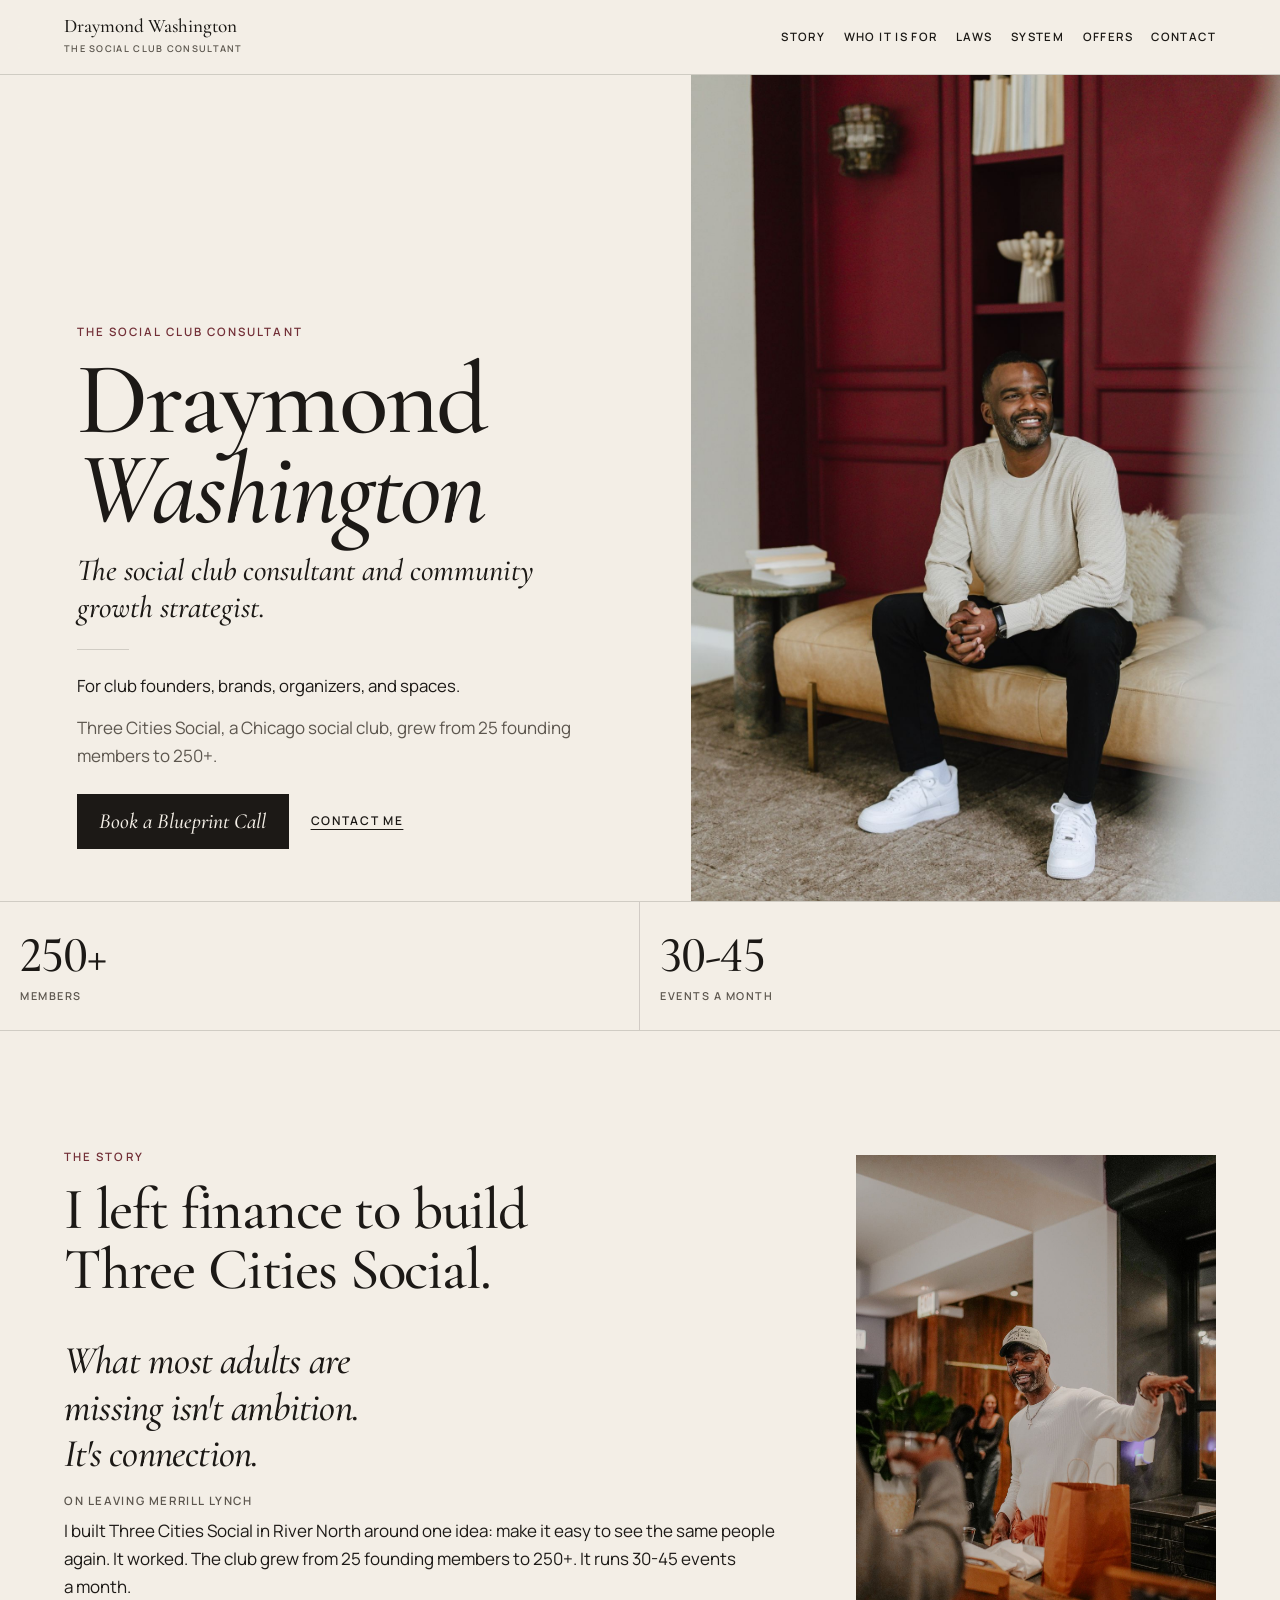
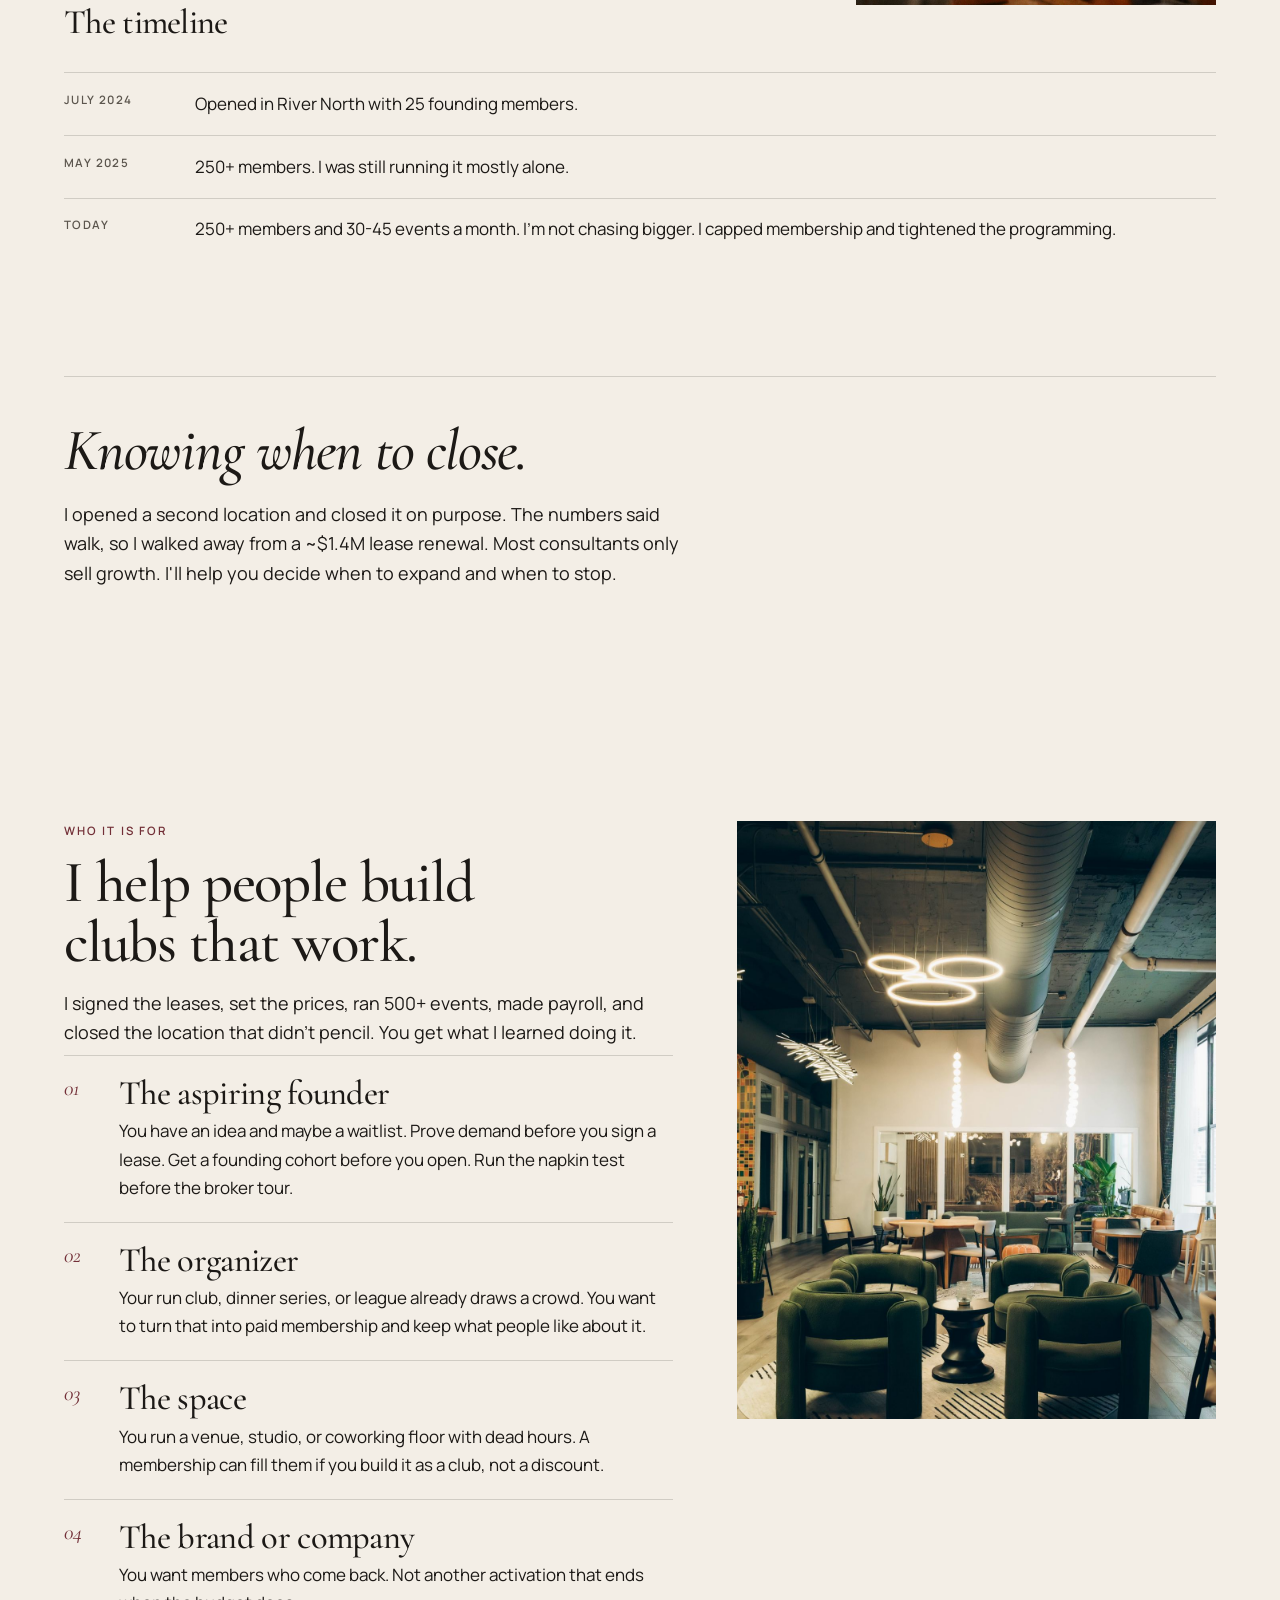
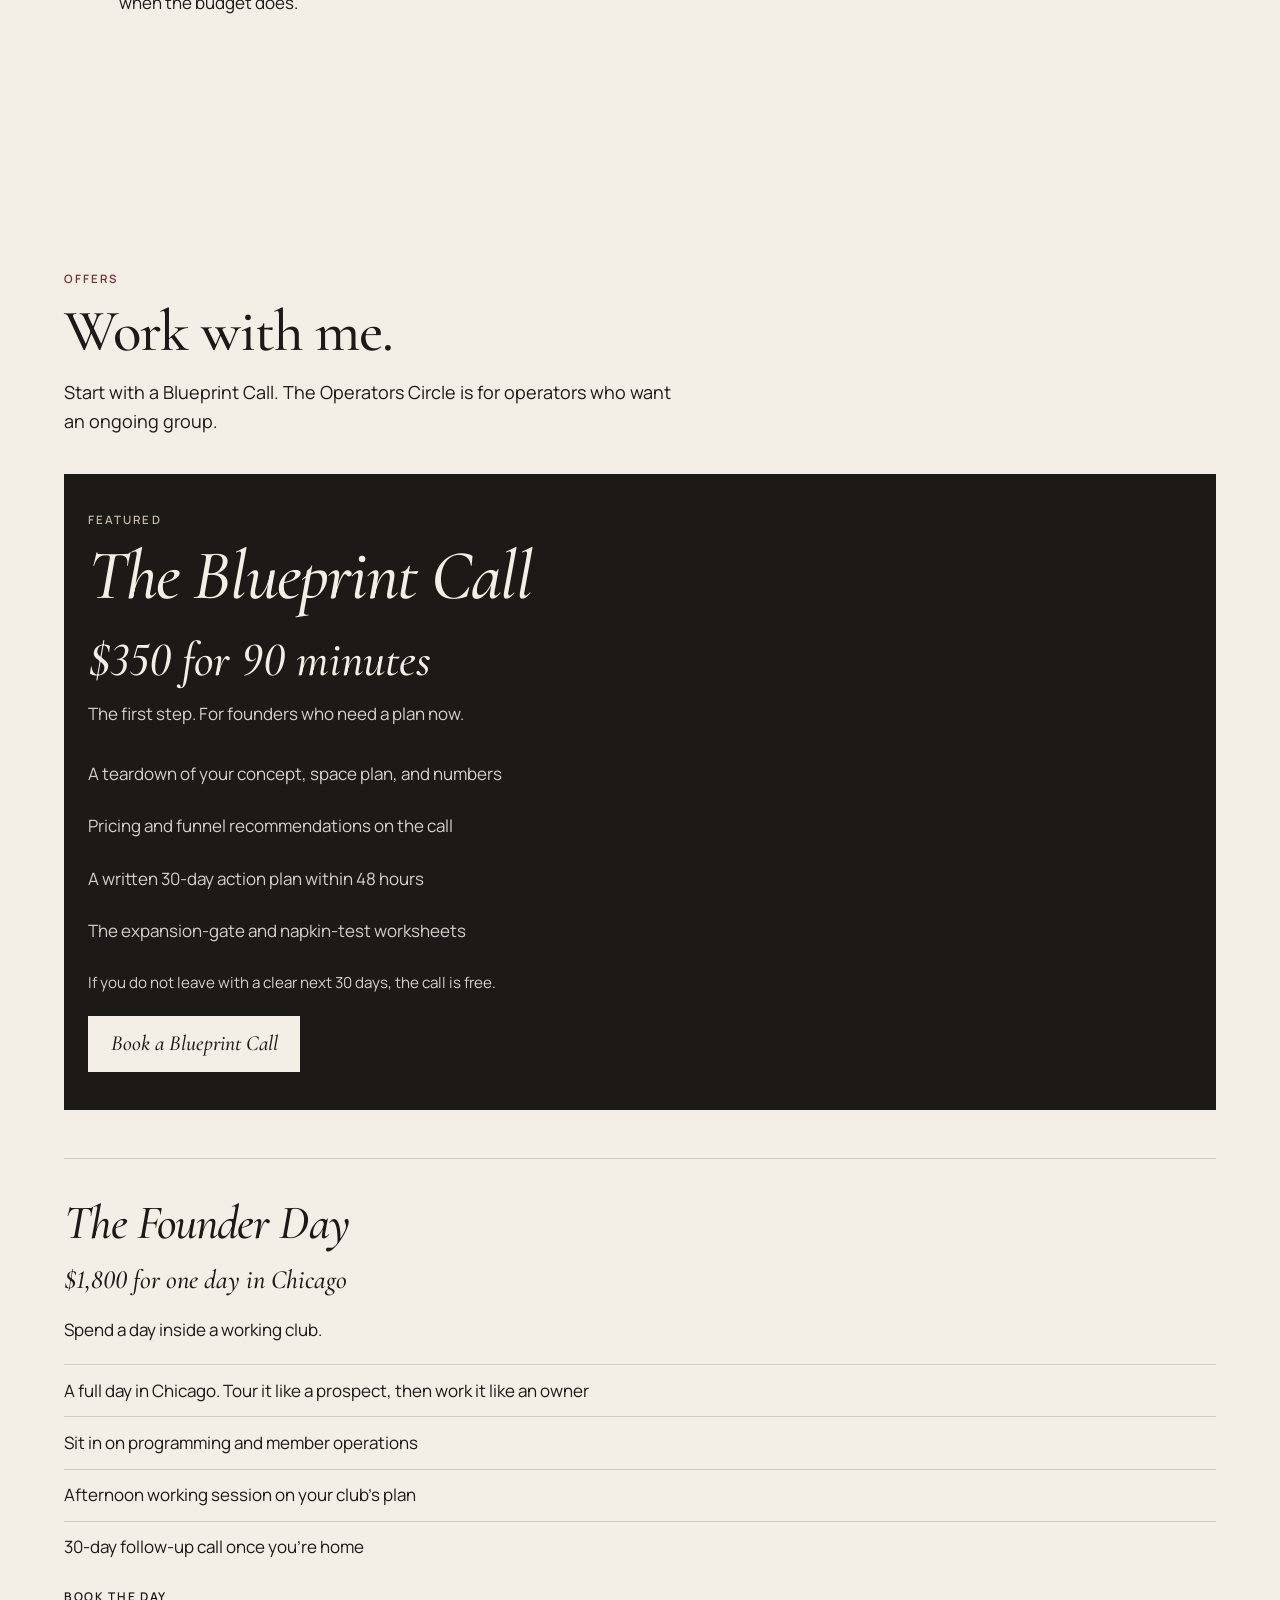
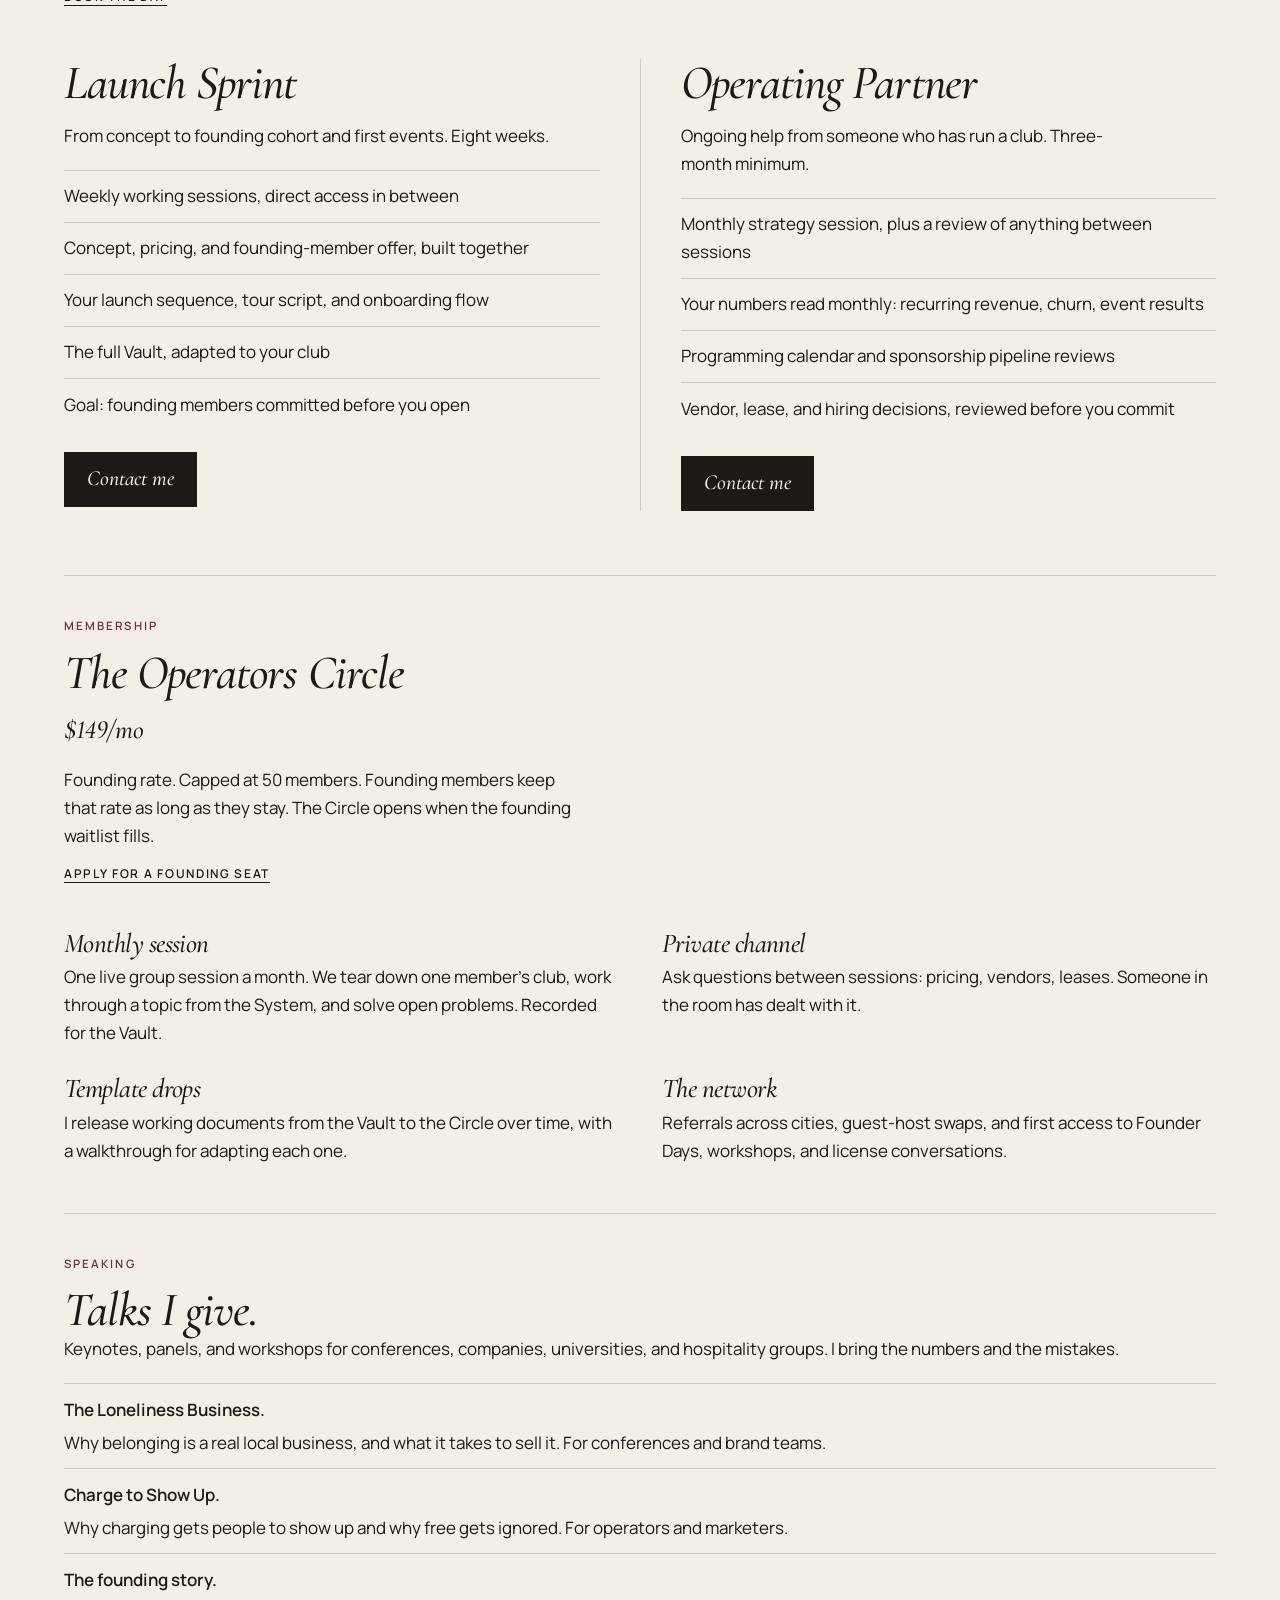
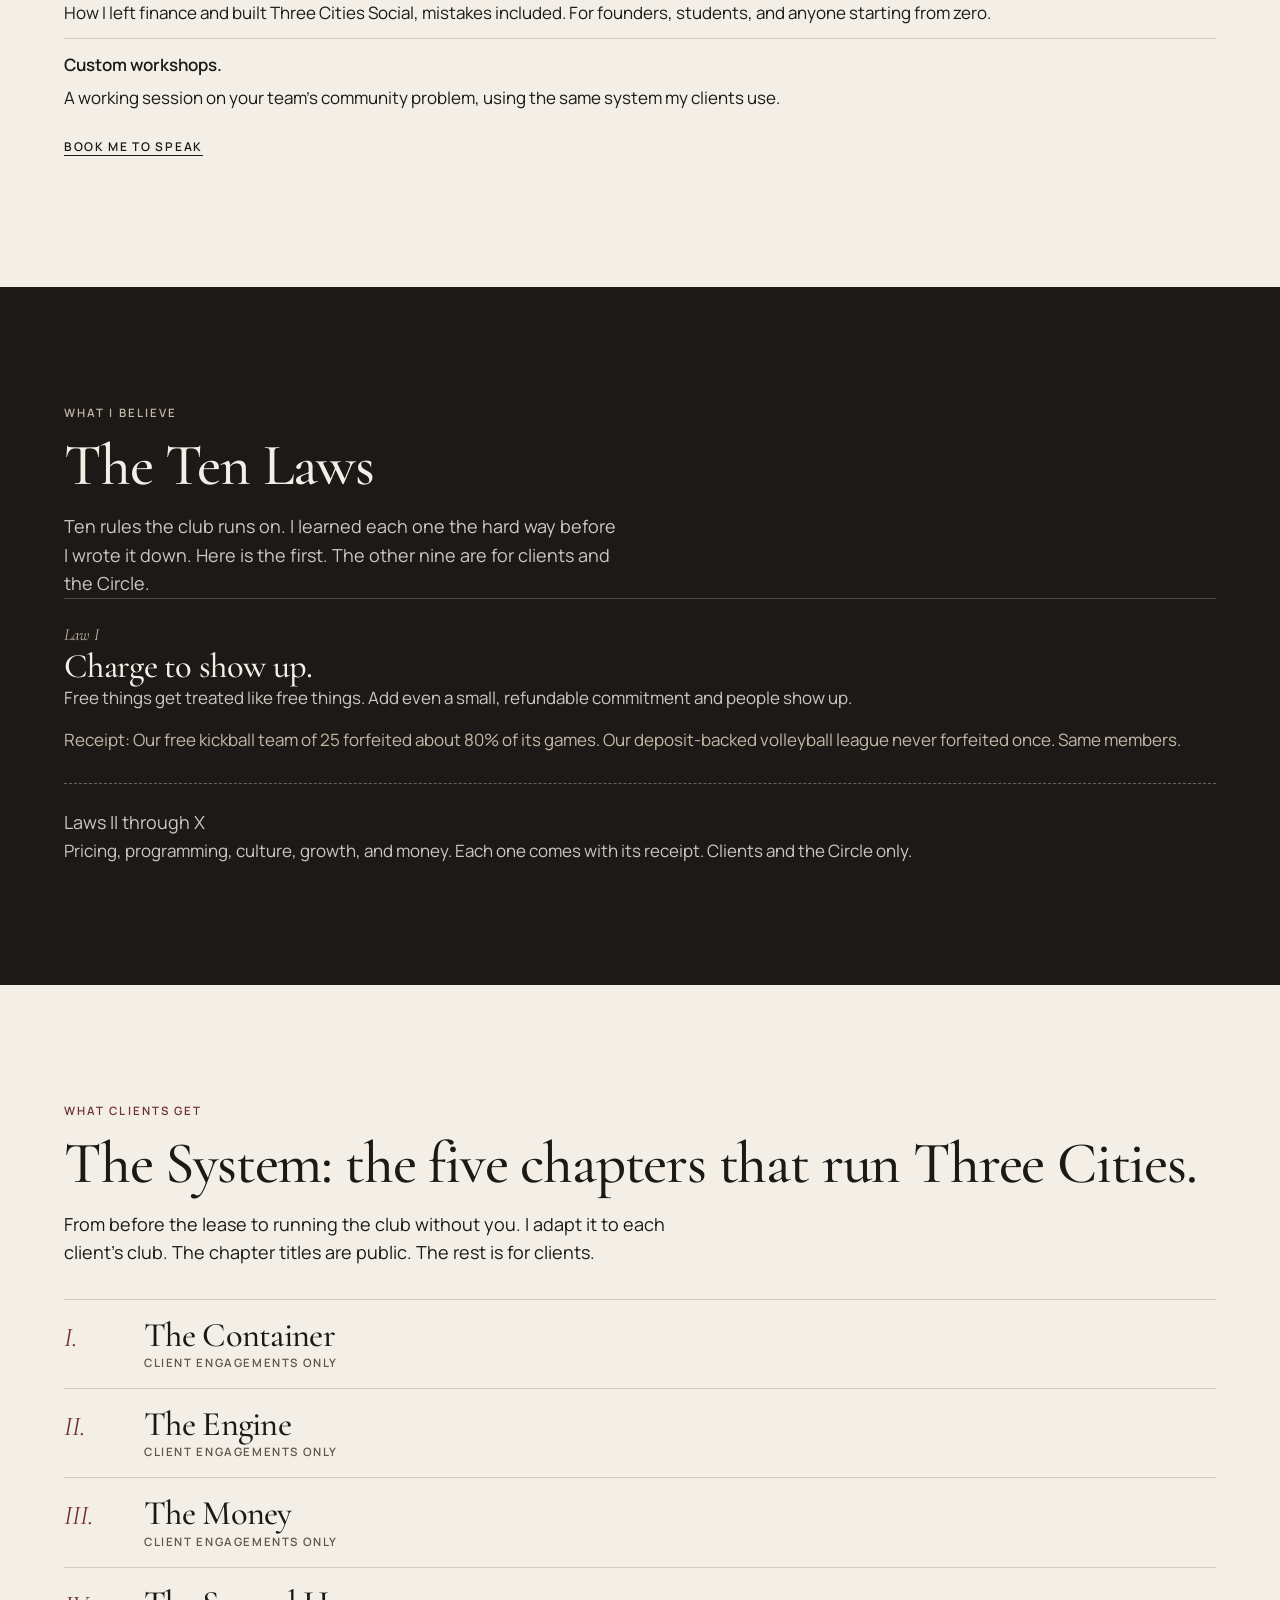
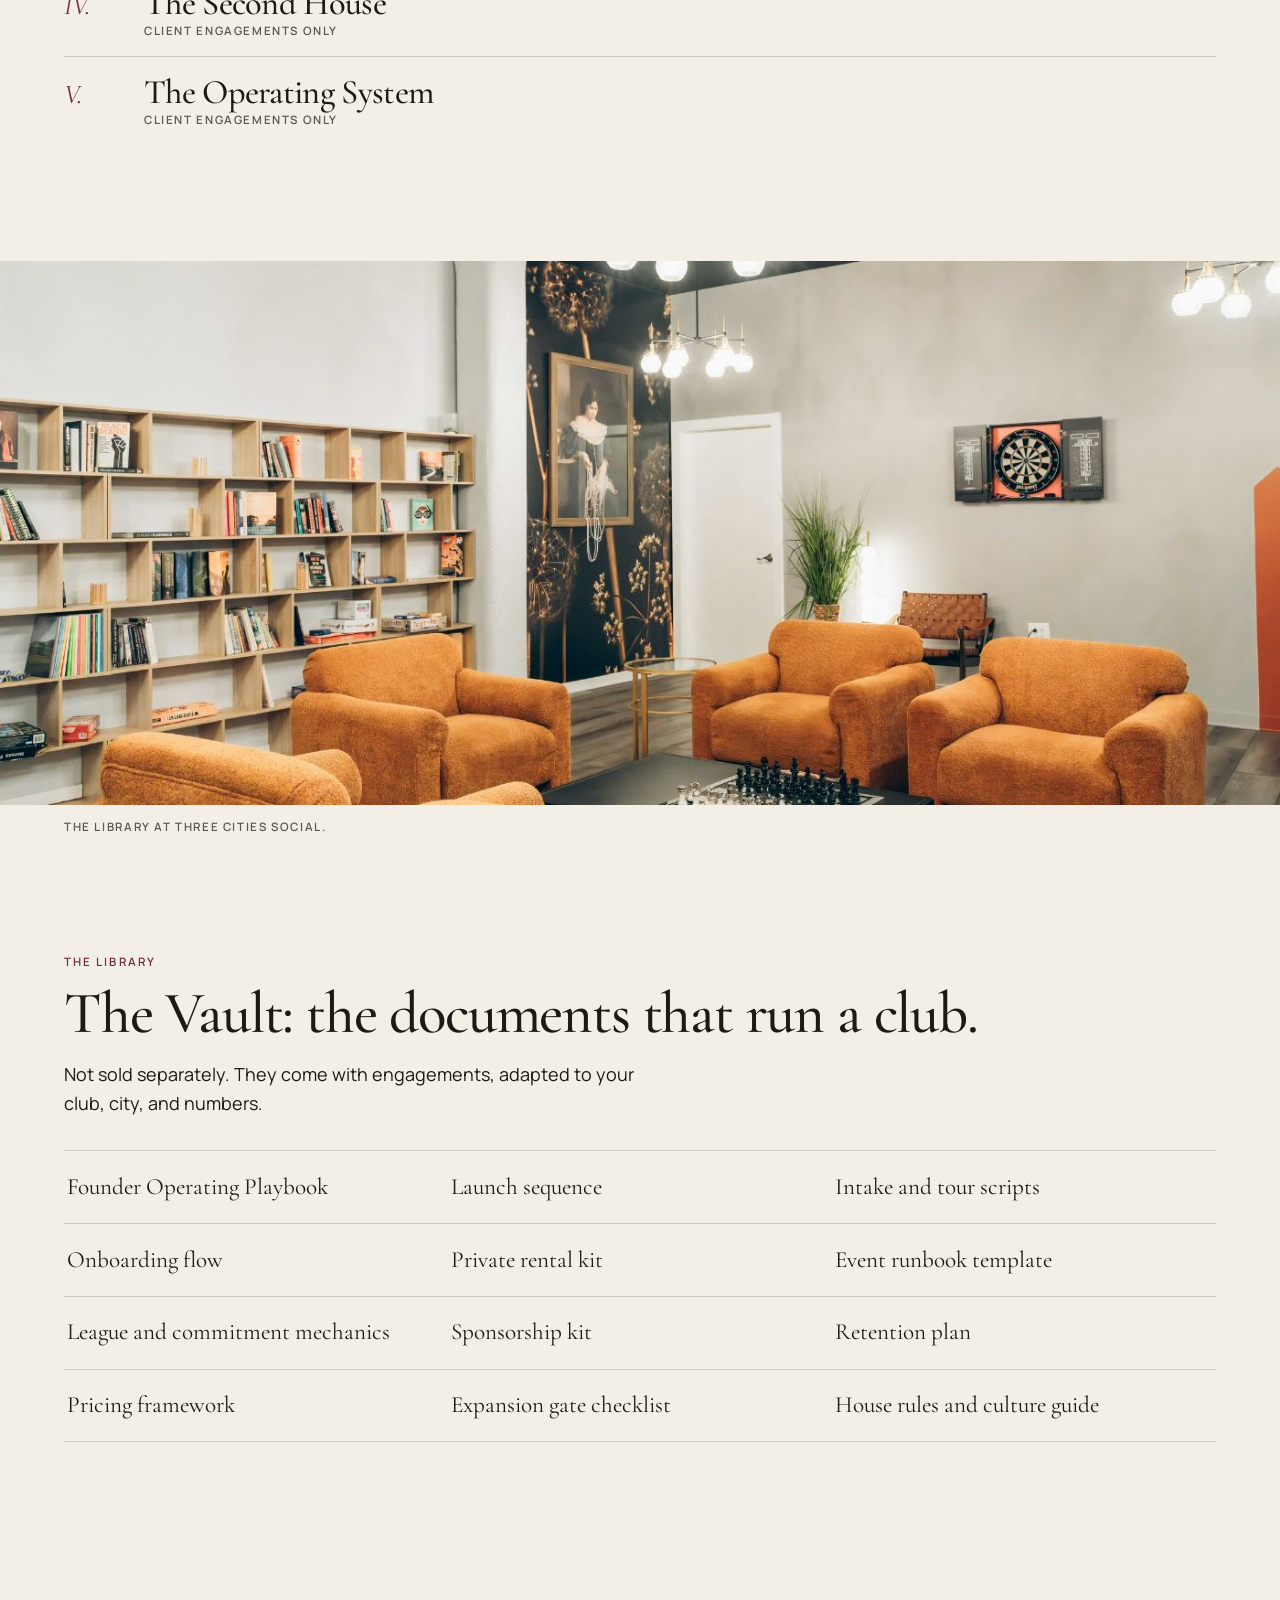
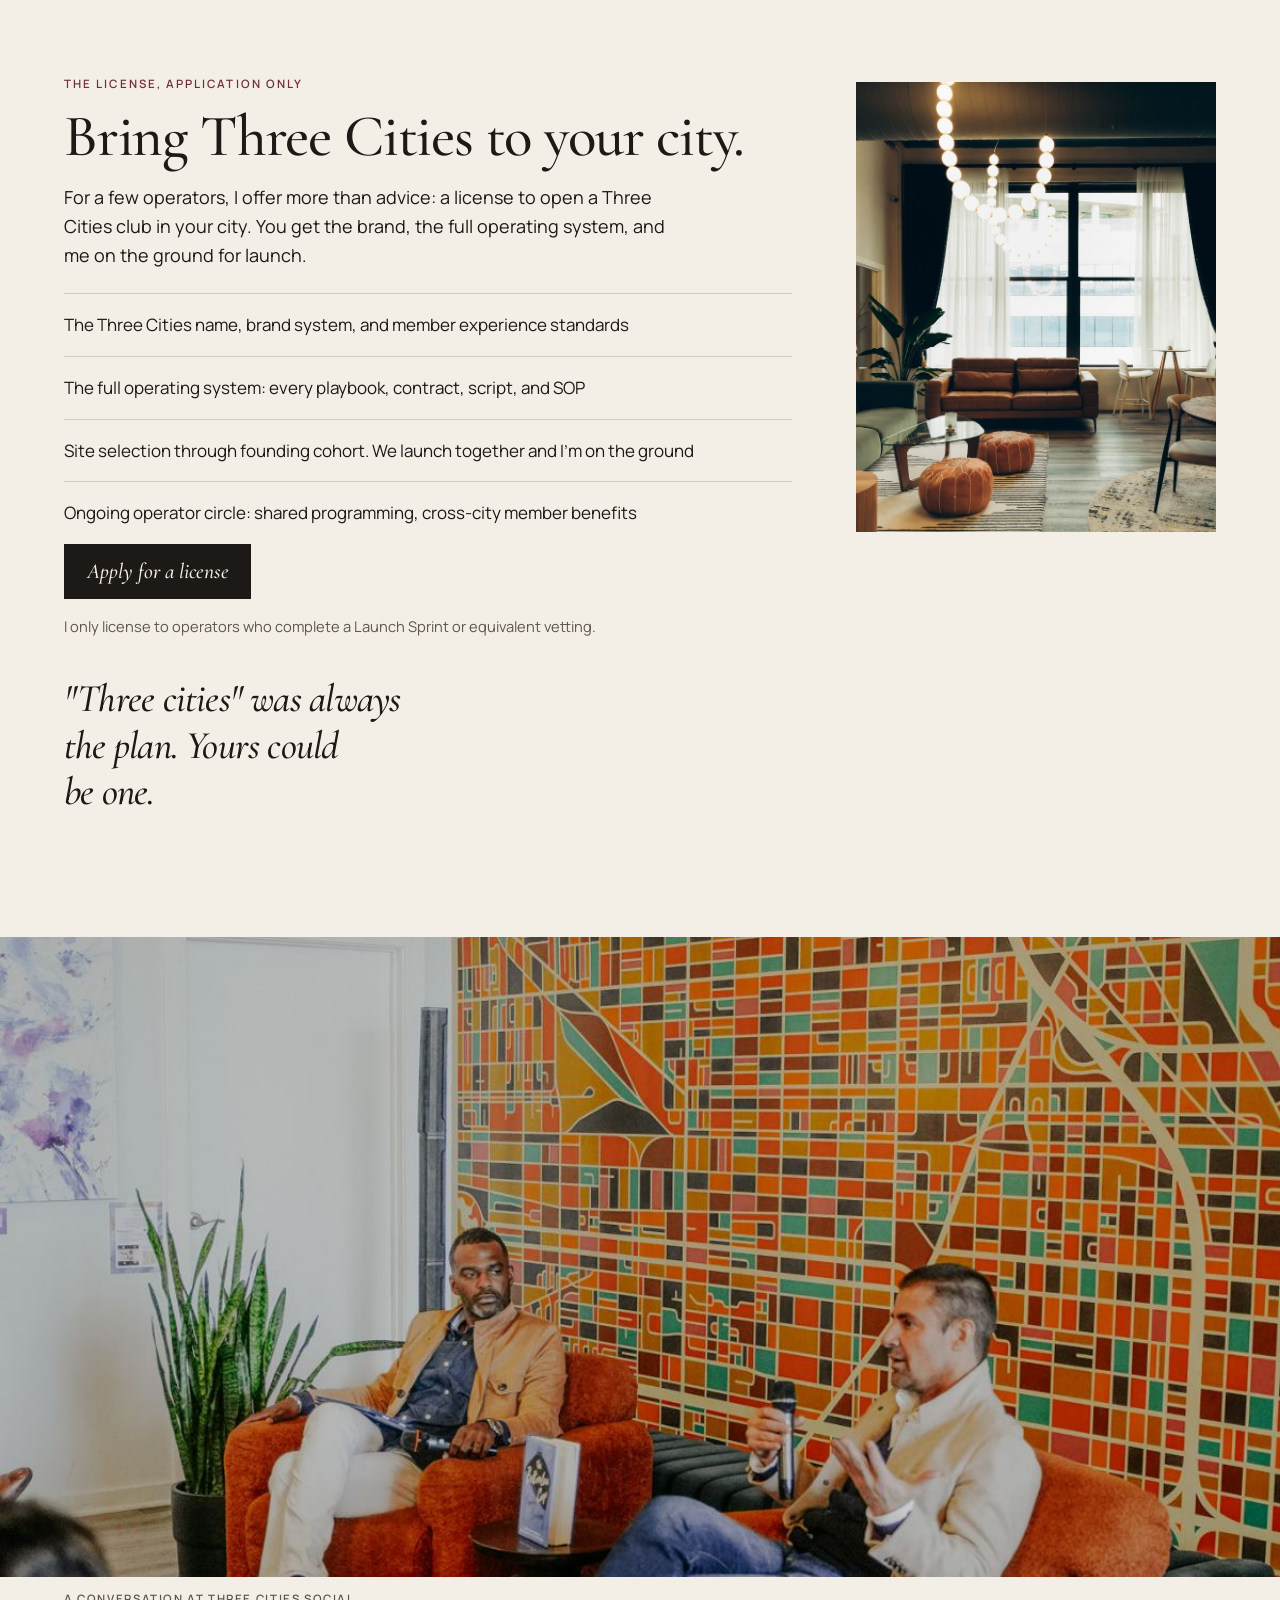
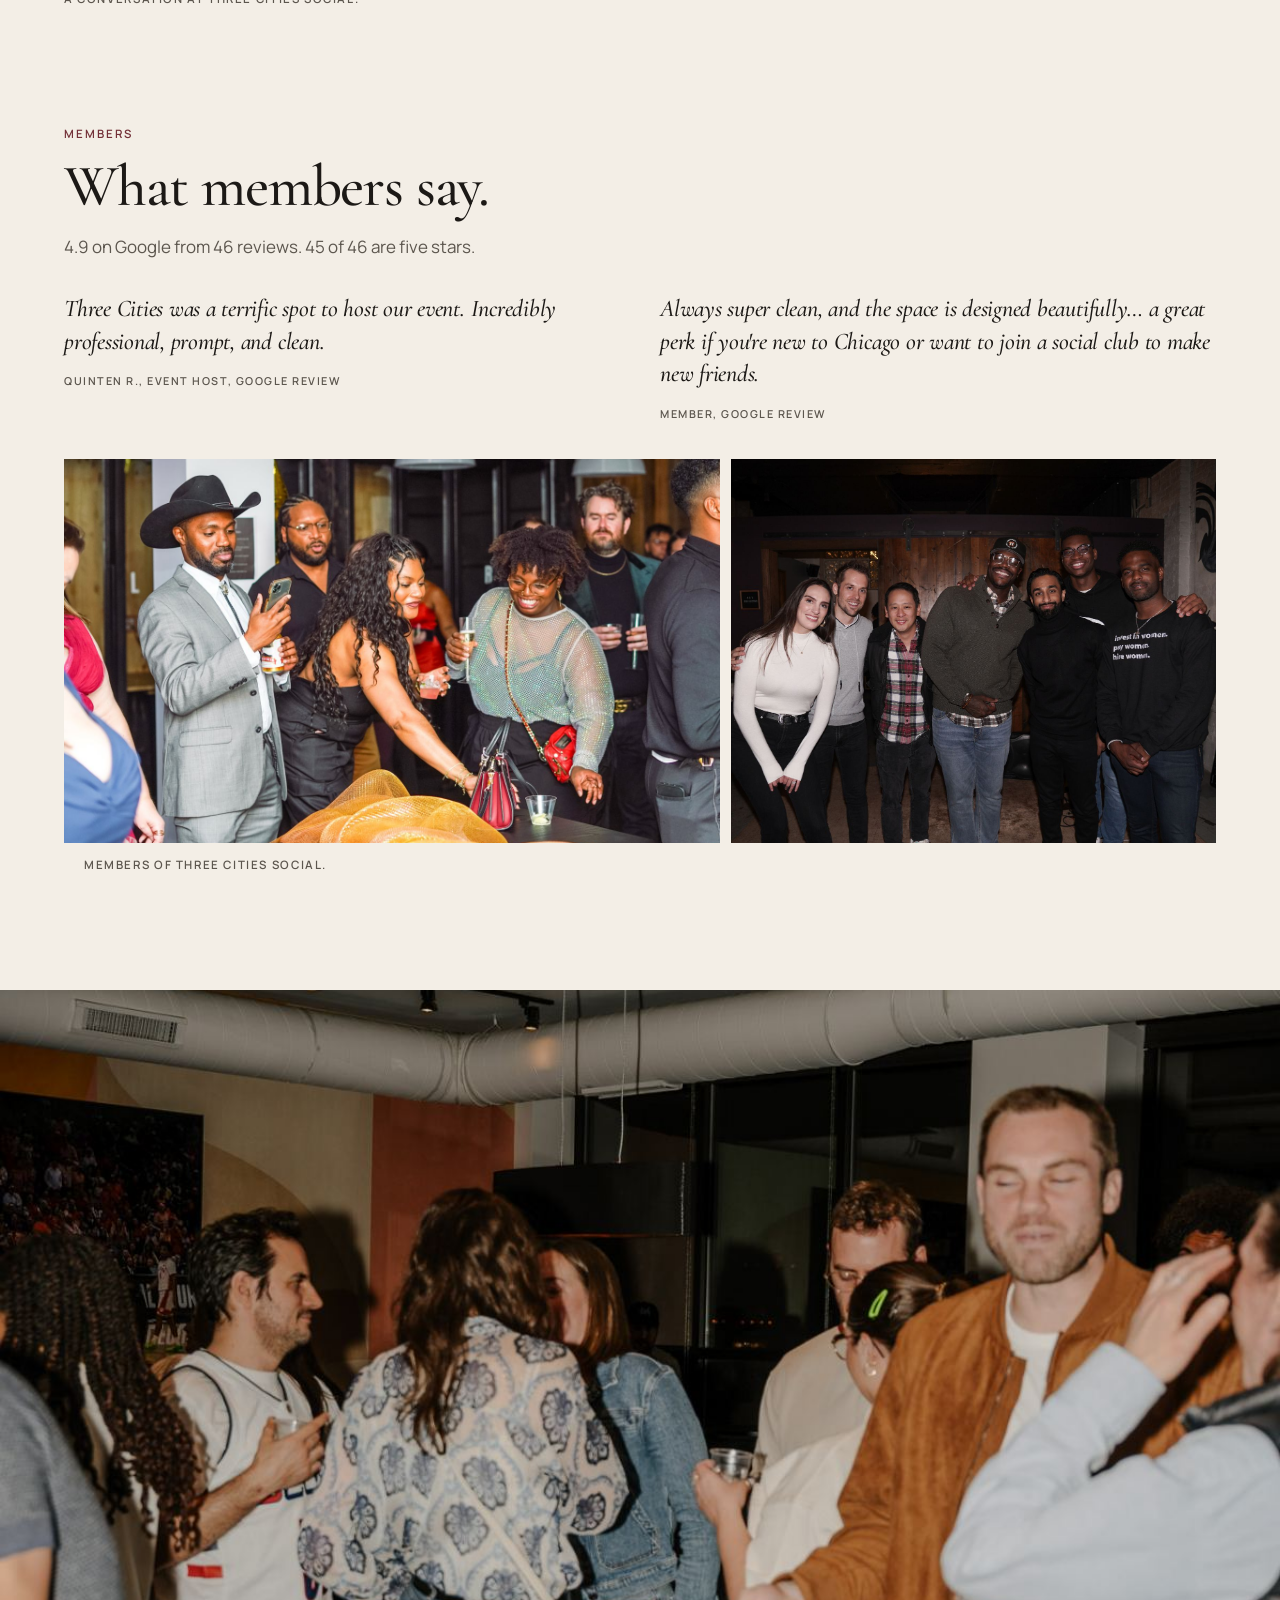
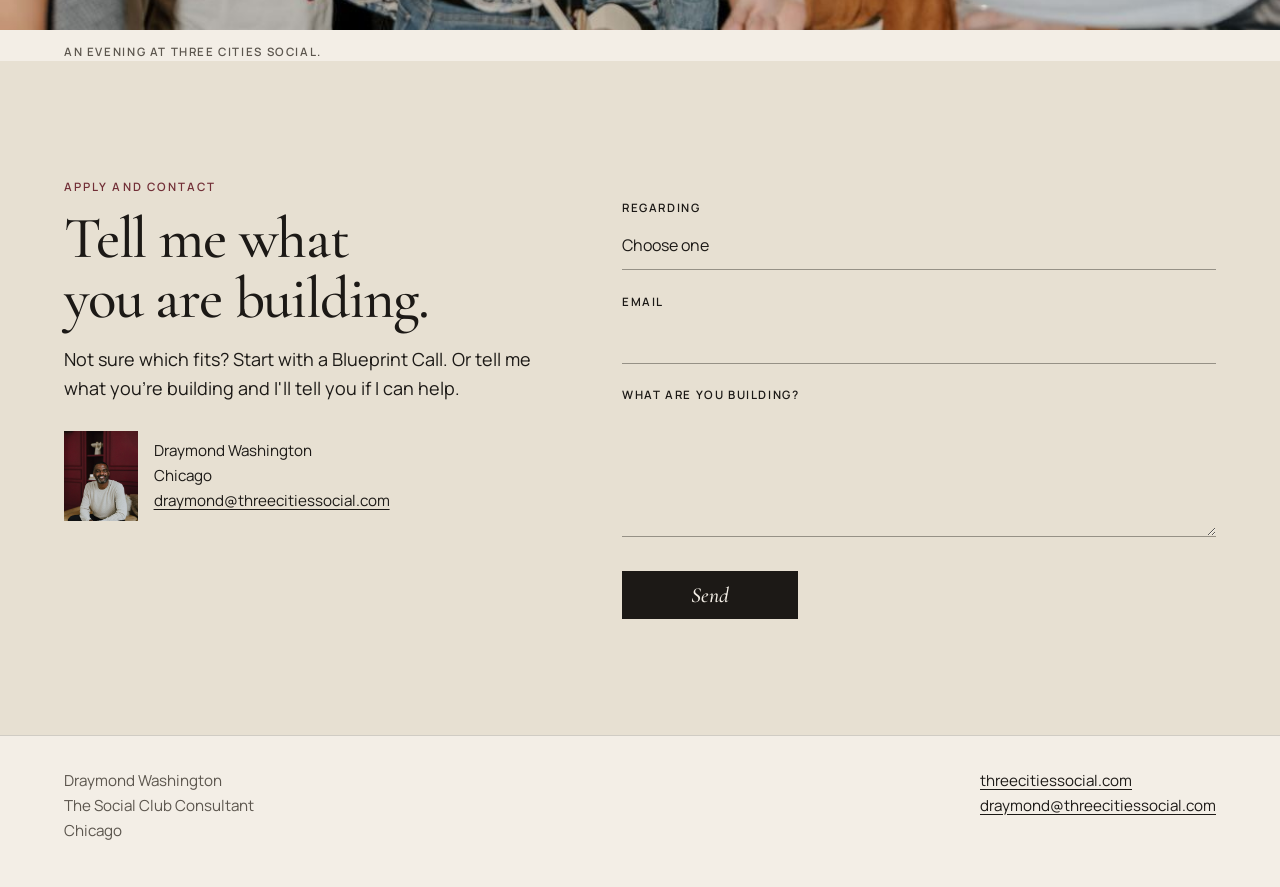
==== index.html @ aecaa77b "Make the Blueprint Call the featured offer and the hero action" ====
<!DOCTYPE html>
<html lang="en">
<head>
<meta charset="UTF-8">
<meta name="viewport" content="width=device-width, initial-scale=1.0">
<!-- PLACEHOLDER: draft v1 titles and descriptions, final copy expected about Nov 18. -->
<title>Draymond Washington, The Social Club Consultant</title>
<meta name="description" content="Draymond Washington, social club consultant and community growth strategist for founders, brands, organizers, and spaces. Three Cities Social grew from 25 to 250+.">
<meta name="author" content="Draymond Washington">
<meta name="theme-color" content="#F3EEE6">
<meta name="format-detection" content="telephone=no">
<link rel="canonical" href="https://thesocialclubconsultant.com/">
<link rel="icon" href="data:image/svg+xml,%3Csvg xmlns='http://www.w3.org/2000/svg' viewBox='0 0 64 64'%3E%3Crect width='64' height='64' fill='%231C1916'/%3E%3Ctext x='32' y='40' text-anchor='middle' font-family='Georgia,serif' font-size='22' fill='%23F3EEE6'%3EIII%3C/text%3E%3C/svg%3E">
<meta property="og:type" content="website">
<meta property="og:locale" content="en_US">
<meta property="og:url" content="https://thesocialclubconsultant.com/">
<meta property="og:site_name" content="The Social Club Consultant">
<meta property="og:title" content="Draymond Washington, The Social Club Consultant">
<meta property="og:description" content="The social club consultant and community growth strategist for founders, brands, organizers, and spaces. Three Cities Social grew from 25 founding members to 250+. 30-45 events a month.">
<meta property="og:image" content="https://thesocialclubconsultant.com/ogcard.png">
<meta property="og:image:width" content="1200">
<meta property="og:image:height" content="630">
<meta property="og:image:alt" content="Draymond Washington, The Social Club Consultant. Three Cities Social grew from 25 founding members to 250+.">
<meta name="twitter:card" content="summary_large_image">
<meta name="twitter:title" content="Draymond Washington, The Social Club Consultant">
<meta name="twitter:description" content="The social club consultant and community growth strategist for founders, brands, organizers, and spaces. Three Cities Social grew from 25 founding members to 250+. 30-45 events a month.">
<meta name="twitter:image" content="https://thesocialclubconsultant.com/ogcard.png">
<meta name="twitter:image:alt" content="Draymond Washington, The Social Club Consultant. Three Cities Social grew from 25 founding members to 250+.">
<link rel="preconnect" href="https://fonts.googleapis.com">
<link rel="preconnect" href="https://fonts.gstatic.com" crossorigin>
<link rel="preload" as="image" href="portrait.jpg" fetchpriority="high">
<link href="https://fonts.googleapis.com/css2?family=Cormorant+Garamond:ital,wght@0,500;0,600;1,500;1,600&family=Manrope:wght@400;500;600&display=swap" rel="stylesheet">
<link rel="stylesheet" href="styles.css">
<script>
if (new URLSearchParams(location.search).get("asked") === "1") {
  document.documentElement.classList.add("asked");
}
</script>
<script type="application/ld+json">
{
  "@context": "https://schema.org",
  "@graph": [
    {
      "@type": "Person",
      "@id": "https://thesocialclubconsultant.com/#draymond",
      "name": "Draymond Washington",
      "jobTitle": "Social club consultant and community growth strategist",
      "url": "https://thesocialclubconsultant.com/",
      "image": "https://thesocialclubconsultant.com/portrait.jpg",
      "email": "draymond@threecitiessocial.com",
      "address": {
        "@type": "PostalAddress",
        "addressLocality": "Chicago",
        "addressRegion": "IL",
        "addressCountry": "US"
      }
    },
    {
      "@type": "ProfessionalService",
      "@id": "https://thesocialclubconsultant.com/#practice",
      "name": "The Social Club Consultant",
      "url": "https://thesocialclubconsultant.com/",
      "image": "https://thesocialclubconsultant.com/ogcard.png",
      "description": "Draymond Washington advises club founders, brands, organizers, and spaces. Three Cities Social, a Chicago social club, grew from 25 founding members to 250+.",
      "founder": { "@id": "https://thesocialclubconsultant.com/#draymond" },
      "email": "draymond@threecitiessocial.com",
      "areaServed": "Chicago",
      "address": {
        "@type": "PostalAddress",
        "addressLocality": "Chicago",
        "addressRegion": "IL",
        "addressCountry": "US"
      }
    }
  ]
}
</script>
</head>
<body>
<a class="skip" href="#main">Skip to content</a>
<header class="site-header">
  <div class="nav-inner">
    <a class="brand" href="/">
      <span class="brand-name">Draymond Washington</span>
      <span class="brand-role">The Social Club Consultant</span>
    </a>
    <details class="nav-details">
      <summary class="nav-toggle">
        <span class="sum-closed">Menu</span>
        <span class="sum-open">Close</span>
      </summary>
      <nav class="nav-links" id="site-nav" aria-label="Primary">
        <a href="/#story">Story</a>
        <a href="/#for">Who it is for</a>
        <a href="/#laws">Laws</a>
        <a href="/#system">System</a>
        <a href="/#offers">Offers</a>
        <a href="/#contact">Contact</a>
      </nav>
    </details>
  </div>
</header>

<main id="main">
  <!-- PLACEHOLDER: draft v1, final copy expected about Nov 18. -->
  <section class="hero" aria-labelledby="hero-title">
    <div class="hero-intro">
      <p class="kicker">The Social Club Consultant</p>
      <h1 id="hero-title">Draymond <span>Washington</span></h1>
      <p class="hero-role">The social club consultant and community growth strategist.</p>
    </div>
    <figure class="hero-media">
      <img src="portrait.jpg" width="1400" height="2099" alt="Draymond Washington seated on a leather bench in front of a deep red paneled wall" fetchpriority="high" decoding="async">
    </figure>
    <div class="hero-rest">
      <hr class="rule">
      <p class="hero-for">For club founders, brands, organizers, and spaces.</p>
      <p class="hero-proof">Three Cities Social, a Chicago social club, grew from 25 founding members to 250+.</p>
      <p class="hero-actions">
        <a class="button" href="https://buy.stripe.com/8x200j6pWc1J3TffLW8Zq0M">Book a Blueprint Call<span class="sr-only">, $350 for 90 minutes</span></a>
        <a class="text-link" href="#contact">Contact me</a>
      </p>
    </div>
  </section>

  <section class="proof-section" aria-label="Results at Three Cities Social">
    <p class="sr-only">250+ members, 30-45 events a month.</p>
    <ul class="proof">
      <li><strong>250+</strong><span>Members</span></li>
      <li><strong>30-45</strong><span>Events a month</span></li>
    </ul>
  </section>

  <!-- PLACEHOLDER: draft v1, final copy expected about Nov 18. -->
  <section class="section" id="story" aria-labelledby="story-title">
    <div class="wrap split split-about">
      <div class="about-copy prose">
        <p class="kicker">The story</p>
        <h2 id="story-title">I left finance to build Three Cities Social.</h2>
        <blockquote class="pull">
          <p>What most adults are missing isn't ambition. It's connection.</p>
          <footer>On leaving Merrill Lynch</footer>
        </blockquote>
        <p>I built Three Cities Social in River North around one idea: make it easy to see the same people again. It worked. The club grew from 25 founding members to 250+. It runs 30-45 events a month.</p>
      </div>
      <figure class="about-photo">
        <img src="draymond.jpg" width="1365" height="2048" alt="Draymond Washington hosting members at Three Cities Social in Chicago" loading="lazy" decoding="async">
      </figure>
    </div>
    <div class="wrap">
      <h3>The timeline</h3>
      <ol class="timeline">
        <li>
          <time datetime="2024-07">July 2024</time>
          <p>Opened in River North with 25 founding members.</p>
        </li>
        <li>
          <time datetime="2025-05">May 2025</time>
          <p>250+ members. I was still running it mostly alone.</p>
        </li>
        <li>
          <time datetime="2026-10">Today</time>
          <p>250+ members and 30-45 events a month. I'm not chasing bigger. I capped membership and tightened the programming.</p>
        </li>
      </ol>
    </div>
  </section>

  <!-- PLACEHOLDER -->
  <section class="section close-note" aria-labelledby="close-title">
    <div class="wrap">
      <div class="close-note-inner">
        <h2 id="close-title">Knowing when to close.</h2>
        <p>I opened a second location and closed it on purpose. The numbers said walk, so I walked away from a ~$1.4M lease renewal. Most consultants only sell growth. I'll help you decide when to expand and when to stop.</p>
      </div>
    </div>
  </section>

  <!-- PLACEHOLDER: draft v1, final copy expected about Nov 18. -->
  <section class="section" id="for" aria-labelledby="for-title">
    <div class="wrap split split-who">
      <div class="split-intro">
        <p class="kicker">Who it is for</p>
        <h2 id="for-title">I help people build clubs that work.</h2>
        <p class="lede">I signed the leases, set the prices, ran 500+ events, made payroll, and closed the location that didn't pencil. You get what I learned doing it.</p>
      </div>
      <figure class="sticky-photo">
        <img src="clubroom.jpg" width="1200" height="1800" alt="Green armchairs arranged in a circle under ring lights at Three Cities Social" loading="lazy" decoding="async">
      </figure>
      <ol class="audiences">
        <li>
          <span class="idx" aria-hidden="true">01</span>
          <div>
            <h3>The aspiring founder</h3>
            <p>You have an idea and maybe a waitlist. Prove demand before you sign a lease. Get a founding cohort before you open. Run the napkin test before the broker tour.</p>
          </div>
        </li>
        <li>
          <span class="idx" aria-hidden="true">02</span>
          <div>
            <h3>The organizer</h3>
            <p>Your run club, dinner series, or league already draws a crowd. You want to turn that into paid membership and keep what people like about it.</p>
          </div>
        </li>
        <li>
          <span class="idx" aria-hidden="true">03</span>
          <div>
            <h3>The space</h3>
            <p>You run a venue, studio, or coworking floor with dead hours. A membership can fill them if you build it as a club, not a discount.</p>
          </div>
        </li>
        <li>
          <span class="idx" aria-hidden="true">04</span>
          <div>
            <h3>The brand or company</h3>
            <p>You want members who come back. Not another activation that ends when the budget does.</p>
          </div>
        </li>
      </ol>
    </div>
  </section>

  <!-- PLACEHOLDER: draft v1, final copy expected about Nov 18. -->
  <section class="section" id="offers" aria-labelledby="offers-title">
    <div class="wrap">
      <p class="kicker">Offers</p>
      <h2 id="offers-title">Work with me.</h2>
      <p class="lede">Start with a Blueprint Call. The Operators Circle is for operators who want an ongoing group.</p>

      <article class="offer-featured" id="blueprint">
        <p class="kicker">Featured</p>
        <h3>The Blueprint Call</h3>
        <p class="price">$350 for 90 minutes</p>
        <p class="offer-lead">The first step. For founders who need a plan now.</p>
        <ul>
          <li>A teardown of your concept, space plan, and numbers</li>
          <li>Pricing and funnel recommendations on the call</li>
          <li>A written 30-day action plan within 48 hours</li>
          <li>The expansion-gate and napkin-test worksheets</li>
        </ul>
        <p class="guarantee">If you do not leave with a clear next 30 days, the call is free.</p>
        <p><a class="button" href="https://buy.stripe.com/8x200j6pWc1J3TffLW8Zq0M">Book a Blueprint Call<span class="sr-only">, $350</span></a></p>
      </article>

      <article class="offer offer-solo">
        <h3>The Founder Day</h3>
        <p class="price">$1,800 for one day in Chicago</p>
        <p class="offer-lead">Spend a day inside a working club.</p>
        <ul>
          <li>A full day in Chicago. Tour it like a prospect, then work it like an owner</li>
          <li>Sit in on programming and member operations</li>
          <li>Afternoon working session on your club's plan</li>
          <li>30-day follow-up call once you're home</li>
        </ul>
        <p><a class="text-link" href="https://buy.stripe.com/00wbJ13dK0j1ahDarC8Zq0N">Book the day<span class="sr-only">, Founder Day, $1,800</span></a></p>
      </article>

      <div class="offer-grid">
        <article class="offer">
          <h3>Launch Sprint</h3>
          <p class="offer-lead">From concept to founding cohort and first events. Eight weeks.</p>
          <ul>
            <li>Weekly working sessions, direct access in between</li>
            <li>Concept, pricing, and founding-member offer, built together</li>
            <li>Your launch sequence, tour script, and onboarding flow</li>
            <li>The full Vault, adapted to your club</li>
            <li>Goal: founding members committed before you open</li>
          </ul>
          <p><a class="button" href="#contact" data-regarding="Launch Sprint">Contact me<span class="sr-only"> about Launch Sprint</span></a></p>
        </article>
        <article class="offer">
          <h3>Operating Partner</h3>
          <p class="offer-lead">Ongoing help from someone who has run a club. Three-month minimum.</p>
          <ul>
            <li>Monthly strategy session, plus a review of anything between sessions</li>
            <li>Your numbers read monthly: recurring revenue, churn, event results</li>
            <li>Programming calendar and sponsorship pipeline reviews</li>
            <li>Vendor, lease, and hiring decisions, reviewed before you commit</li>
          </ul>
          <p><a class="button" href="#contact" data-regarding="Operating Partner">Contact me<span class="sr-only"> about Operating Partner</span></a></p>
        </article>
      </div>

      <article class="also" id="circle">
        <p class="kicker">Membership</p>
        <h3>The Operators Circle</h3>
        <p class="price">$149/mo</p>
        <p class="offer-lead">Founding rate. Capped at 50 members. Founding members keep that rate as long as they stay. The Circle opens when the founding waitlist fills.</p>
        <p><a class="text-link" href="apply.html">Apply for a founding seat<span class="sr-only"> in the Operators Circle</span></a></p>
        <div class="detail-grid">
          <div>
            <h3>Monthly session</h3>
            <p>One live group session a month. We tear down one member's club, work through a topic from the System, and solve open problems. Recorded for the Vault.</p>
          </div>
          <div>
            <h3>Private channel</h3>
            <p>Ask questions between sessions: pricing, vendors, leases. Someone in the room has dealt with it.</p>
          </div>
          <div>
            <h3>Template drops</h3>
            <p>I release working documents from the Vault to the Circle over time, with a walkthrough for adapting each one.</p>
          </div>
          <div>
            <h3>The network</h3>
            <p>Referrals across cities, guest-host swaps, and first access to Founder Days, workshops, and license conversations.</p>
          </div>
        </div>
      </article>

      <article class="offer-speaking">
        <p class="kicker">Speaking</p>
        <h3>Talks I give.</h3>
        <p class="offer-lead">Keynotes, panels, and workshops for conferences, companies, universities, and hospitality groups. I bring the numbers and the mistakes.</p>
        <ul class="talks">
          <li>
            <strong>The Loneliness Business.</strong>
            <span>Why belonging is a real local business, and what it takes to sell it. For conferences and brand teams.</span>
          </li>
          <li>
            <strong>Charge to Show Up.</strong>
            <span>Why charging gets people to show up and why free gets ignored. For operators and marketers.</span>
          </li>
          <li>
            <strong>The founding story.</strong>
            <span>How I left finance and built Three Cities Social, mistakes included. For founders, students, and anyone starting from zero.</span>
          </li>
          <li>
            <strong>Custom workshops.</strong>
            <span>A working session on your team's community problem, using the same system my clients use.</span>
          </li>
        </ul>
        <p><a class="text-link" href="mailto:draymond@threecitiessocial.com?subject=Speaking%20Inquiry">Book me to speak</a></p>
      </article>
    </div>
  </section>

  <section class="section section-ink" id="laws" aria-labelledby="laws-title">
    <div class="wrap">
      <p class="kicker">What I believe</p>
      <h2 id="laws-title">The Ten Laws</h2>
      <p class="lede">Ten rules the club runs on. I learned each one the hard way before I wrote it down. Here is the first. The other nine are for clients and the Circle.</p>
      <div class="law">
        <div class="num">Law I</div>
        <h3>Charge to show up.</h3>
        <p>Free things get treated like free things. Add even a small, refundable commitment and people show up.</p>
        <p class="receipt">Receipt: Our free kickball team of 25 forfeited about 80% of its games. Our deposit-backed volleyball league never forfeited once. Same members.</p>
      </div>
      <div class="locked">
        <p class="lede">Laws II through X</p>
        <p>Pricing, programming, culture, growth, and money. Each one comes with its receipt. Clients and the Circle only.</p>
      </div>
    </div>
  </section>

  <section class="section" id="system" aria-labelledby="system-title">
    <div class="wrap">
      <p class="kicker">What clients get</p>
      <h2 id="system-title">The System: the five chapters that run Three Cities.</h2>
      <p class="lede">From before the lease to running the club without you. I adapt it to each client's club. The chapter titles are public. The rest is for clients.</p>
      <ol class="sys-list">
        <li><span class="num">I.</span><div><h3>The Container</h3><span class="chip-note">Client engagements only</span></div></li>
        <li><span class="num">II.</span><div><h3>The Engine</h3><span class="chip-note">Client engagements only</span></div></li>
        <li><span class="num">III.</span><div><h3>The Money</h3><span class="chip-note">Client engagements only</span></div></li>
        <li><span class="num">IV.</span><div><h3>The Second House</h3><span class="chip-note">Client engagements only</span></div></li>
        <li><span class="num">V.</span><div><h3>The Operating System</h3><span class="chip-note">Client engagements only</span></div></li>
      </ol>
    </div>
  </section>

  <figure class="band band-room">
    <img src="library.jpg" width="1400" height="933" alt="Bookshelves, orange armchairs, and a chessboard in the library at Three Cities Social" loading="lazy" decoding="async">
    <figcaption>The library at Three Cities Social.</figcaption>
  </figure>

  <section class="section" id="vault" aria-labelledby="vault-title">
    <div class="wrap">
      <p class="kicker">The library</p>
      <h2 id="vault-title">The Vault: the documents that run a club.</h2>
      <p class="lede">Not sold separately. They come with engagements, adapted to your club, city, and numbers.</p>
      <ul class="vault-grid">
        <li>Founder Operating Playbook</li>
        <li>Launch sequence</li>
        <li>Intake and tour scripts</li>
        <li>Onboarding flow</li>
        <li>Private rental kit</li>
        <li>Event runbook template</li>
        <li>League and commitment mechanics</li>
        <li>Sponsorship kit</li>
        <li>Retention plan</li>
        <li>Pricing framework</li>
        <li>Expansion gate checklist</li>
        <li>House rules and culture guide</li>
      </ul>
    </div>
  </section>

  <section class="section" id="franchise" aria-labelledby="franchise-title">
    <div class="wrap split split-about">
      <div>
        <p class="kicker">The license, application only</p>
        <h2 id="franchise-title">Bring Three Cities to your city.</h2>
        <p class="lede">For a few operators, I offer more than advice: a license to open a Three Cities club in your city. You get the brand, the full operating system, and me on the ground for launch.</p>
        <ul class="talks">
          <li><span>The Three Cities name, brand system, and member experience standards</span></li>
          <li><span>The full operating system: every playbook, contract, script, and SOP</span></li>
          <li><span>Site selection through founding cohort. We launch together and I'm on the ground</span></li>
          <li><span>Ongoing operator circle: shared programming, cross-city member benefits</span></li>
        </ul>
        <p><a class="button" href="mailto:draymond@threecitiessocial.com?subject=Three%20Cities%20License%20Application">Apply for a license</a></p>
        <p class="fine">I only license to operators who complete a Launch Sprint or equivalent vetting.</p>
      </div>
      <figure class="about-photo photo-room">
        <img src="lounge.jpg" width="1400" height="933" alt="Daylit lounge at Three Cities Social, with a leather sofa, sheer curtains, and a globe light" loading="lazy" decoding="async">
      </figure>
    </div>
    <div class="wrap">
      <blockquote class="pull">
        <p>"Three cities" was always the plan. Yours could be one.</p>
      </blockquote>
    </div>
  </section>

  <figure class="band band-talk">
    <img src="fireside.jpg" width="1200" height="1800" alt="A conversation in front of the Chicago map mural at Three Cities Social" loading="lazy" decoding="async">
    <figcaption>A conversation at Three Cities Social.</figcaption>
  </figure>

  <section class="section" aria-labelledby="reviews-title">
    <div class="wrap">
      <p class="kicker">Members</p>
      <h2 id="reviews-title">What members say.</h2>
      <p class="rating">4.9 on Google from 46 reviews. 45 of 46 are five stars.</p>
      <div class="quotes">
        <figure class="quote">
          <blockquote>
            <p>Three Cities was a terrific spot to host our event. Incredibly professional, prompt, and clean.</p>
          </blockquote>
          <figcaption>Quinten R., event host, Google review</figcaption>
        </figure>
        <figure class="quote">
          <blockquote>
            <p>Always super clean, and the space is designed beautifully… a great perk if you're new to Chicago or want to join a social club to make new friends.</p>
          </blockquote>
          <figcaption>Member, Google review</figcaption>
        </figure>
      </div>
      <div class="diptych">
        <figure>
          <img class="crop-party" src="party.jpg" width="1400" height="933" alt="Members dressed for a party and gathered around a table at Three Cities Social" loading="lazy" decoding="async">
        </figure>
        <figure>
          <img class="crop-members" src="members.jpg" width="1400" height="1120" alt="Members of Three Cities Social standing together" loading="lazy" decoding="async">
        </figure>
      </div>
      <p class="caption">Members of Three Cities Social.</p>
    </div>
  </section>

  <figure class="band band-evening">
    <img src="happyhour.jpg" width="1200" height="1800" alt="Members talking together during an evening gathering at Three Cities Social" loading="lazy" decoding="async">
    <figcaption>An evening at Three Cities Social.</figcaption>
  </figure>

  <!-- PLACEHOLDER: draft v1, final copy expected about Nov 18. -->
  <section class="section contact" id="contact" aria-labelledby="contact-title">
    <div class="wrap contact-grid">
      <div class="prose">
        <p class="kicker">Apply and contact</p>
        <h2 id="contact-title">Tell me what you are building.</h2>
        <p class="lede">Not sure which fits? Start with a Blueprint Call. Or tell me what you're building and I'll tell you if I can help.</p>
        <div class="sig">
          <img src="headshot.jpg" width="1000" height="1499" alt="Portrait of Draymond Washington" loading="lazy" decoding="async">
          <p>Draymond Washington<br>Chicago<br><a href="mailto:draymond@threecitiessocial.com">draymond@threecitiessocial.com</a></p>
        </div>
      </div>
      <div>
        <form id="contact-form" class="contact-form" action="https://formsubmit.co/draymond@threecitiessocial.com" method="POST">
          <input type="hidden" name="_subject" value="Site inquiry, thesocialclubconsultant.com">
          <input type="hidden" name="_template" value="table">
          <input type="hidden" name="_captcha" value="false">
          <input type="hidden" name="_next" value="https://thesocialclubconsultant.com/?asked=1#contact">
          <input class="hp" type="text" name="_honey" tabindex="-1" autocomplete="off" aria-hidden="true">

          <label for="regarding">Regarding</label>
          <select id="regarding" name="Regarding">
            <option value="">Choose one</option>
            <option>Blueprint Call</option>
            <option>Operators Circle</option>
            <option>Founder Day</option>
            <option>Launch Sprint</option>
            <option>Operating Partner</option>
            <option>Speaking</option>
            <option>Something else</option>
          </select>

          <label for="email">Email</label>
          <input id="email" type="email" name="Email" autocomplete="email" required>

          <label for="building">What are you building?</label>
          <textarea id="building" name="What they're building" required></textarea>

          <button class="button" type="submit">Send</button>
        </form>
        <div id="contact-thanks" role="status">
          <h3 tabindex="-1">Got it.</h3>
          <p>It is in my inbox. I read and answer every one.</p>
        </div>
      </div>
    </div>
  </section>
</main>

<footer class="site-footer">
  <div class="wrap foot">
    <p>Draymond Washington<br>The Social Club Consultant<br>Chicago</p>
    <p><a href="https://threecitiessocial.com">threecitiessocial.com</a><br><a href="mailto:draymond@threecitiessocial.com">draymond@threecitiessocial.com</a></p>
  </div>
</footer>
<script src="main.js" defer></script>
<script data-goatcounter="https://thesocialclubconsultant.goatcounter.com/count" async src="https://gc.zgo.at/count.js"></script>
</body>
</html>
---- styles.css ----
/* The Social Club Consultant
   Mobile-first layout. Draft visual system, October 2026. */

:root {
  --paper: #F3EEE6;
  --paper-2: #E7E0D2;
  --ink: #1C1916;
  --muted: #5C564E;
  --line: rgba(28, 25, 22, 0.16);
  --burgundy: #722F37;
  --serif: "Cormorant Garamond", Palatino, "Palatino Linotype", Georgia, serif;
  --sans: Manrope, "Avenir Next", "Segoe UI", sans-serif;
  --header: 4.6rem;
  --measure: 38rem;
  color-scheme: light;
}

*,
*::before,
*::after { box-sizing: border-box; }

html { scroll-behavior: smooth; }

@media (prefers-reduced-motion: reduce) {
  html { scroll-behavior: auto; }
}

body {
  margin: 0;
  background: var(--paper);
  color: var(--ink);
  font-family: var(--sans);
  font-size: 1.0625rem;
  font-weight: 400;
  line-height: 1.65;
  text-rendering: optimizeLegibility;
}

img { max-width: 100%; display: block; background: var(--paper-2); }

h1, h2, h3, p, ul, ol, figure, blockquote { margin: 0; }

h1, h2, h3 {
  font-family: var(--serif);
  font-weight: 500;
  line-height: 1.02;
  letter-spacing: -0.02em;
  text-wrap: balance;
}

h2 {
  font-size: clamp(2.35rem, 4.6vw, 3.7rem);
  margin-bottom: 1rem;
}

h3 { font-size: clamp(1.7rem, 3vw, 2.15rem); }

p { text-wrap: pretty; }

a { color: inherit; }

a:focus-visible,
button:focus-visible,
summary:focus-visible,
input:focus-visible,
select:focus-visible,
textarea:focus-visible {
  outline: 2px solid var(--ink);
  outline-offset: 3px;
}

::selection { background: var(--ink); color: var(--paper); }

.sr-only {
  position: absolute;
  width: 1px;
  height: 1px;
  padding: 0;
  margin: -1px;
  overflow: hidden;
  clip: rect(0, 0, 0, 0);
  white-space: nowrap;
  border: 0;
}

.skip {
  position: absolute;
  left: 1rem;
  top: -4rem;
  z-index: 80;
  background: var(--ink);
  color: var(--paper);
  padding: 0.7rem 1rem;
  text-decoration: none;
}

.skip:focus { top: 1rem; }

.wrap {
  width: min(72rem, calc(100% - 2.5rem));
  margin-inline: auto;
}

.wrap-narrow {
  width: min(40rem, calc(100% - 2.5rem));
  margin-inline: auto;
}

.kicker {
  margin-bottom: 0.85rem;
  font-size: 0.72rem;
  font-weight: 600;
  letter-spacing: 0.18em;
  text-transform: uppercase;
  color: var(--burgundy);
}

.lede {
  font-size: 1.125rem;
  line-height: 1.6;
  max-width: var(--measure);
}

.rule {
  width: 3.25rem;
  height: 1px;
  margin: 1.4rem 0;
  border: 0;
  background: var(--line);
}

.section { padding: 4.5rem 0; }

.site-header {
  position: sticky;
  top: 0;
  z-index: 30;
  background: rgba(243, 238, 230, 0.94);
  border-bottom: 1px solid var(--line);
  backdrop-filter: blur(14px);
}

@media (prefers-reduced-transparency: reduce) {
  .site-header { background: var(--paper); backdrop-filter: none; }
}

.nav-inner {
  position: relative;
  width: min(72rem, calc(100% - 2.5rem));
  margin-inline: auto;
  min-height: var(--header);
  display: flex;
  align-items: center;
  justify-content: space-between;
  gap: 1rem;
}

.brand {
  text-decoration: none;
  color: var(--ink);
  padding: 0.35rem 0;
}

.brand-name {
  display: block;
  font-family: var(--serif);
  font-weight: 500;
  font-size: 1.2rem;
  line-height: 1;
  letter-spacing: 0;
}

.brand-role {
  display: block;
  margin-top: 0.28rem;
  font-size: 0.58rem;
  font-weight: 600;
  letter-spacing: 0.14em;
  text-transform: uppercase;
  color: var(--muted);
}

.nav-toggle {
  list-style: none;
  cursor: pointer;
  min-height: 44px;
  display: inline-flex;
  align-items: center;
  padding: 0.25rem 0;
  font-size: 0.72rem;
  font-weight: 600;
  letter-spacing: 0.16em;
  text-transform: uppercase;
}

.nav-toggle::-webkit-details-marker { display: none; }

.nav-toggle::marker { content: ""; }

.nav-details[open] .sum-closed,
.nav-details:not([open]) .sum-open { display: none; }

.nav-links { margin: 0; padding: 0; }

.nav-links a {
  display: flex;
  align-items: center;
  min-height: 48px;
  text-decoration: none;
  color: var(--ink);
}

.nav-links a[aria-current="page"] {
  text-decoration: underline;
  text-underline-offset: 0.28em;
}

@media (max-width: 959px) {
  .nav-details:not([open]) > .nav-links { display: none; }

  .nav-details[open] > .nav-links {
    position: absolute;
    left: 0;
    right: 0;
    top: 100%;
    z-index: 40;
    display: flex;
    flex-direction: column;
    background: var(--paper);
    border-bottom: 1px solid var(--line);
    padding: 0.25rem max(1.25rem, calc((100% - 72rem) / 2 + 1.25rem)) 0.85rem;
  }

  .nav-links a {
    font-family: var(--serif);
    font-size: 1.85rem;
    font-weight: 500;
    letter-spacing: 0;
    text-transform: none;
    border-top: 1px solid var(--line);
  }
}

@media (min-width: 960px) {
  .nav-details {
    display: flex;
    align-items: center;
    justify-content: flex-end;
    margin-left: auto;
    min-width: max-content;
  }
  .nav-toggle {
    position: absolute;
    width: 1px;
    height: 1px;
    padding: 0;
    overflow: hidden;
    clip: rect(0 0 0 0);
  }
  .nav-details > .nav-links {
    display: flex !important;
    flex-direction: row;
    align-items: center;
    gap: 1.15rem;
    width: max-content;
    position: absolute;
    right: 0;
    top: 0;
    height: 100%;
    background: transparent;
    border: 0;
    padding: 0;
  }

  .nav-links a {
    font-size: 0.72rem;
    font-weight: 600;
    letter-spacing: 0.12em;
    text-transform: uppercase;
    min-height: 44px;
    white-space: nowrap;
    flex: none;
  }

  .nav-links a:hover { color: var(--burgundy); }
}

.hero-intro { padding: 2.4rem 1.25rem 0.4rem; }

.hero h1 {
  font-size: clamp(3.5rem, 8vw, 7.25rem);
  line-height: 0.88;
}

.hero h1 span {
  display: block;
  font-style: italic;
  font-weight: 500;
}

.hero-role {
  max-width: 16em;
  margin-top: 1.15rem;
  font-family: var(--serif);
  font-style: italic;
  font-weight: 500;
  font-size: clamp(1.45rem, 2.4vw, 2.05rem);
  line-height: 1.2;
  letter-spacing: 0;
}

.hero-rest { padding: 0 1.25rem 2.6rem; }

.hero-for {
  font-size: 1.05rem;
  max-width: 28em;
}

.hero-proof {
  margin-top: 0.85rem;
  max-width: 34em;
  color: var(--muted);
}

.hero-actions {
  display: flex;
  flex-wrap: wrap;
  align-items: center;
  gap: 0.35rem 1.35rem;
  margin-top: 1.5rem;
}

.hero-media { margin: 0; }

.hero-media img {
  width: 100%;
  height: min(78vw, 34rem);
  object-fit: cover;
  object-position: 32% 16%;
}

@media (min-width: 960px) {
  .hero {
    display: grid;
    grid-template-columns: minmax(0, 1.08fr) minmax(0, 0.92fr);
    grid-template-rows: 1fr auto;
    grid-template-areas:
      "intro media"
      "rest media";
    min-height: calc(100svh - var(--header));
  }

  .hero-intro {
    grid-area: intro;
    align-self: end;
    padding: 2rem 6vw 0 6vw;
  }

  .hero-rest {
    grid-area: rest;
    padding: 0 6vw 3.25rem;
  }

  .hero-media {
    grid-area: media;
    position: relative;
    min-height: 100%;
  }

  .hero-media img {
    position: absolute;
    inset: 0;
    width: 100%;
    height: 100%;
    max-height: none;
    object-position: 34% 18%;
  }
}

.button,
button.button {
  display: inline-flex;
  align-items: center;
  justify-content: center;
  min-height: 48px;
  padding: 0.55rem 1.35rem;
  background: var(--ink);
  color: var(--paper);
  border: 1px solid var(--ink);
  font-family: var(--serif);
  font-style: italic;
  font-size: 1.35rem;
  font-weight: 500;
  letter-spacing: 0;
  text-transform: none;
  text-decoration: none;
  cursor: pointer;
}

.button:hover,
button.button:hover {
  background: var(--burgundy);
  border-color: var(--burgundy);
  color: var(--paper);
}

.button:visited { color: var(--paper); }

.text-link,
.text-link:visited {
  display: inline-flex;
  align-items: center;
  min-height: 48px;
  color: var(--ink);
  font-size: 0.75rem;
  font-weight: 600;
  letter-spacing: 0.14em;
  text-transform: uppercase;
  text-underline-offset: 0.35em;
}

.text-link:hover { color: var(--burgundy); }

.proof {
  display: grid;
  grid-template-columns: 1fr 1fr;
  list-style: none;
  margin: 0;
  padding: 0;
  border-top: 1px solid var(--line);
  border-bottom: 1px solid var(--line);
}

.proof li {
  padding: 1.5rem 1rem 1.35rem;
  border-right: 1px solid var(--line);
}

.proof li:last-child { border-right: 0; }

.proof strong {
  display: block;
  font-family: var(--serif);
  font-weight: 500;
  font-size: clamp(2rem, 4vw, 3.15rem);
  line-height: 0.95;
  letter-spacing: -0.02em;
  white-space: nowrap;
  font-variant-numeric: lining-nums;
  font-feature-settings: "lnum" 1;
}

.proof span {
  display: block;
  margin-top: 0.5rem;
  font-size: 0.68rem;
  font-weight: 600;
  letter-spacing: 0.14em;
  text-transform: uppercase;
  color: var(--muted);
}

@media (min-width: 700px) {
  .proof li { padding: 1.8rem 1.25rem 1.6rem; }
}

.band { margin: 0; }

.band img {
  width: 100%;
  height: min(72vw, 40rem);
  min-height: 16rem;
  object-fit: cover;
}

.band figcaption,
.caption {
  width: min(72rem, calc(100% - 2.5rem));
  margin: 0.75rem auto 0;
  font-size: 0.72rem;
  font-weight: 600;
  letter-spacing: 0.14em;
  text-transform: uppercase;
  color: var(--muted);
}

.band-trivia img { object-position: center 70%; }
.band-room img { object-position: center 62%; height: min(62vw, 34rem); }
.band-talk img { object-position: center 46%; }
.band-evening img { object-position: center 42%; }

.split { display: grid; gap: 1.75rem; }

.audiences {
  list-style: none;
  margin: 0;
  padding: 0;
}

.audiences li {
  display: grid;
  grid-template-columns: 2.6rem 1fr;
  gap: 0.65rem 0.85rem;
  padding: 1.25rem 0;
  border-top: 1px solid var(--line);
}

.idx {
  font-family: var(--serif);
  font-style: italic;
  font-size: 1.35rem;
  line-height: 1.15;
  color: var(--burgundy);
}

.audiences h3 {
  margin-bottom: 0.4rem;
  font-size: clamp(1.7rem, 3vw, 2.15rem);
}

.audiences p { max-width: 40rem; }

.sticky-photo { margin: 0; }

.sticky-photo img {
  width: 100%;
  height: auto;
  aspect-ratio: 4 / 5;
  object-fit: cover;
  object-position: center 62%;
}

@media (min-width: 960px) {
  .section { padding: 7.25rem 0; }

  .split-who {
    grid-template-columns: minmax(0, 1.12fr) minmax(0, 0.88fr);
    grid-template-areas:
      "intro photo"
      "list photo";
    column-gap: 4rem;
    row-gap: 0.5rem;
    align-items: start;
  }

  .split-who .split-intro { grid-area: intro; }
  .split-who .audiences { grid-area: list; }
  .split-who .sticky-photo {
    grid-area: photo;
    position: sticky;
    top: 5.75rem;
  }

  .split-about {
    grid-template-columns: minmax(0, 1fr) 22.5rem;
    gap: 4rem;
    align-items: start;
  }

  .about-photo {
    width: 22.5rem;
    max-width: 100%;
    justify-self: end;
    align-self: start;
  }

  .about-photo img { object-position: center 18%; }
}

.about-photo { margin: 0.5rem 0 0; }

.about-photo img {
  width: 100%;
  height: auto;
  aspect-ratio: 4 / 5;
  object-fit: cover;
  object-position: center 18%;
}

.about-copy p + p { margin-top: 1rem; }

blockquote.pull {
  margin: 2.4rem 0 0.4rem;
  padding: 0;
  border: 0;
  max-width: 20em;
}

blockquote.pull p {
  font-family: var(--serif);
  font-style: italic;
  font-weight: 500;
  font-size: clamp(1.75rem, 3.4vw, 2.45rem);
  line-height: 1.18;
  letter-spacing: -0.02em;
}

blockquote.pull footer {
  margin-top: 0.9rem;
  font-family: var(--sans);
  font-style: normal;
  font-size: 0.72rem;
  font-weight: 600;
  letter-spacing: 0.14em;
  text-transform: uppercase;
  color: var(--muted);
}

.timeline {
  list-style: none;
  margin: 2rem 0 0;
  padding: 0;
}

.timeline li {
  display: grid;
  grid-template-columns: 7.2rem 1fr;
  gap: 0.75rem 1rem;
  padding: 1.05rem 0;
  border-top: 1px solid var(--line);
}

.timeline time {
  font-size: 0.72rem;
  font-weight: 600;
  letter-spacing: 0.12em;
  text-transform: uppercase;
  color: var(--muted);
}

.close-note { padding-top: 0; }

.close-note .wrap {
  border-top: 1px solid var(--line);
  padding-top: 2.75rem;
}

.close-note-inner { max-width: 40rem; }

.close-note h2 {
  font-style: italic;
  max-width: 12em;
}

.close-note p {
  margin-top: 1.15rem;
  font-size: 1.125rem;
  line-height: 1.65;
}

.subhead {
  margin: 3.5rem 0 0.8rem;
  font-size: clamp(2rem, 4vw, 2.8rem);
}

.rating {
  max-width: var(--measure);
  color: var(--muted);
}

.quotes {
  display: grid;
  gap: 2.25rem;
  margin-top: 2rem;
}

.quote blockquote { margin: 0; }

.quote p {
  font-family: var(--serif);
  font-style: italic;
  font-weight: 500;
  font-size: clamp(1.25rem, 2vw, 1.5rem);
  line-height: 1.35;
  letter-spacing: -0.01em;
}

.quote figcaption {
  margin-top: 0.9rem;
  font-size: 0.68rem;
  font-weight: 600;
  letter-spacing: 0.14em;
  text-transform: uppercase;
  color: var(--muted);
}

@media (min-width: 900px) {
  .quotes {
    grid-template-columns: repeat(2, minmax(0, 1fr));
    gap: 2.5rem;
    align-items: start;
  }
}

.diptych {
  display: grid;
  gap: 0.7rem;
  margin-top: 2.25rem;
}

.diptych img {
  width: 100%;
  height: 16rem;
  object-fit: cover;
}

.diptych img.crop-party { object-position: center 42%; }
.diptych img.crop-members { object-position: center 28%; }

@media (min-width: 700px) {
  .diptych { grid-template-columns: 1.15fr 0.85fr; }
  .diptych img { height: 24rem; }
}

.offer-grid,
.also-grid {
  display: grid;
  gap: 2.5rem;
  margin-top: 2.4rem;
}

.offer h3,
.also h3,
.offer-speaking h3 {
  font-size: clamp(2.1rem, 4vw, 3rem);
  font-style: italic;
}

.offer .button,
.offer-featured .button,
.offer-speaking .button { margin-top: 1.35rem; }

.offer-featured {
  margin-top: 2.4rem;
  padding: 2.25rem 1.5rem 2.4rem;
  background: var(--ink);
  color: var(--paper);
}

.offer-featured .kicker { color: #C4B8A8; }

.offer-featured .guarantee { color: rgba(243, 238, 230, 0.86); }

.offer-solo {
  margin-top: 3rem;
  padding-top: 2.5rem;
  border-top: 1px solid var(--line);
}

.offer-featured h3 {
  color: var(--paper);
  font-family: var(--serif);
  font-style: italic;
  font-weight: 500;
  font-size: clamp(2.8rem, 6vw, 4.4rem);
  line-height: 0.95;
  letter-spacing: -0.02em;
}

.offer-featured .price {
  color: var(--paper);
  font-size: clamp(2.2rem, 4vw, 3rem);
}

.offer-featured .offer-lead,
.offer-featured li { color: rgba(243, 238, 230, 0.86); }

.offer-featured li { border-top-color: rgba(243, 238, 230, 0.22); }

.offer-featured .button {
  background: var(--paper);
  color: var(--ink);
  border-color: var(--paper);
}

.offer-featured .button:hover,
.offer-featured .button:visited:hover {
  background: var(--burgundy);
  border-color: var(--burgundy);
  color: var(--paper);
}

.offer-featured .button:visited { color: var(--ink); }

.offer-speaking {
  margin-top: 3rem;
  padding-top: 2.5rem;
  border-top: 1px solid var(--line);
}

.talks {
  list-style: none;
  margin: 1.5rem 0 0;
  padding: 0;
}

.talks li {
  display: block;
  padding: 1.05rem 0;
  border-top: 1px solid var(--line);
}

.talks strong {
  display: block;
  font-weight: 600;
  margin-bottom: 0.3rem;
}

.talks span { display: block; }

.offer .offer-lead,
.also .offer-lead {
  margin: 0.85rem 0 0;
  max-width: 34rem;
}

.offer ul,
.also ul,
.offer-featured ul,
.offer-speaking ul {
  list-style: none;
  margin: 1.25rem 0 0;
  padding: 0;
}

.offer li,
.also li,
.offer-featured li,
.offer-speaking li {
  padding: 0.72rem 0;
  border-top: 1px solid var(--line);
}

.price {
  margin-top: 0.7rem;
  font-family: var(--serif);
  font-style: italic;
  font-weight: 500;
  font-size: 1.65rem;
  letter-spacing: 0;
  font-variant-numeric: lining-nums;
  font-feature-settings: "lnum" 1;
}

.also {
  margin-top: 4rem;
  padding-top: 2.5rem;
  border-top: 1px solid var(--line);
}

.guarantee {
  margin-top: 0.85rem;
  color: var(--muted);
  font-size: 0.95rem;
}

@media (min-width: 800px) {
  .offer-grid,
  .also-grid {
    grid-template-columns: 1fr 1fr;
    gap: 0;
  }

  .offer-grid article + article,
  .also-grid article + article {
    border-left: 1px solid var(--line);
    padding-left: 2.5rem;
  }

  .offer-grid article:first-child,
  .also-grid article:first-child { padding-right: 2.5rem; }
}

.contact { background: var(--paper-2); }

.contact-grid { display: grid; gap: 2.25rem; }

.circle-note {
  margin-top: 2rem;
  padding-top: 1.5rem;
  border-top: 1px solid var(--line);
}

.circle-note h3 {
  font-size: 2rem;
  font-style: italic;
  margin-bottom: 0.6rem;
}

.circle-note p + p { margin-top: 0.85rem; }

.sig {
  display: flex;
  align-items: center;
  gap: 1rem;
  margin-top: 1.75rem;
}

.sig img {
  width: 4.6rem;
  height: 5.6rem;
  object-fit: cover;
  object-position: center 15%;
  background: var(--paper);
}

.sig p { font-size: 0.95rem; }

.contact-form,
.stack-form { margin-top: 0.4rem; }

label {
  display: block;
  margin: 1.35rem 0 0.3rem;
  font-size: 0.72rem;
  font-weight: 600;
  letter-spacing: 0.14em;
  text-transform: uppercase;
}

label .hint {
  display: block;
  margin-top: 0.28rem;
  font-size: 0.92rem;
  font-weight: 400;
  letter-spacing: 0;
  text-transform: none;
  color: var(--muted);
  line-height: 1.45;
}

input,
select,
textarea {
  width: 100%;
  appearance: none;
  background: transparent;
  color: var(--ink);
  border: 0;
  border-bottom: 1px solid rgba(28, 25, 22, 0.4);
  border-radius: 0;
  padding: 0.75rem 0;
  font-family: var(--sans);
  font-size: 1rem;
  line-height: 1.45;
}

textarea { min-height: 8rem; resize: vertical; }

select { cursor: pointer; }

.hp { display: none; }

form .button { margin-top: 1.6rem; width: 100%; }

.fine {
  margin-top: 0.9rem;
  color: var(--muted);
  font-size: 0.92rem;
}

.fine a,
.prose a,
.step a,
.thanks a {
  text-underline-offset: 0.18em;
}

.fine a:hover,
.prose a:hover,
.step a:hover,
.thanks a:hover { color: var(--burgundy); }

#contact-thanks { display: none; }

.asked #contact-form { display: none; }

.asked #contact-thanks { display: block; }

#contact-thanks h3 {
  font-size: clamp(2rem, 4vw, 2.7rem);
  font-style: italic;
}

@media (min-width: 800px) {
  form .button { width: auto; min-width: 11rem; }
}

@media (min-width: 960px) {
  .contact-grid {
    grid-template-columns: minmax(0, 0.9fr) minmax(0, 1.1fr);
    gap: 4.5rem;
    align-items: start;
  }
}

.page-photo { margin: 0; }

.page-photo img {
  width: 100%;
  height: min(42vw, 22rem);
  min-height: 12rem;
  object-fit: cover;
}

.page-lounge img { object-position: center 58%; }
.page-library img { object-position: center 55%; }
.page-room img {
  object-position: center 72%;
  height: min(72vw, 34rem);
}

.page-intro { padding-top: 3rem; }

.page-intro h1 {
  font-size: clamp(2.6rem, 6vw, 4.2rem);
  margin-bottom: 1rem;
}

.page-intro .lede { margin-bottom: 0.8rem; }

.chip {
  margin-top: 1rem;
  font-size: 0.72rem;
  font-weight: 600;
  letter-spacing: 0.14em;
  text-transform: uppercase;
  color: var(--burgundy);
}

.stack-form { margin-top: 2rem; }

.thanks { display: none; padding-top: 3rem; padding-bottom: 2rem; }

.thanks h1 {
  font-size: clamp(2.6rem, 6vw, 4rem);
  margin-bottom: 1rem;
}

.thanks h1:focus,
#contact-thanks h3:focus {
  outline: none;
}

.thanks p + p { margin-top: 0.9rem; }

.sent .intro-only,
.sent .form-block { display: none; }

.sent .thanks { display: block; }

.steps {
  margin-top: 2rem;
  border-top: 1px solid var(--line);
}

.step {
  display: grid;
  grid-template-columns: 2.4rem 1fr;
  gap: 0.75rem;
  padding: 1.2rem 0;
  border-bottom: 1px solid var(--line);
}

.step .n {
  font-family: var(--serif);
  font-style: italic;
  font-size: 1.7rem;
  line-height: 1;
  color: var(--burgundy);
}

.step b { display: block; margin-bottom: 0.25rem; font-weight: 600; }

.step p { color: var(--ink); font-size: 1rem; }

.site-footer {
  border-top: 1px solid var(--line);
  padding: 2rem 0 2.75rem;
  color: var(--muted);
  font-size: 0.95rem;
}

.foot {
  display: flex;
  flex-wrap: wrap;
  justify-content: space-between;
  gap: 1.25rem 2rem;
}

.foot p { margin: 0; }

.site-footer a,
.site-footer a:visited { color: var(--ink); text-underline-offset: 0.18em; }

.site-footer a:hover { color: var(--burgundy); }

.section-ink {
  background: var(--ink);
  color: var(--paper);
}

.section-ink h2,
.section-ink h3 { color: var(--paper); }

.section-ink .lede,
.section-ink p { color: rgba(243, 238, 230, 0.82); }

.section-ink .kicker { color: #C4B8A8; }

.detail-grid {
  display: grid;
  gap: 1.5rem;
  margin-top: 2rem;
}

.detail-grid h3 {
  font-family: var(--serif);
  font-style: italic;
  font-weight: 500;
  font-size: 1.7rem;
  margin-bottom: 0.35rem;
}

.detail-grid p { margin: 0; }

.law { padding: 1.35rem 0; border-top: 1px solid rgba(243, 238, 230, 0.22); }

.law .num {
  font-family: var(--serif);
  font-style: italic;
  color: #C4B8A8;
}

.law .receipt {
  margin-top: 0.85rem;
  color: #C4B8A8;
}

.locked {
  margin-top: 0.5rem;
  padding: 1.5rem 0 0.25rem;
  border-top: 1px dashed rgba(243, 238, 230, 0.35);
}

.sys-list { list-style: none; margin: 2rem 0 0; padding: 0; }

.sys-list li {
  display: grid;
  grid-template-columns: 3.2rem 1fr;
  gap: 0.75rem 1rem;
  align-items: baseline;
  padding: 1rem 0;
  border-top: 1px solid var(--line);
}

.sys-list .num {
  font-family: var(--serif);
  font-style: italic;
  font-size: 1.7rem;
  color: var(--burgundy);
}

.sys-list h3 { margin: 0; }

.chip-note {
  display: block;
  margin-top: 0.2rem;
  font-family: var(--sans);
  font-size: 0.72rem;
  font-weight: 600;
  letter-spacing: 0.14em;
  text-transform: uppercase;
  color: var(--muted);
}

.vault-grid {
  list-style: none;
  display: grid;
  grid-template-columns: 1fr;
  margin: 2rem 0 0;
  padding: 0;
  border-top: 1px solid var(--line);
}

.vault-grid li {
  padding: 1.05rem 0.2rem;
  border-bottom: 1px solid var(--line);
  font-family: var(--serif);
  font-size: 1.45rem;
}

.photo-room img { object-position: center 62%; }

.photo-talk img { object-position: center 42%; }

@media (min-width: 700px) {
  .detail-grid { grid-template-columns: 1fr 1fr; gap: 1.75rem 2.75rem; }
  .vault-grid { grid-template-columns: 1fr 1fr; }
  .vault-grid li { padding-right: 1.5rem; }
}

@media (min-width: 960px) {
  .vault-grid { grid-template-columns: 1fr 1fr 1fr; }
  .sys-list li { grid-template-columns: 4rem 1fr auto; }
  .chip-note { margin-top: 0; }
}

@media (max-width: 560px) {
  .timeline li { grid-template-columns: 1fr; gap: 0.2rem; }
  .brand-role { letter-spacing: 0.1em; }
}

@media (forced-colors: active) {
  .button { border: 1px solid ButtonText; }
}
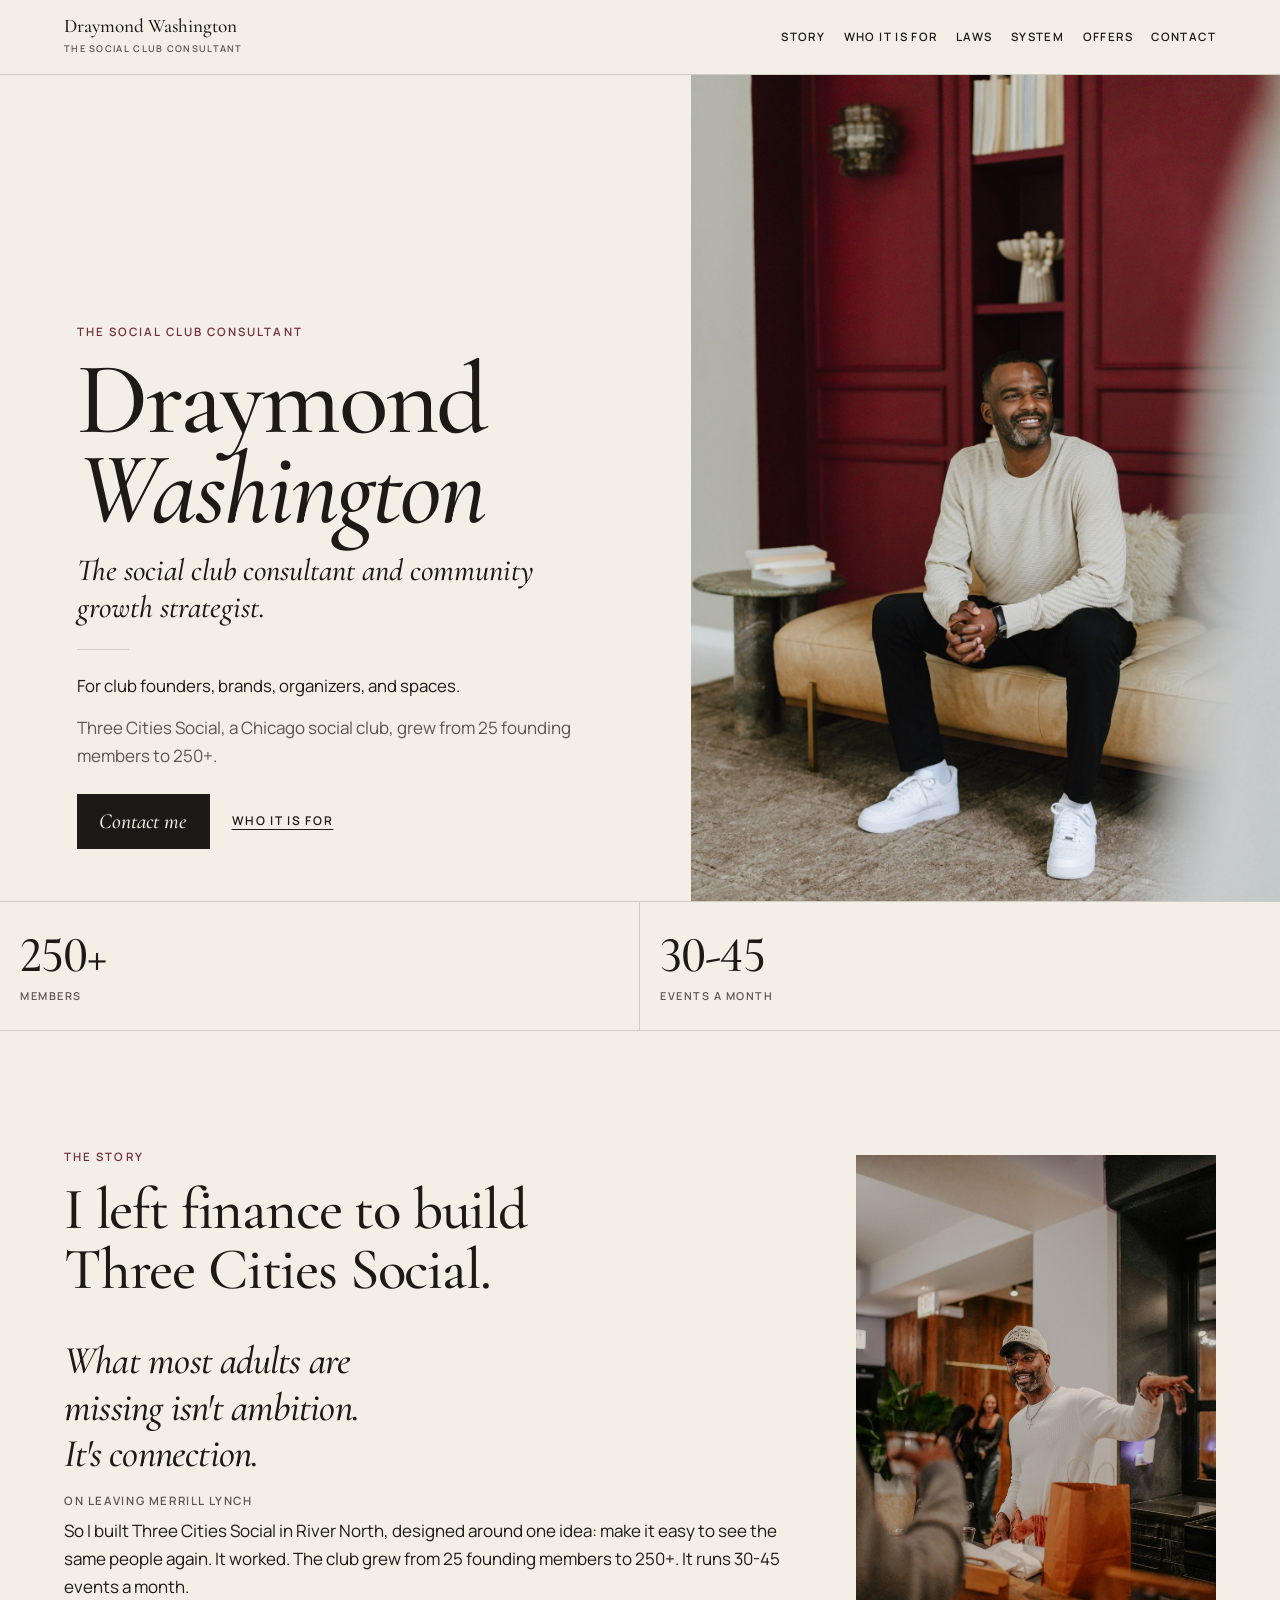
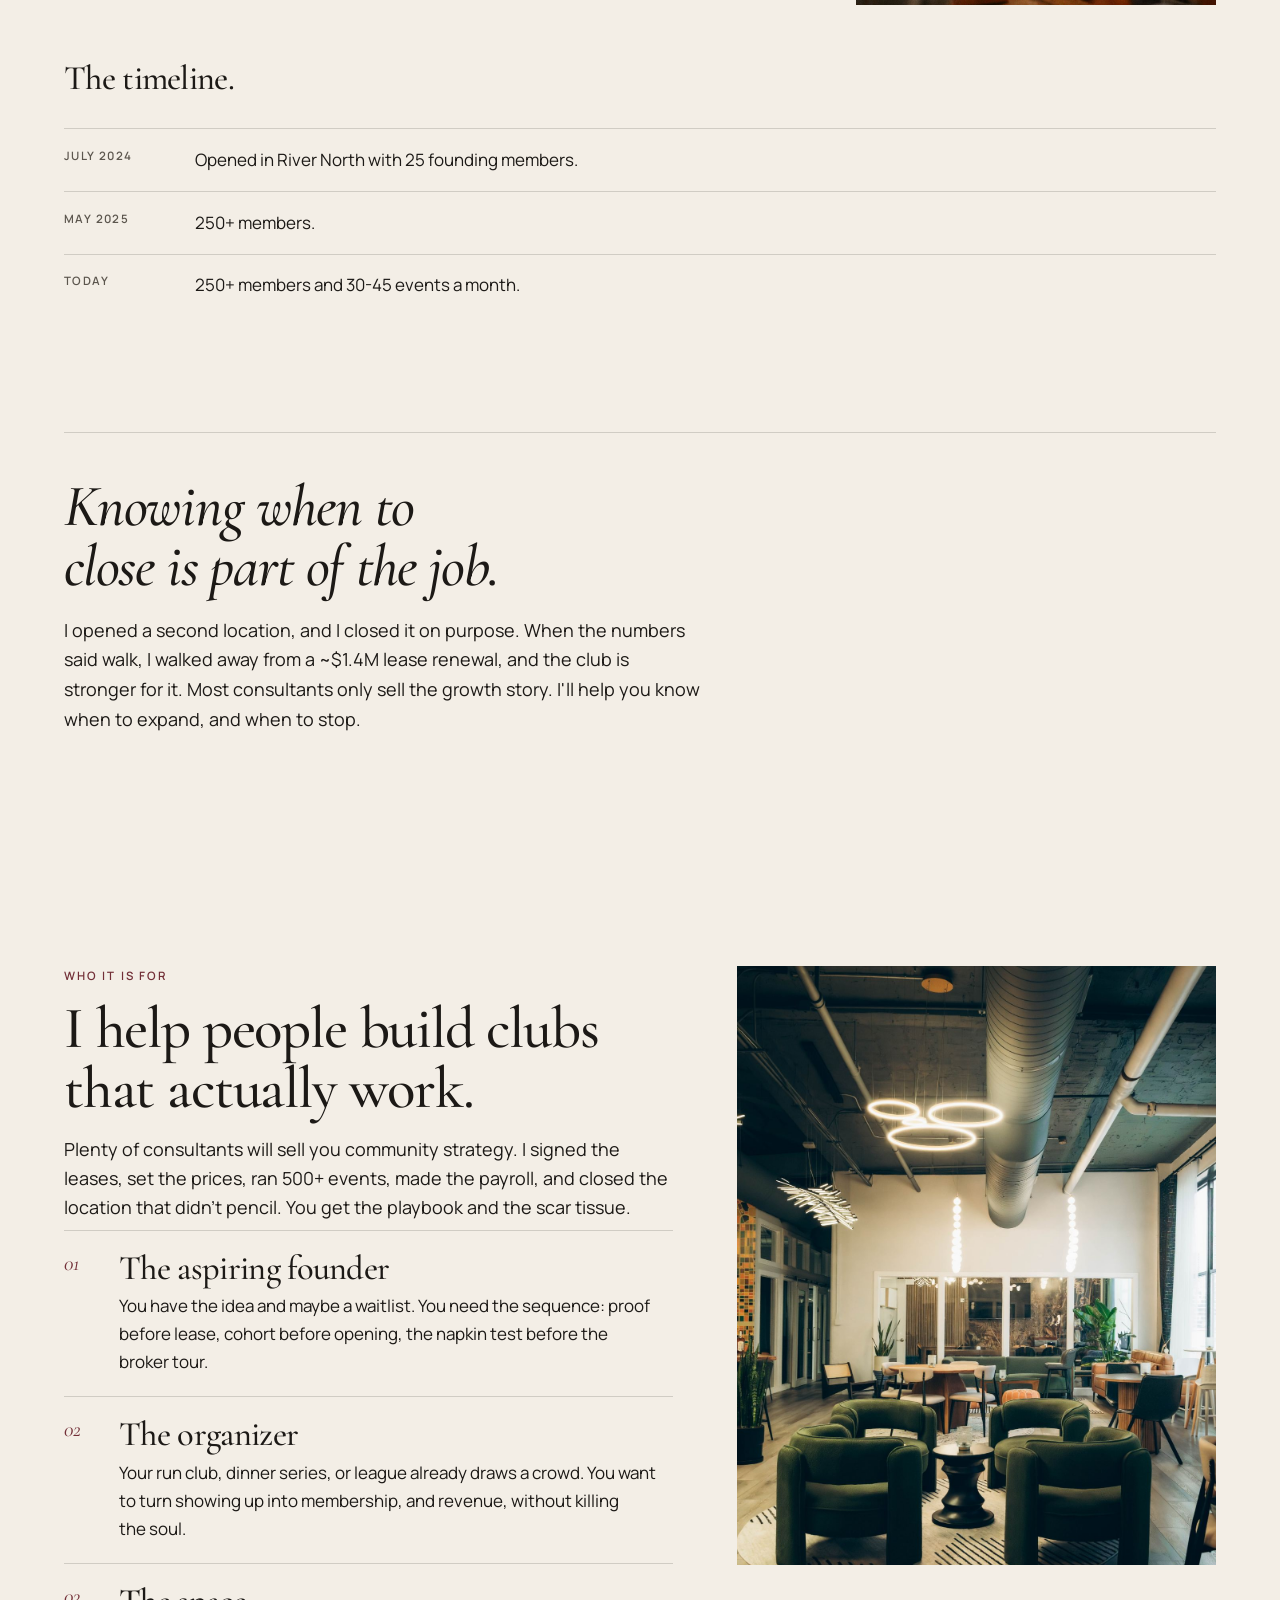
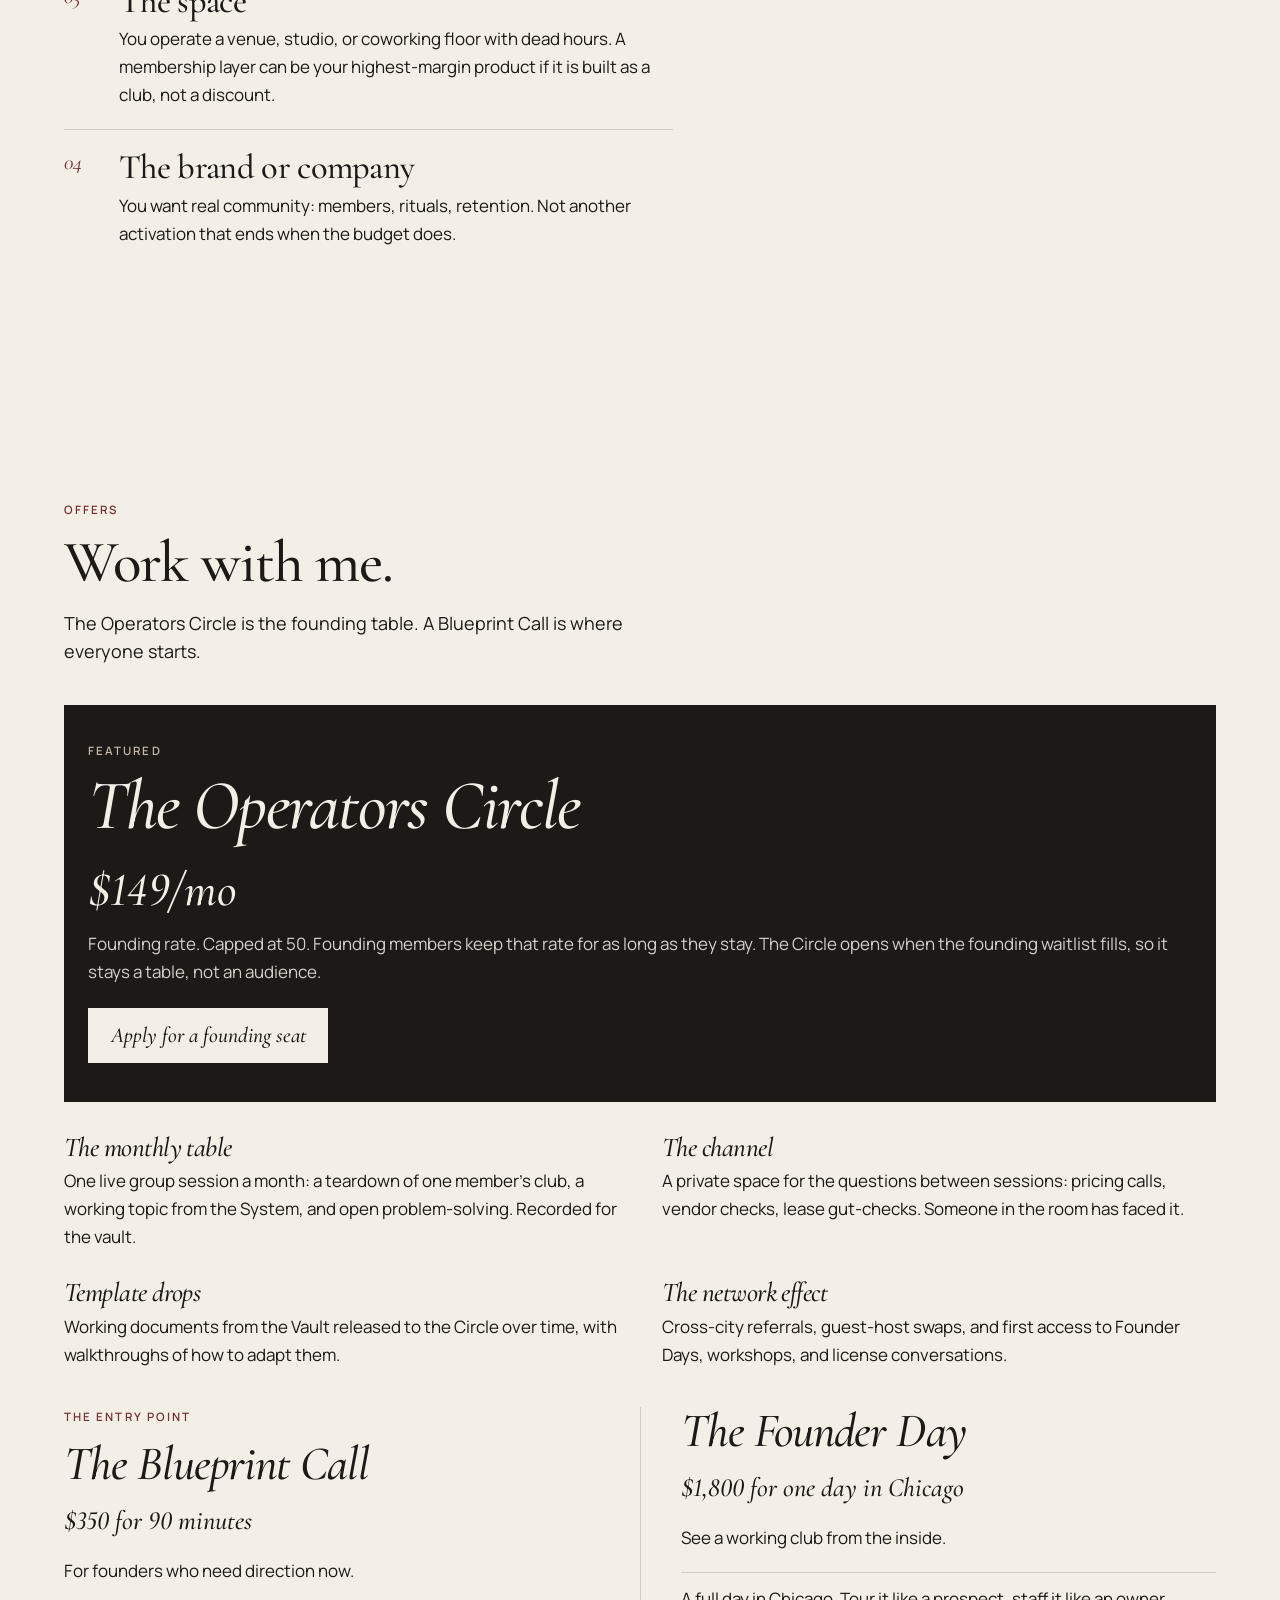
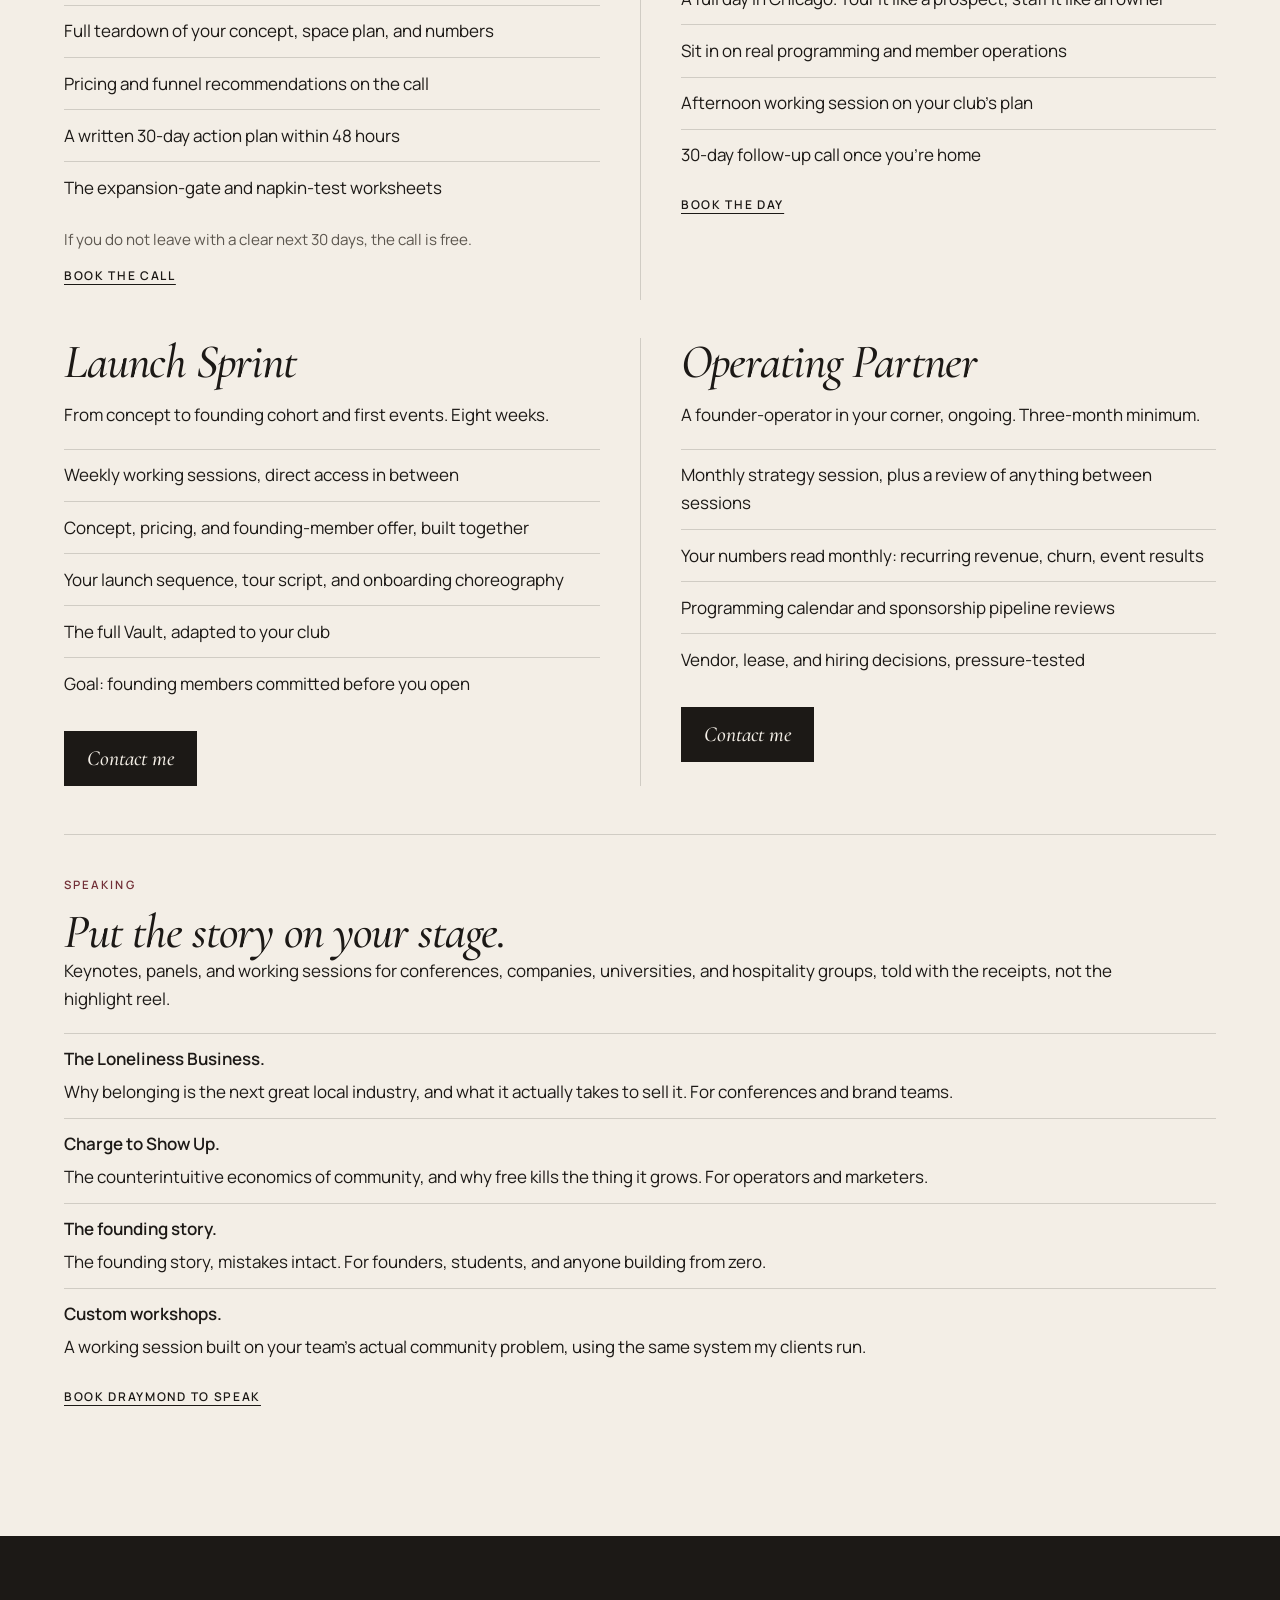
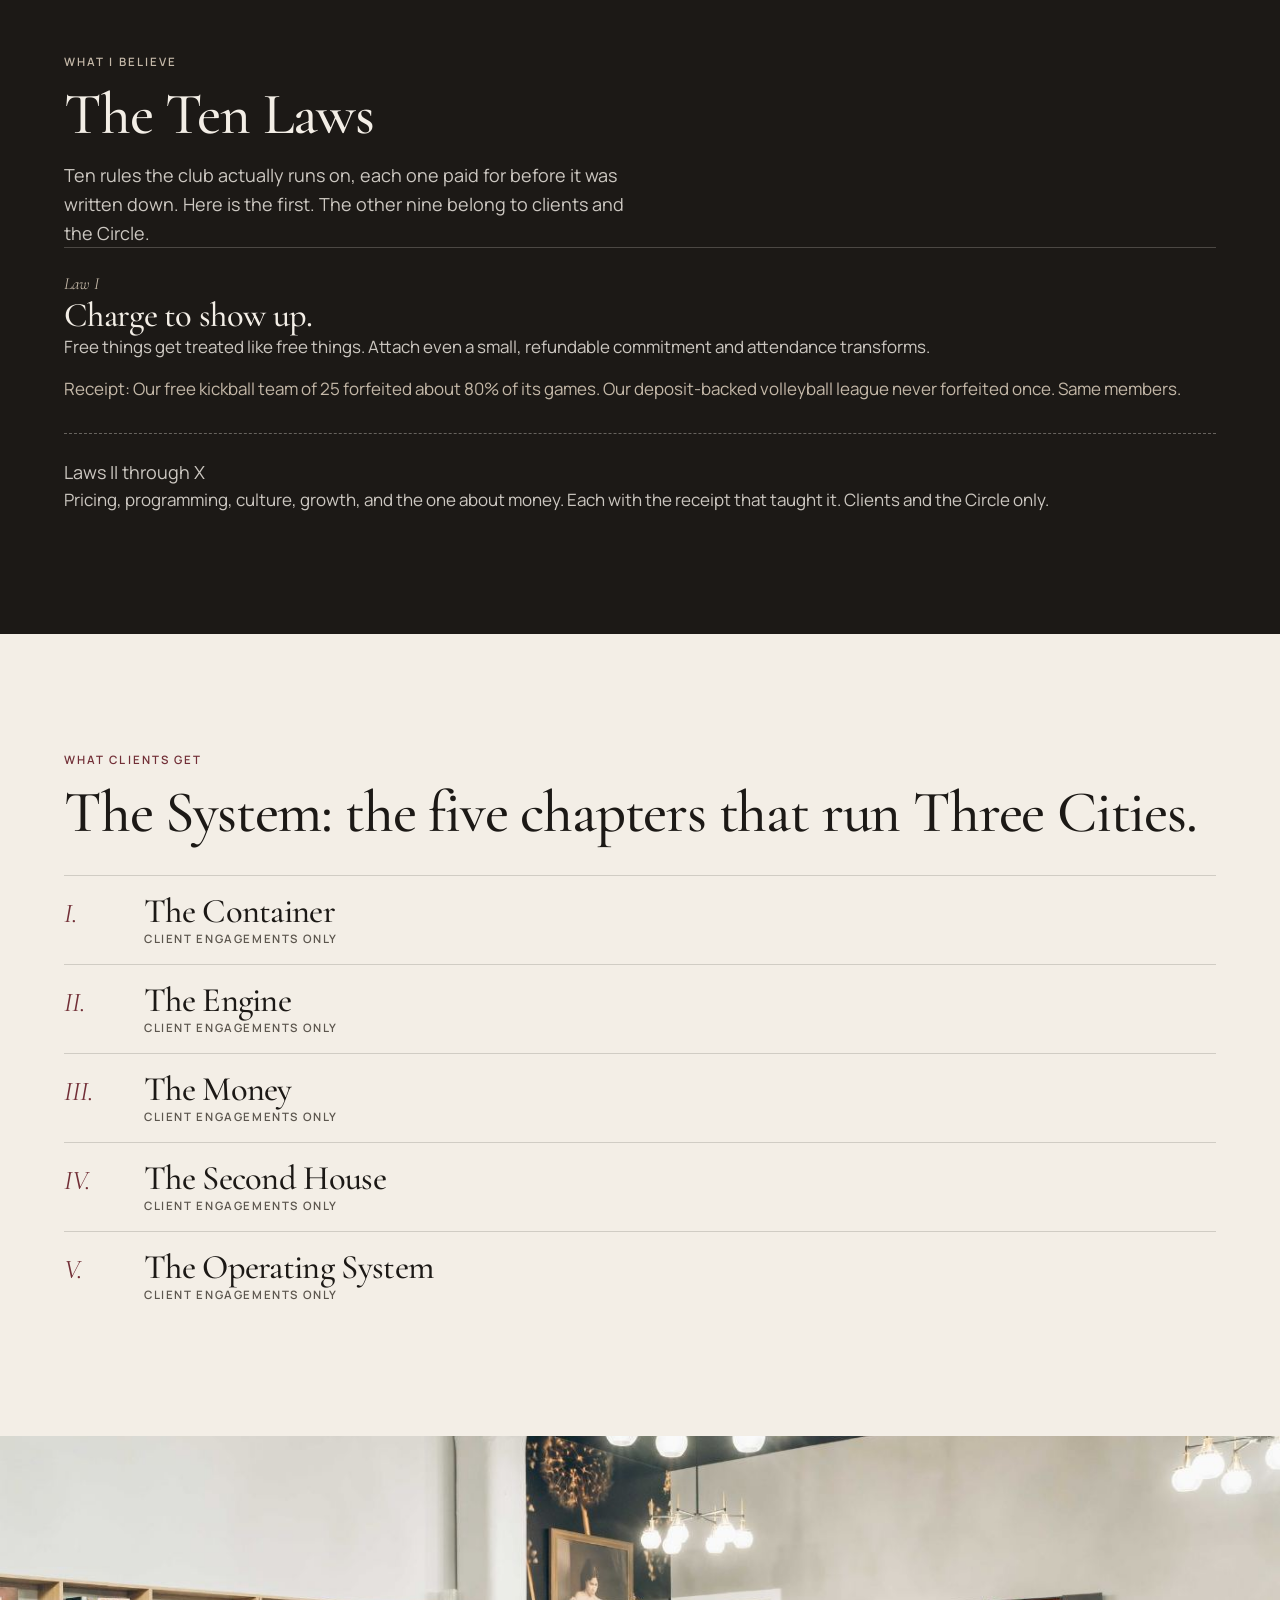
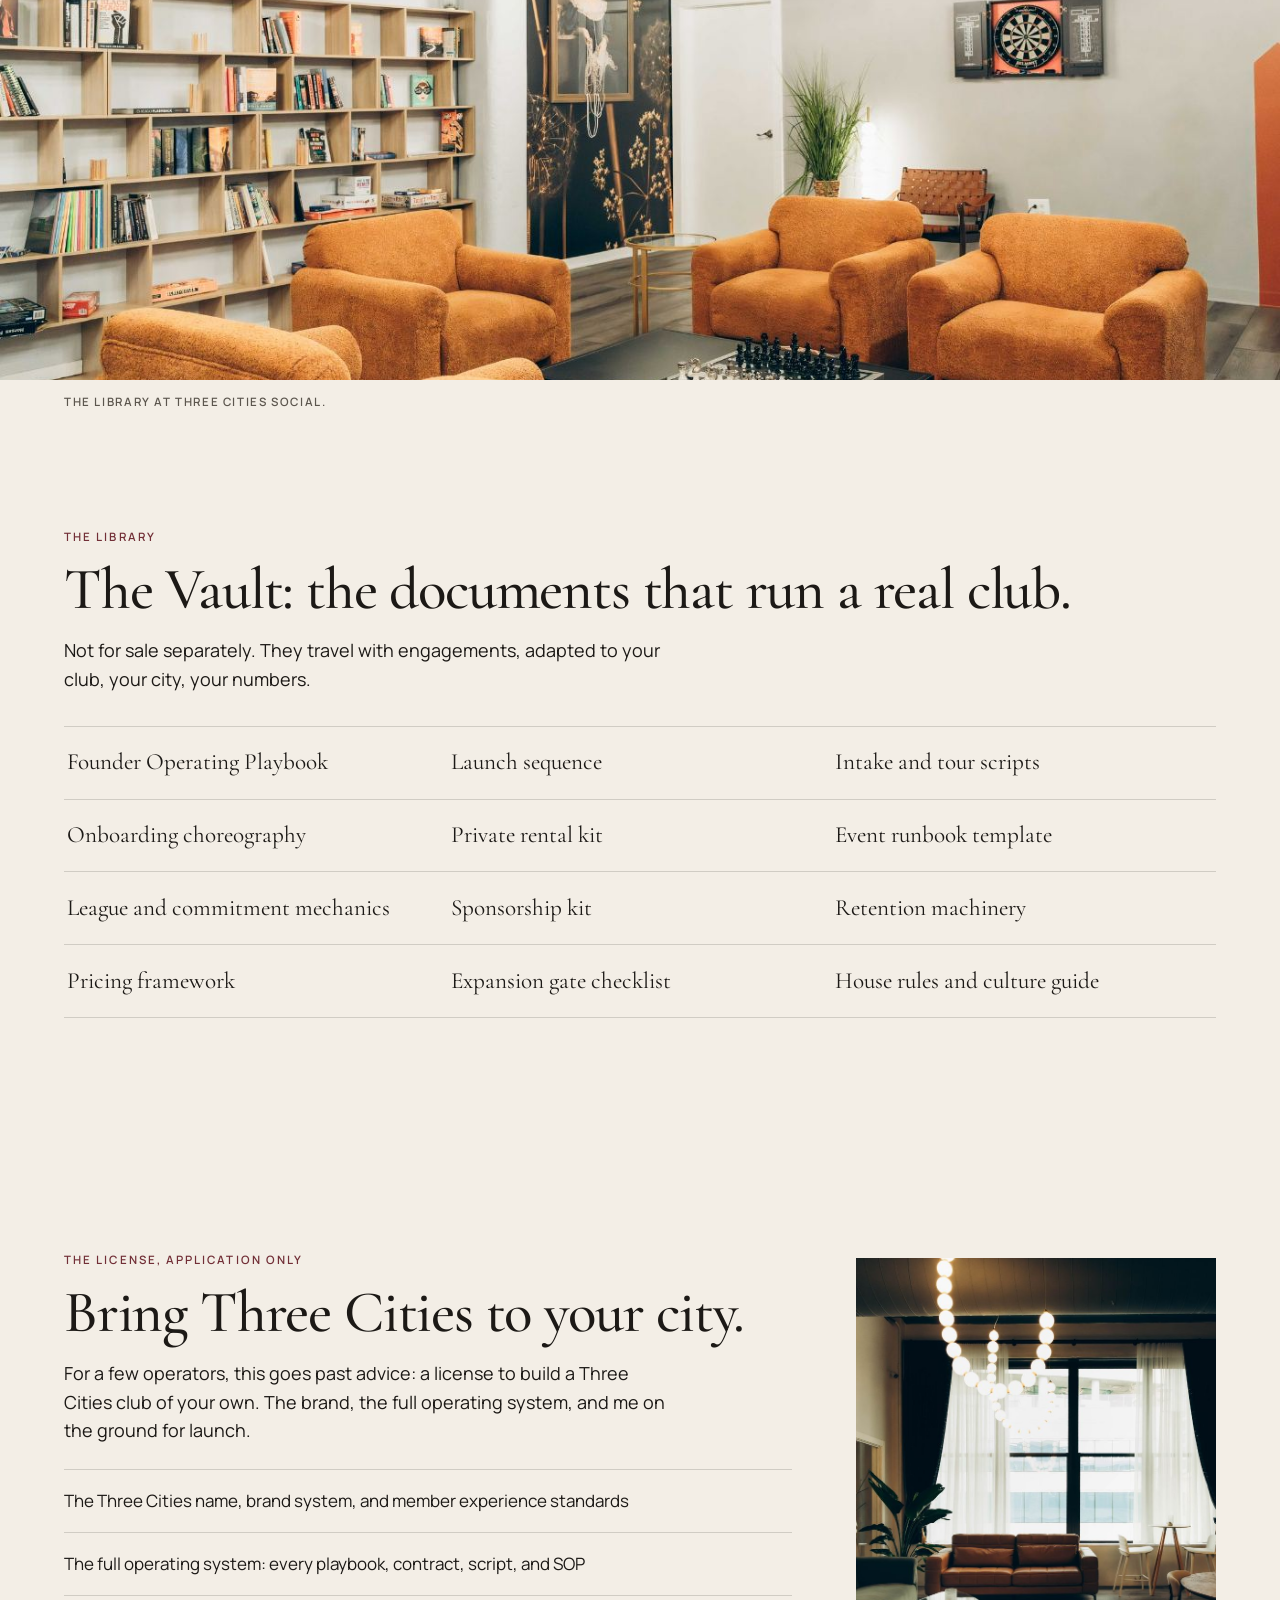
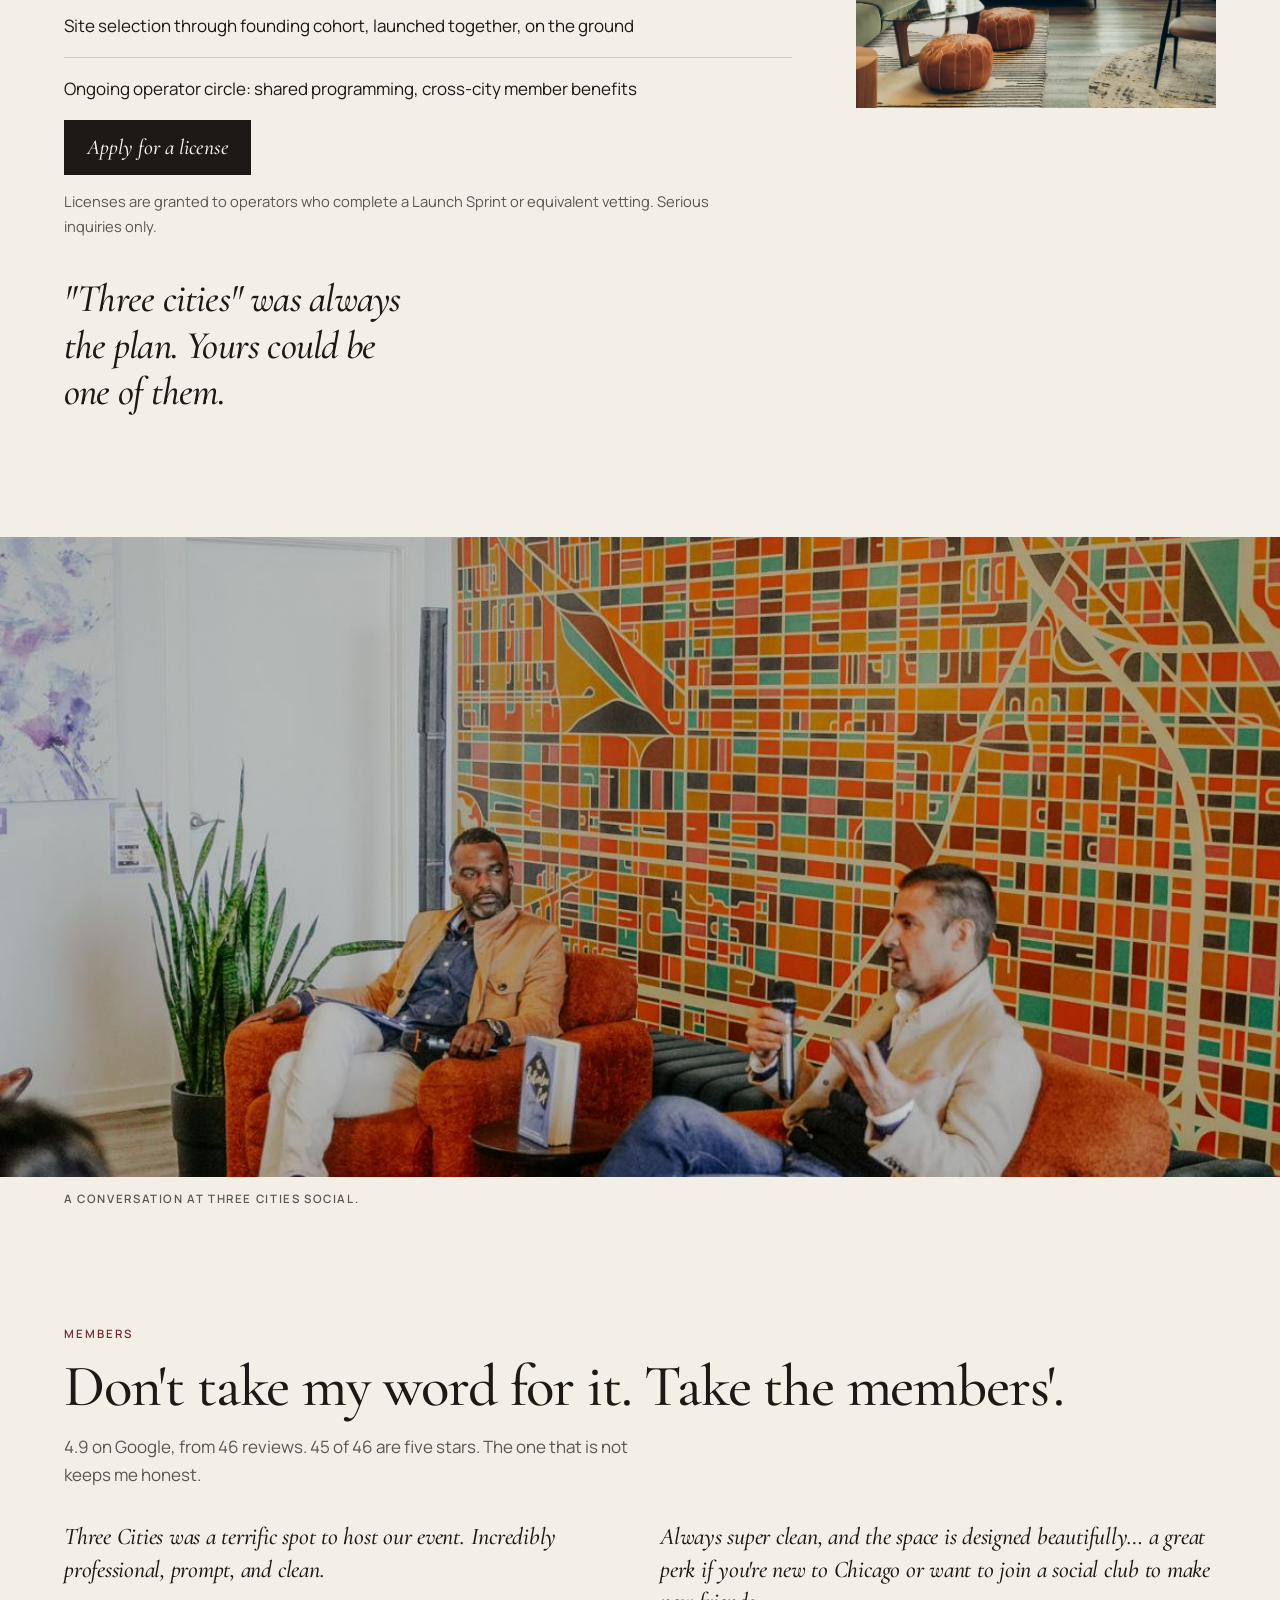
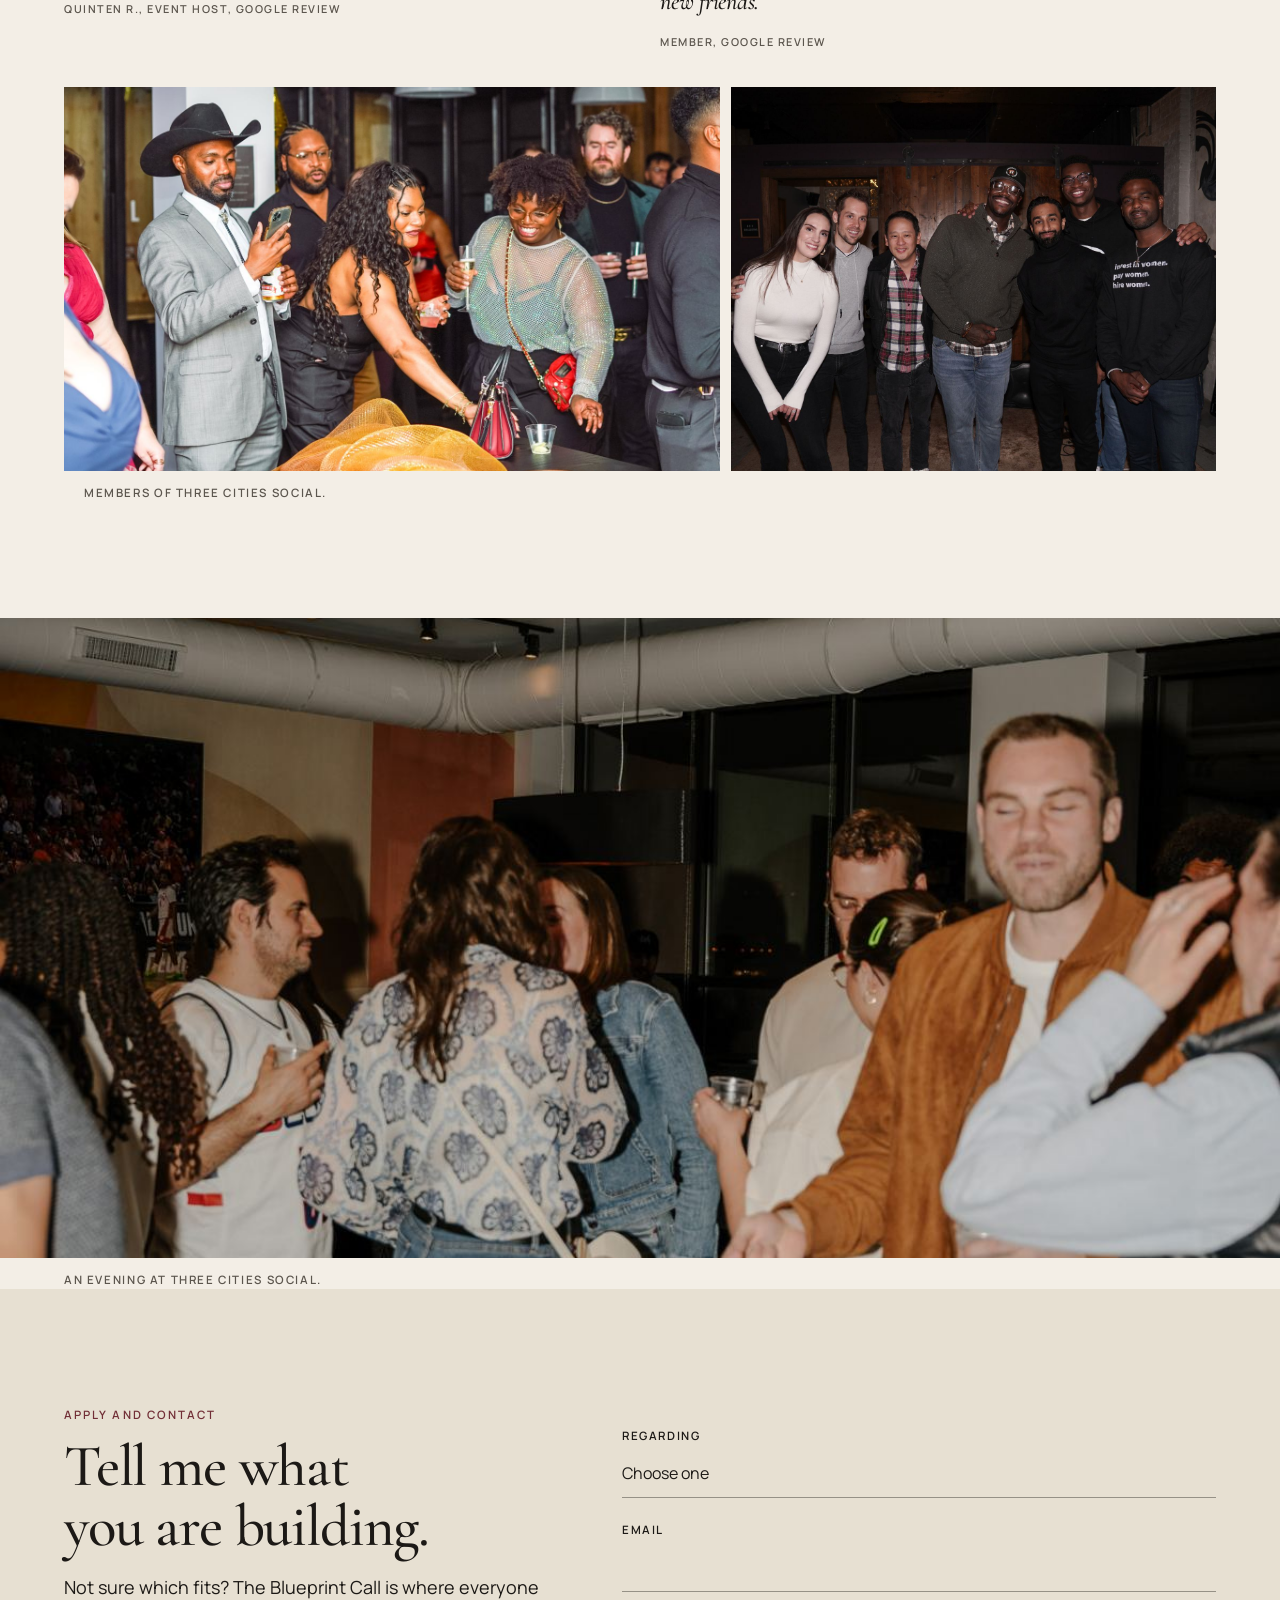
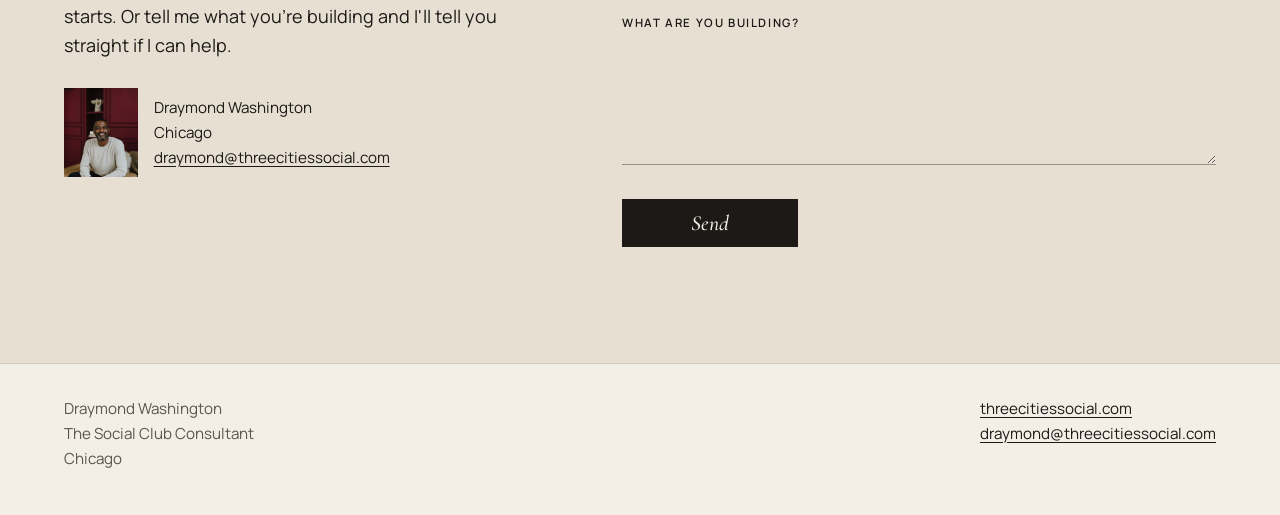
==== commit 5765ea90: "Tighten timeline and drop System lede Co-authored-by: draymond-eng <draymond-eng@users.noreply.githu" ====
--- a/index.html
+++ b/index.html
@@ -117,8 +117,8 @@
       <p class="hero-for">For club founders, brands, organizers, and spaces.</p>
       <p class="hero-proof">Three Cities Social, a Chicago social club, grew from 25 founding members to 250+.</p>
       <p class="hero-actions">
-        <a class="button" href="https://buy.stripe.com/8x200j6pWc1J3TffLW8Zq0M">Book a Blueprint Call<span class="sr-only">, $350 for 90 minutes</span></a>
-        <a class="text-link" href="#contact">Contact me</a>
+        <a class="button" href="#contact">Contact me</a>
+        <a class="text-link" href="#for">Who it is for</a>
       </p>
     </div>
   </section>
@@ -141,14 +141,14 @@
           <p>What most adults are missing isn't ambition. It's connection.</p>
           <footer>On leaving Merrill Lynch</footer>
         </blockquote>
-        <p>I built Three Cities Social in River North around one idea: make it easy to see the same people again. It worked. The club grew from 25 founding members to 250+. It runs 30-45 events a month.</p>
+        <p>So I built Three Cities Social in River North, designed around one idea: make it easy to see the same people again. It worked. The club grew from 25 founding members to 250+. It runs 30-45 events a month.</p>
       </div>
       <figure class="about-photo">
         <img src="draymond.jpg" width="1365" height="2048" alt="Draymond Washington hosting members at Three Cities Social in Chicago" loading="lazy" decoding="async">
       </figure>
     </div>
-    <div class="wrap">
-      <h3>The timeline</h3>
+    <div class="wrap timeline-wrap">
+      <h3>The timeline.</h3>
       <ol class="timeline">
         <li>
           <time datetime="2024-07">July 2024</time>
@@ -156,11 +156,11 @@
         </li>
         <li>
           <time datetime="2025-05">May 2025</time>
-          <p>250+ members. I was still running it mostly alone.</p>
+          <p>250+ members.</p>
         </li>
         <li>
           <time datetime="2026-10">Today</time>
-          <p>250+ members and 30-45 events a month. I'm not chasing bigger. I capped membership and tightened the programming.</p>
+          <p>250+ members and 30-45 events a month.</p>
         </li>
       </ol>
     </div>
@@ -170,8 +170,8 @@
   <section class="section close-note" aria-labelledby="close-title">
     <div class="wrap">
       <div class="close-note-inner">
-        <h2 id="close-title">Knowing when to close.</h2>
-        <p>I opened a second location and closed it on purpose. The numbers said walk, so I walked away from a ~$1.4M lease renewal. Most consultants only sell growth. I'll help you decide when to expand and when to stop.</p>
+        <h2 id="close-title">Knowing when to close is part of the job.</h2>
+        <p>I opened a second location, and I closed it on purpose. When the numbers said walk, I walked away from a ~$1.4M lease renewal, and the club is stronger for it. Most consultants only sell the growth story. I'll help you know when to expand, and when to stop.</p>
       </div>
     </div>
   </section>
@@ -181,8 +181,8 @@
     <div class="wrap split split-who">
       <div class="split-intro">
         <p class="kicker">Who it is for</p>
-        <h2 id="for-title">I help people build clubs that work.</h2>
-        <p class="lede">I signed the leases, set the prices, ran 500+ events, made payroll, and closed the location that didn't pencil. You get what I learned doing it.</p>
+        <h2 id="for-title">I help people build clubs that actually work.</h2>
+        <p class="lede">Plenty of consultants will sell you community strategy. I signed the leases, set the prices, ran 500+ events, made the payroll, and closed the location that didn't pencil. You get the playbook and the scar tissue.</p>
       </div>
       <figure class="sticky-photo">
         <img src="clubroom.jpg" width="1200" height="1800" alt="Green armchairs arranged in a circle under ring lights at Three Cities Social" loading="lazy" decoding="async">
@@ -192,28 +192,28 @@
           <span class="idx" aria-hidden="true">01</span>
           <div>
             <h3>The aspiring founder</h3>
-            <p>You have an idea and maybe a waitlist. Prove demand before you sign a lease. Get a founding cohort before you open. Run the napkin test before the broker tour.</p>
+            <p>You have the idea and maybe a waitlist. You need the sequence: proof before lease, cohort before opening, the napkin test before the broker tour.</p>
           </div>
         </li>
         <li>
           <span class="idx" aria-hidden="true">02</span>
           <div>
             <h3>The organizer</h3>
-            <p>Your run club, dinner series, or league already draws a crowd. You want to turn that into paid membership and keep what people like about it.</p>
+            <p>Your run club, dinner series, or league already draws a crowd. You want to turn showing up into membership, and revenue, without killing the soul.</p>
           </div>
         </li>
         <li>
           <span class="idx" aria-hidden="true">03</span>
           <div>
             <h3>The space</h3>
-            <p>You run a venue, studio, or coworking floor with dead hours. A membership can fill them if you build it as a club, not a discount.</p>
+            <p>You operate a venue, studio, or coworking floor with dead hours. A membership layer can be your highest-margin product if it is built as a club, not a discount.</p>
           </div>
         </li>
         <li>
           <span class="idx" aria-hidden="true">04</span>
           <div>
             <h3>The brand or company</h3>
-            <p>You want members who come back. Not another activation that ends when the budget does.</p>
+            <p>You want real community: members, rituals, retention. Not another activation that ends when the budget does.</p>
           </div>
         </li>
       </ol>
@@ -225,35 +225,62 @@
     <div class="wrap">
       <p class="kicker">Offers</p>
       <h2 id="offers-title">Work with me.</h2>
-      <p class="lede">Start with a Blueprint Call. The Operators Circle is for operators who want an ongoing group.</p>
-
-      <article class="offer-featured" id="blueprint">
+      <p class="lede">The Operators Circle is the founding table. A Blueprint Call is where everyone starts.</p>
+
+      <article class="offer-featured" id="circle">
         <p class="kicker">Featured</p>
-        <h3>The Blueprint Call</h3>
-        <p class="price">$350 for 90 minutes</p>
-        <p class="offer-lead">The first step. For founders who need a plan now.</p>
-        <ul>
-          <li>A teardown of your concept, space plan, and numbers</li>
-          <li>Pricing and funnel recommendations on the call</li>
-          <li>A written 30-day action plan within 48 hours</li>
-          <li>The expansion-gate and napkin-test worksheets</li>
-        </ul>
-        <p class="guarantee">If you do not leave with a clear next 30 days, the call is free.</p>
-        <p><a class="button" href="https://buy.stripe.com/8x200j6pWc1J3TffLW8Zq0M">Book a Blueprint Call<span class="sr-only">, $350</span></a></p>
+        <h3>The Operators Circle</h3>
+        <p class="price">$149/mo</p>
+        <p class="offer-lead">Founding rate. Capped at 50. Founding members keep that rate for as long as they stay. The Circle opens when the founding waitlist fills, so it stays a table, not an audience.</p>
+        <p><a class="button" href="apply.html">Apply for a founding seat<span class="sr-only"> in the Operators Circle</span></a></p>
       </article>
-
-      <article class="offer offer-solo">
-        <h3>The Founder Day</h3>
-        <p class="price">$1,800 for one day in Chicago</p>
-        <p class="offer-lead">Spend a day inside a working club.</p>
-        <ul>
-          <li>A full day in Chicago. Tour it like a prospect, then work it like an owner</li>
-          <li>Sit in on programming and member operations</li>
-          <li>Afternoon working session on your club's plan</li>
-          <li>30-day follow-up call once you're home</li>
-        </ul>
-        <p><a class="text-link" href="https://buy.stripe.com/00wbJ13dK0j1ahDarC8Zq0N">Book the day<span class="sr-only">, Founder Day, $1,800</span></a></p>
-      </article>
+      <div class="detail-grid">
+        <div>
+          <h3>The monthly table</h3>
+          <p>One live group session a month: a teardown of one member's club, a working topic from the System, and open problem-solving. Recorded for the vault.</p>
+        </div>
+        <div>
+          <h3>The channel</h3>
+          <p>A private space for the questions between sessions: pricing calls, vendor checks, lease gut-checks. Someone in the room has faced it.</p>
+        </div>
+        <div>
+          <h3>Template drops</h3>
+          <p>Working documents from the Vault released to the Circle over time, with walkthroughs of how to adapt them.</p>
+        </div>
+        <div>
+          <h3>The network effect</h3>
+          <p>Cross-city referrals, guest-host swaps, and first access to Founder Days, workshops, and license conversations.</p>
+        </div>
+      </div>
+
+      <div class="offer-grid">
+        <article class="offer">
+          <p class="kicker">The entry point</p>
+          <h3>The Blueprint Call</h3>
+          <p class="price">$350 for 90 minutes</p>
+          <p class="offer-lead">For founders who need direction now.</p>
+          <ul>
+            <li>Full teardown of your concept, space plan, and numbers</li>
+            <li>Pricing and funnel recommendations on the call</li>
+            <li>A written 30-day action plan within 48 hours</li>
+            <li>The expansion-gate and napkin-test worksheets</li>
+          </ul>
+          <p class="guarantee">If you do not leave with a clear next 30 days, the call is free.</p>
+          <p><a class="text-link" href="https://buy.stripe.com/8x200j6pWc1J3TffLW8Zq0M">Book the call<span class="sr-only">, Blueprint Call, $350</span></a></p>
+        </article>
+        <article class="offer">
+          <h3>The Founder Day</h3>
+          <p class="price">$1,800 for one day in Chicago</p>
+          <p class="offer-lead">See a working club from the inside.</p>
+          <ul>
+            <li>A full day in Chicago. Tour it like a prospect, staff it like an owner</li>
+            <li>Sit in on real programming and member operations</li>
+            <li>Afternoon working session on your club's plan</li>
+            <li>30-day follow-up call once you're home</li>
+          </ul>
+          <p><a class="text-link" href="https://buy.stripe.com/00wbJ13dK0j1ahDarC8Zq0N">Book the day<span class="sr-only">, Founder Day, $1,800</span></a></p>
+        </article>
+      </div>
 
       <div class="offer-grid">
         <article class="offer">
@@ -262,7 +289,7 @@
           <ul>
             <li>Weekly working sessions, direct access in between</li>
             <li>Concept, pricing, and founding-member offer, built together</li>
-            <li>Your launch sequence, tour script, and onboarding flow</li>
+            <li>Your launch sequence, tour script, and onboarding choreography</li>
             <li>The full Vault, adapted to your club</li>
             <li>Goal: founding members committed before you open</li>
           </ul>
@@ -270,66 +297,40 @@
         </article>
         <article class="offer">
           <h3>Operating Partner</h3>
-          <p class="offer-lead">Ongoing help from someone who has run a club. Three-month minimum.</p>
+          <p class="offer-lead">A founder-operator in your corner, ongoing. Three-month minimum.</p>
           <ul>
             <li>Monthly strategy session, plus a review of anything between sessions</li>
             <li>Your numbers read monthly: recurring revenue, churn, event results</li>
             <li>Programming calendar and sponsorship pipeline reviews</li>
-            <li>Vendor, lease, and hiring decisions, reviewed before you commit</li>
+            <li>Vendor, lease, and hiring decisions, pressure-tested</li>
           </ul>
           <p><a class="button" href="#contact" data-regarding="Operating Partner">Contact me<span class="sr-only"> about Operating Partner</span></a></p>
         </article>
       </div>
 
-      <article class="also" id="circle">
-        <p class="kicker">Membership</p>
-        <h3>The Operators Circle</h3>
-        <p class="price">$149/mo</p>
-        <p class="offer-lead">Founding rate. Capped at 50 members. Founding members keep that rate as long as they stay. The Circle opens when the founding waitlist fills.</p>
-        <p><a class="text-link" href="apply.html">Apply for a founding seat<span class="sr-only"> in the Operators Circle</span></a></p>
-        <div class="detail-grid">
-          <div>
-            <h3>Monthly session</h3>
-            <p>One live group session a month. We tear down one member's club, work through a topic from the System, and solve open problems. Recorded for the Vault.</p>
-          </div>
-          <div>
-            <h3>Private channel</h3>
-            <p>Ask questions between sessions: pricing, vendors, leases. Someone in the room has dealt with it.</p>
-          </div>
-          <div>
-            <h3>Template drops</h3>
-            <p>I release working documents from the Vault to the Circle over time, with a walkthrough for adapting each one.</p>
-          </div>
-          <div>
-            <h3>The network</h3>
-            <p>Referrals across cities, guest-host swaps, and first access to Founder Days, workshops, and license conversations.</p>
-          </div>
-        </div>
-      </article>
-
       <article class="offer-speaking">
         <p class="kicker">Speaking</p>
-        <h3>Talks I give.</h3>
-        <p class="offer-lead">Keynotes, panels, and workshops for conferences, companies, universities, and hospitality groups. I bring the numbers and the mistakes.</p>
+        <h3>Put the story on your stage.</h3>
+        <p class="offer-lead">Keynotes, panels, and working sessions for conferences, companies, universities, and hospitality groups, told with the receipts, not the highlight reel.</p>
         <ul class="talks">
           <li>
             <strong>The Loneliness Business.</strong>
-            <span>Why belonging is a real local business, and what it takes to sell it. For conferences and brand teams.</span>
+            <span>Why belonging is the next great local industry, and what it actually takes to sell it. For conferences and brand teams.</span>
           </li>
           <li>
             <strong>Charge to Show Up.</strong>
-            <span>Why charging gets people to show up and why free gets ignored. For operators and marketers.</span>
+            <span>The counterintuitive economics of community, and why free kills the thing it grows. For operators and marketers.</span>
           </li>
           <li>
             <strong>The founding story.</strong>
-            <span>How I left finance and built Three Cities Social, mistakes included. For founders, students, and anyone starting from zero.</span>
+            <span>The founding story, mistakes intact. For founders, students, and anyone building from zero.</span>
           </li>
           <li>
             <strong>Custom workshops.</strong>
-            <span>A working session on your team's community problem, using the same system my clients use.</span>
+            <span>A working session built on your team's actual community problem, using the same system my clients run.</span>
           </li>
         </ul>
-        <p><a class="text-link" href="mailto:draymond@threecitiessocial.com?subject=Speaking%20Inquiry">Book me to speak</a></p>
+        <p><a class="text-link" href="mailto:draymond@threecitiessocial.com?subject=Speaking%20Inquiry">Book Draymond to speak</a></p>
       </article>
     </div>
   </section>
@@ -338,16 +339,16 @@
     <div class="wrap">
       <p class="kicker">What I believe</p>
       <h2 id="laws-title">The Ten Laws</h2>
-      <p class="lede">Ten rules the club runs on. I learned each one the hard way before I wrote it down. Here is the first. The other nine are for clients and the Circle.</p>
+      <p class="lede">Ten rules the club actually runs on, each one paid for before it was written down. Here is the first. The other nine belong to clients and the Circle.</p>
       <div class="law">
         <div class="num">Law I</div>
         <h3>Charge to show up.</h3>
-        <p>Free things get treated like free things. Add even a small, refundable commitment and people show up.</p>
+        <p>Free things get treated like free things. Attach even a small, refundable commitment and attendance transforms.</p>
         <p class="receipt">Receipt: Our free kickball team of 25 forfeited about 80% of its games. Our deposit-backed volleyball league never forfeited once. Same members.</p>
       </div>
       <div class="locked">
         <p class="lede">Laws II through X</p>
-        <p>Pricing, programming, culture, growth, and money. Each one comes with its receipt. Clients and the Circle only.</p>
+        <p>Pricing, programming, culture, growth, and the one about money. Each with the receipt that taught it. Clients and the Circle only.</p>
       </div>
     </div>
   </section>
@@ -356,7 +357,6 @@
     <div class="wrap">
       <p class="kicker">What clients get</p>
       <h2 id="system-title">The System: the five chapters that run Three Cities.</h2>
-      <p class="lede">From before the lease to running the club without you. I adapt it to each client's club. The chapter titles are public. The rest is for clients.</p>
       <ol class="sys-list">
         <li><span class="num">I.</span><div><h3>The Container</h3><span class="chip-note">Client engagements only</span></div></li>
         <li><span class="num">II.</span><div><h3>The Engine</h3><span class="chip-note">Client engagements only</span></div></li>
@@ -375,18 +375,18 @@
   <section class="section" id="vault" aria-labelledby="vault-title">
     <div class="wrap">
       <p class="kicker">The library</p>
-      <h2 id="vault-title">The Vault: the documents that run a club.</h2>
-      <p class="lede">Not sold separately. They come with engagements, adapted to your club, city, and numbers.</p>
+      <h2 id="vault-title">The Vault: the documents that run a real club.</h2>
+      <p class="lede">Not for sale separately. They travel with engagements, adapted to your club, your city, your numbers.</p>
       <ul class="vault-grid">
         <li>Founder Operating Playbook</li>
         <li>Launch sequence</li>
         <li>Intake and tour scripts</li>
-        <li>Onboarding flow</li>
+        <li>Onboarding choreography</li>
         <li>Private rental kit</li>
         <li>Event runbook template</li>
         <li>League and commitment mechanics</li>
         <li>Sponsorship kit</li>
-        <li>Retention plan</li>
+        <li>Retention machinery</li>
         <li>Pricing framework</li>
         <li>Expansion gate checklist</li>
         <li>House rules and culture guide</li>
@@ -399,15 +399,15 @@
       <div>
         <p class="kicker">The license, application only</p>
         <h2 id="franchise-title">Bring Three Cities to your city.</h2>
-        <p class="lede">For a few operators, I offer more than advice: a license to open a Three Cities club in your city. You get the brand, the full operating system, and me on the ground for launch.</p>
+        <p class="lede">For a few operators, this goes past advice: a license to build a Three Cities club of your own. The brand, the full operating system, and me on the ground for launch.</p>
         <ul class="talks">
           <li><span>The Three Cities name, brand system, and member experience standards</span></li>
           <li><span>The full operating system: every playbook, contract, script, and SOP</span></li>
-          <li><span>Site selection through founding cohort. We launch together and I'm on the ground</span></li>
+          <li><span>Site selection through founding cohort, launched together, on the ground</span></li>
           <li><span>Ongoing operator circle: shared programming, cross-city member benefits</span></li>
         </ul>
         <p><a class="button" href="mailto:draymond@threecitiessocial.com?subject=Three%20Cities%20License%20Application">Apply for a license</a></p>
-        <p class="fine">I only license to operators who complete a Launch Sprint or equivalent vetting.</p>
+        <p class="fine">Licenses are granted to operators who complete a Launch Sprint or equivalent vetting. Serious inquiries only.</p>
       </div>
       <figure class="about-photo photo-room">
         <img src="lounge.jpg" width="1400" height="933" alt="Daylit lounge at Three Cities Social, with a leather sofa, sheer curtains, and a globe light" loading="lazy" decoding="async">
@@ -415,7 +415,7 @@
     </div>
     <div class="wrap">
       <blockquote class="pull">
-        <p>"Three cities" was always the plan. Yours could be one.</p>
+        <p>"Three cities" was always the plan. Yours could be one of them.</p>
       </blockquote>
     </div>
   </section>
@@ -428,8 +428,8 @@
   <section class="section" aria-labelledby="reviews-title">
     <div class="wrap">
       <p class="kicker">Members</p>
-      <h2 id="reviews-title">What members say.</h2>
-      <p class="rating">4.9 on Google from 46 reviews. 45 of 46 are five stars.</p>
+      <h2 id="reviews-title">Don't take my word for it. Take the members'.</h2>
+      <p class="rating">4.9 on Google, from 46 reviews. 45 of 46 are five stars. The one that is not keeps me honest.</p>
       <div class="quotes">
         <figure class="quote">
           <blockquote>
@@ -467,7 +467,7 @@
       <div class="prose">
         <p class="kicker">Apply and contact</p>
         <h2 id="contact-title">Tell me what you are building.</h2>
-        <p class="lede">Not sure which fits? Start with a Blueprint Call. Or tell me what you're building and I'll tell you if I can help.</p>
+        <p class="lede">Not sure which fits? The Blueprint Call is where everyone starts. Or tell me what you're building and I'll tell you straight if I can help.</p>
         <div class="sig">
           <img src="headshot.jpg" width="1000" height="1499" alt="Portrait of Draymond Washington" loading="lazy" decoding="async">
           <p>Draymond Washington<br>Chicago<br><a href="mailto:draymond@threecitiessocial.com">draymond@threecitiessocial.com</a></p>
@@ -484,8 +484,8 @@
           <label for="regarding">Regarding</label>
           <select id="regarding" name="Regarding">
             <option value="">Choose one</option>
+            <option>Operators Circle</option>
             <option>Blueprint Call</option>
-            <option>Operators Circle</option>
             <option>Founder Day</option>
             <option>Launch Sprint</option>
             <option>Operating Partner</option>
@@ -502,7 +502,7 @@
           <button class="button" type="submit">Send</button>
         </form>
         <div id="contact-thanks" role="status">
-          <h3 tabindex="-1">Got it.</h3>
+          <h3 tabindex="-1">Note received.</h3>
           <p>It is in my inbox. I read and answer every one.</p>
         </div>
       </div>
--- a/styles.css
+++ b/styles.css
@@ -628,6 +628,10 @@
   color: var(--muted);
 }
 
+.timeline-wrap { margin-top: 3.5rem; }
+.timeline-wrap h3 { margin: 0; }
+.timeline li p { margin: 0; }
+
 .close-note { padding-top: 0; }
 
 .close-note .wrap {
@@ -738,14 +742,6 @@
 }
 
 .offer-featured .kicker { color: #C4B8A8; }
-
-.offer-featured .guarantee { color: rgba(243, 238, 230, 0.86); }
-
-.offer-solo {
-  margin-top: 3rem;
-  padding-top: 2.5rem;
-  border-top: 1px solid var(--line);
-}
 
 .offer-featured h3 {
   color: var(--paper);
@@ -1207,7 +1203,10 @@
 }
 
 @media (max-width: 560px) {
-  .timeline li { grid-template-columns: 1fr; gap: 0.2rem; }
+  .timeline-wrap { margin-top: 2.5rem; }
+  .timeline { margin-top: 1.25rem; }
+  .timeline li { grid-template-columns: 1fr; gap: 0.25rem; padding: 0.85rem 0; }
+  .timeline li p { margin: 0; }
   .brand-role { letter-spacing: 0.1em; }
 }
 
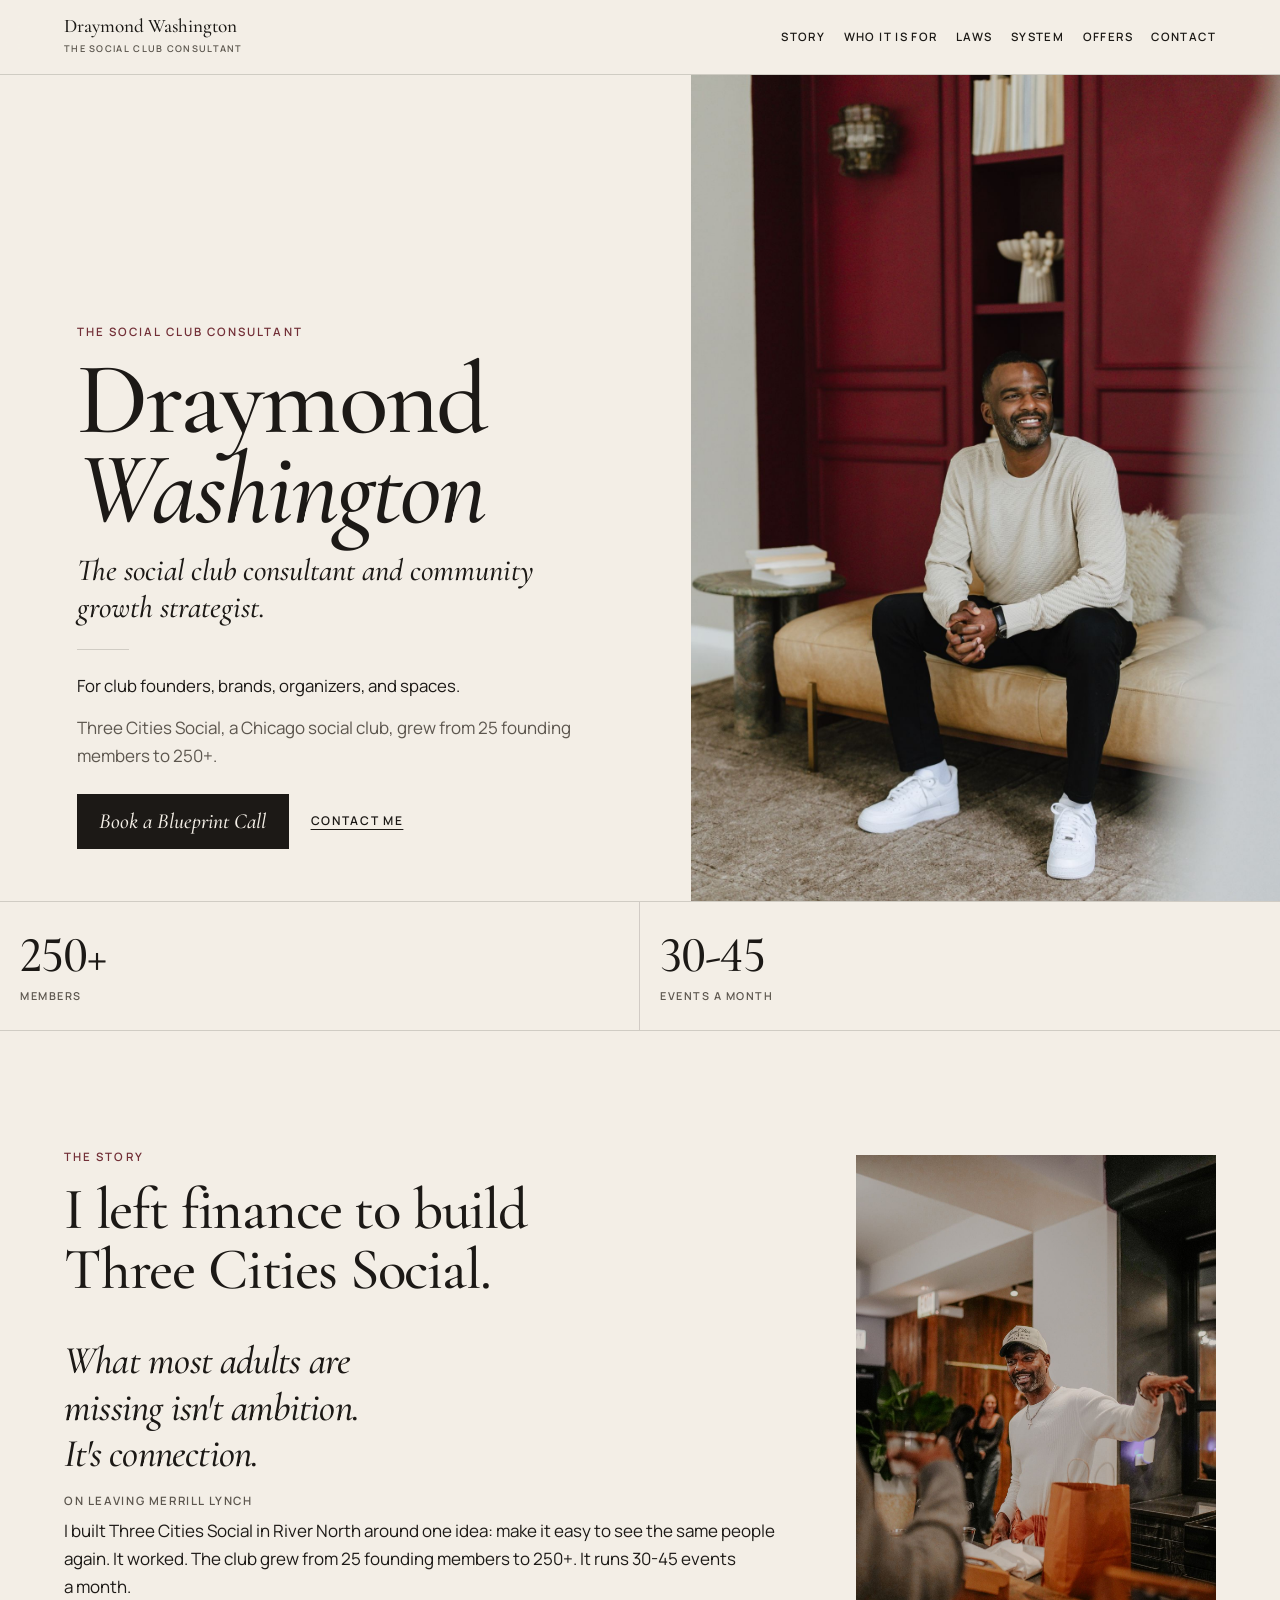
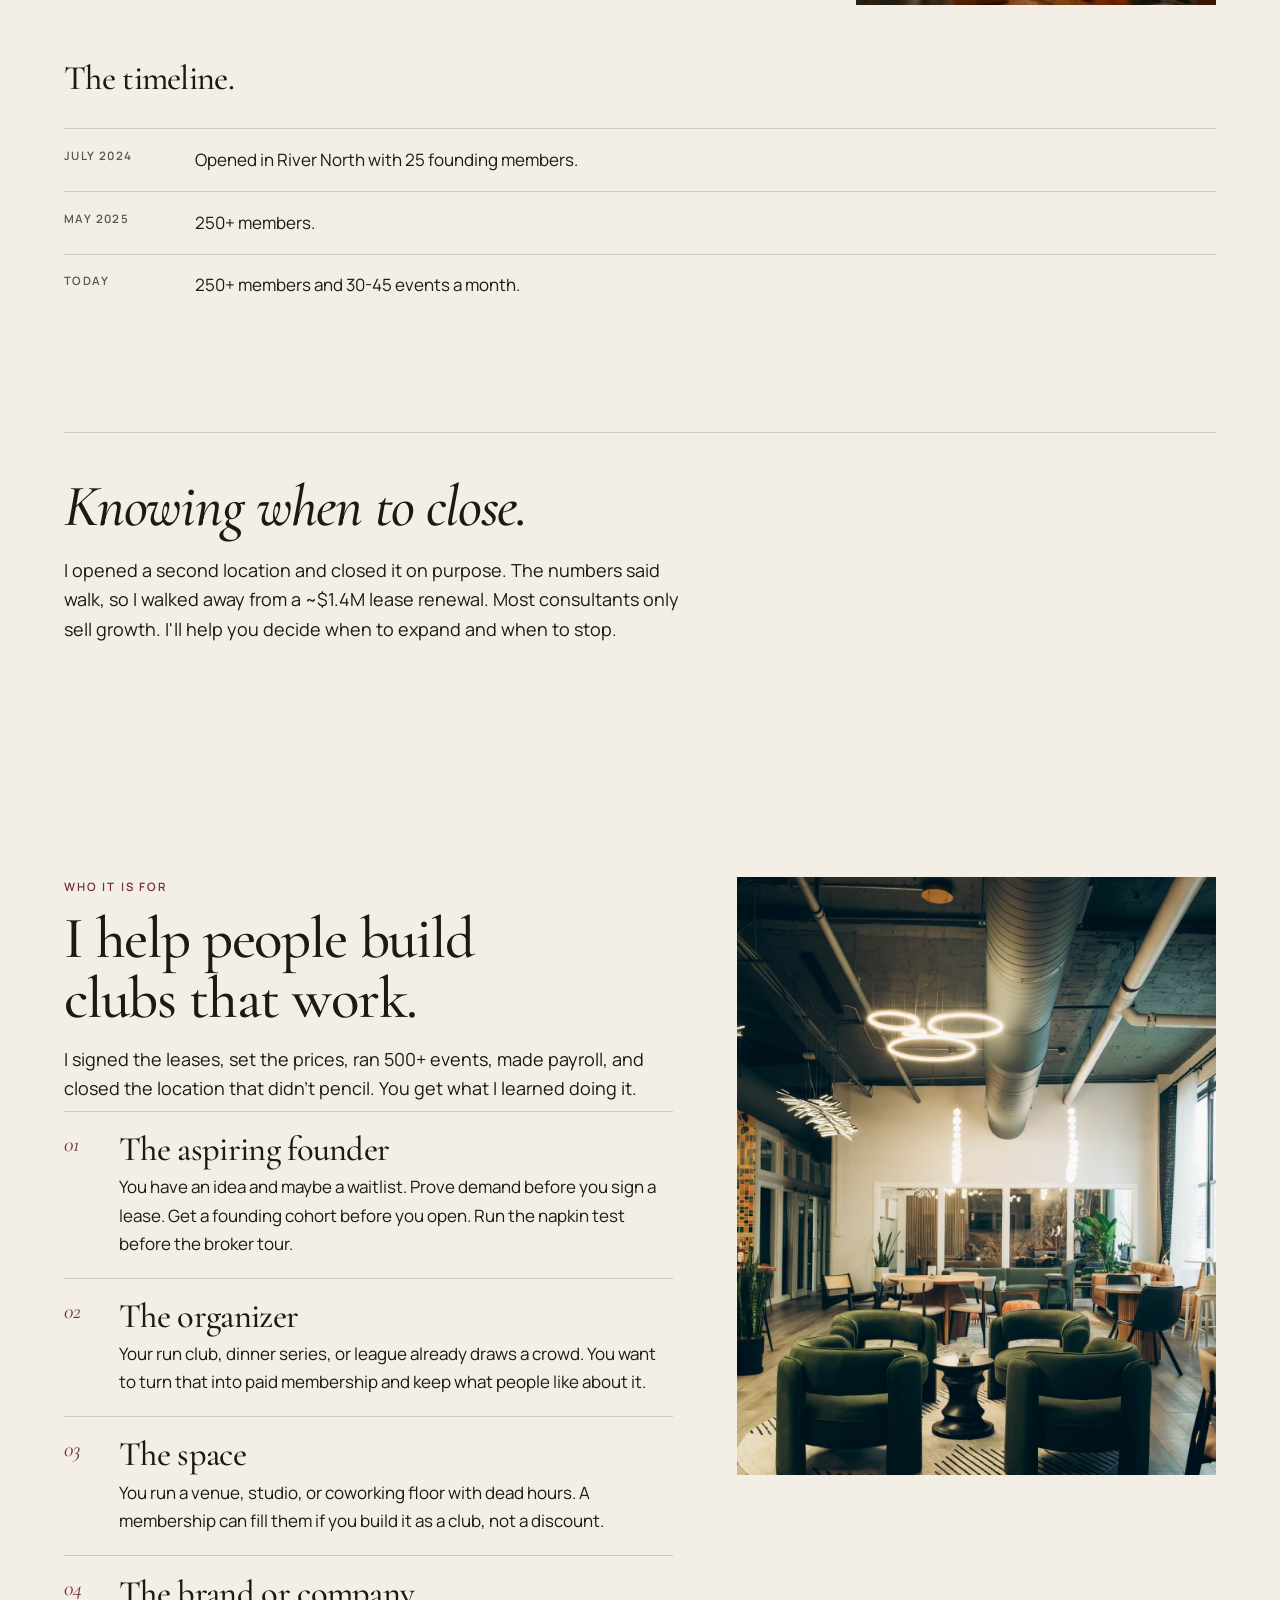
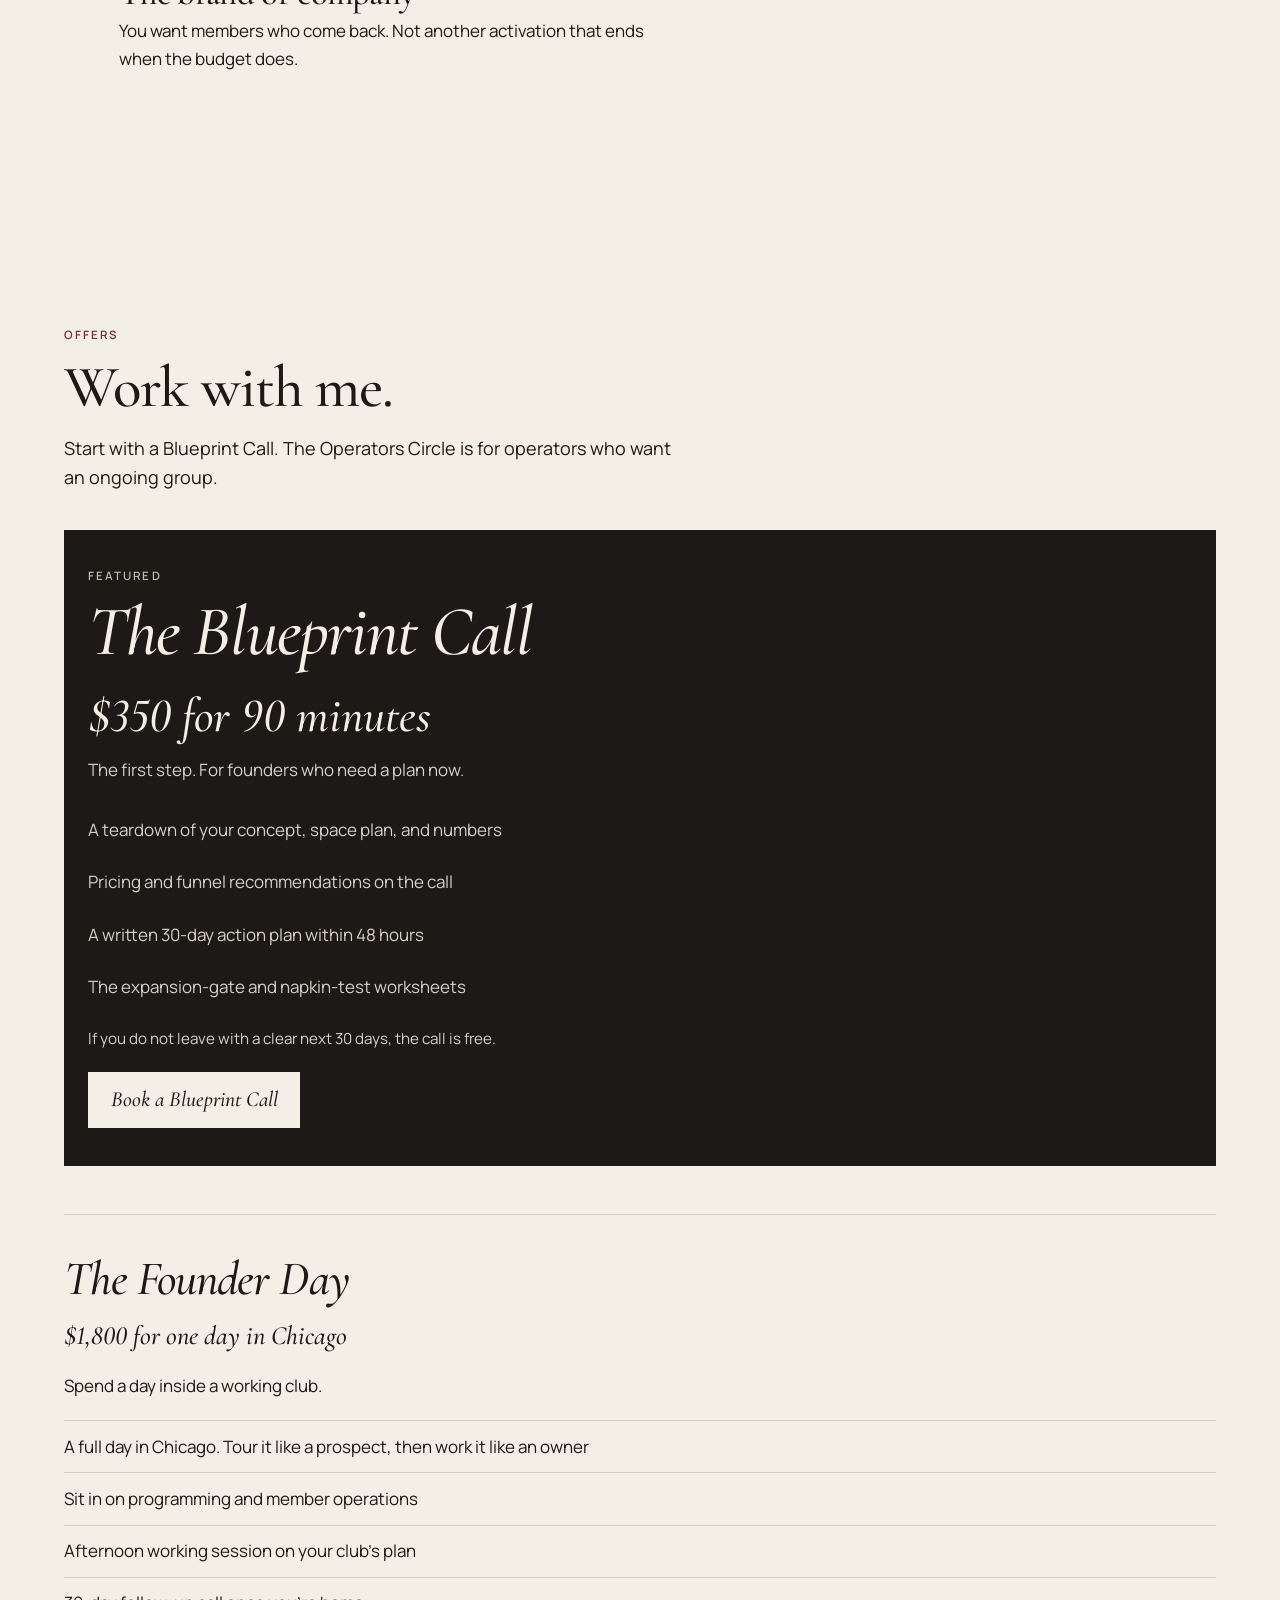
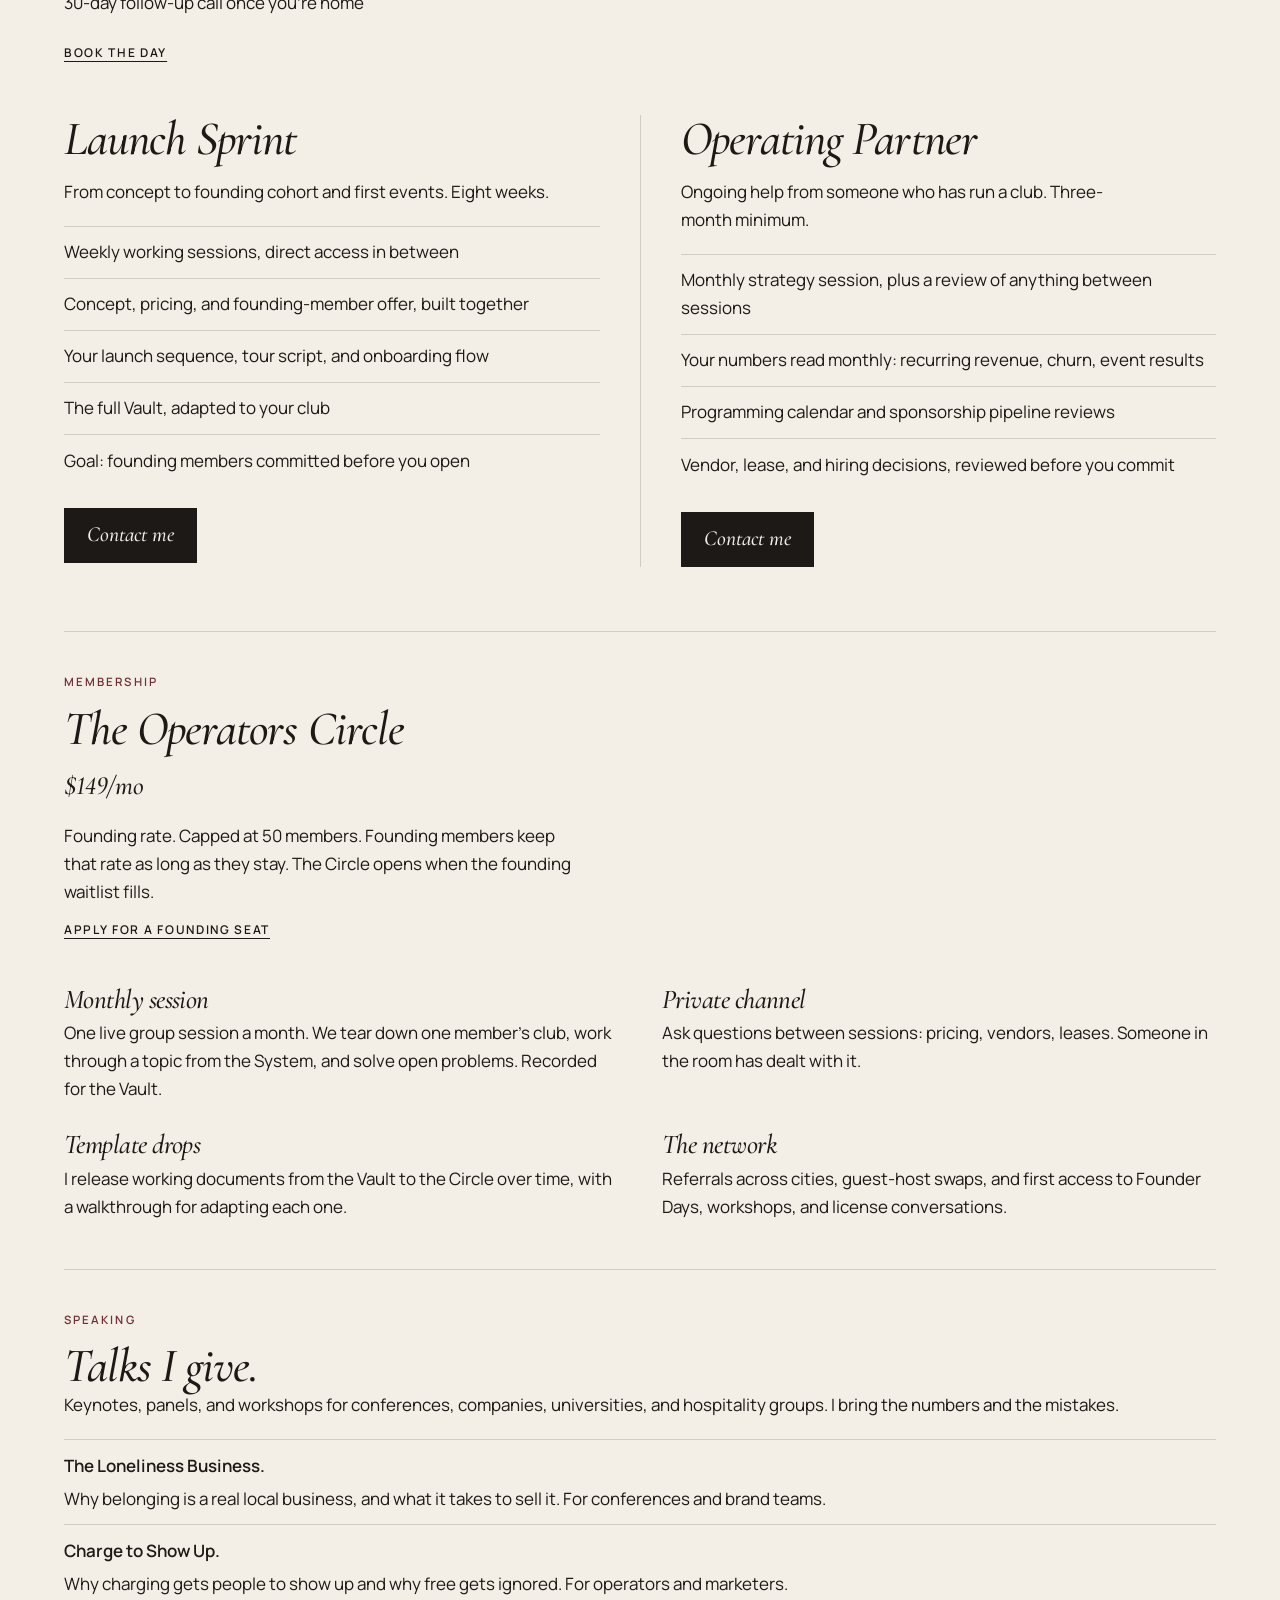
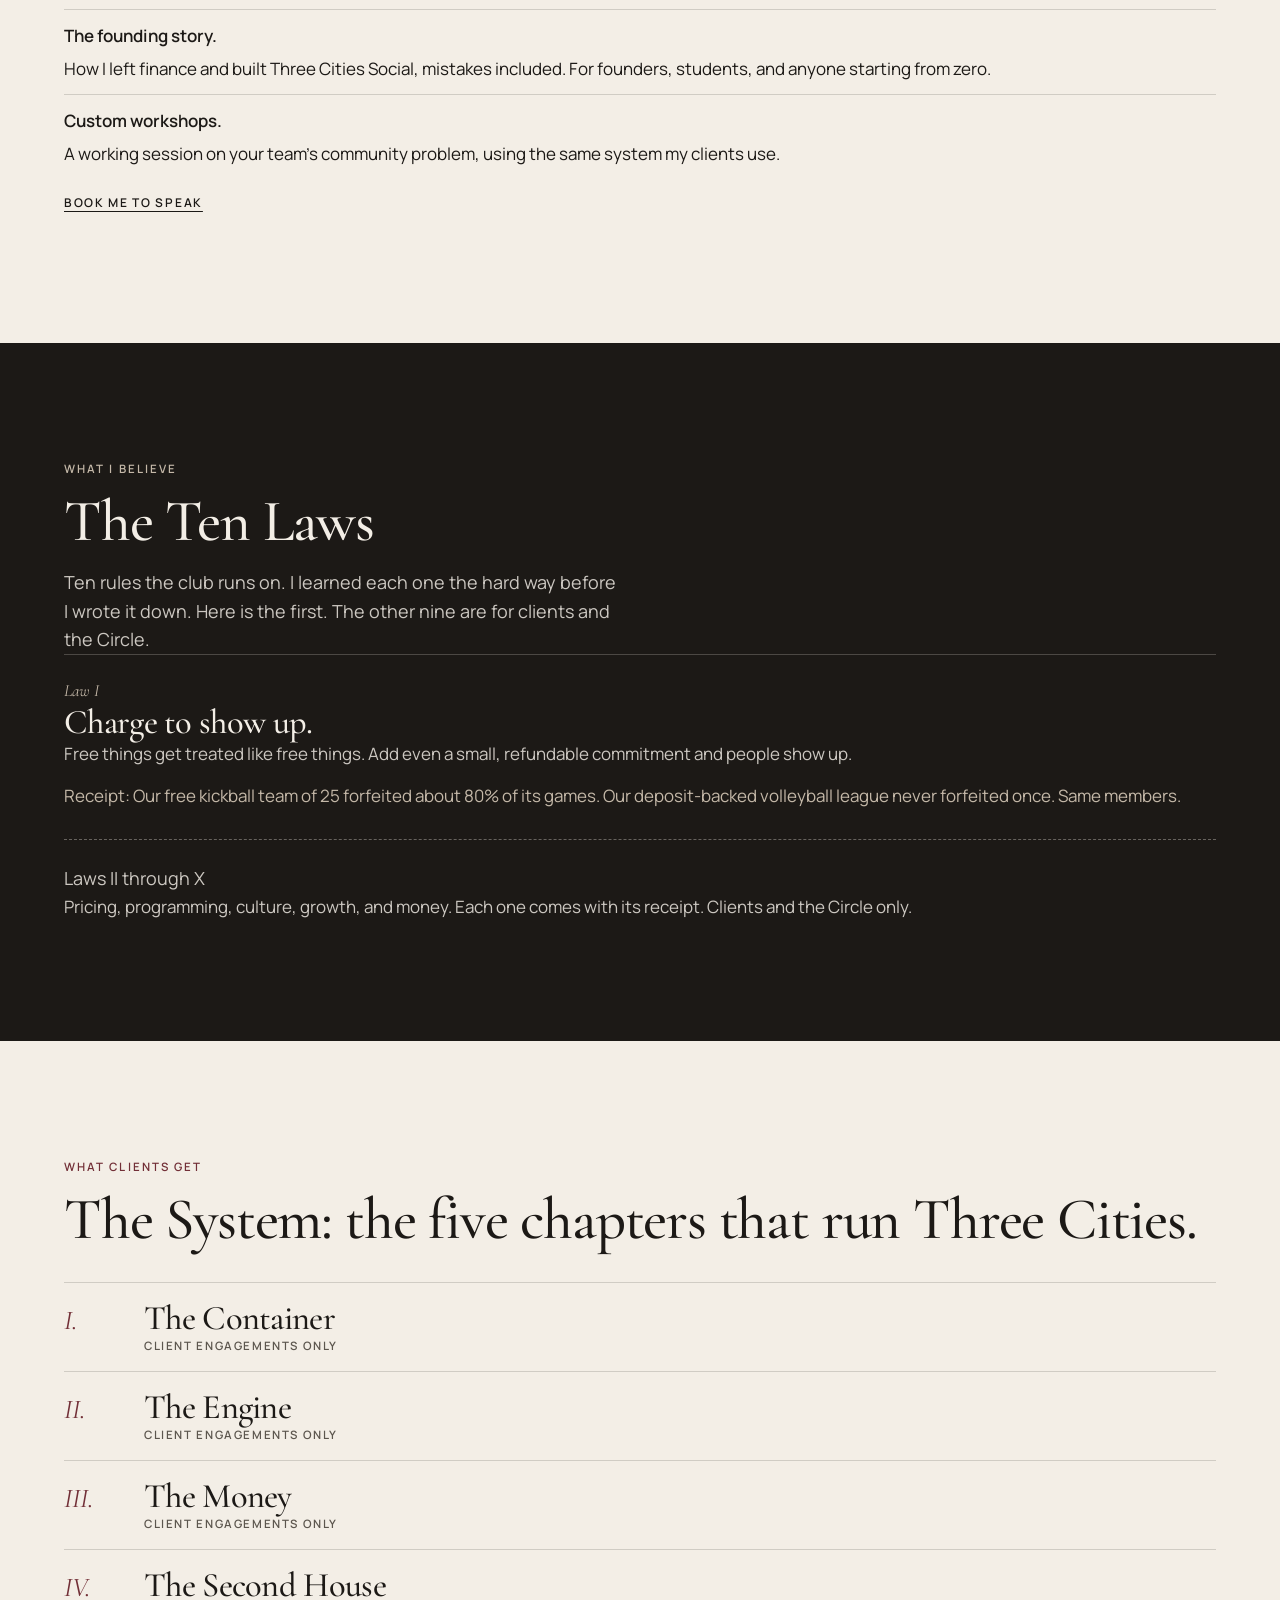
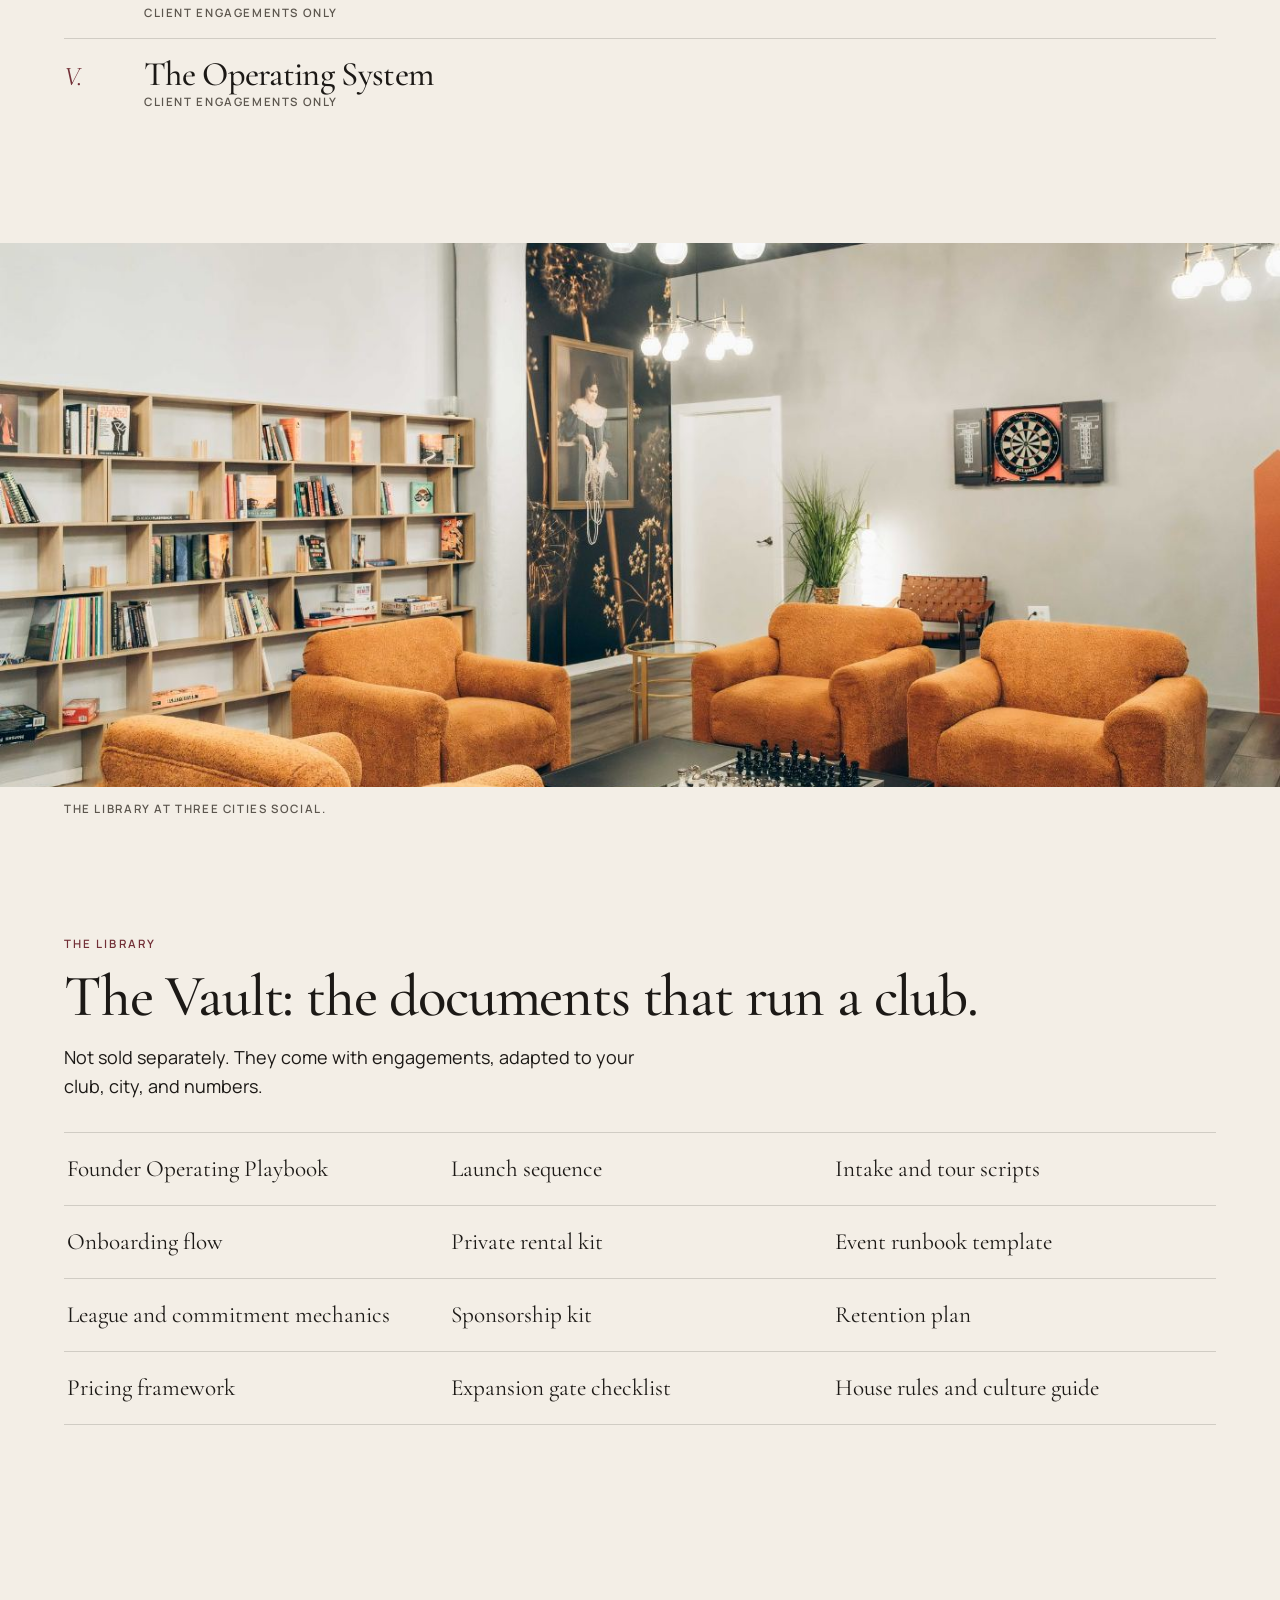
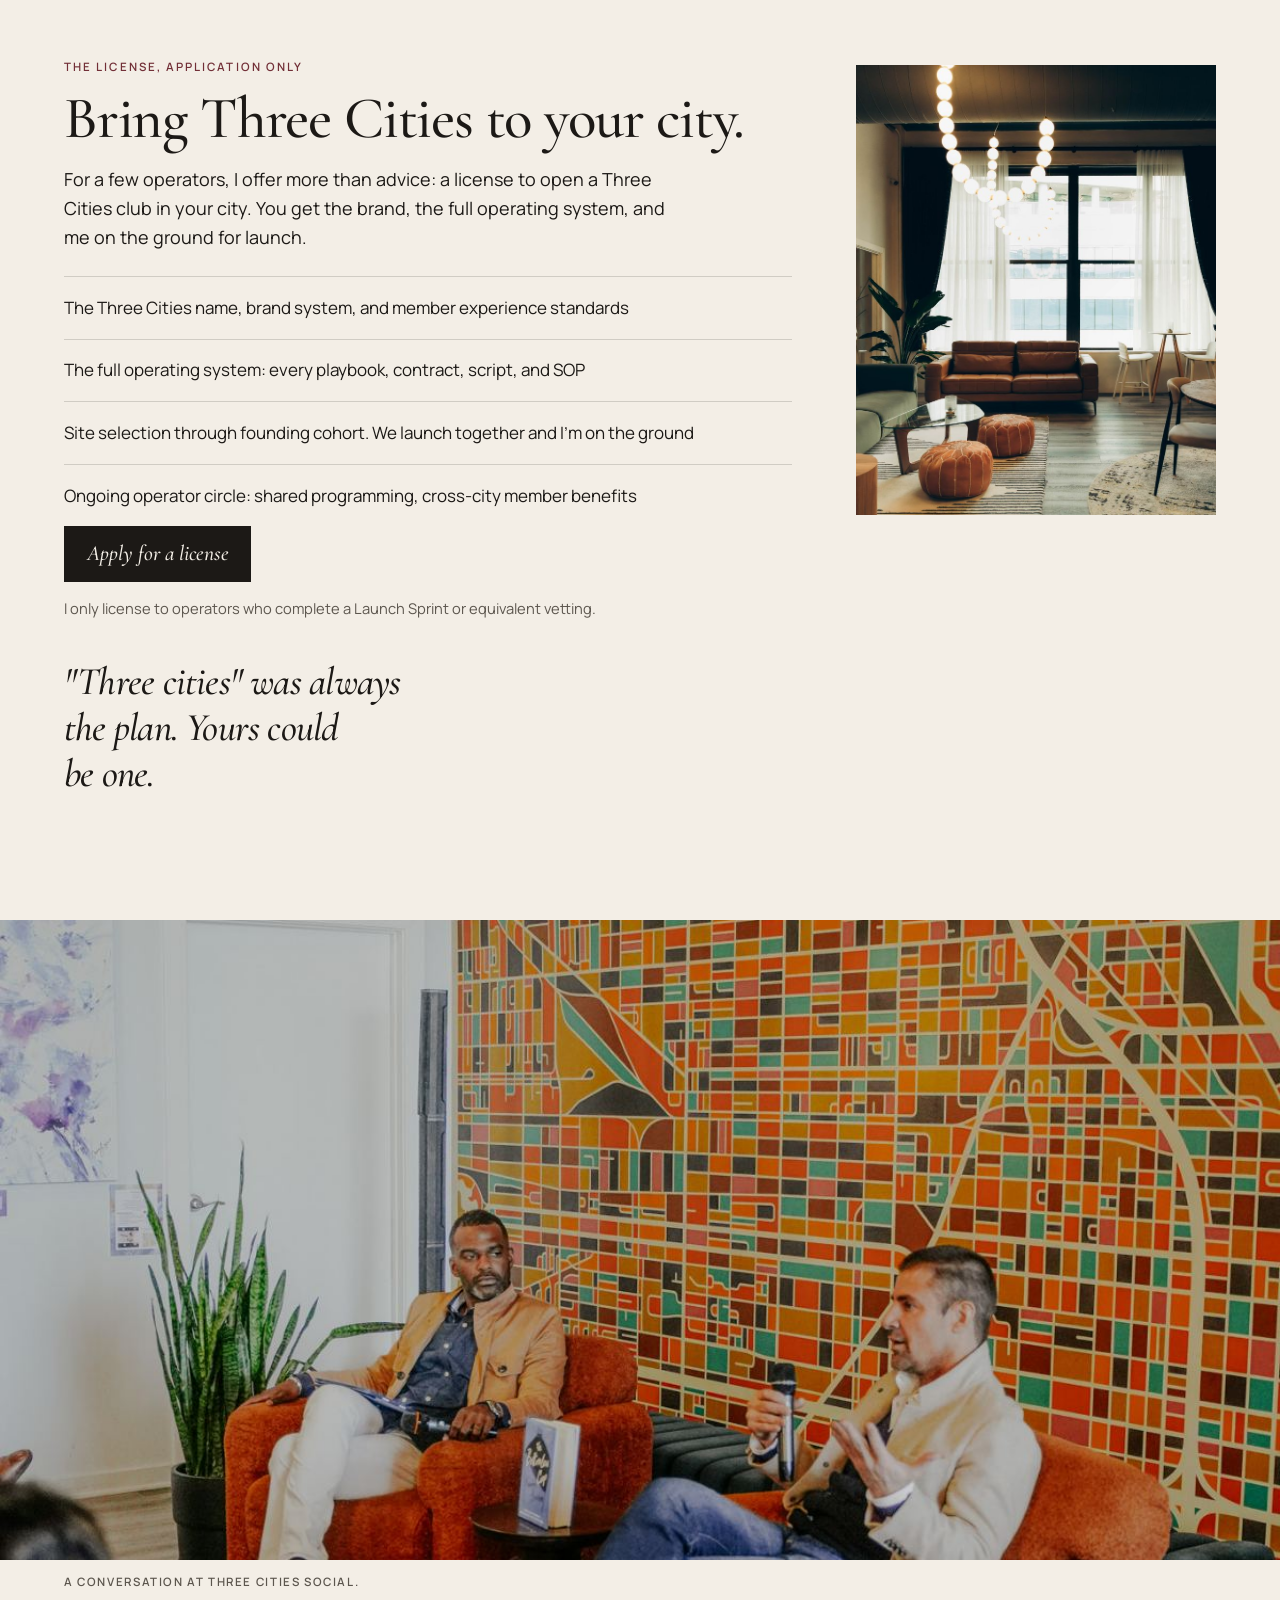
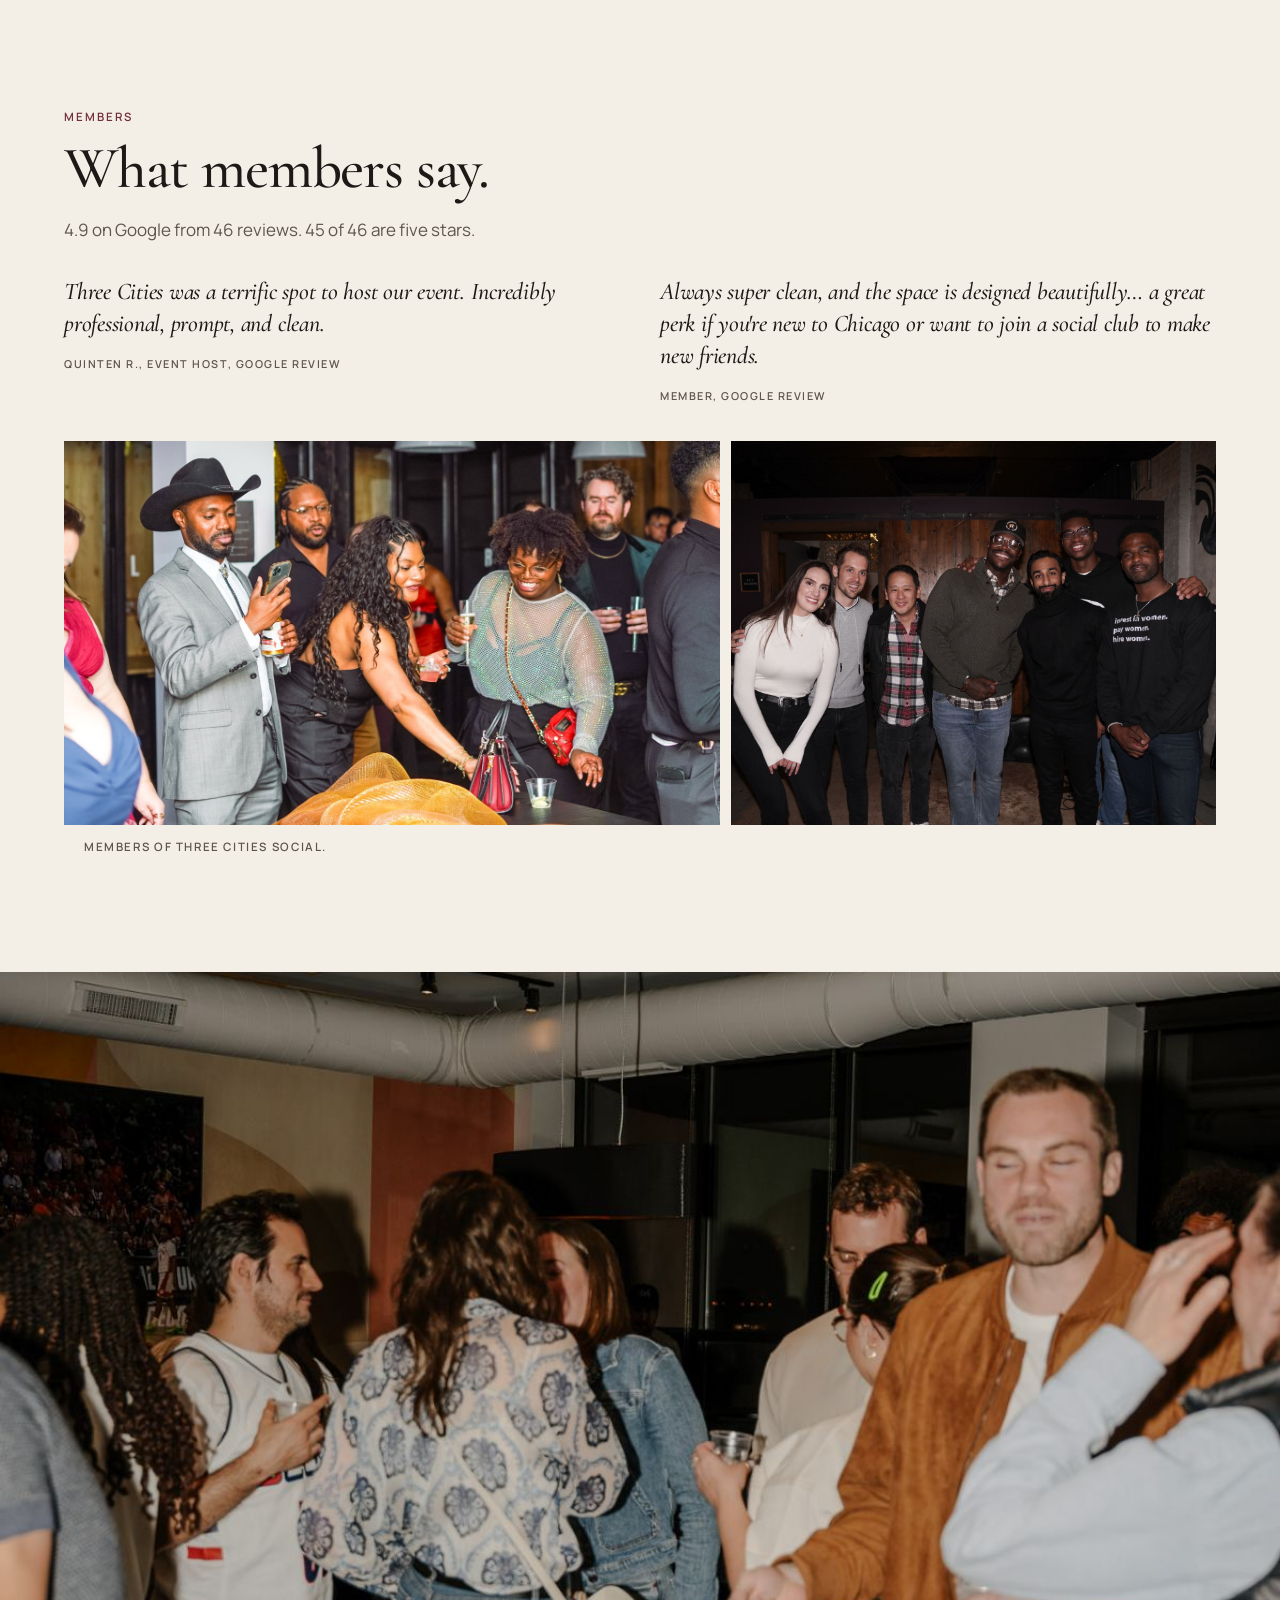
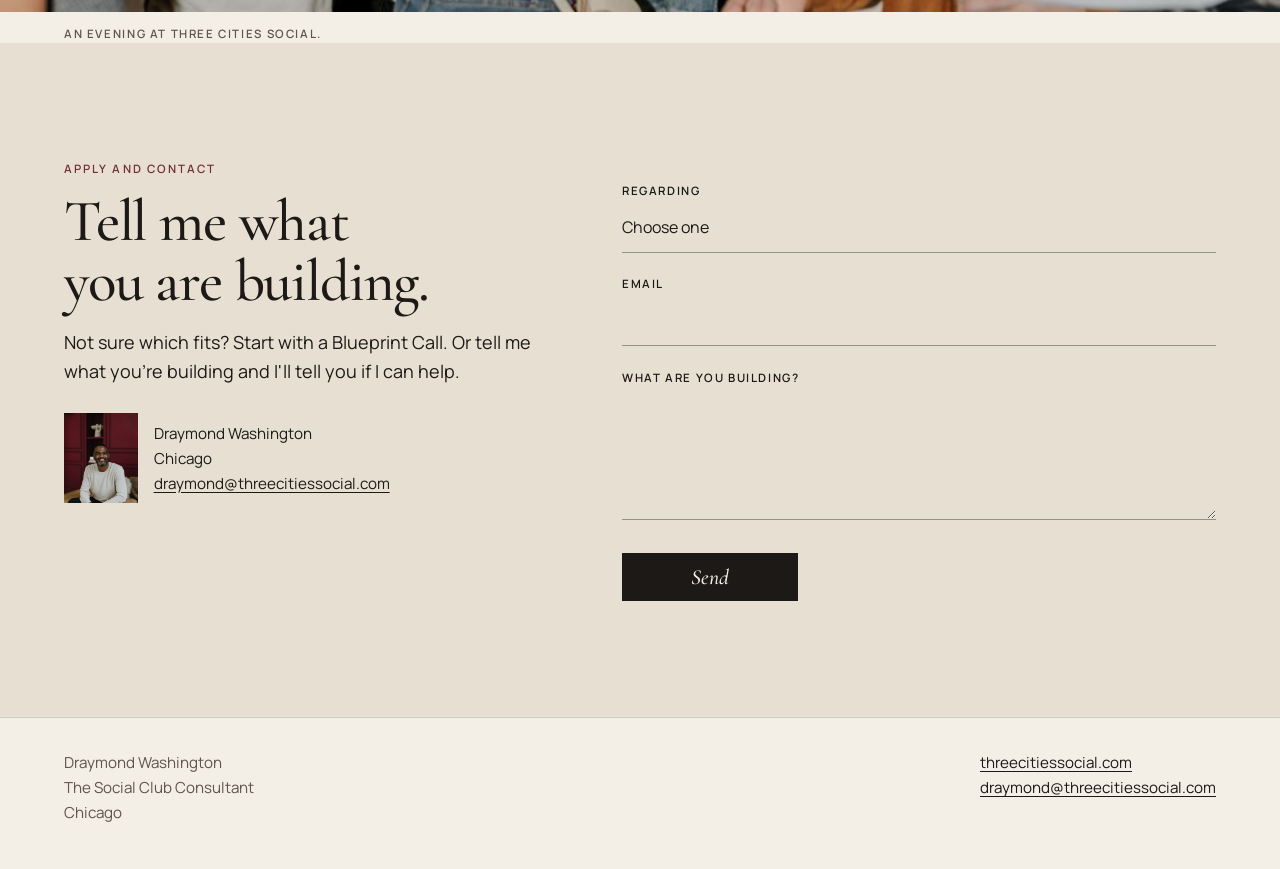
==== commit 0c82740c: "Merge origin/main into copy/cut-fluff Keep main's timeline heading, three short entries, removed Sys" ====
--- a/index.html
+++ b/index.html
@@ -4,7 +4,7 @@
 <meta charset="UTF-8">
 <meta name="viewport" content="width=device-width, initial-scale=1.0">
 <!-- PLACEHOLDER: draft v1 titles and descriptions, final copy expected about Nov 18. -->
-<title>Draymond Washington, The Social Club Consultant</title>
+<title>Draymond Washington | The Social Club Consultant</title>
 <meta name="description" content="Draymond Washington, social club consultant and community growth strategist for founders, brands, organizers, and spaces. Three Cities Social grew from 25 to 250+.">
 <meta name="author" content="Draymond Washington">
 <meta name="theme-color" content="#F3EEE6">
@@ -15,17 +15,18 @@
 <meta property="og:locale" content="en_US">
 <meta property="og:url" content="https://thesocialclubconsultant.com/">
 <meta property="og:site_name" content="The Social Club Consultant">
-<meta property="og:title" content="Draymond Washington, The Social Club Consultant">
-<meta property="og:description" content="The social club consultant and community growth strategist for founders, brands, organizers, and spaces. Three Cities Social grew from 25 founding members to 250+. 30-45 events a month.">
-<meta property="og:image" content="https://thesocialclubconsultant.com/ogcard.png">
+<meta property="og:title" content="Draymond Washington | The Social Club Consultant">
+<meta property="og:description" content="Book a Blueprint Call: 90 minutes, $350, and a written 30-day plan. From the founder of Three Cities Social, 250+ members.">
+<meta property="og:image" content="https://thesocialclubconsultant.com/share-card.png">
+<meta property="og:image:type" content="image/png">
 <meta property="og:image:width" content="1200">
-<meta property="og:image:height" content="630">
-<meta property="og:image:alt" content="Draymond Washington, The Social Club Consultant. Three Cities Social grew from 25 founding members to 250+.">
+<meta property="og:image:height" content="627">
+<meta property="og:image:alt" content="Draymond Washington smiling, seated in front of a red paneled wall, with the title The Social Club Consultant.">
 <meta name="twitter:card" content="summary_large_image">
-<meta name="twitter:title" content="Draymond Washington, The Social Club Consultant">
-<meta name="twitter:description" content="The social club consultant and community growth strategist for founders, brands, organizers, and spaces. Three Cities Social grew from 25 founding members to 250+. 30-45 events a month.">
-<meta name="twitter:image" content="https://thesocialclubconsultant.com/ogcard.png">
-<meta name="twitter:image:alt" content="Draymond Washington, The Social Club Consultant. Three Cities Social grew from 25 founding members to 250+.">
+<meta name="twitter:title" content="Draymond Washington | The Social Club Consultant">
+<meta name="twitter:description" content="Book a Blueprint Call: 90 minutes, $350, and a written 30-day plan. From the founder of Three Cities Social, 250+ members.">
+<meta name="twitter:image" content="https://thesocialclubconsultant.com/share-card.png">
+<meta name="twitter:image:alt" content="Draymond Washington smiling, seated in front of a red paneled wall, with the title The Social Club Consultant.">
 <link rel="preconnect" href="https://fonts.googleapis.com">
 <link rel="preconnect" href="https://fonts.gstatic.com" crossorigin>
 <link rel="preload" as="image" href="portrait.jpg" fetchpriority="high">
@@ -60,7 +61,7 @@
       "@id": "https://thesocialclubconsultant.com/#practice",
       "name": "The Social Club Consultant",
       "url": "https://thesocialclubconsultant.com/",
-      "image": "https://thesocialclubconsultant.com/ogcard.png",
+      "image": "https://thesocialclubconsultant.com/share-card.png",
       "description": "Draymond Washington advises club founders, brands, organizers, and spaces. Three Cities Social, a Chicago social club, grew from 25 founding members to 250+.",
       "founder": { "@id": "https://thesocialclubconsultant.com/#draymond" },
       "email": "draymond@threecitiessocial.com",
@@ -117,8 +118,8 @@
       <p class="hero-for">For club founders, brands, organizers, and spaces.</p>
       <p class="hero-proof">Three Cities Social, a Chicago social club, grew from 25 founding members to 250+.</p>
       <p class="hero-actions">
-        <a class="button" href="#contact">Contact me</a>
-        <a class="text-link" href="#for">Who it is for</a>
+        <a class="button" href="https://buy.stripe.com/8x200j6pWc1J3TffLW8Zq0M">Book a Blueprint Call<span class="sr-only">, $350 for 90 minutes</span></a>
+        <a class="text-link" href="#contact">Contact me</a>
       </p>
     </div>
   </section>
@@ -141,7 +142,7 @@
           <p>What most adults are missing isn't ambition. It's connection.</p>
           <footer>On leaving Merrill Lynch</footer>
         </blockquote>
-        <p>So I built Three Cities Social in River North, designed around one idea: make it easy to see the same people again. It worked. The club grew from 25 founding members to 250+. It runs 30-45 events a month.</p>
+        <p>I built Three Cities Social in River North around one idea: make it easy to see the same people again. It worked. The club grew from 25 founding members to 250+. It runs 30-45 events a month.</p>
       </div>
       <figure class="about-photo">
         <img src="draymond.jpg" width="1365" height="2048" alt="Draymond Washington hosting members at Three Cities Social in Chicago" loading="lazy" decoding="async">
@@ -170,8 +171,8 @@
   <section class="section close-note" aria-labelledby="close-title">
     <div class="wrap">
       <div class="close-note-inner">
-        <h2 id="close-title">Knowing when to close is part of the job.</h2>
-        <p>I opened a second location, and I closed it on purpose. When the numbers said walk, I walked away from a ~$1.4M lease renewal, and the club is stronger for it. Most consultants only sell the growth story. I'll help you know when to expand, and when to stop.</p>
+        <h2 id="close-title">Knowing when to close.</h2>
+        <p>I opened a second location and closed it on purpose. The numbers said walk, so I walked away from a ~$1.4M lease renewal. Most consultants only sell growth. I'll help you decide when to expand and when to stop.</p>
       </div>
     </div>
   </section>
@@ -181,8 +182,8 @@
     <div class="wrap split split-who">
       <div class="split-intro">
         <p class="kicker">Who it is for</p>
-        <h2 id="for-title">I help people build clubs that actually work.</h2>
-        <p class="lede">Plenty of consultants will sell you community strategy. I signed the leases, set the prices, ran 500+ events, made the payroll, and closed the location that didn't pencil. You get the playbook and the scar tissue.</p>
+        <h2 id="for-title">I help people build clubs that work.</h2>
+        <p class="lede">I signed the leases, set the prices, ran 500+ events, made payroll, and closed the location that didn't pencil. You get what I learned doing it.</p>
       </div>
       <figure class="sticky-photo">
         <img src="clubroom.jpg" width="1200" height="1800" alt="Green armchairs arranged in a circle under ring lights at Three Cities Social" loading="lazy" decoding="async">
@@ -192,28 +193,28 @@
           <span class="idx" aria-hidden="true">01</span>
           <div>
             <h3>The aspiring founder</h3>
-            <p>You have the idea and maybe a waitlist. You need the sequence: proof before lease, cohort before opening, the napkin test before the broker tour.</p>
+            <p>You have an idea and maybe a waitlist. Prove demand before you sign a lease. Get a founding cohort before you open. Run the napkin test before the broker tour.</p>
           </div>
         </li>
         <li>
           <span class="idx" aria-hidden="true">02</span>
           <div>
             <h3>The organizer</h3>
-            <p>Your run club, dinner series, or league already draws a crowd. You want to turn showing up into membership, and revenue, without killing the soul.</p>
+            <p>Your run club, dinner series, or league already draws a crowd. You want to turn that into paid membership and keep what people like about it.</p>
           </div>
         </li>
         <li>
           <span class="idx" aria-hidden="true">03</span>
           <div>
             <h3>The space</h3>
-            <p>You operate a venue, studio, or coworking floor with dead hours. A membership layer can be your highest-margin product if it is built as a club, not a discount.</p>
+            <p>You run a venue, studio, or coworking floor with dead hours. A membership can fill them if you build it as a club, not a discount.</p>
           </div>
         </li>
         <li>
           <span class="idx" aria-hidden="true">04</span>
           <div>
             <h3>The brand or company</h3>
-            <p>You want real community: members, rituals, retention. Not another activation that ends when the budget does.</p>
+            <p>You want members who come back. Not another activation that ends when the budget does.</p>
           </div>
         </li>
       </ol>
@@ -225,62 +226,35 @@
     <div class="wrap">
       <p class="kicker">Offers</p>
       <h2 id="offers-title">Work with me.</h2>
-      <p class="lede">The Operators Circle is the founding table. A Blueprint Call is where everyone starts.</p>
-
-      <article class="offer-featured" id="circle">
+      <p class="lede">Start with a Blueprint Call. The Operators Circle is for operators who want an ongoing group.</p>
+
+      <article class="offer-featured" id="blueprint">
         <p class="kicker">Featured</p>
-        <h3>The Operators Circle</h3>
-        <p class="price">$149/mo</p>
-        <p class="offer-lead">Founding rate. Capped at 50. Founding members keep that rate for as long as they stay. The Circle opens when the founding waitlist fills, so it stays a table, not an audience.</p>
-        <p><a class="button" href="apply.html">Apply for a founding seat<span class="sr-only"> in the Operators Circle</span></a></p>
+        <h3>The Blueprint Call</h3>
+        <p class="price">$350 for 90 minutes</p>
+        <p class="offer-lead">The first step. For founders who need a plan now.</p>
+        <ul>
+          <li>A teardown of your concept, space plan, and numbers</li>
+          <li>Pricing and funnel recommendations on the call</li>
+          <li>A written 30-day action plan within 48 hours</li>
+          <li>The expansion-gate and napkin-test worksheets</li>
+        </ul>
+        <p class="guarantee">If you do not leave with a clear next 30 days, the call is free.</p>
+        <p><a class="button" href="https://buy.stripe.com/8x200j6pWc1J3TffLW8Zq0M">Book a Blueprint Call<span class="sr-only">, $350</span></a></p>
       </article>
-      <div class="detail-grid">
-        <div>
-          <h3>The monthly table</h3>
-          <p>One live group session a month: a teardown of one member's club, a working topic from the System, and open problem-solving. Recorded for the vault.</p>
-        </div>
-        <div>
-          <h3>The channel</h3>
-          <p>A private space for the questions between sessions: pricing calls, vendor checks, lease gut-checks. Someone in the room has faced it.</p>
-        </div>
-        <div>
-          <h3>Template drops</h3>
-          <p>Working documents from the Vault released to the Circle over time, with walkthroughs of how to adapt them.</p>
-        </div>
-        <div>
-          <h3>The network effect</h3>
-          <p>Cross-city referrals, guest-host swaps, and first access to Founder Days, workshops, and license conversations.</p>
-        </div>
-      </div>
-
-      <div class="offer-grid">
-        <article class="offer">
-          <p class="kicker">The entry point</p>
-          <h3>The Blueprint Call</h3>
-          <p class="price">$350 for 90 minutes</p>
-          <p class="offer-lead">For founders who need direction now.</p>
-          <ul>
-            <li>Full teardown of your concept, space plan, and numbers</li>
-            <li>Pricing and funnel recommendations on the call</li>
-            <li>A written 30-day action plan within 48 hours</li>
-            <li>The expansion-gate and napkin-test worksheets</li>
-          </ul>
-          <p class="guarantee">If you do not leave with a clear next 30 days, the call is free.</p>
-          <p><a class="text-link" href="https://buy.stripe.com/8x200j6pWc1J3TffLW8Zq0M">Book the call<span class="sr-only">, Blueprint Call, $350</span></a></p>
-        </article>
-        <article class="offer">
-          <h3>The Founder Day</h3>
-          <p class="price">$1,800 for one day in Chicago</p>
-          <p class="offer-lead">See a working club from the inside.</p>
-          <ul>
-            <li>A full day in Chicago. Tour it like a prospect, staff it like an owner</li>
-            <li>Sit in on real programming and member operations</li>
-            <li>Afternoon working session on your club's plan</li>
-            <li>30-day follow-up call once you're home</li>
-          </ul>
-          <p><a class="text-link" href="https://buy.stripe.com/00wbJ13dK0j1ahDarC8Zq0N">Book the day<span class="sr-only">, Founder Day, $1,800</span></a></p>
-        </article>
-      </div>
+
+      <article class="offer offer-solo">
+        <h3>The Founder Day</h3>
+        <p class="price">$1,800 for one day in Chicago</p>
+        <p class="offer-lead">Spend a day inside a working club.</p>
+        <ul>
+          <li>A full day in Chicago. Tour it like a prospect, then work it like an owner</li>
+          <li>Sit in on programming and member operations</li>
+          <li>Afternoon working session on your club's plan</li>
+          <li>30-day follow-up call once you're home</li>
+        </ul>
+        <p><a class="text-link" href="https://buy.stripe.com/00wbJ13dK0j1ahDarC8Zq0N">Book the day<span class="sr-only">, Founder Day, $1,800</span></a></p>
+      </article>
 
       <div class="offer-grid">
         <article class="offer">
@@ -289,7 +263,7 @@
           <ul>
             <li>Weekly working sessions, direct access in between</li>
             <li>Concept, pricing, and founding-member offer, built together</li>
-            <li>Your launch sequence, tour script, and onboarding choreography</li>
+            <li>Your launch sequence, tour script, and onboarding flow</li>
             <li>The full Vault, adapted to your club</li>
             <li>Goal: founding members committed before you open</li>
           </ul>
@@ -297,40 +271,66 @@
         </article>
         <article class="offer">
           <h3>Operating Partner</h3>
-          <p class="offer-lead">A founder-operator in your corner, ongoing. Three-month minimum.</p>
+          <p class="offer-lead">Ongoing help from someone who has run a club. Three-month minimum.</p>
           <ul>
             <li>Monthly strategy session, plus a review of anything between sessions</li>
             <li>Your numbers read monthly: recurring revenue, churn, event results</li>
             <li>Programming calendar and sponsorship pipeline reviews</li>
-            <li>Vendor, lease, and hiring decisions, pressure-tested</li>
+            <li>Vendor, lease, and hiring decisions, reviewed before you commit</li>
           </ul>
           <p><a class="button" href="#contact" data-regarding="Operating Partner">Contact me<span class="sr-only"> about Operating Partner</span></a></p>
         </article>
       </div>
 
+      <article class="also" id="circle">
+        <p class="kicker">Membership</p>
+        <h3>The Operators Circle</h3>
+        <p class="price">$149/mo</p>
+        <p class="offer-lead">Founding rate. Capped at 50 members. Founding members keep that rate as long as they stay. The Circle opens when the founding waitlist fills.</p>
+        <p><a class="text-link" href="apply.html">Apply for a founding seat<span class="sr-only"> in the Operators Circle</span></a></p>
+        <div class="detail-grid">
+          <div>
+            <h3>Monthly session</h3>
+            <p>One live group session a month. We tear down one member's club, work through a topic from the System, and solve open problems. Recorded for the Vault.</p>
+          </div>
+          <div>
+            <h3>Private channel</h3>
+            <p>Ask questions between sessions: pricing, vendors, leases. Someone in the room has dealt with it.</p>
+          </div>
+          <div>
+            <h3>Template drops</h3>
+            <p>I release working documents from the Vault to the Circle over time, with a walkthrough for adapting each one.</p>
+          </div>
+          <div>
+            <h3>The network</h3>
+            <p>Referrals across cities, guest-host swaps, and first access to Founder Days, workshops, and license conversations.</p>
+          </div>
+        </div>
+      </article>
+
       <article class="offer-speaking">
         <p class="kicker">Speaking</p>
-        <h3>Put the story on your stage.</h3>
-        <p class="offer-lead">Keynotes, panels, and working sessions for conferences, companies, universities, and hospitality groups, told with the receipts, not the highlight reel.</p>
+        <h3>Talks I give.</h3>
+        <p class="offer-lead">Keynotes, panels, and workshops for conferences, companies, universities, and hospitality groups. I bring the numbers and the mistakes.</p>
         <ul class="talks">
           <li>
             <strong>The Loneliness Business.</strong>
-            <span>Why belonging is the next great local industry, and what it actually takes to sell it. For conferences and brand teams.</span>
+            <span>Why belonging is a real local business, and what it takes to sell it. For conferences and brand teams.</span>
           </li>
           <li>
             <strong>Charge to Show Up.</strong>
-            <span>The counterintuitive economics of community, and why free kills the thing it grows. For operators and marketers.</span>
+            <span>Why charging gets people to show up and why free gets ignored. For operators and marketers.</span>
           </li>
           <li>
             <strong>The founding story.</strong>
-            <span>The founding story, mistakes intact. For founders, students, and anyone building from zero.</span>
+            <span>How I left finance and built Three Cities Social, mistakes included. For founders, students, and anyone starting from zero.</span>
           </li>
           <li>
             <strong>Custom workshops.</strong>
-            <span>A working session built on your team's actual community problem, using the same system my clients run.</span>
+            <span>A working session on your team's community problem, using the same system my clients use.</span>
           </li>
         </ul>
-        <p><a class="text-link" href="mailto:draymond@threecitiessocial.com?subject=Speaking%20Inquiry">Book Draymond to speak</a></p>
+        <p><a class="text-link" href="mailto:draymond@threecitiessocial.com?subject=Speaking%20Inquiry">Book me to speak</a></p>
       </article>
     </div>
   </section>
@@ -339,16 +339,16 @@
     <div class="wrap">
       <p class="kicker">What I believe</p>
       <h2 id="laws-title">The Ten Laws</h2>
-      <p class="lede">Ten rules the club actually runs on, each one paid for before it was written down. Here is the first. The other nine belong to clients and the Circle.</p>
+      <p class="lede">Ten rules the club runs on. I learned each one the hard way before I wrote it down. Here is the first. The other nine are for clients and the Circle.</p>
       <div class="law">
         <div class="num">Law I</div>
         <h3>Charge to show up.</h3>
-        <p>Free things get treated like free things. Attach even a small, refundable commitment and attendance transforms.</p>
+        <p>Free things get treated like free things. Add even a small, refundable commitment and people show up.</p>
         <p class="receipt">Receipt: Our free kickball team of 25 forfeited about 80% of its games. Our deposit-backed volleyball league never forfeited once. Same members.</p>
       </div>
       <div class="locked">
         <p class="lede">Laws II through X</p>
-        <p>Pricing, programming, culture, growth, and the one about money. Each with the receipt that taught it. Clients and the Circle only.</p>
+        <p>Pricing, programming, culture, growth, and money. Each one comes with its receipt. Clients and the Circle only.</p>
       </div>
     </div>
   </section>
@@ -375,18 +375,18 @@
   <section class="section" id="vault" aria-labelledby="vault-title">
     <div class="wrap">
       <p class="kicker">The library</p>
-      <h2 id="vault-title">The Vault: the documents that run a real club.</h2>
-      <p class="lede">Not for sale separately. They travel with engagements, adapted to your club, your city, your numbers.</p>
+      <h2 id="vault-title">The Vault: the documents that run a club.</h2>
+      <p class="lede">Not sold separately. They come with engagements, adapted to your club, city, and numbers.</p>
       <ul class="vault-grid">
         <li>Founder Operating Playbook</li>
         <li>Launch sequence</li>
         <li>Intake and tour scripts</li>
-        <li>Onboarding choreography</li>
+        <li>Onboarding flow</li>
         <li>Private rental kit</li>
         <li>Event runbook template</li>
         <li>League and commitment mechanics</li>
         <li>Sponsorship kit</li>
-        <li>Retention machinery</li>
+        <li>Retention plan</li>
         <li>Pricing framework</li>
         <li>Expansion gate checklist</li>
         <li>House rules and culture guide</li>
@@ -399,15 +399,15 @@
       <div>
         <p class="kicker">The license, application only</p>
         <h2 id="franchise-title">Bring Three Cities to your city.</h2>
-        <p class="lede">For a few operators, this goes past advice: a license to build a Three Cities club of your own. The brand, the full operating system, and me on the ground for launch.</p>
+        <p class="lede">For a few operators, I offer more than advice: a license to open a Three Cities club in your city. You get the brand, the full operating system, and me on the ground for launch.</p>
         <ul class="talks">
           <li><span>The Three Cities name, brand system, and member experience standards</span></li>
           <li><span>The full operating system: every playbook, contract, script, and SOP</span></li>
-          <li><span>Site selection through founding cohort, launched together, on the ground</span></li>
+          <li><span>Site selection through founding cohort. We launch together and I'm on the ground</span></li>
           <li><span>Ongoing operator circle: shared programming, cross-city member benefits</span></li>
         </ul>
         <p><a class="button" href="mailto:draymond@threecitiessocial.com?subject=Three%20Cities%20License%20Application">Apply for a license</a></p>
-        <p class="fine">Licenses are granted to operators who complete a Launch Sprint or equivalent vetting. Serious inquiries only.</p>
+        <p class="fine">I only license to operators who complete a Launch Sprint or equivalent vetting.</p>
       </div>
       <figure class="about-photo photo-room">
         <img src="lounge.jpg" width="1400" height="933" alt="Daylit lounge at Three Cities Social, with a leather sofa, sheer curtains, and a globe light" loading="lazy" decoding="async">
@@ -415,7 +415,7 @@
     </div>
     <div class="wrap">
       <blockquote class="pull">
-        <p>"Three cities" was always the plan. Yours could be one of them.</p>
+        <p>"Three cities" was always the plan. Yours could be one.</p>
       </blockquote>
     </div>
   </section>
@@ -428,8 +428,8 @@
   <section class="section" aria-labelledby="reviews-title">
     <div class="wrap">
       <p class="kicker">Members</p>
-      <h2 id="reviews-title">Don't take my word for it. Take the members'.</h2>
-      <p class="rating">4.9 on Google, from 46 reviews. 45 of 46 are five stars. The one that is not keeps me honest.</p>
+      <h2 id="reviews-title">What members say.</h2>
+      <p class="rating">4.9 on Google from 46 reviews. 45 of 46 are five stars.</p>
       <div class="quotes">
         <figure class="quote">
           <blockquote>
@@ -467,7 +467,7 @@
       <div class="prose">
         <p class="kicker">Apply and contact</p>
         <h2 id="contact-title">Tell me what you are building.</h2>
-        <p class="lede">Not sure which fits? The Blueprint Call is where everyone starts. Or tell me what you're building and I'll tell you straight if I can help.</p>
+        <p class="lede">Not sure which fits? Start with a Blueprint Call. Or tell me what you're building and I'll tell you if I can help.</p>
         <div class="sig">
           <img src="headshot.jpg" width="1000" height="1499" alt="Portrait of Draymond Washington" loading="lazy" decoding="async">
           <p>Draymond Washington<br>Chicago<br><a href="mailto:draymond@threecitiessocial.com">draymond@threecitiessocial.com</a></p>
@@ -484,8 +484,8 @@
           <label for="regarding">Regarding</label>
           <select id="regarding" name="Regarding">
             <option value="">Choose one</option>
+            <option>Blueprint Call</option>
             <option>Operators Circle</option>
-            <option>Blueprint Call</option>
             <option>Founder Day</option>
             <option>Launch Sprint</option>
             <option>Operating Partner</option>
@@ -502,7 +502,7 @@
           <button class="button" type="submit">Send</button>
         </form>
         <div id="contact-thanks" role="status">
-          <h3 tabindex="-1">Note received.</h3>
+          <h3 tabindex="-1">Got it.</h3>
           <p>It is in my inbox. I read and answer every one.</p>
         </div>
       </div>
--- a/styles.css
+++ b/styles.css
@@ -742,6 +742,14 @@
 }
 
 .offer-featured .kicker { color: #C4B8A8; }
+
+.offer-featured .guarantee { color: rgba(243, 238, 230, 0.86); }
+
+.offer-solo {
+  margin-top: 3rem;
+  padding-top: 2.5rem;
+  border-top: 1px solid var(--line);
+}
 
 .offer-featured h3 {
   color: var(--paper);
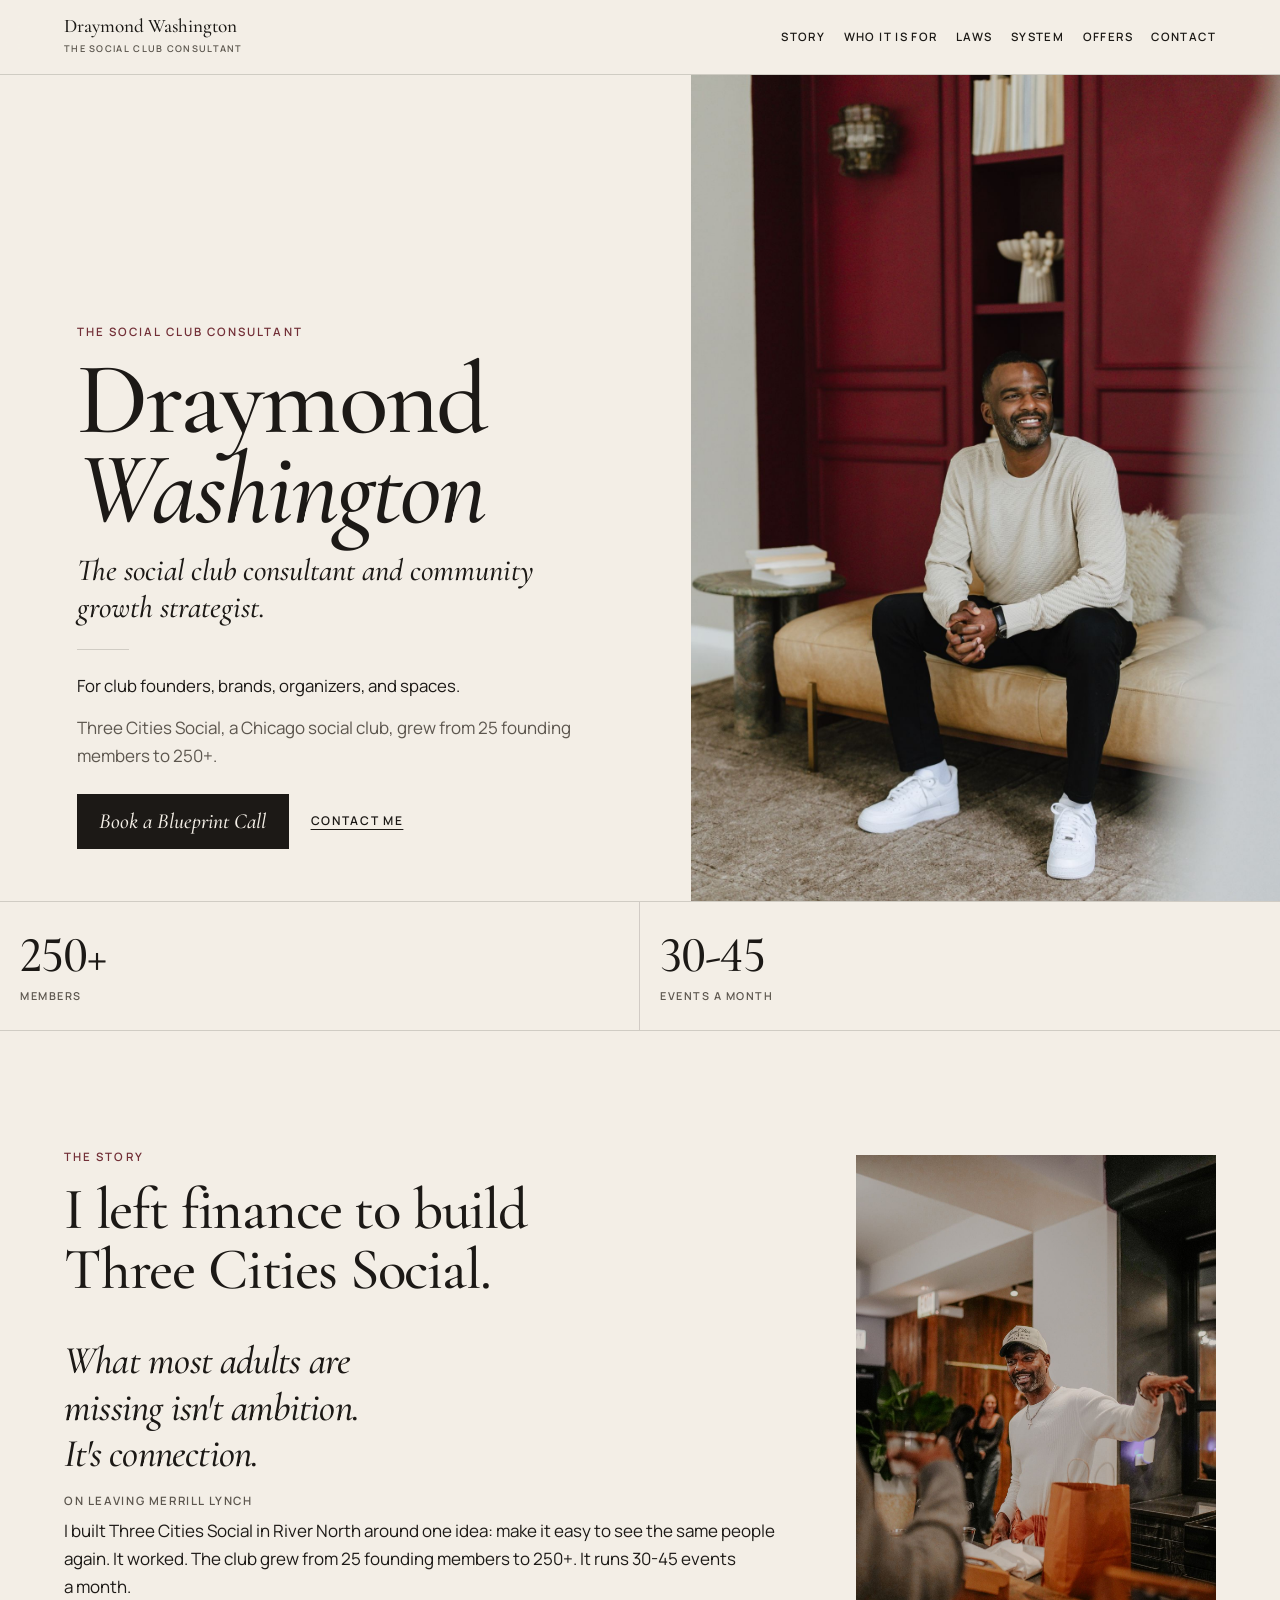
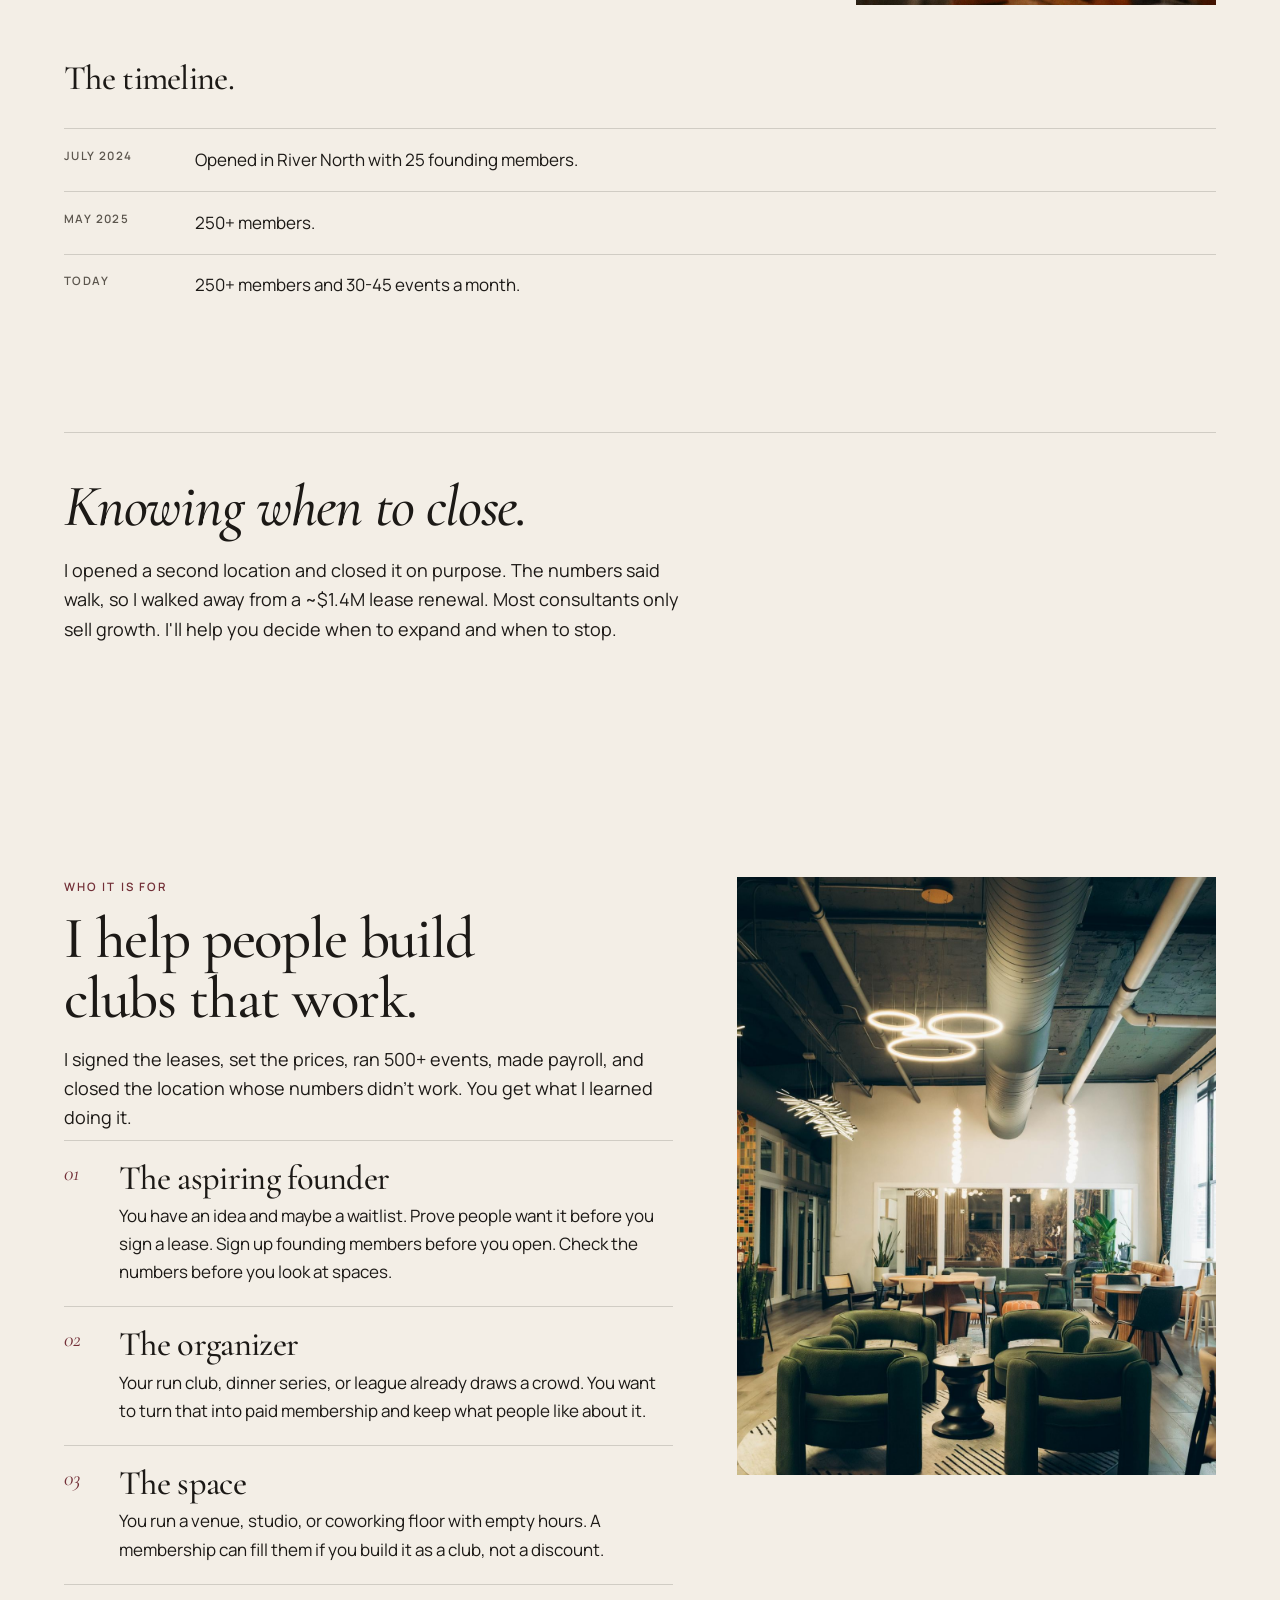
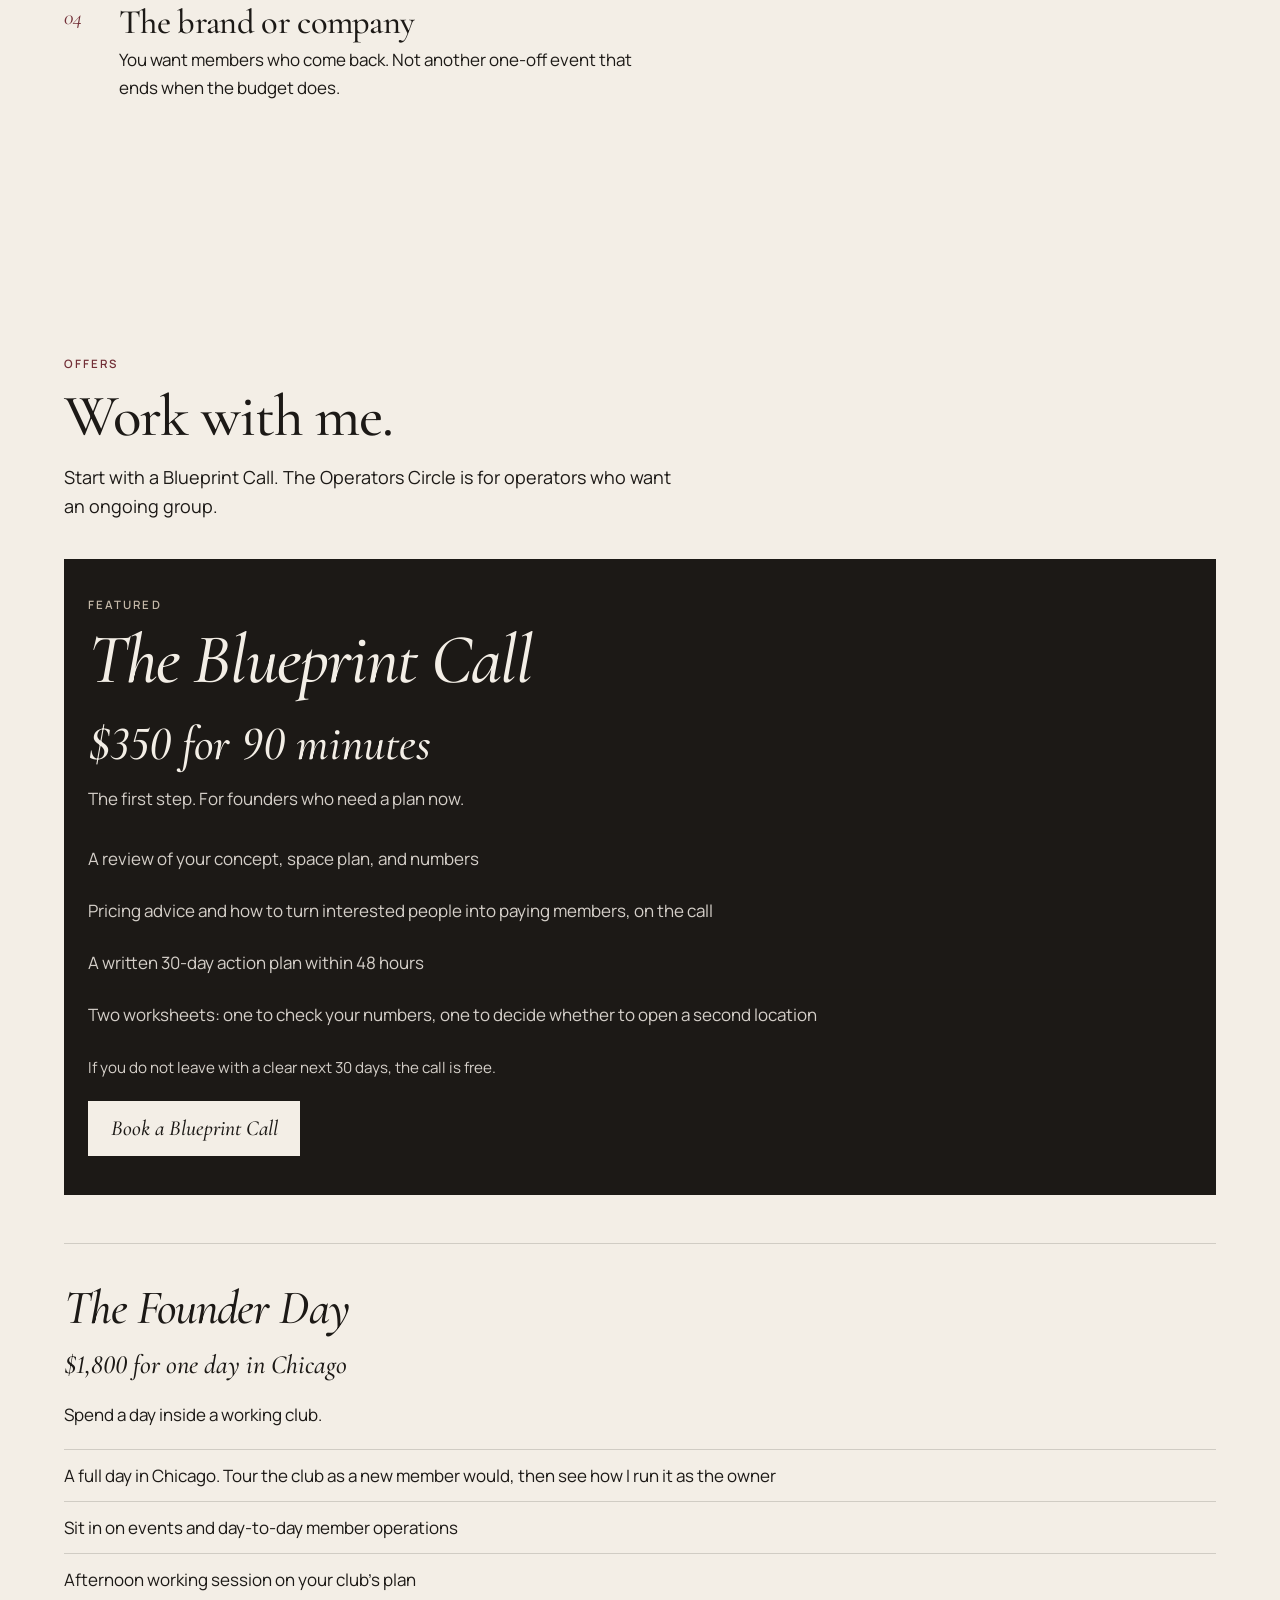
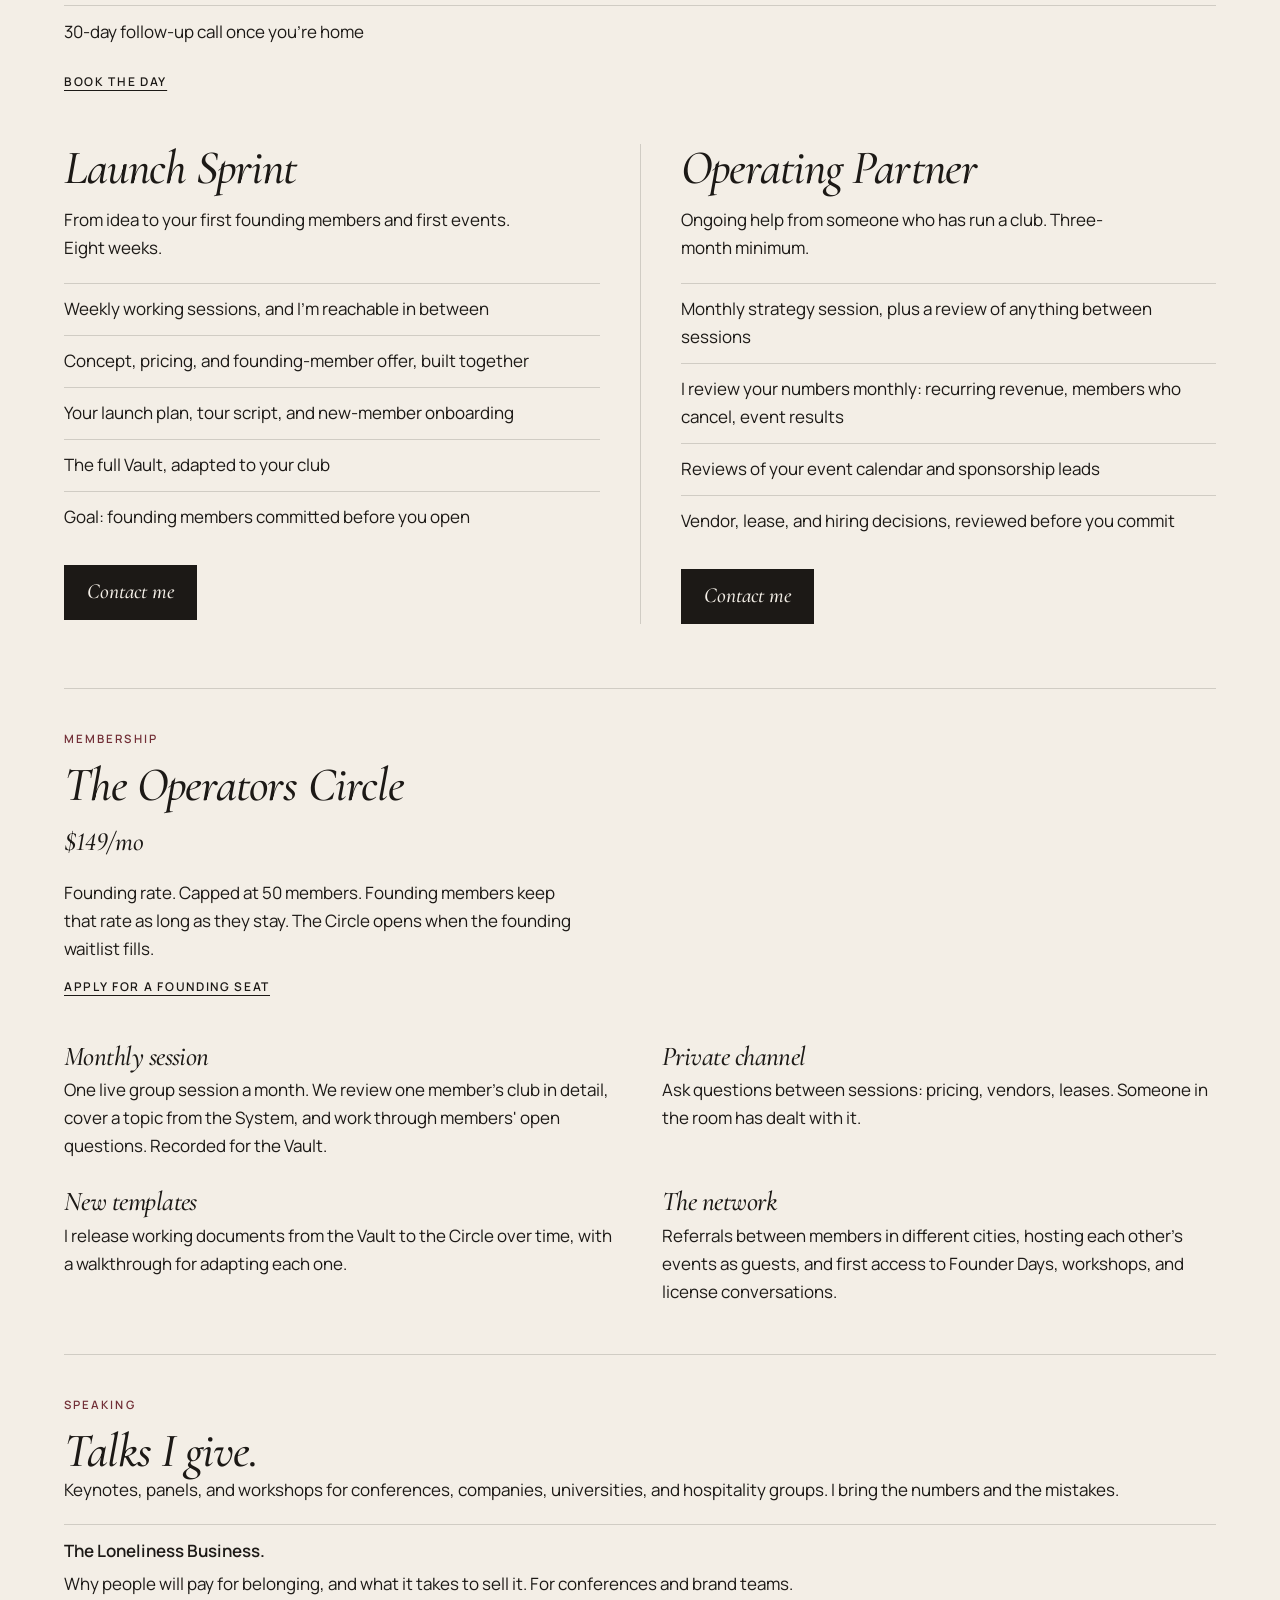
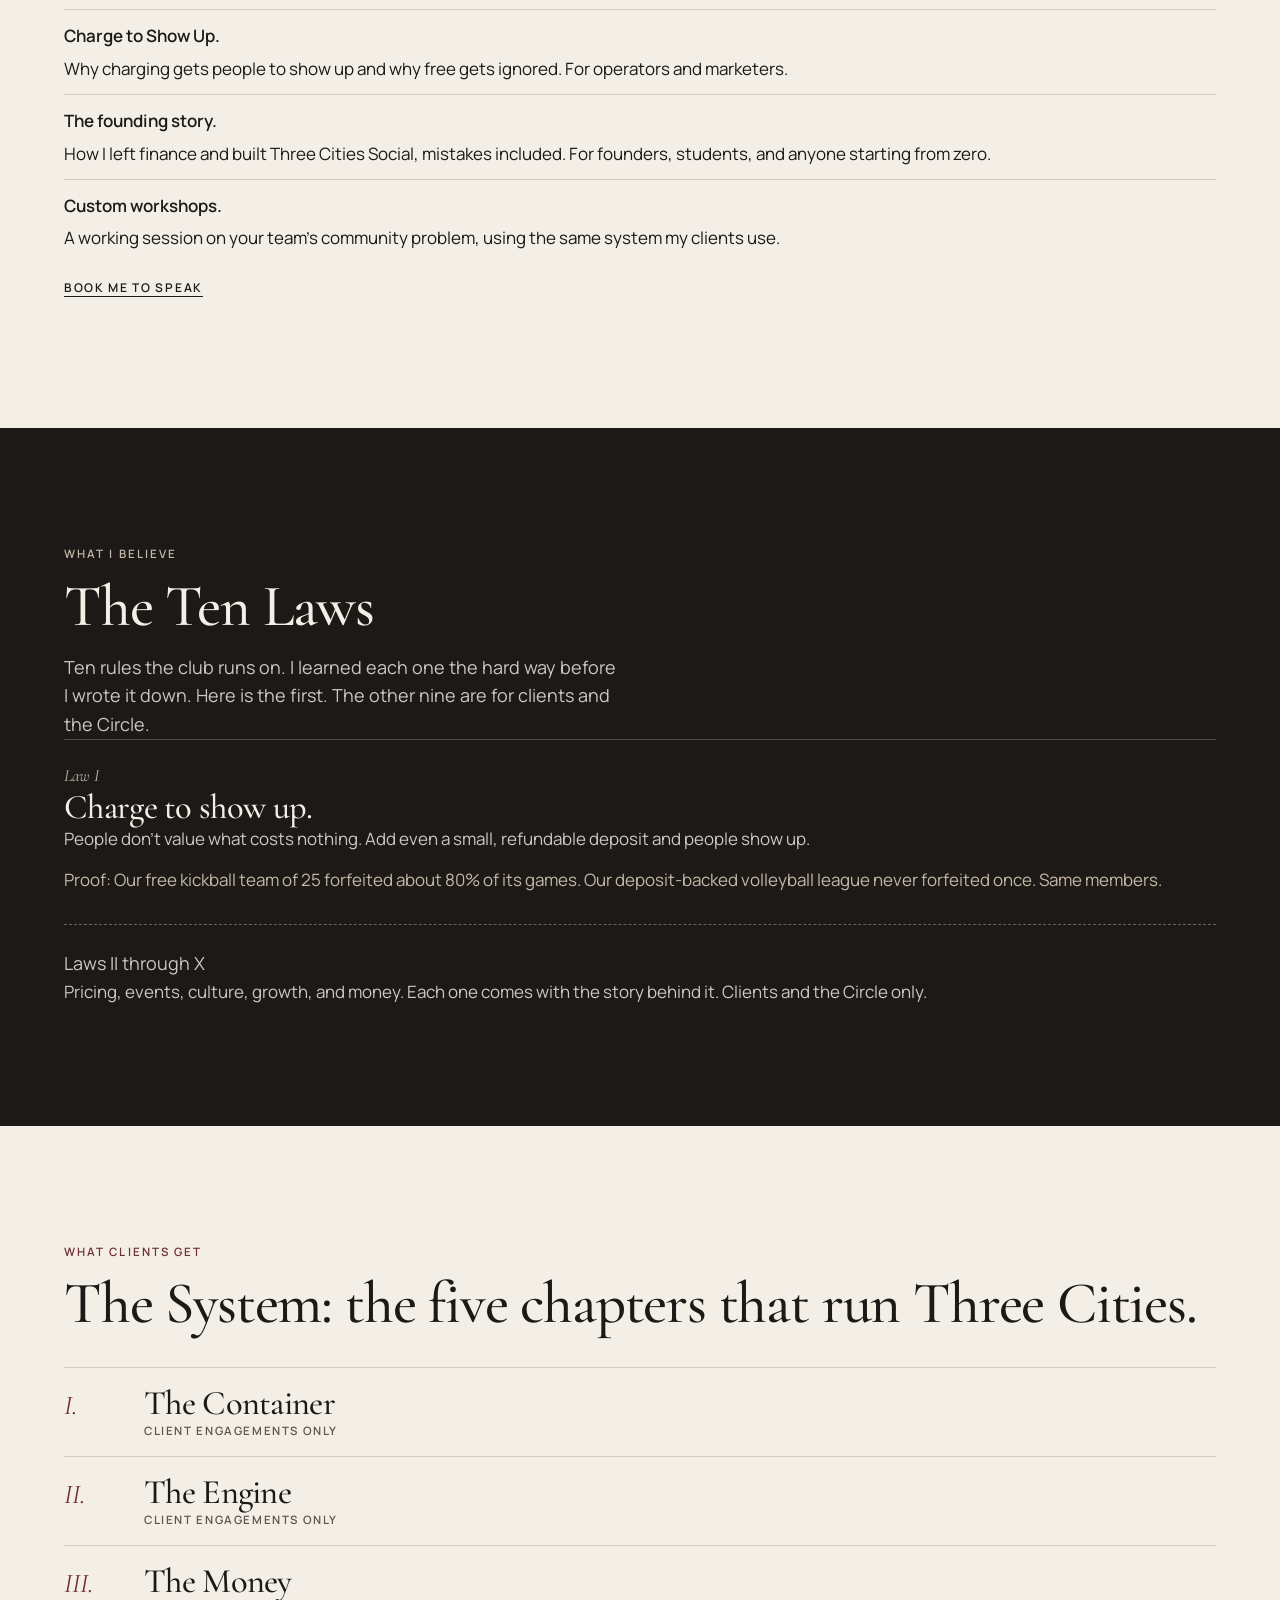
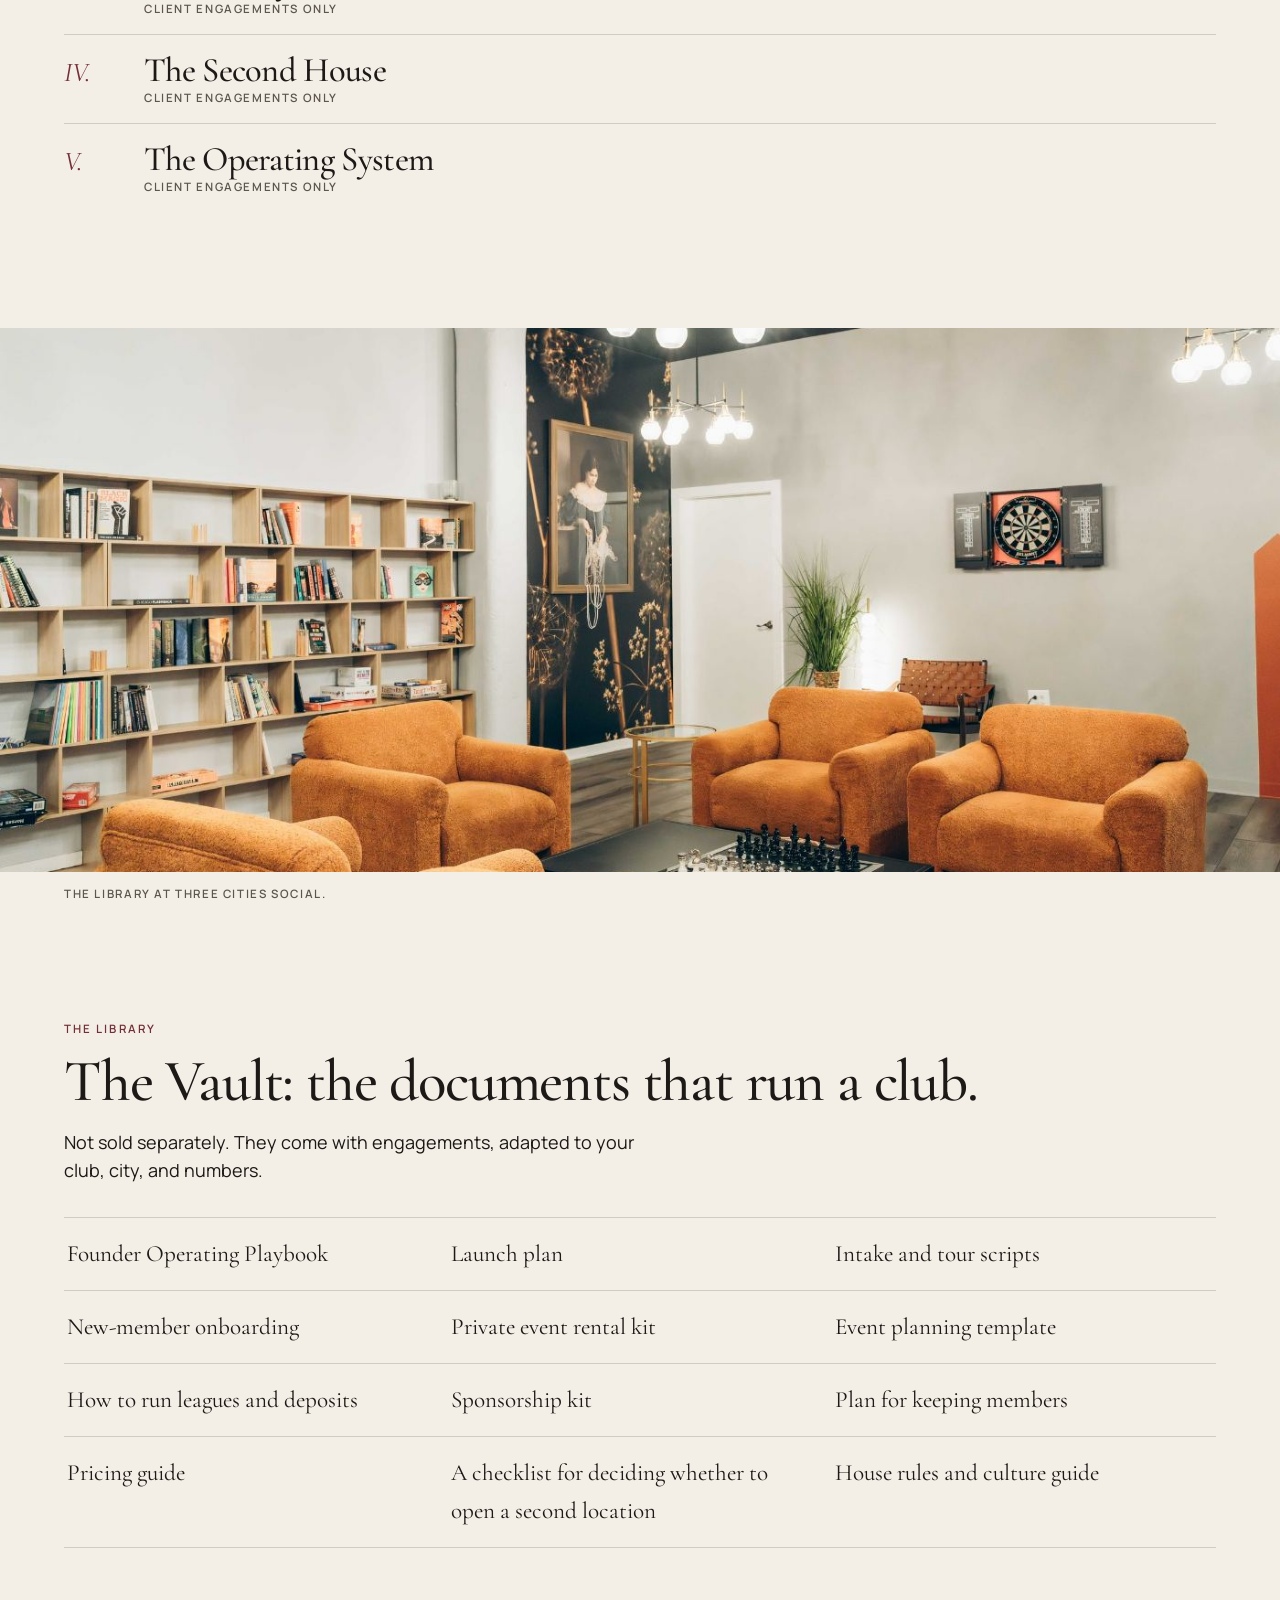
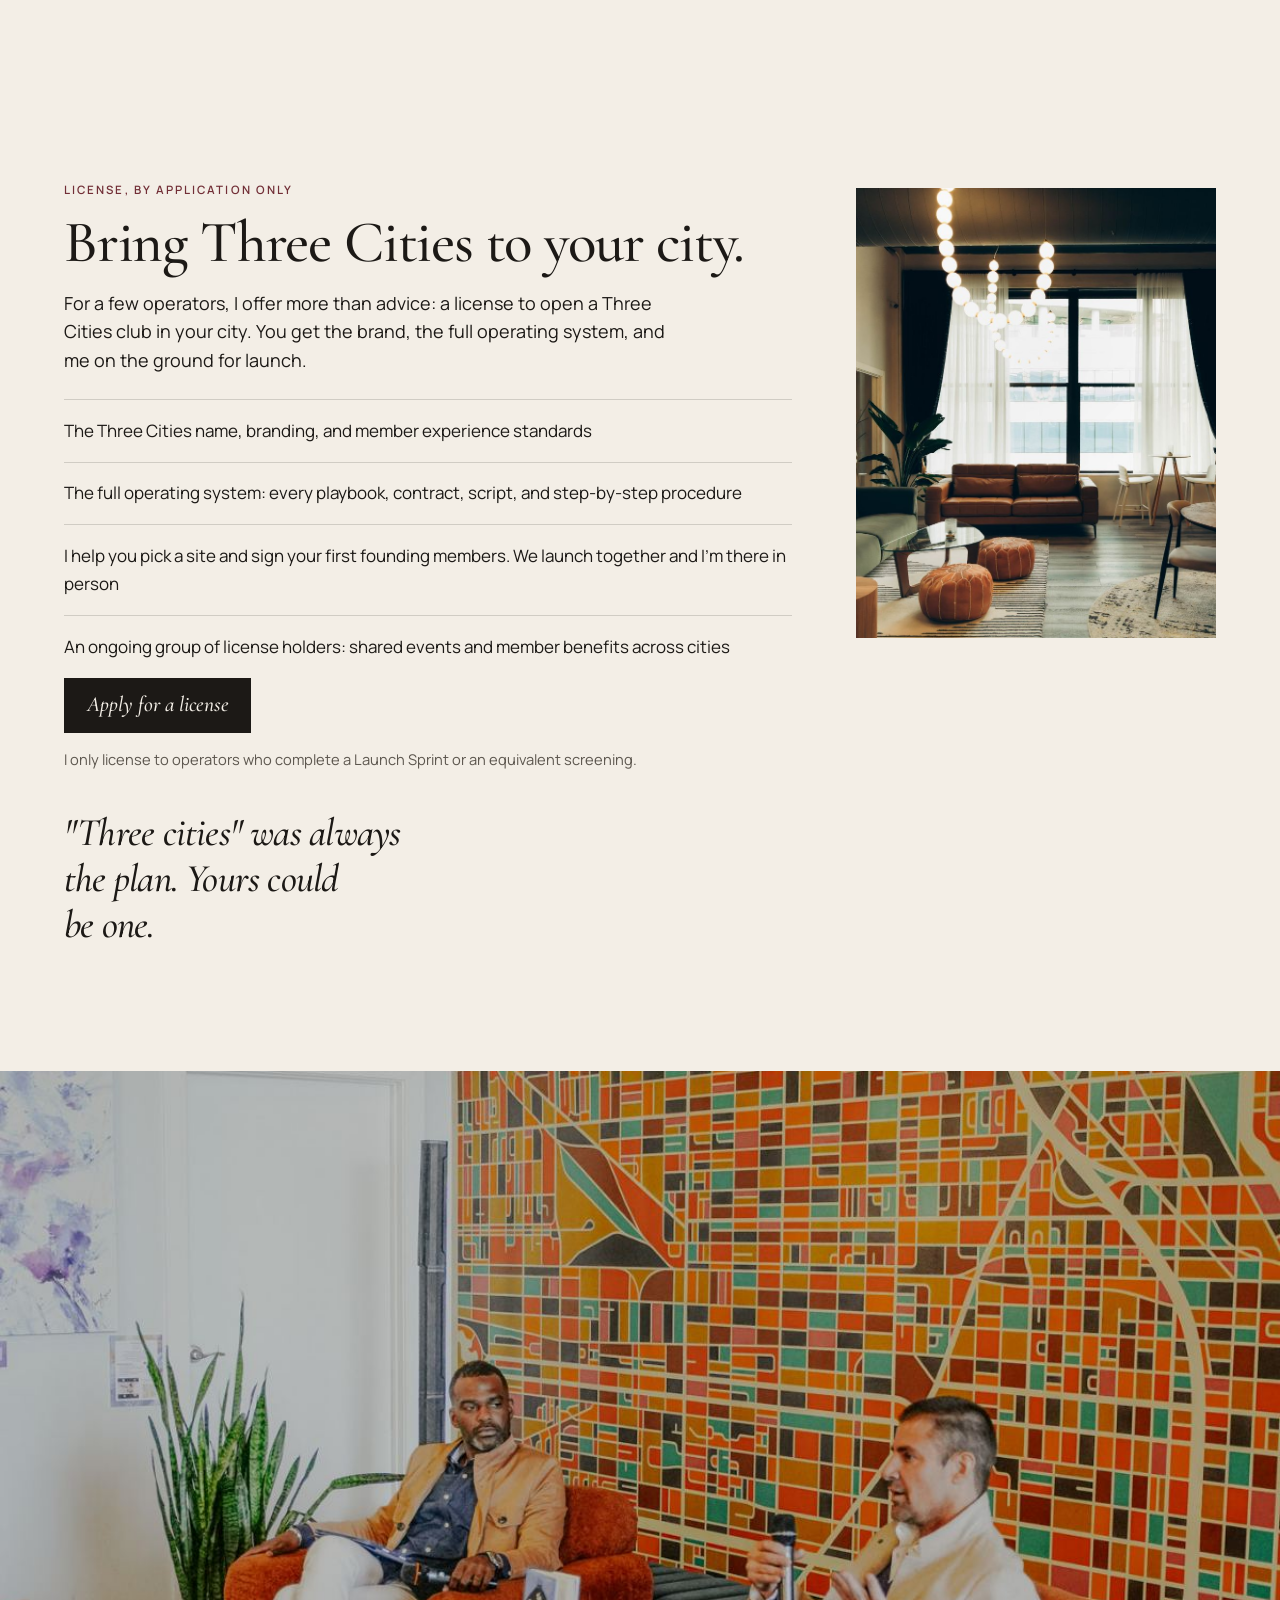
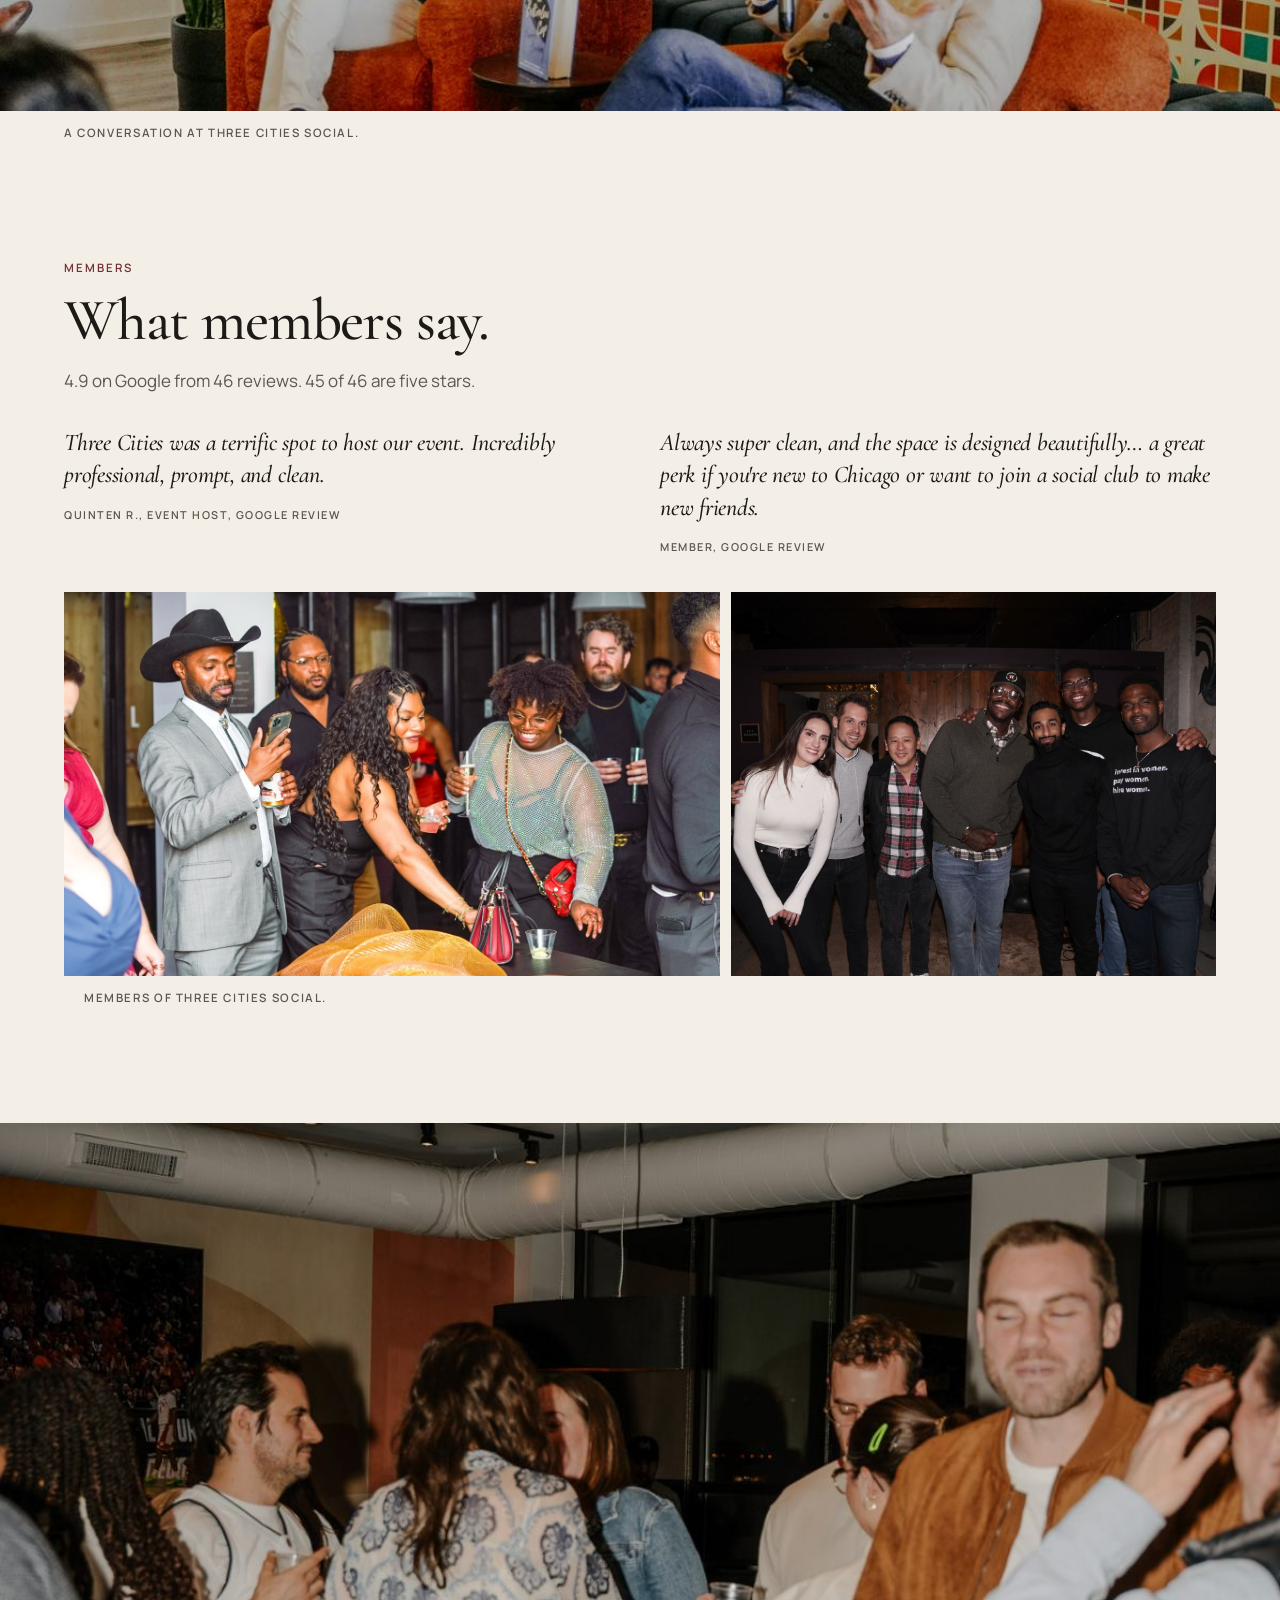
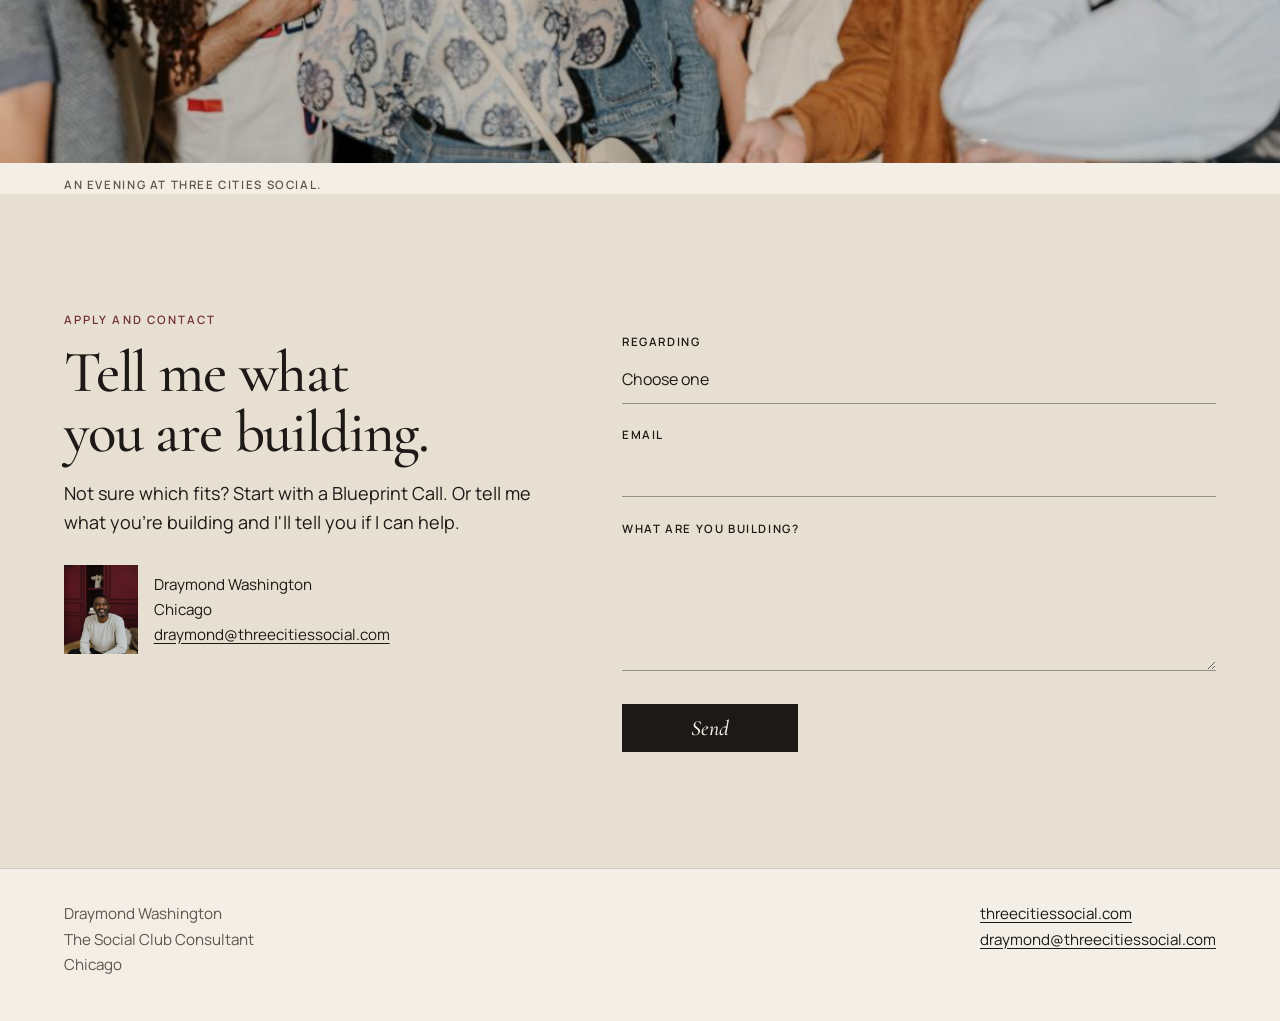
==== commit e4df8b66: "Replace branded jargon and cute phrasing with plain language" ====
--- a/index.html
+++ b/index.html
@@ -183,7 +183,7 @@
       <div class="split-intro">
         <p class="kicker">Who it is for</p>
         <h2 id="for-title">I help people build clubs that work.</h2>
-        <p class="lede">I signed the leases, set the prices, ran 500+ events, made payroll, and closed the location that didn't pencil. You get what I learned doing it.</p>
+        <p class="lede">I signed the leases, set the prices, ran 500+ events, made payroll, and closed the location whose numbers didn't work. You get what I learned doing it.</p>
       </div>
       <figure class="sticky-photo">
         <img src="clubroom.jpg" width="1200" height="1800" alt="Green armchairs arranged in a circle under ring lights at Three Cities Social" loading="lazy" decoding="async">
@@ -193,7 +193,7 @@
           <span class="idx" aria-hidden="true">01</span>
           <div>
             <h3>The aspiring founder</h3>
-            <p>You have an idea and maybe a waitlist. Prove demand before you sign a lease. Get a founding cohort before you open. Run the napkin test before the broker tour.</p>
+            <p>You have an idea and maybe a waitlist. Prove people want it before you sign a lease. Sign up founding members before you open. Check the numbers before you look at spaces.</p>
           </div>
         </li>
         <li>
@@ -207,14 +207,14 @@
           <span class="idx" aria-hidden="true">03</span>
           <div>
             <h3>The space</h3>
-            <p>You run a venue, studio, or coworking floor with dead hours. A membership can fill them if you build it as a club, not a discount.</p>
+            <p>You run a venue, studio, or coworking floor with empty hours. A membership can fill them if you build it as a club, not a discount.</p>
           </div>
         </li>
         <li>
           <span class="idx" aria-hidden="true">04</span>
           <div>
             <h3>The brand or company</h3>
-            <p>You want members who come back. Not another activation that ends when the budget does.</p>
+            <p>You want members who come back. Not another one-off event that ends when the budget does.</p>
           </div>
         </li>
       </ol>
@@ -234,10 +234,10 @@
         <p class="price">$350 for 90 minutes</p>
         <p class="offer-lead">The first step. For founders who need a plan now.</p>
         <ul>
-          <li>A teardown of your concept, space plan, and numbers</li>
-          <li>Pricing and funnel recommendations on the call</li>
+          <li>A review of your concept, space plan, and numbers</li>
+          <li>Pricing advice and how to turn interested people into paying members, on the call</li>
           <li>A written 30-day action plan within 48 hours</li>
-          <li>The expansion-gate and napkin-test worksheets</li>
+          <li>Two worksheets: one to check your numbers, one to decide whether to open a second location</li>
         </ul>
         <p class="guarantee">If you do not leave with a clear next 30 days, the call is free.</p>
         <p><a class="button" href="https://buy.stripe.com/8x200j6pWc1J3TffLW8Zq0M">Book a Blueprint Call<span class="sr-only">, $350</span></a></p>
@@ -248,8 +248,8 @@
         <p class="price">$1,800 for one day in Chicago</p>
         <p class="offer-lead">Spend a day inside a working club.</p>
         <ul>
-          <li>A full day in Chicago. Tour it like a prospect, then work it like an owner</li>
-          <li>Sit in on programming and member operations</li>
+          <li>A full day in Chicago. Tour the club as a new member would, then see how I run it as the owner</li>
+          <li>Sit in on events and day-to-day member operations</li>
           <li>Afternoon working session on your club's plan</li>
           <li>30-day follow-up call once you're home</li>
         </ul>
@@ -259,11 +259,11 @@
       <div class="offer-grid">
         <article class="offer">
           <h3>Launch Sprint</h3>
-          <p class="offer-lead">From concept to founding cohort and first events. Eight weeks.</p>
+          <p class="offer-lead">From idea to your first founding members and first events. Eight weeks.</p>
           <ul>
-            <li>Weekly working sessions, direct access in between</li>
+            <li>Weekly working sessions, and I'm reachable in between</li>
             <li>Concept, pricing, and founding-member offer, built together</li>
-            <li>Your launch sequence, tour script, and onboarding flow</li>
+            <li>Your launch plan, tour script, and new-member onboarding</li>
             <li>The full Vault, adapted to your club</li>
             <li>Goal: founding members committed before you open</li>
           </ul>
@@ -274,8 +274,8 @@
           <p class="offer-lead">Ongoing help from someone who has run a club. Three-month minimum.</p>
           <ul>
             <li>Monthly strategy session, plus a review of anything between sessions</li>
-            <li>Your numbers read monthly: recurring revenue, churn, event results</li>
-            <li>Programming calendar and sponsorship pipeline reviews</li>
+            <li>I review your numbers monthly: recurring revenue, members who cancel, event results</li>
+            <li>Reviews of your event calendar and sponsorship leads</li>
             <li>Vendor, lease, and hiring decisions, reviewed before you commit</li>
           </ul>
           <p><a class="button" href="#contact" data-regarding="Operating Partner">Contact me<span class="sr-only"> about Operating Partner</span></a></p>
@@ -291,19 +291,19 @@
         <div class="detail-grid">
           <div>
             <h3>Monthly session</h3>
-            <p>One live group session a month. We tear down one member's club, work through a topic from the System, and solve open problems. Recorded for the Vault.</p>
+            <p>One live group session a month. We review one member's club in detail, cover a topic from the System, and work through members' open questions. Recorded for the Vault.</p>
           </div>
           <div>
             <h3>Private channel</h3>
             <p>Ask questions between sessions: pricing, vendors, leases. Someone in the room has dealt with it.</p>
           </div>
           <div>
-            <h3>Template drops</h3>
+            <h3>New templates</h3>
             <p>I release working documents from the Vault to the Circle over time, with a walkthrough for adapting each one.</p>
           </div>
           <div>
             <h3>The network</h3>
-            <p>Referrals across cities, guest-host swaps, and first access to Founder Days, workshops, and license conversations.</p>
+            <p>Referrals between members in different cities, hosting each other's events as guests, and first access to Founder Days, workshops, and license conversations.</p>
           </div>
         </div>
       </article>
@@ -315,7 +315,7 @@
         <ul class="talks">
           <li>
             <strong>The Loneliness Business.</strong>
-            <span>Why belonging is a real local business, and what it takes to sell it. For conferences and brand teams.</span>
+            <span>Why people will pay for belonging, and what it takes to sell it. For conferences and brand teams.</span>
           </li>
           <li>
             <strong>Charge to Show Up.</strong>
@@ -343,12 +343,12 @@
       <div class="law">
         <div class="num">Law I</div>
         <h3>Charge to show up.</h3>
-        <p>Free things get treated like free things. Add even a small, refundable commitment and people show up.</p>
-        <p class="receipt">Receipt: Our free kickball team of 25 forfeited about 80% of its games. Our deposit-backed volleyball league never forfeited once. Same members.</p>
+        <p>People don't value what costs nothing. Add even a small, refundable deposit and people show up.</p>
+        <p class="receipt">Proof: Our free kickball team of 25 forfeited about 80% of its games. Our deposit-backed volleyball league never forfeited once. Same members.</p>
       </div>
       <div class="locked">
         <p class="lede">Laws II through X</p>
-        <p>Pricing, programming, culture, growth, and money. Each one comes with its receipt. Clients and the Circle only.</p>
+        <p>Pricing, events, culture, growth, and money. Each one comes with the story behind it. Clients and the Circle only.</p>
       </div>
     </div>
   </section>
@@ -379,16 +379,16 @@
       <p class="lede">Not sold separately. They come with engagements, adapted to your club, city, and numbers.</p>
       <ul class="vault-grid">
         <li>Founder Operating Playbook</li>
-        <li>Launch sequence</li>
+        <li>Launch plan</li>
         <li>Intake and tour scripts</li>
-        <li>Onboarding flow</li>
-        <li>Private rental kit</li>
-        <li>Event runbook template</li>
-        <li>League and commitment mechanics</li>
+        <li>New-member onboarding</li>
+        <li>Private event rental kit</li>
+        <li>Event planning template</li>
+        <li>How to run leagues and deposits</li>
         <li>Sponsorship kit</li>
-        <li>Retention plan</li>
-        <li>Pricing framework</li>
-        <li>Expansion gate checklist</li>
+        <li>Plan for keeping members</li>
+        <li>Pricing guide</li>
+        <li>A checklist for deciding whether to open a second location</li>
         <li>House rules and culture guide</li>
       </ul>
     </div>
@@ -397,17 +397,17 @@
   <section class="section" id="franchise" aria-labelledby="franchise-title">
     <div class="wrap split split-about">
       <div>
-        <p class="kicker">The license, application only</p>
+        <p class="kicker">License, by application only</p>
         <h2 id="franchise-title">Bring Three Cities to your city.</h2>
         <p class="lede">For a few operators, I offer more than advice: a license to open a Three Cities club in your city. You get the brand, the full operating system, and me on the ground for launch.</p>
         <ul class="talks">
-          <li><span>The Three Cities name, brand system, and member experience standards</span></li>
-          <li><span>The full operating system: every playbook, contract, script, and SOP</span></li>
-          <li><span>Site selection through founding cohort. We launch together and I'm on the ground</span></li>
-          <li><span>Ongoing operator circle: shared programming, cross-city member benefits</span></li>
+          <li><span>The Three Cities name, branding, and member experience standards</span></li>
+          <li><span>The full operating system: every playbook, contract, script, and step-by-step procedure</span></li>
+          <li><span>I help you pick a site and sign your first founding members. We launch together and I'm there in person</span></li>
+          <li><span>An ongoing group of license holders: shared events and member benefits across cities</span></li>
         </ul>
         <p><a class="button" href="mailto:draymond@threecitiessocial.com?subject=Three%20Cities%20License%20Application">Apply for a license</a></p>
-        <p class="fine">I only license to operators who complete a Launch Sprint or equivalent vetting.</p>
+        <p class="fine">I only license to operators who complete a Launch Sprint or an equivalent screening.</p>
       </div>
       <figure class="about-photo photo-room">
         <img src="lounge.jpg" width="1400" height="933" alt="Daylit lounge at Three Cities Social, with a leather sofa, sheer curtains, and a globe light" loading="lazy" decoding="async">
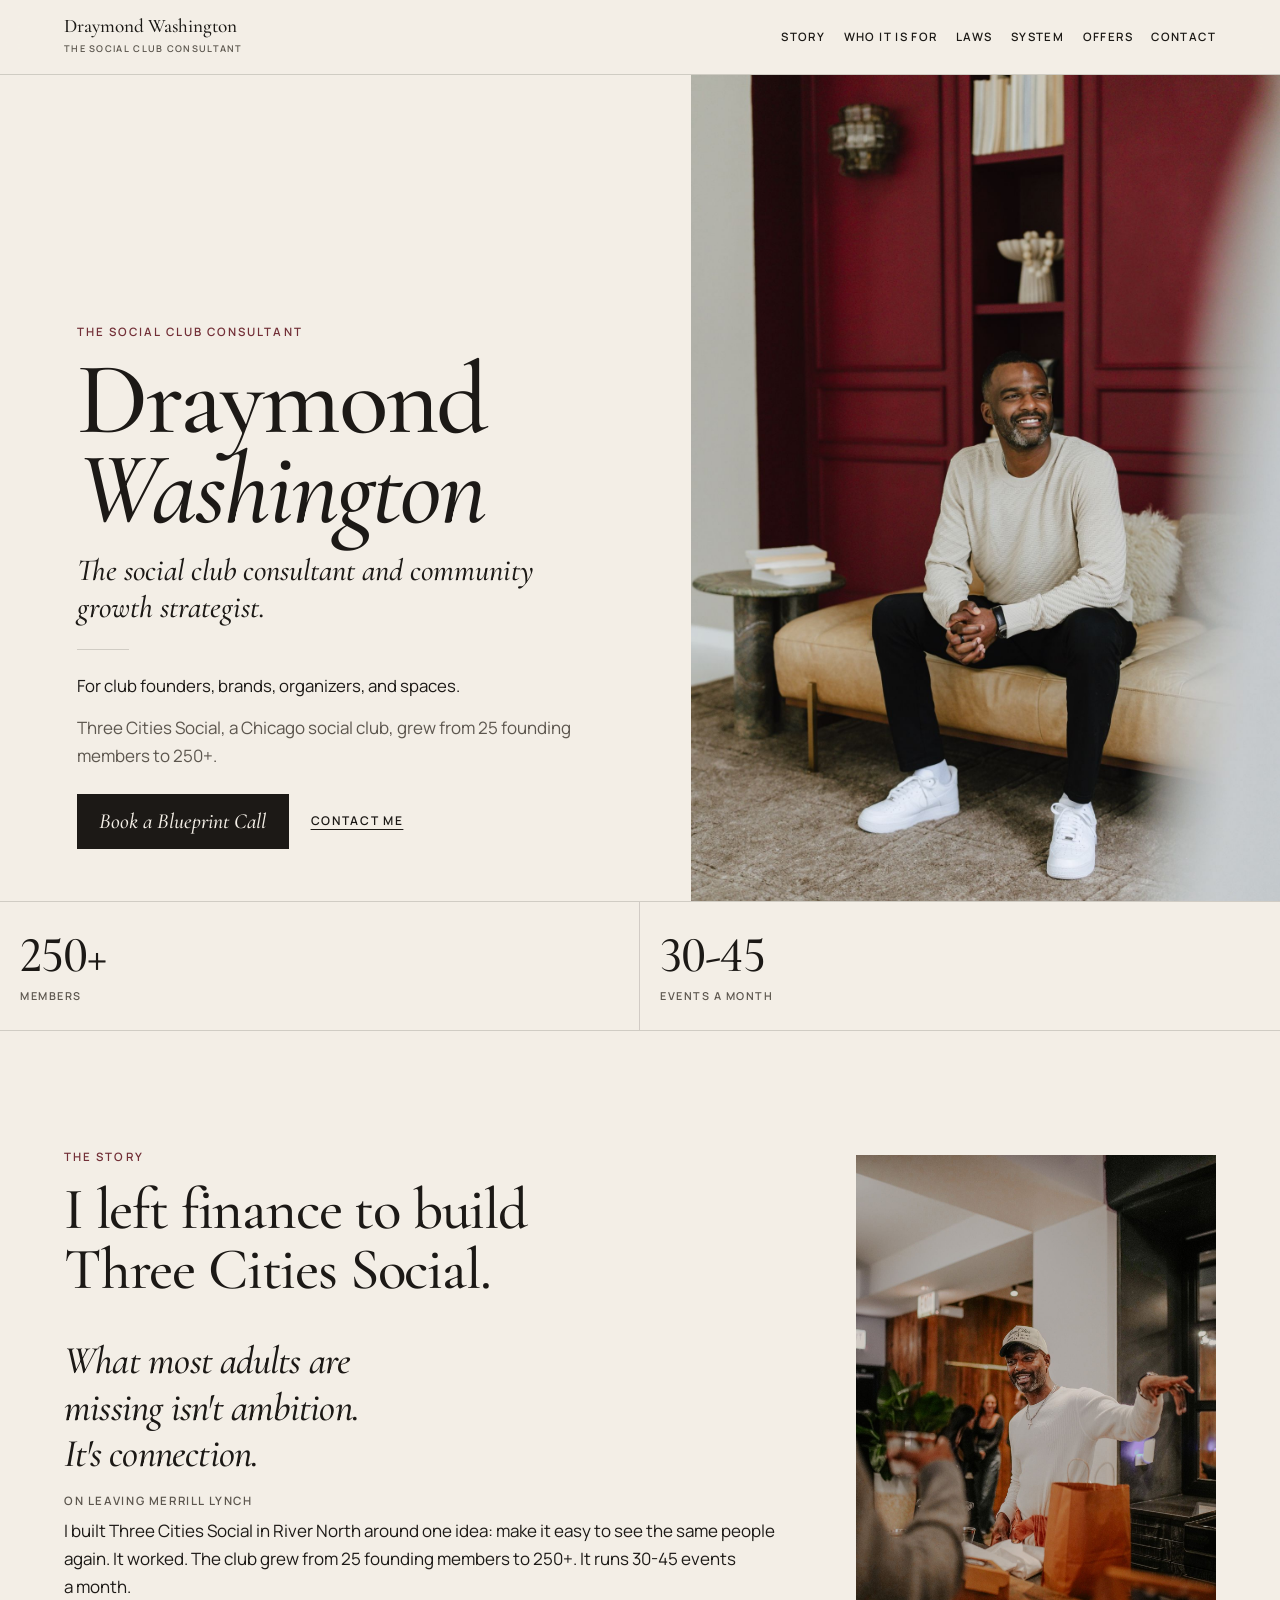
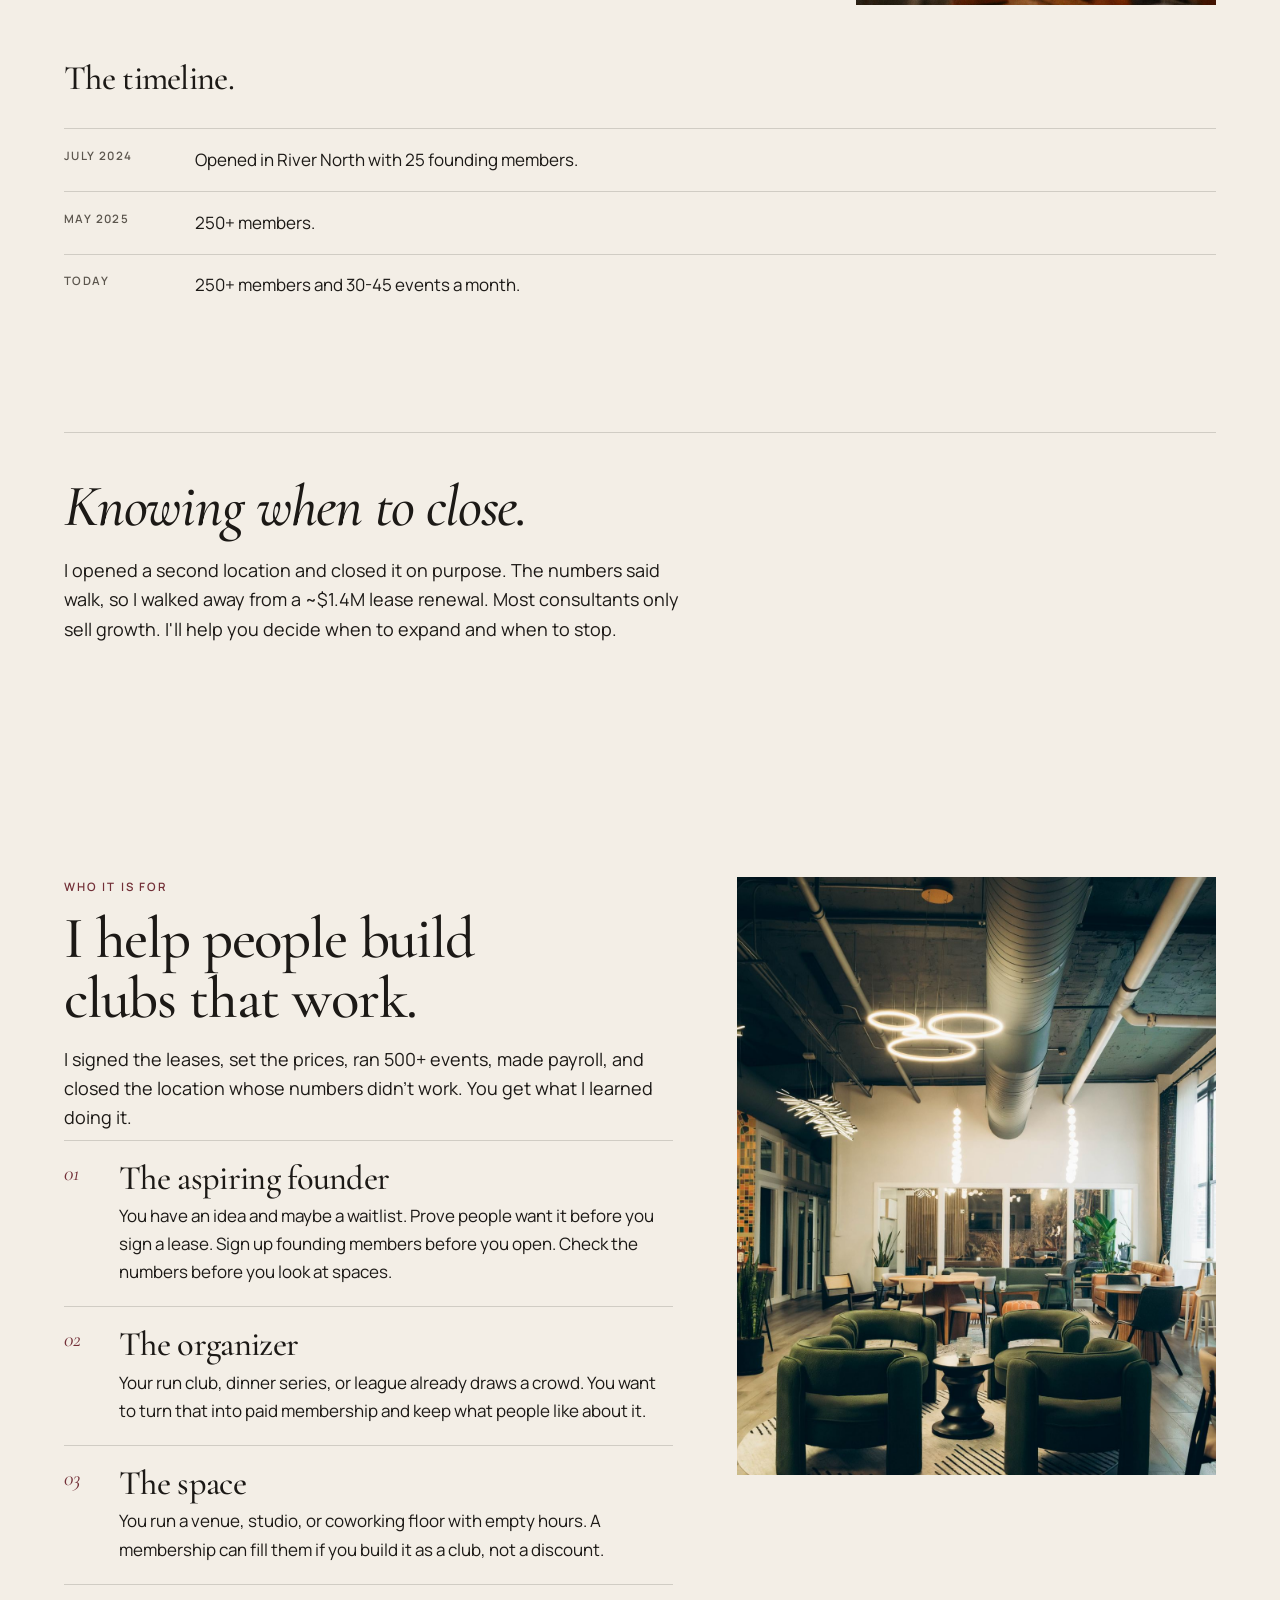
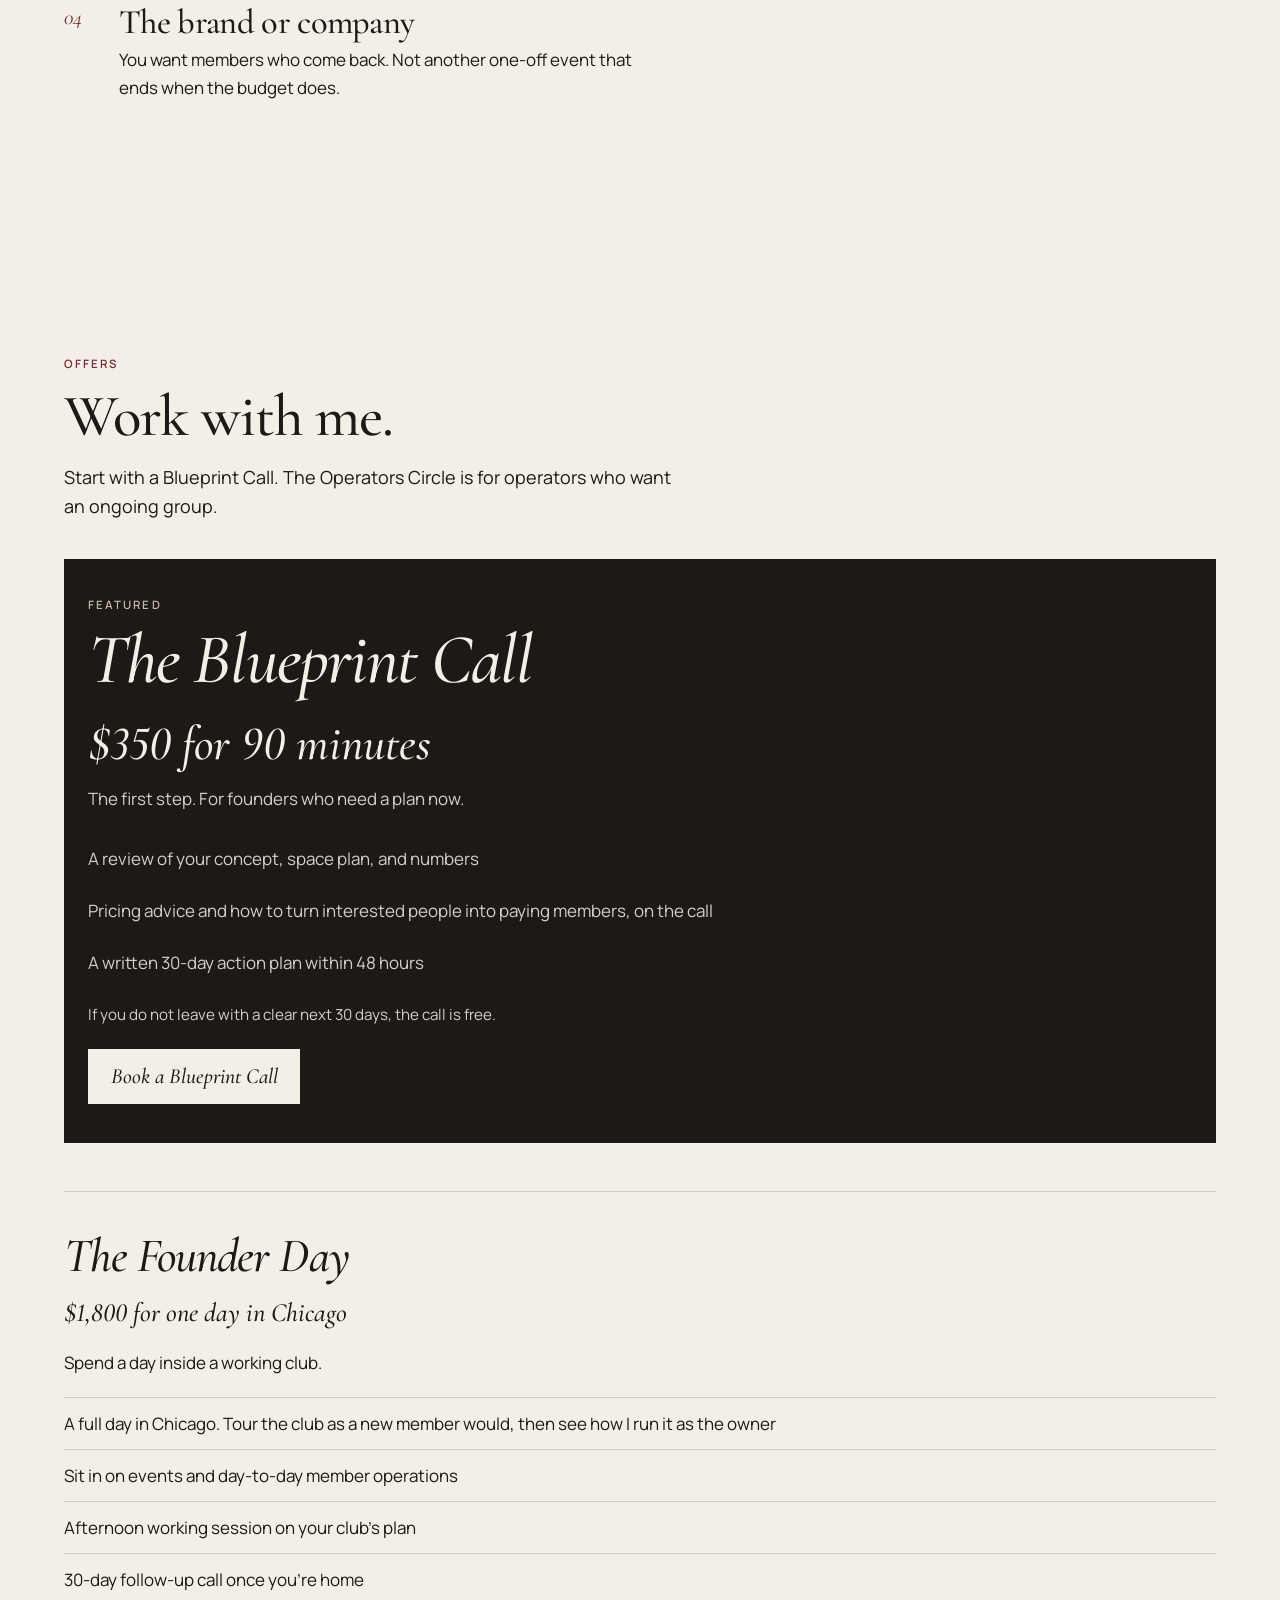
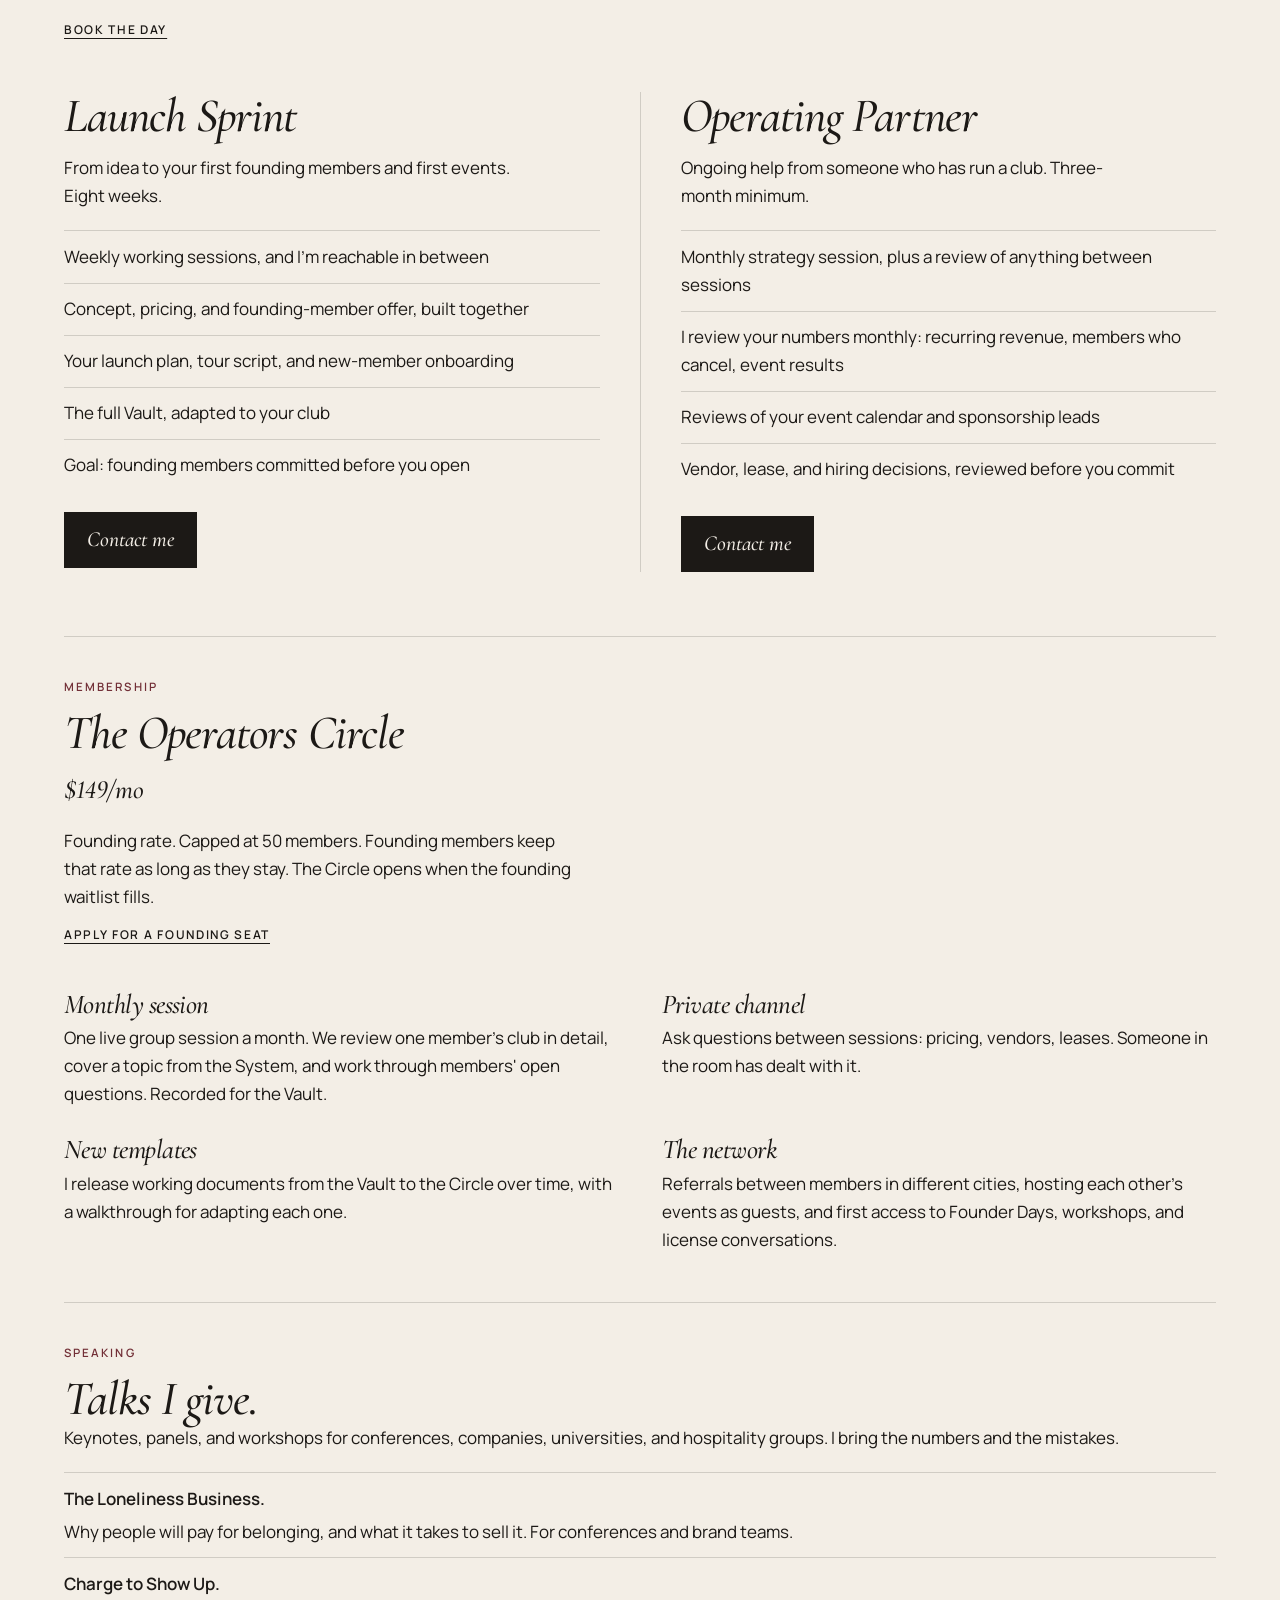
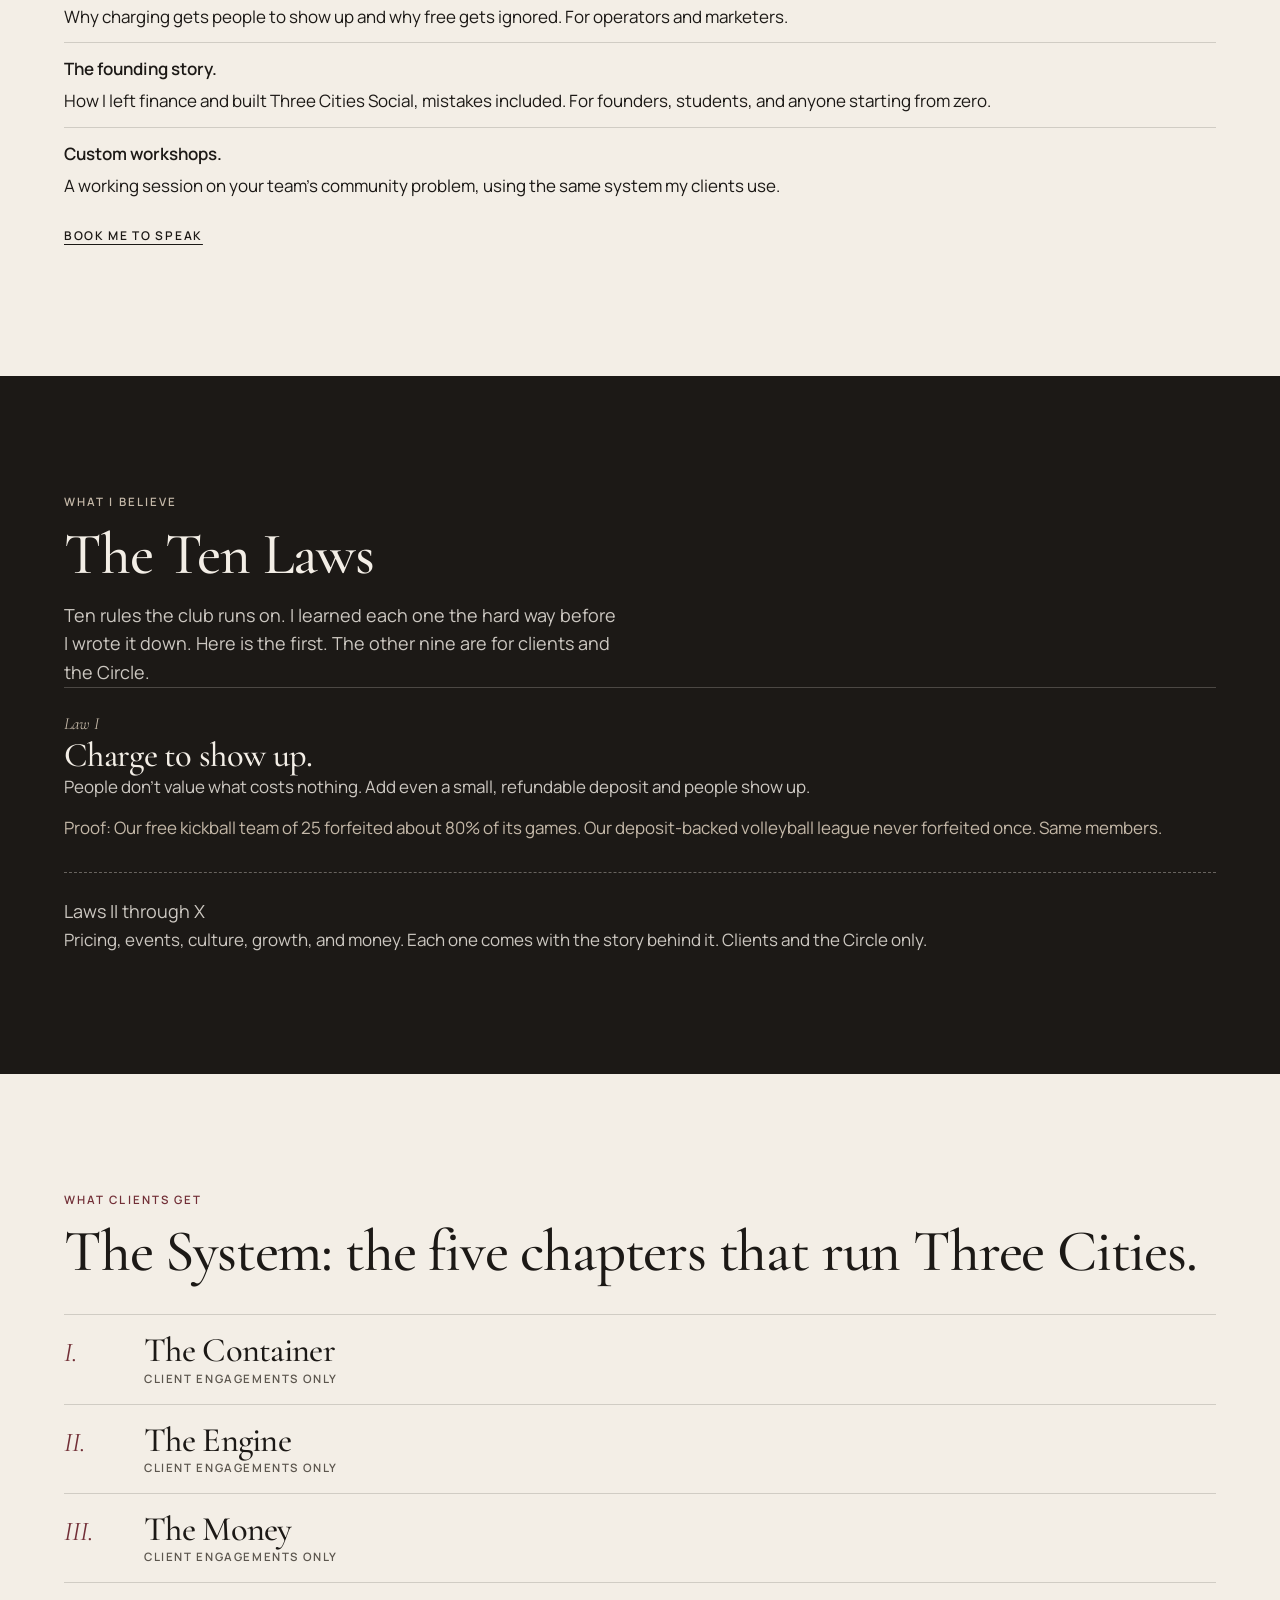
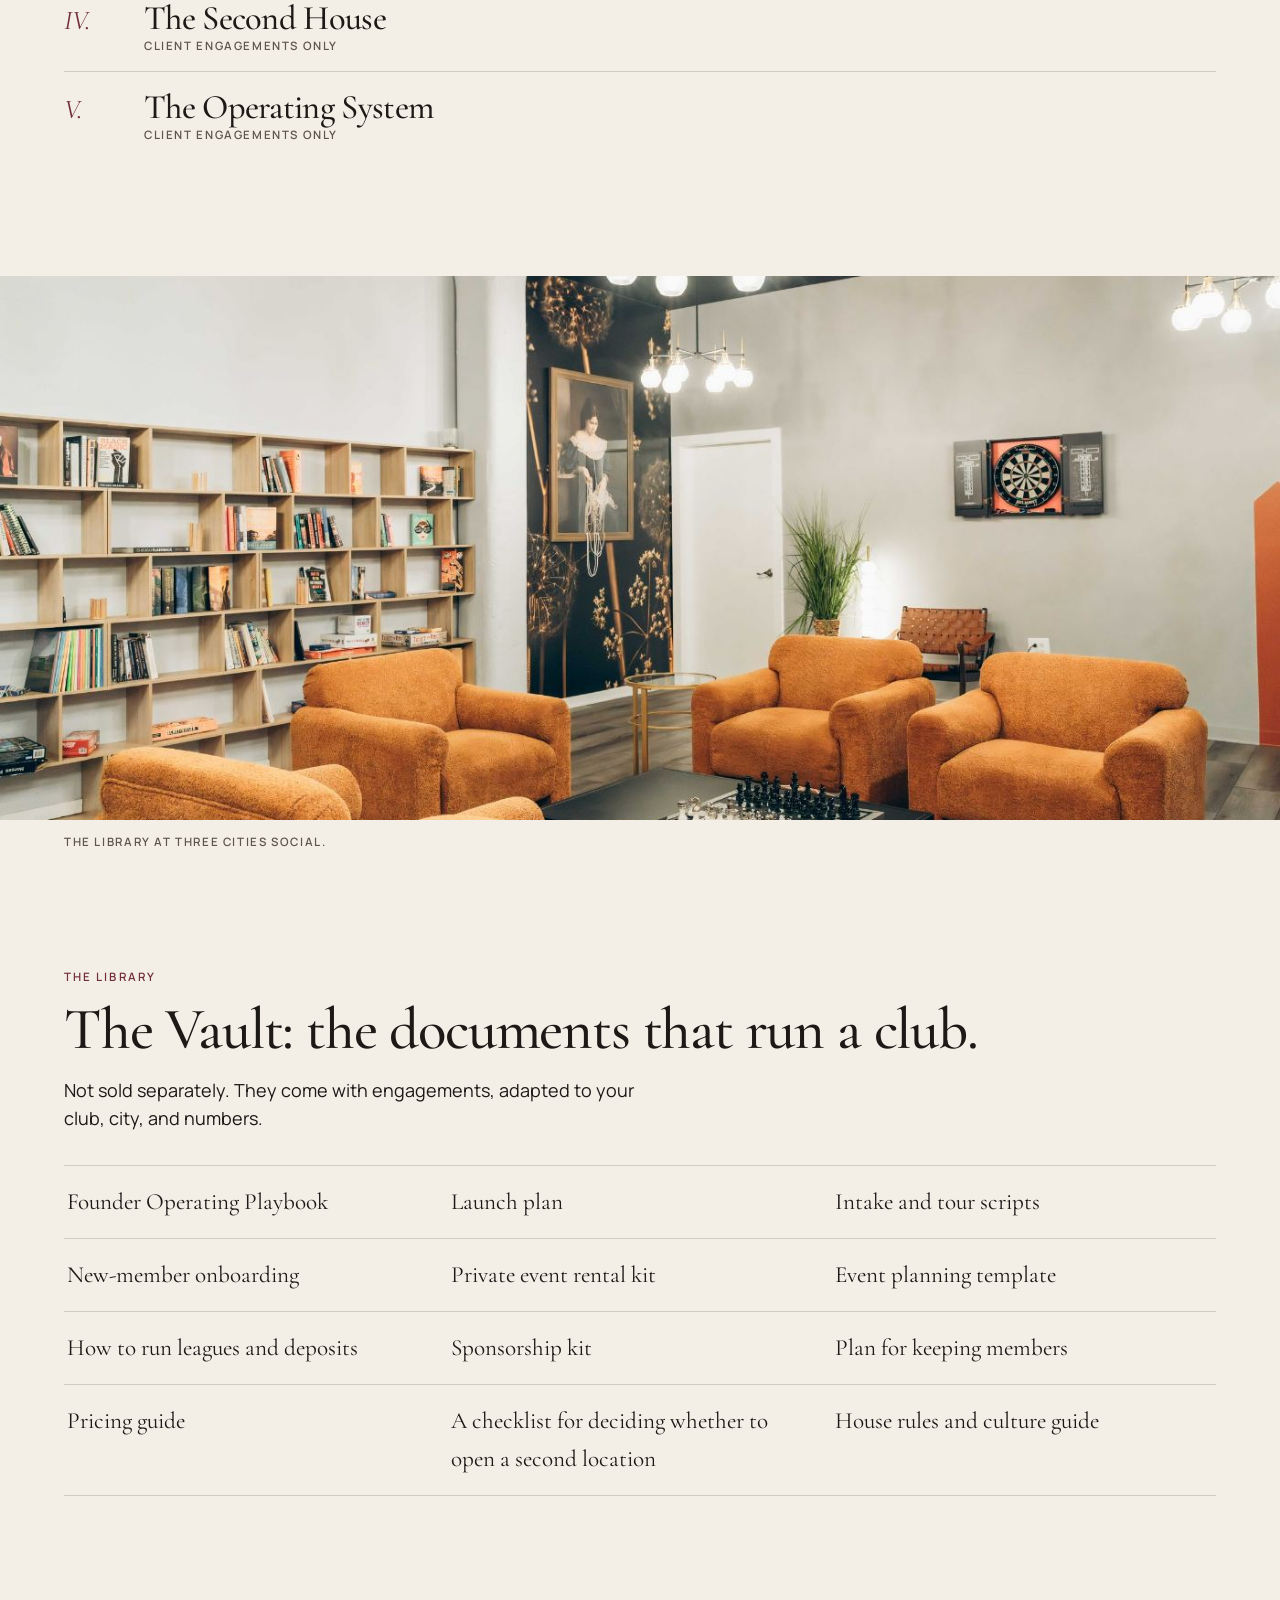
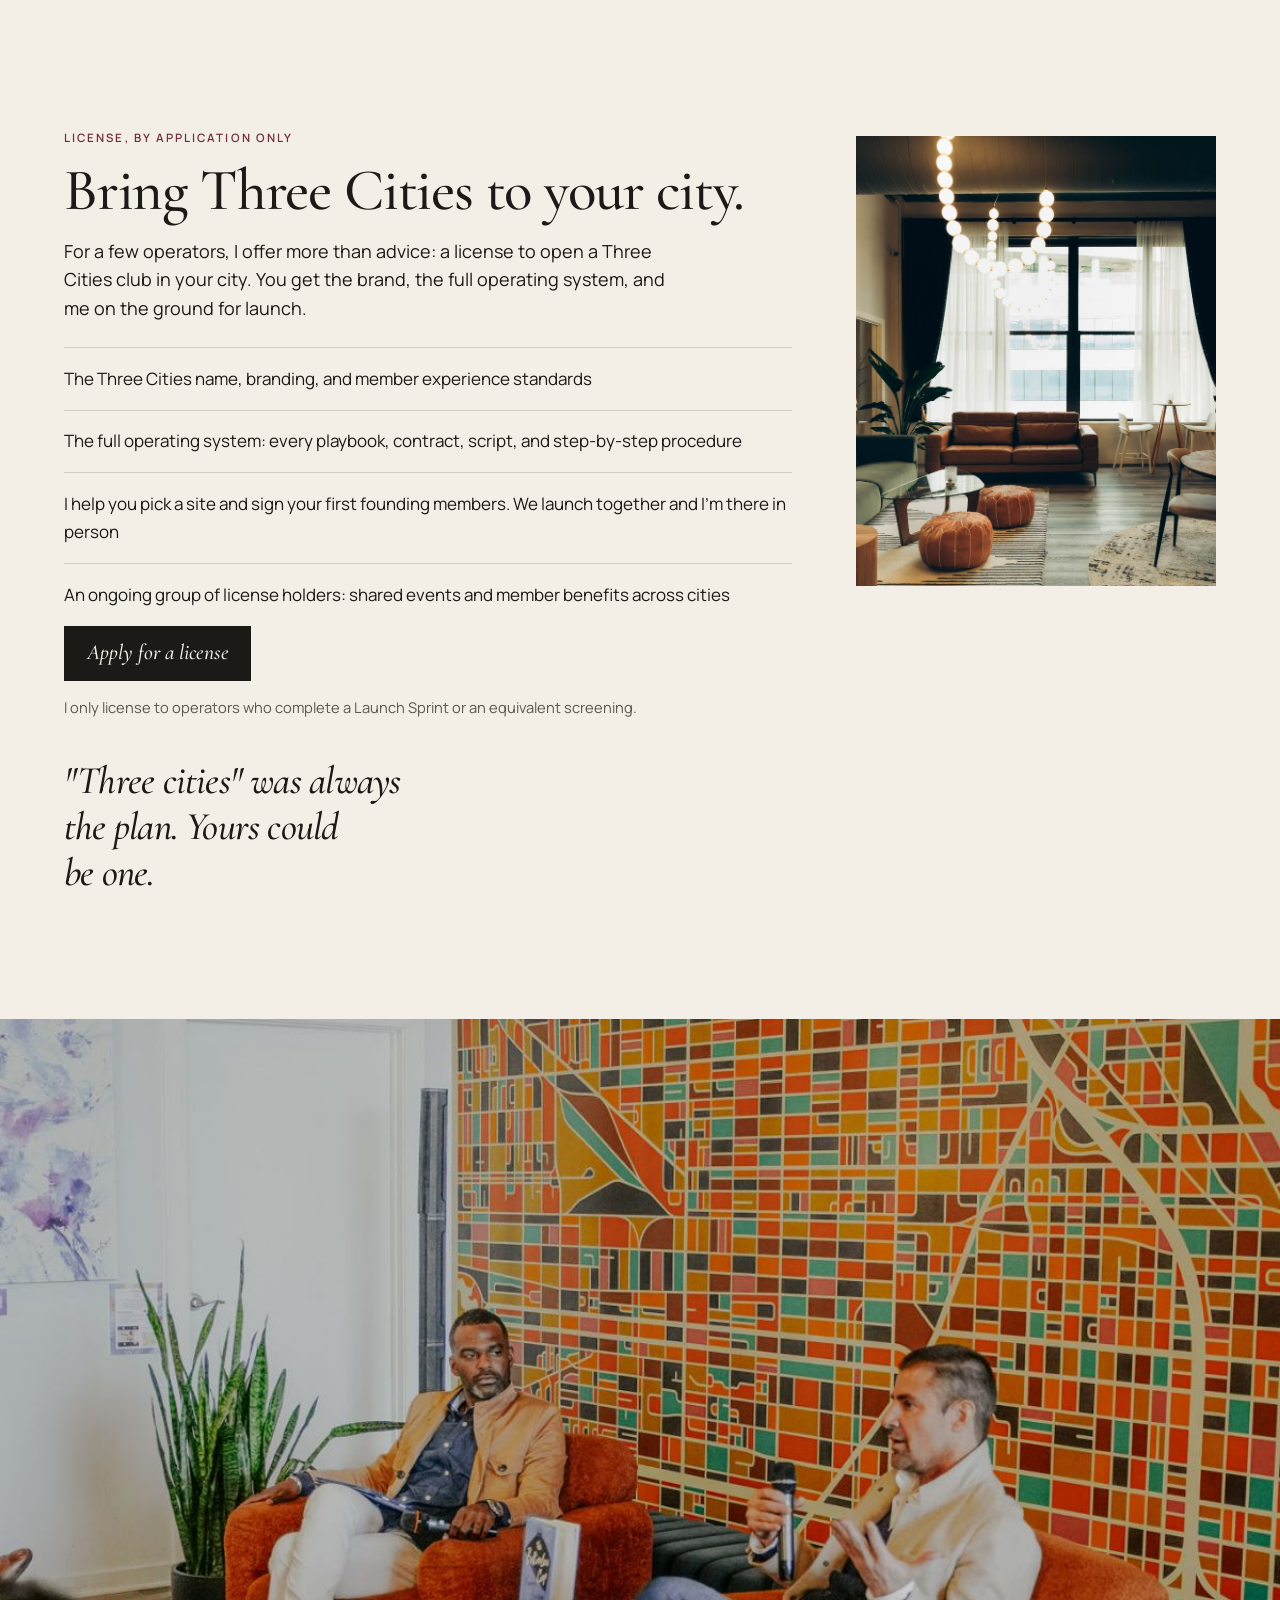
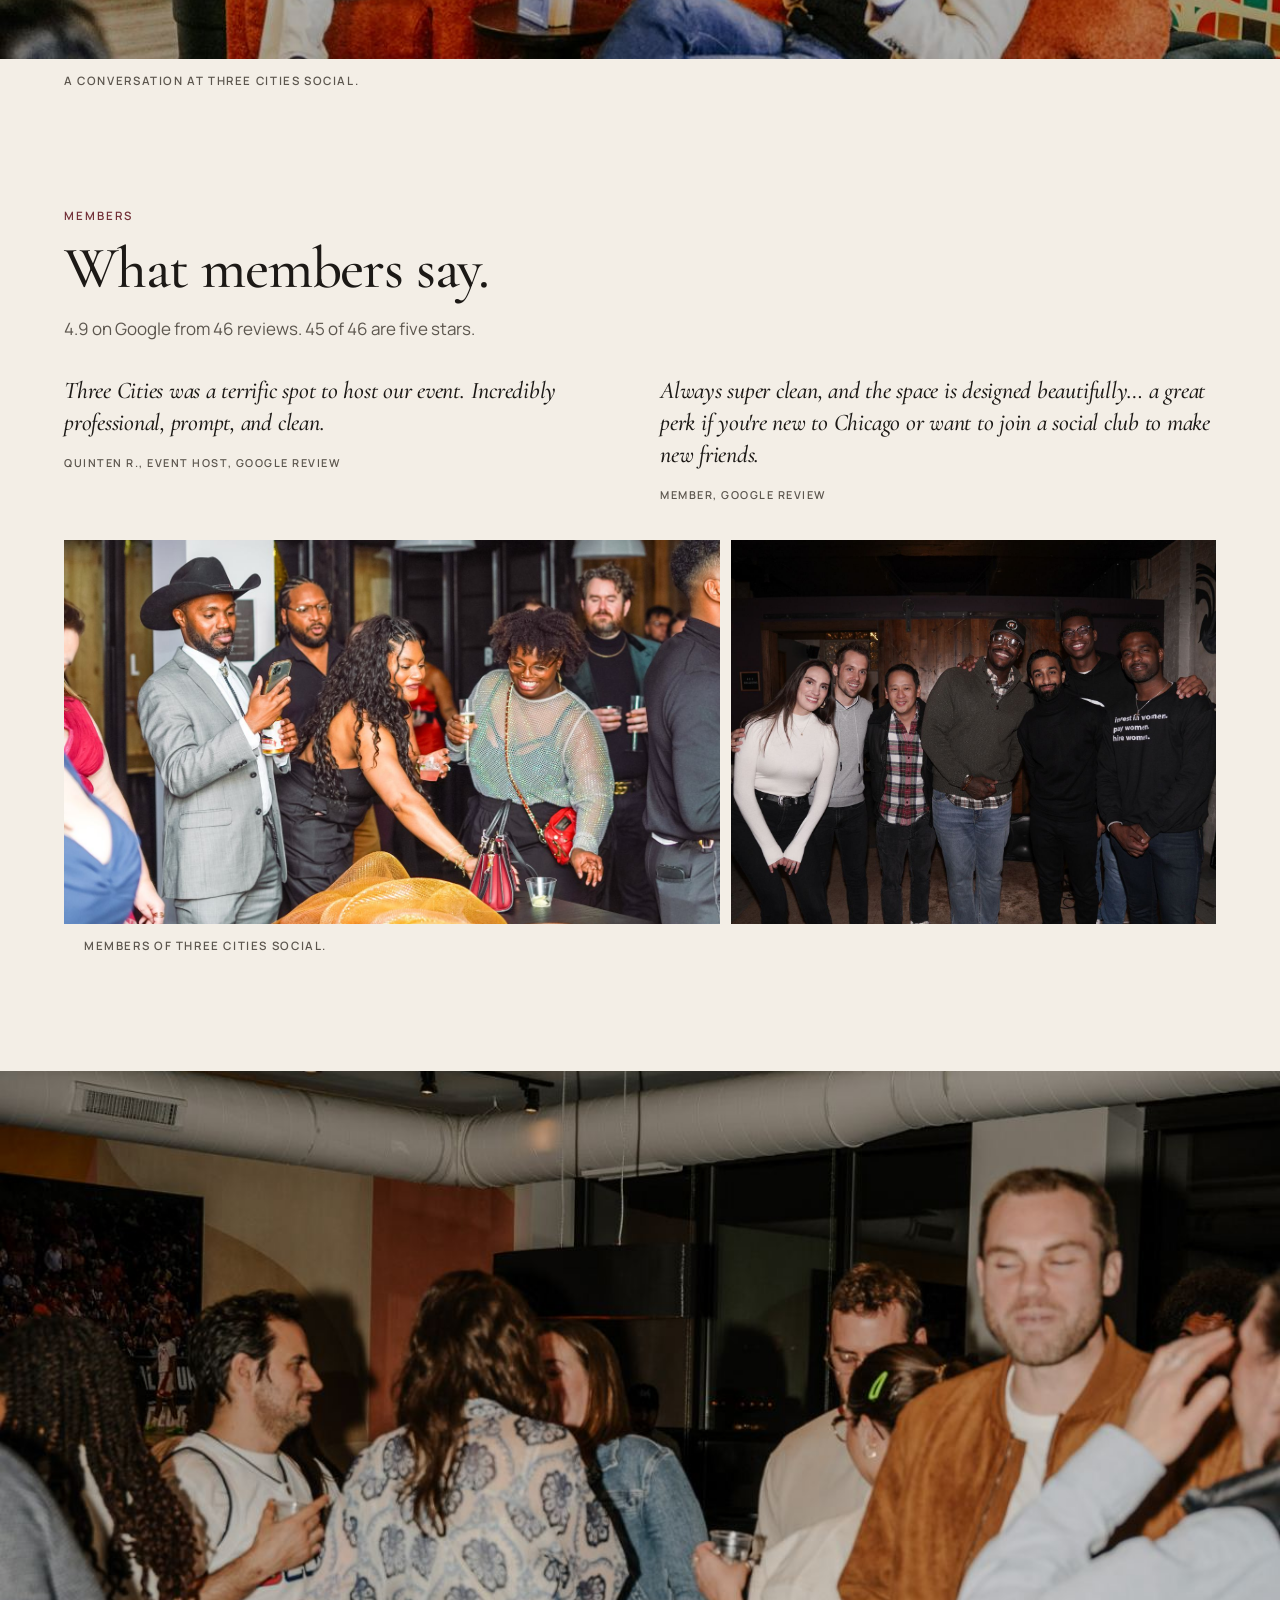
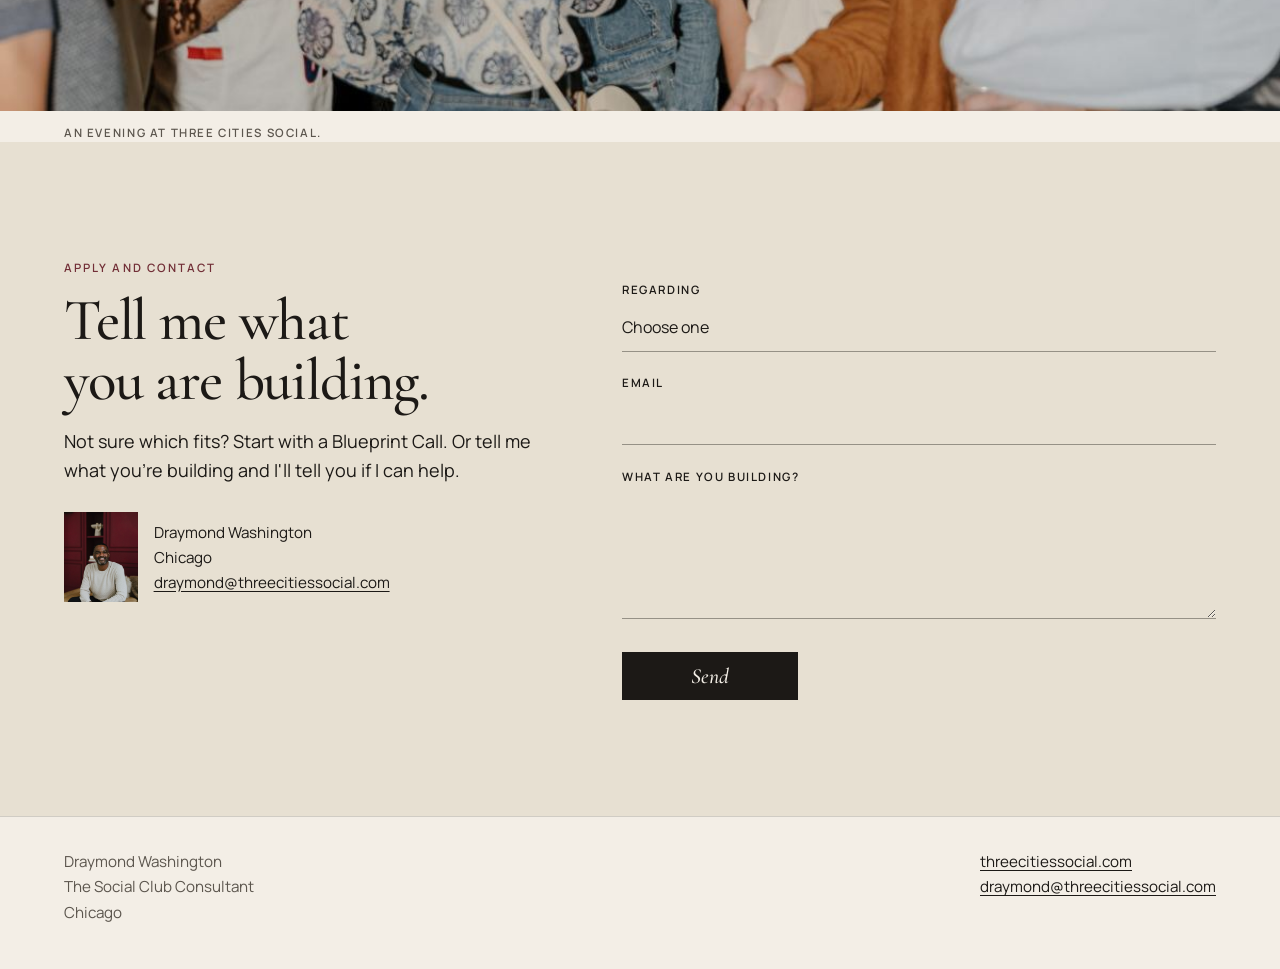
==== commit 24fad37d: "Remove the two worksheets bullet from the Blueprint Call list. Co-authored-by: draymond-eng <draymon" ====
--- a/index.html
+++ b/index.html
@@ -237,7 +237,6 @@
           <li>A review of your concept, space plan, and numbers</li>
           <li>Pricing advice and how to turn interested people into paying members, on the call</li>
           <li>A written 30-day action plan within 48 hours</li>
-          <li>Two worksheets: one to check your numbers, one to decide whether to open a second location</li>
         </ul>
         <p class="guarantee">If you do not leave with a clear next 30 days, the call is free.</p>
         <p><a class="button" href="https://buy.stripe.com/8x200j6pWc1J3TffLW8Zq0M">Book a Blueprint Call<span class="sr-only">, $350</span></a></p>
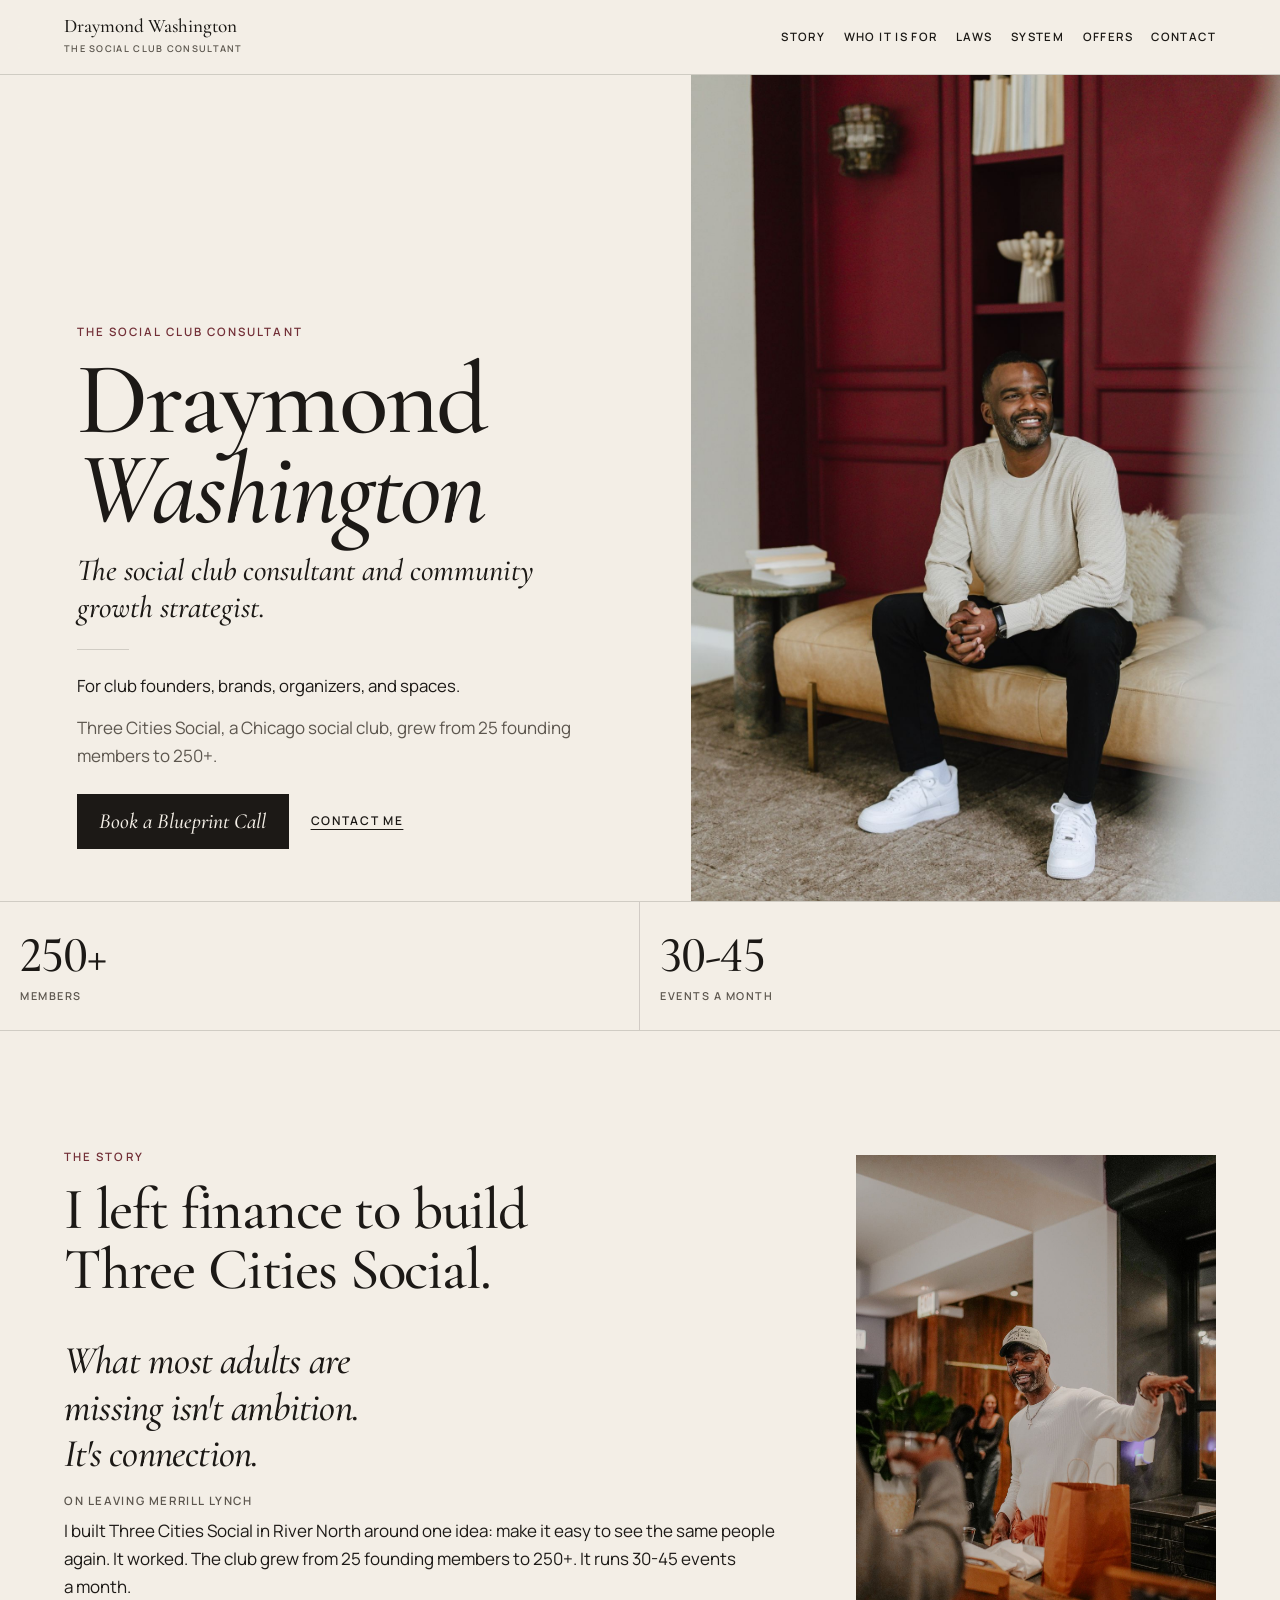
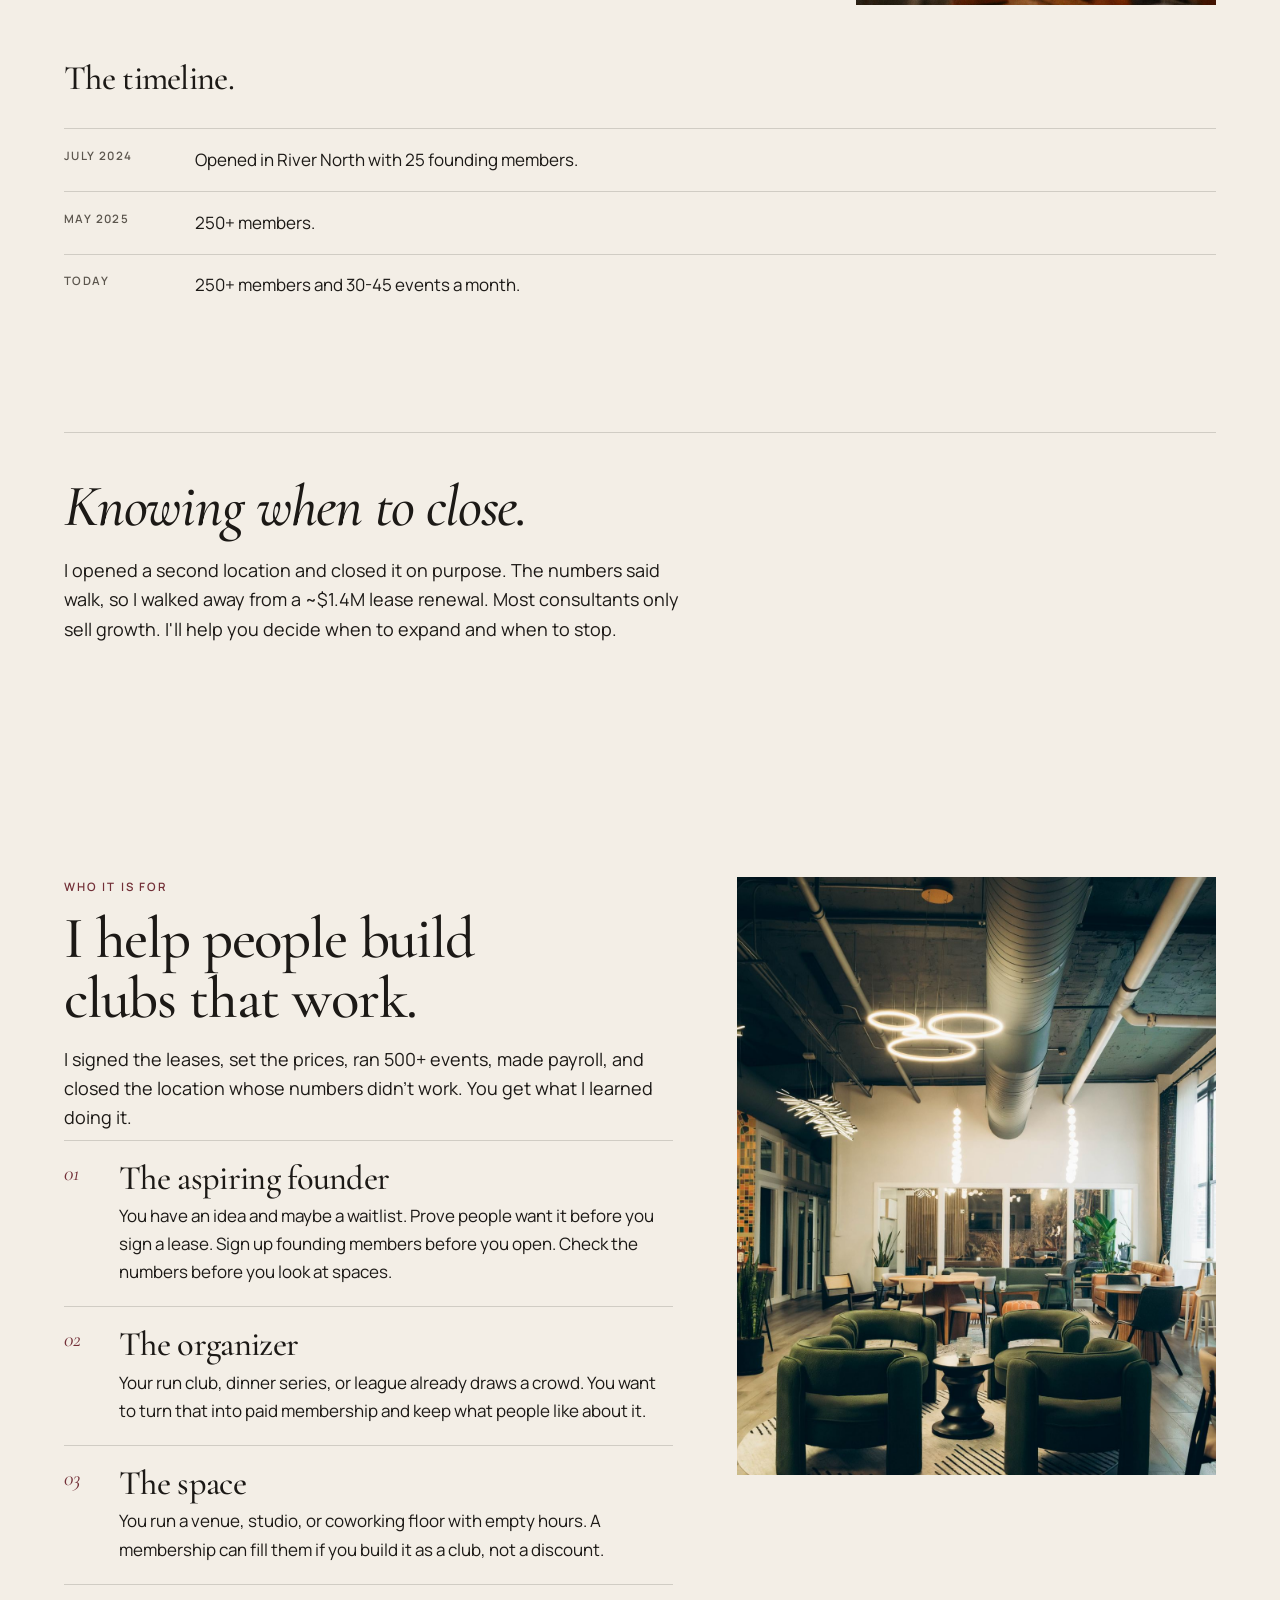
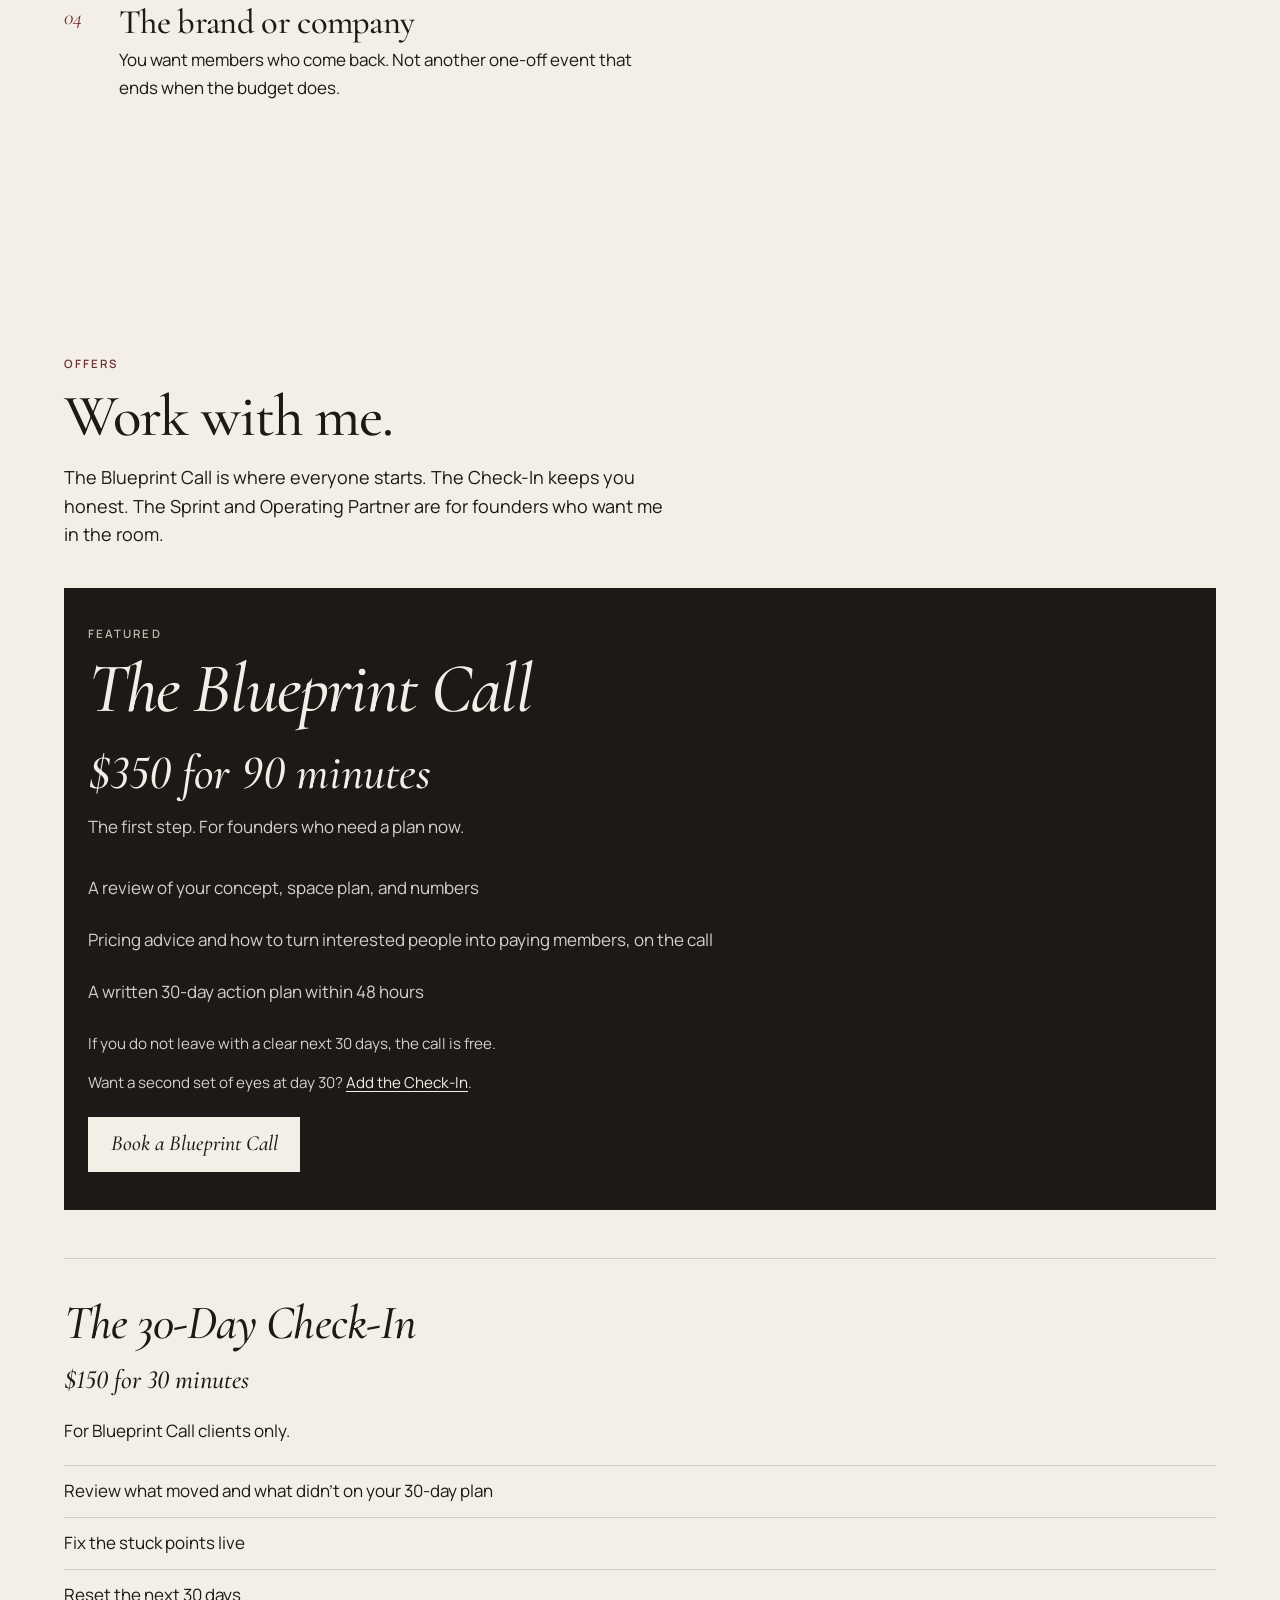
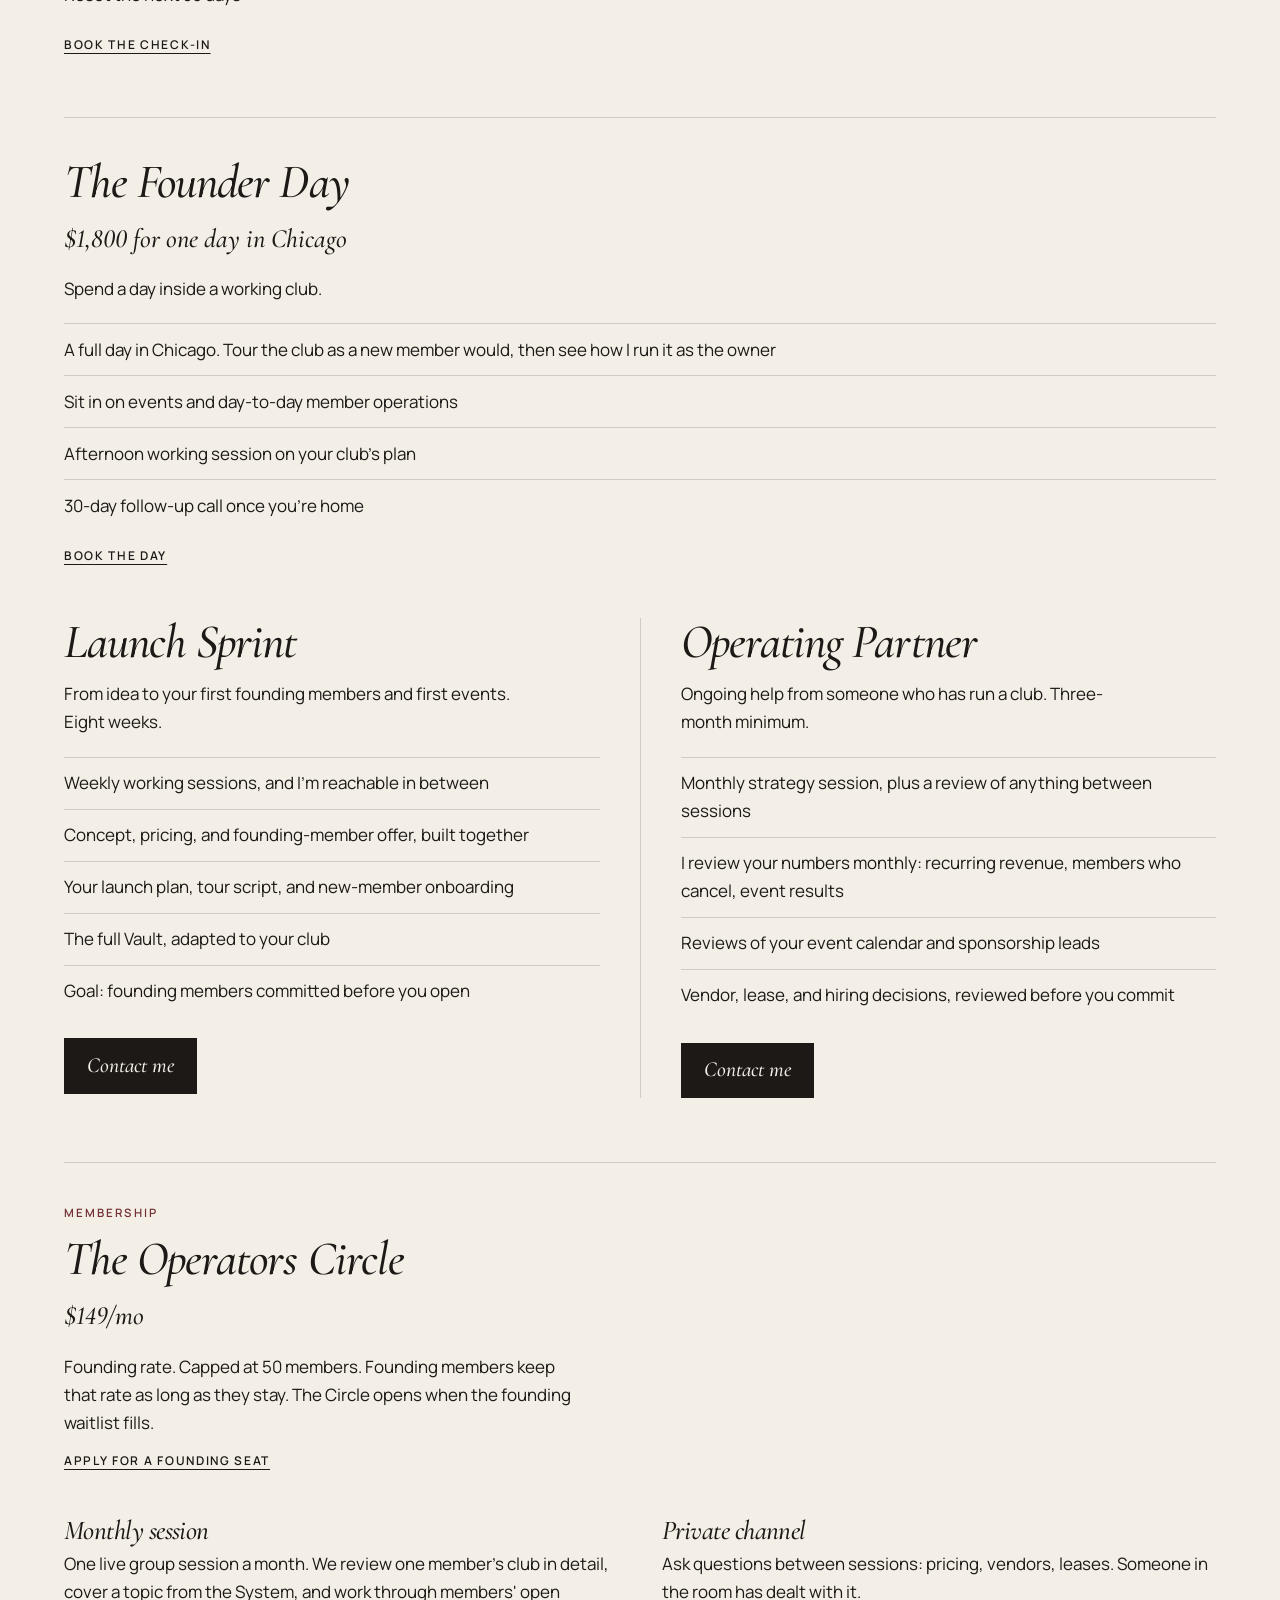
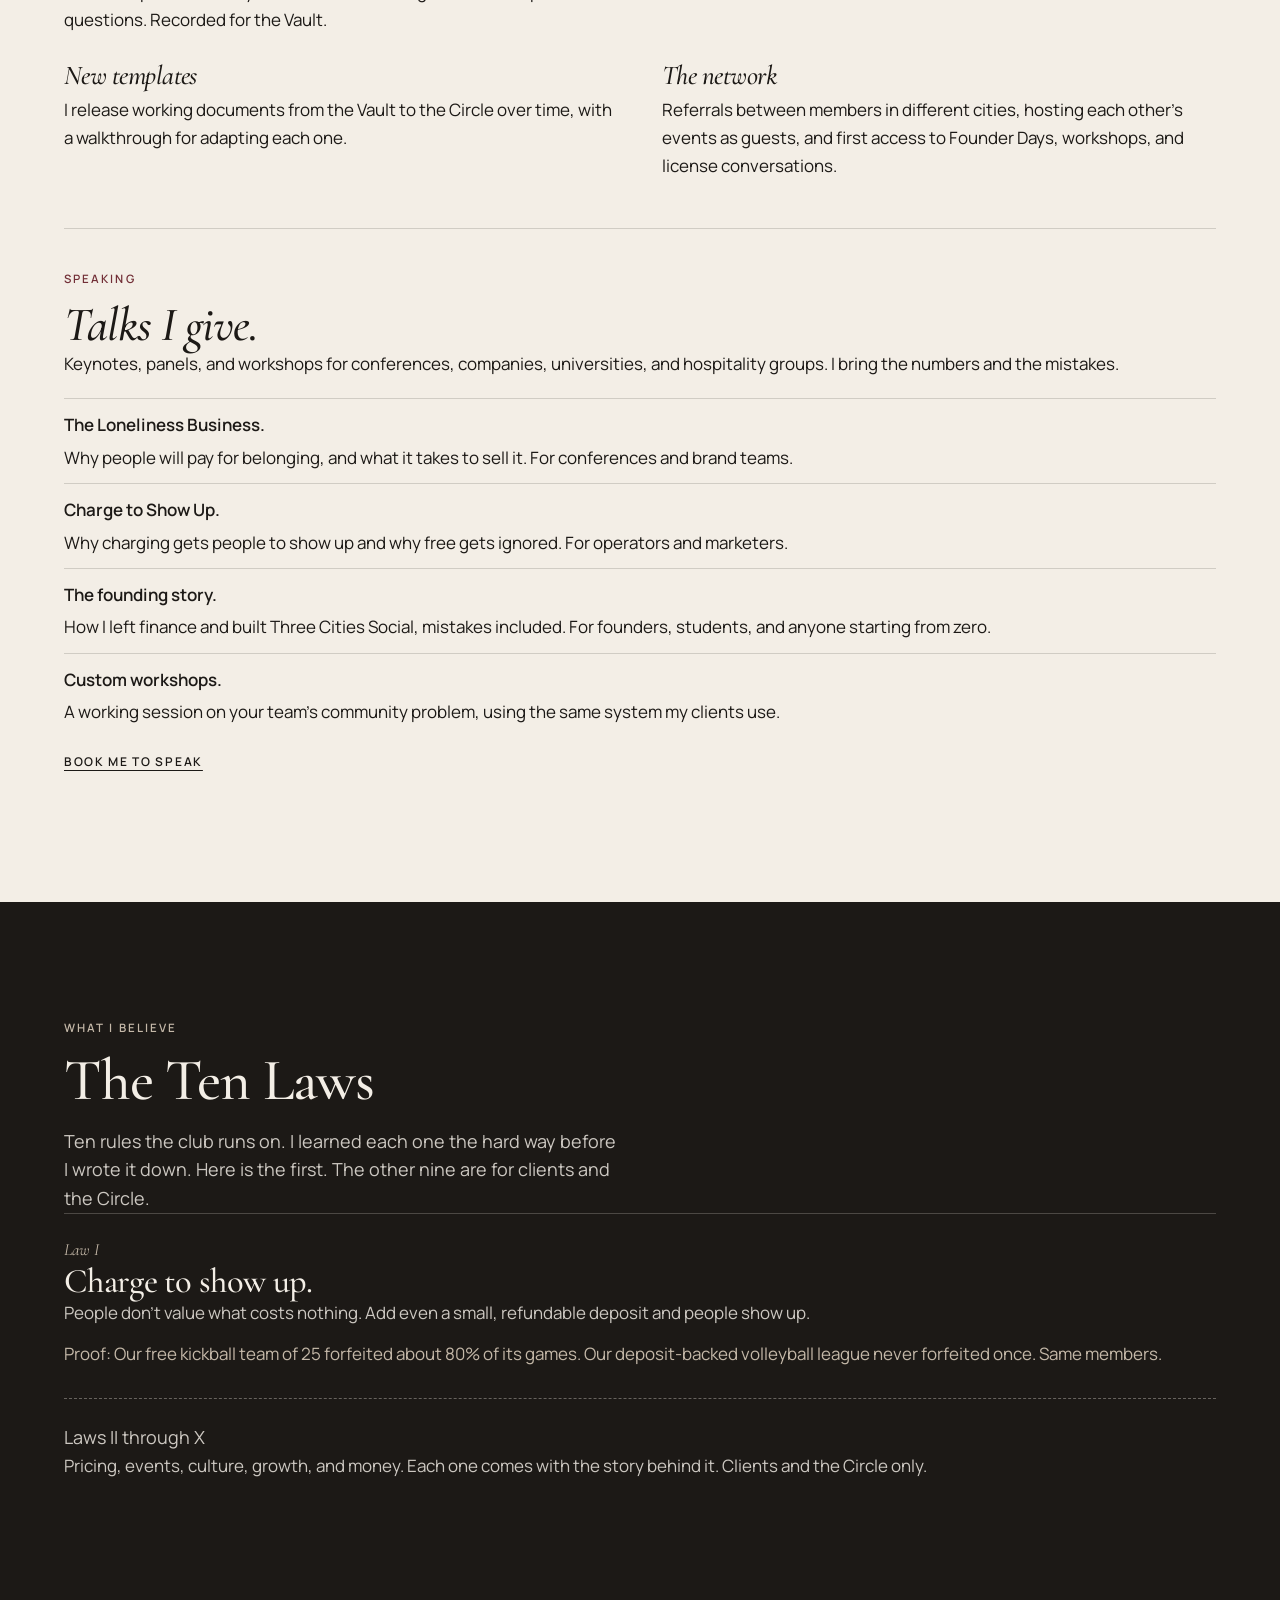
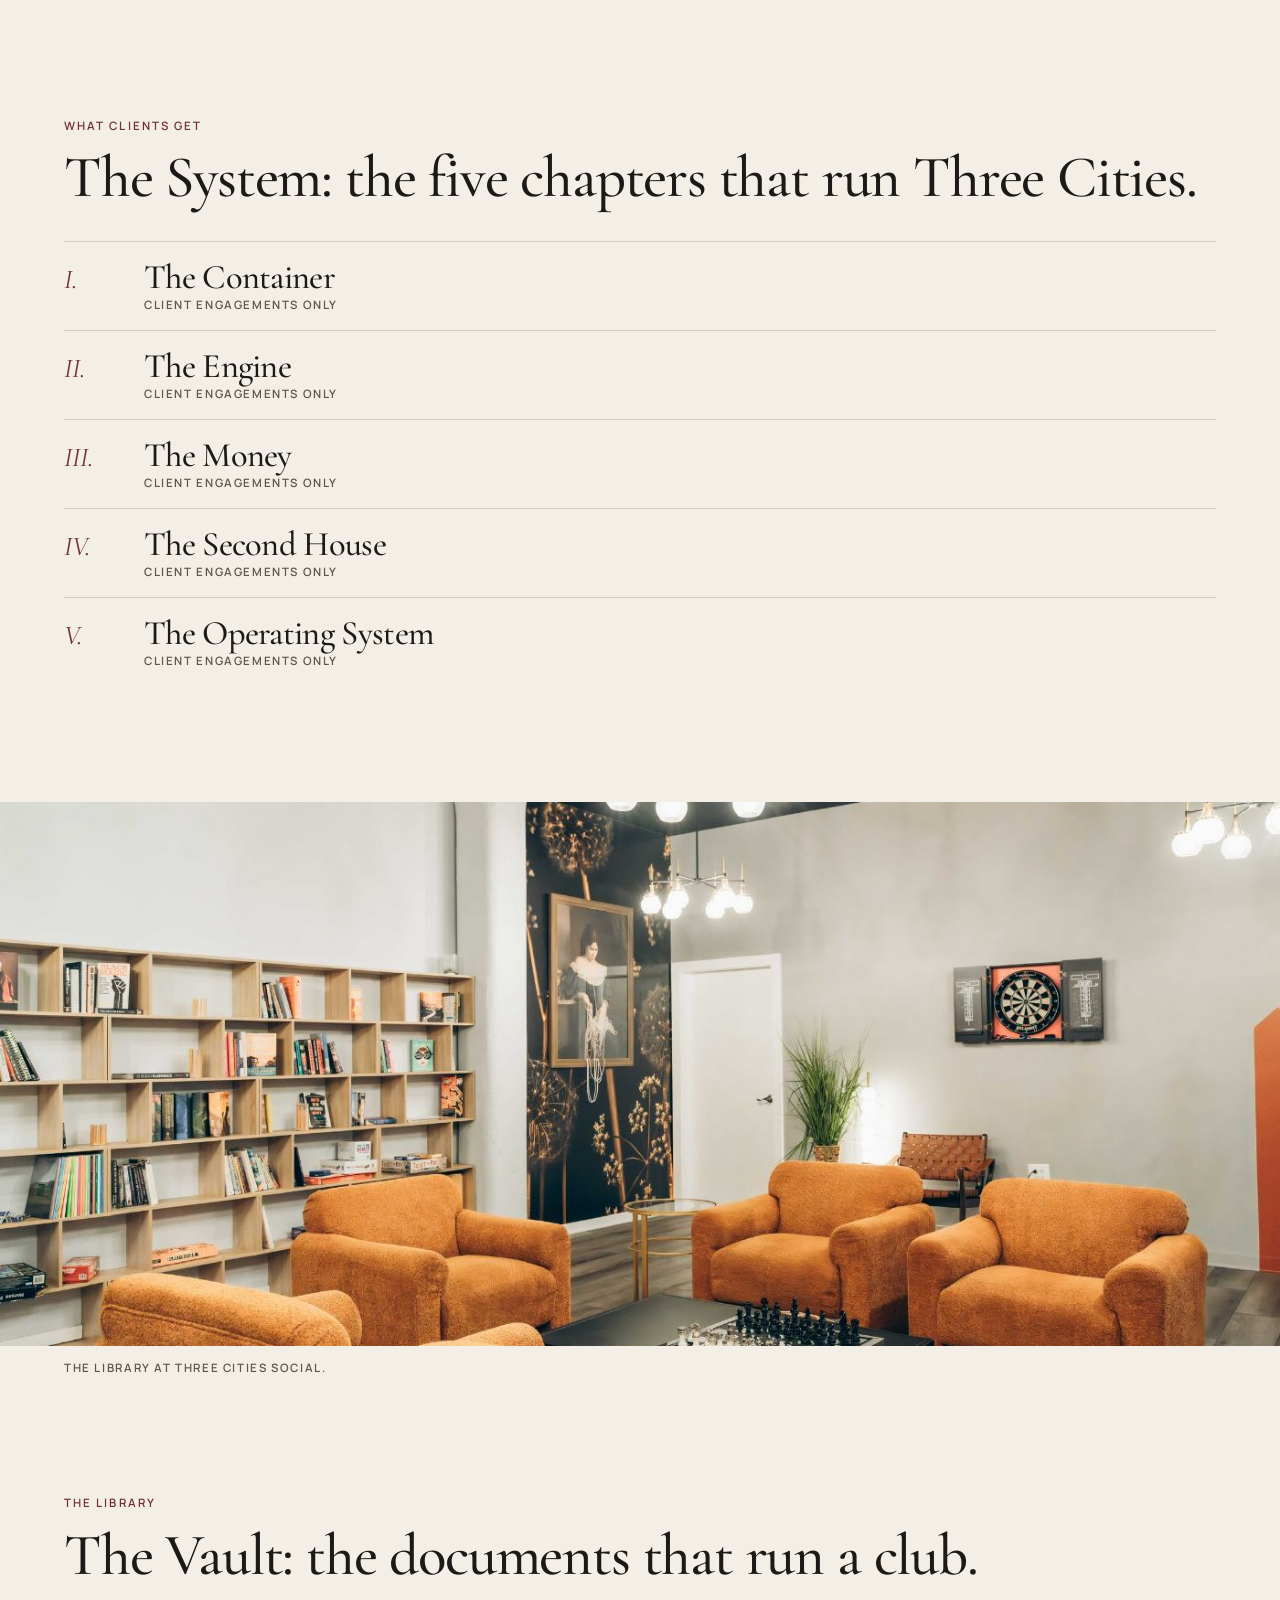
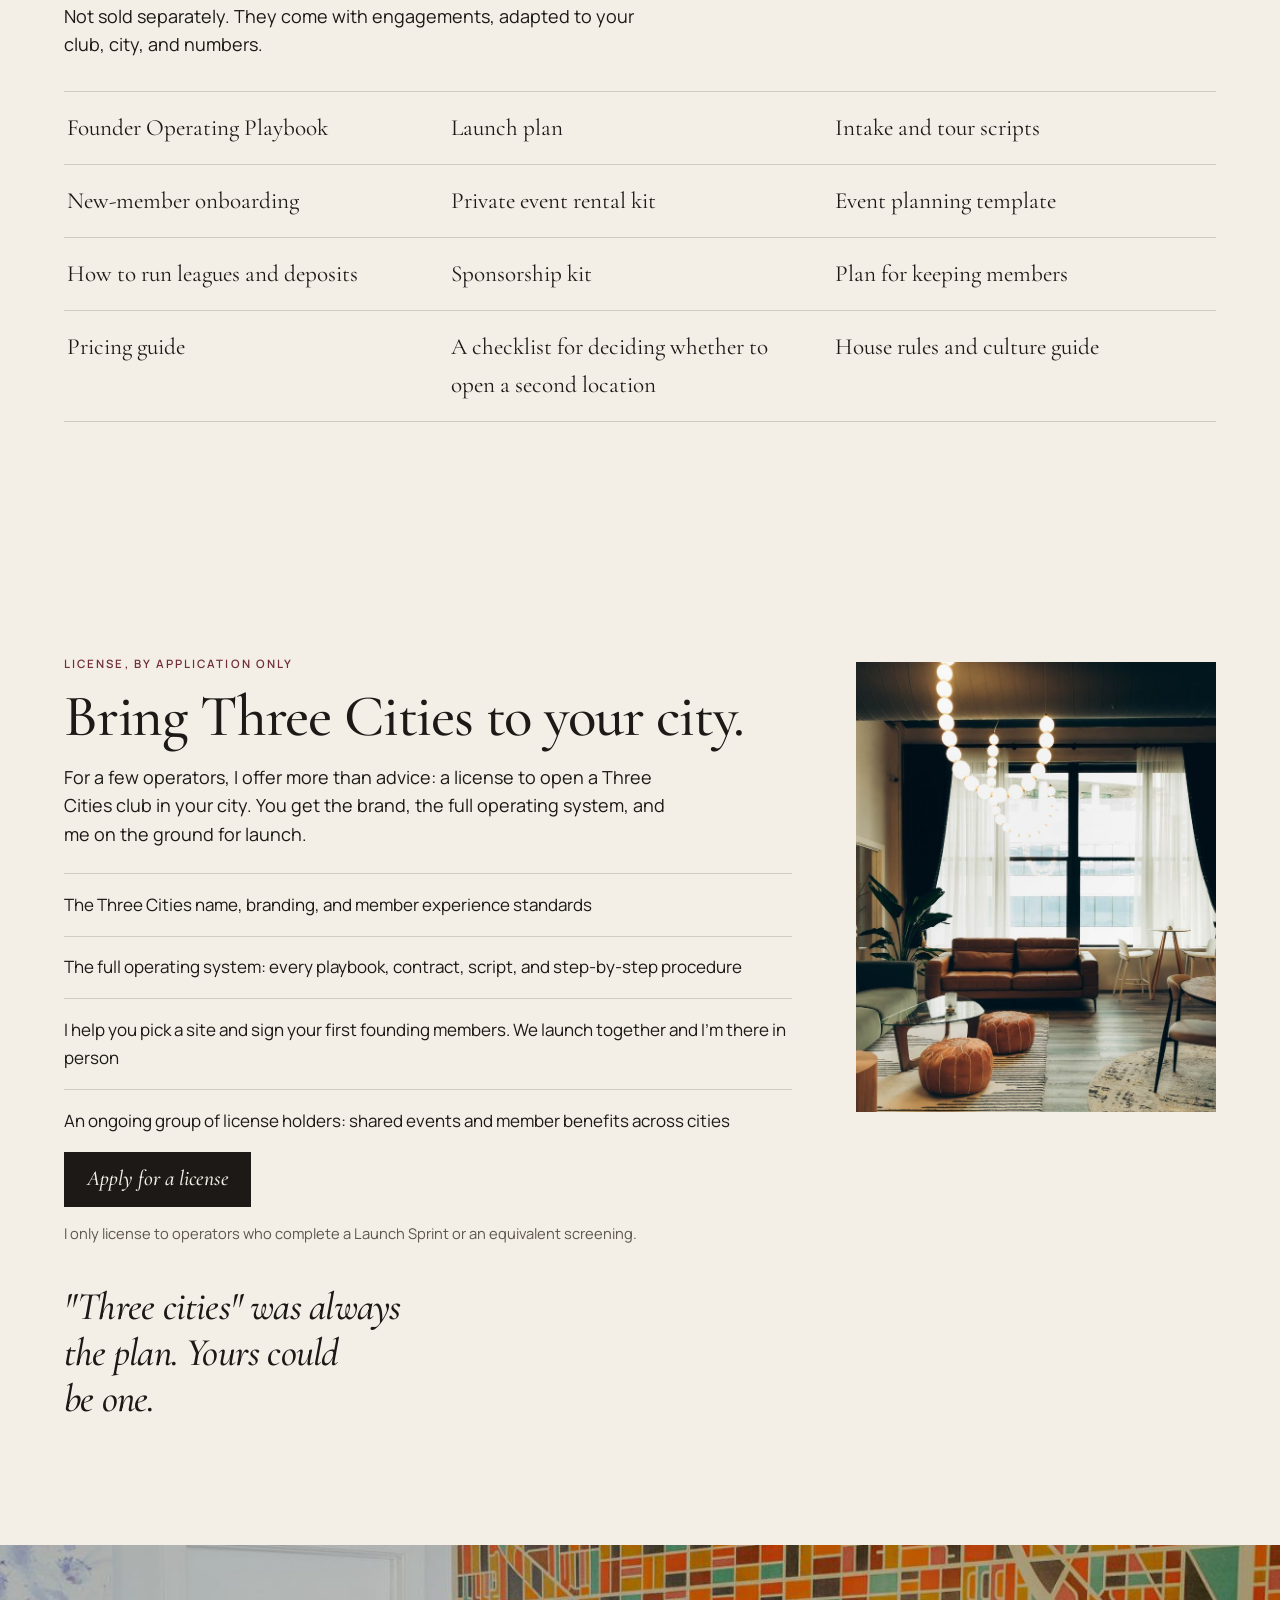
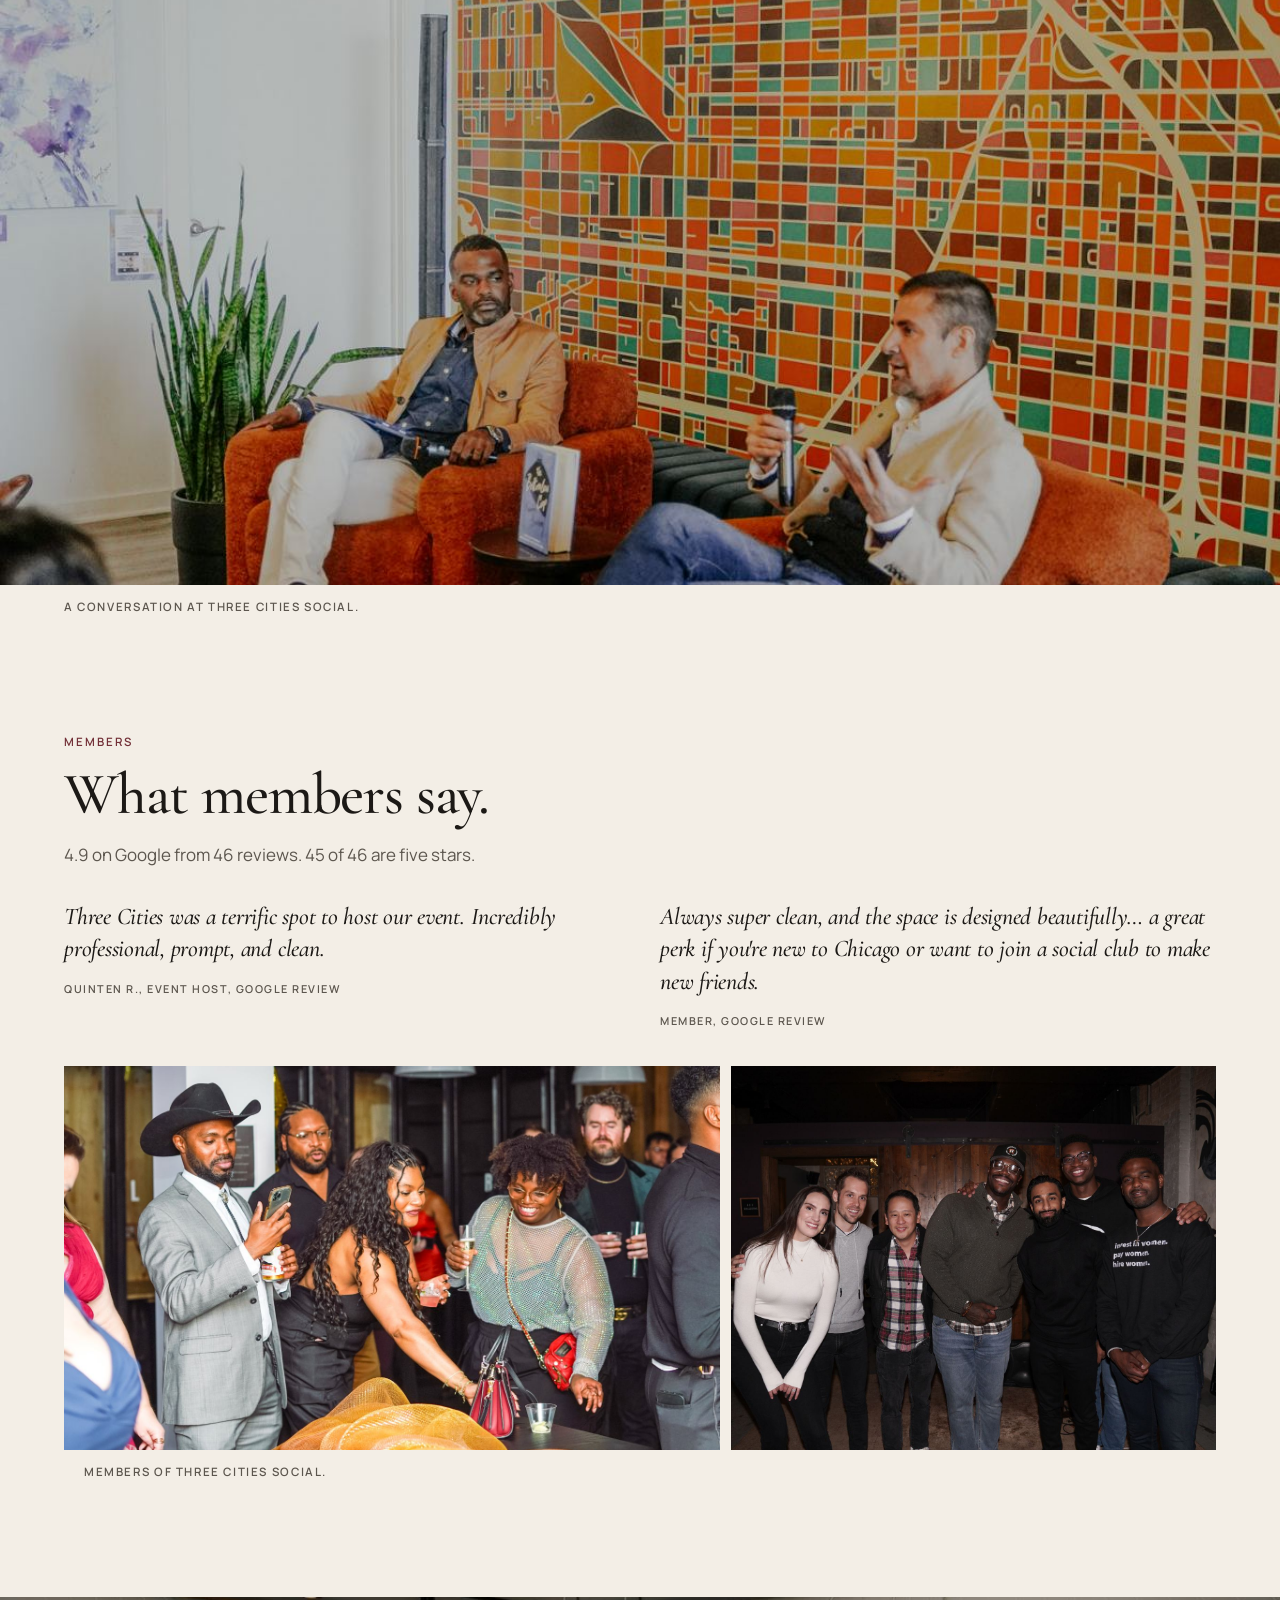
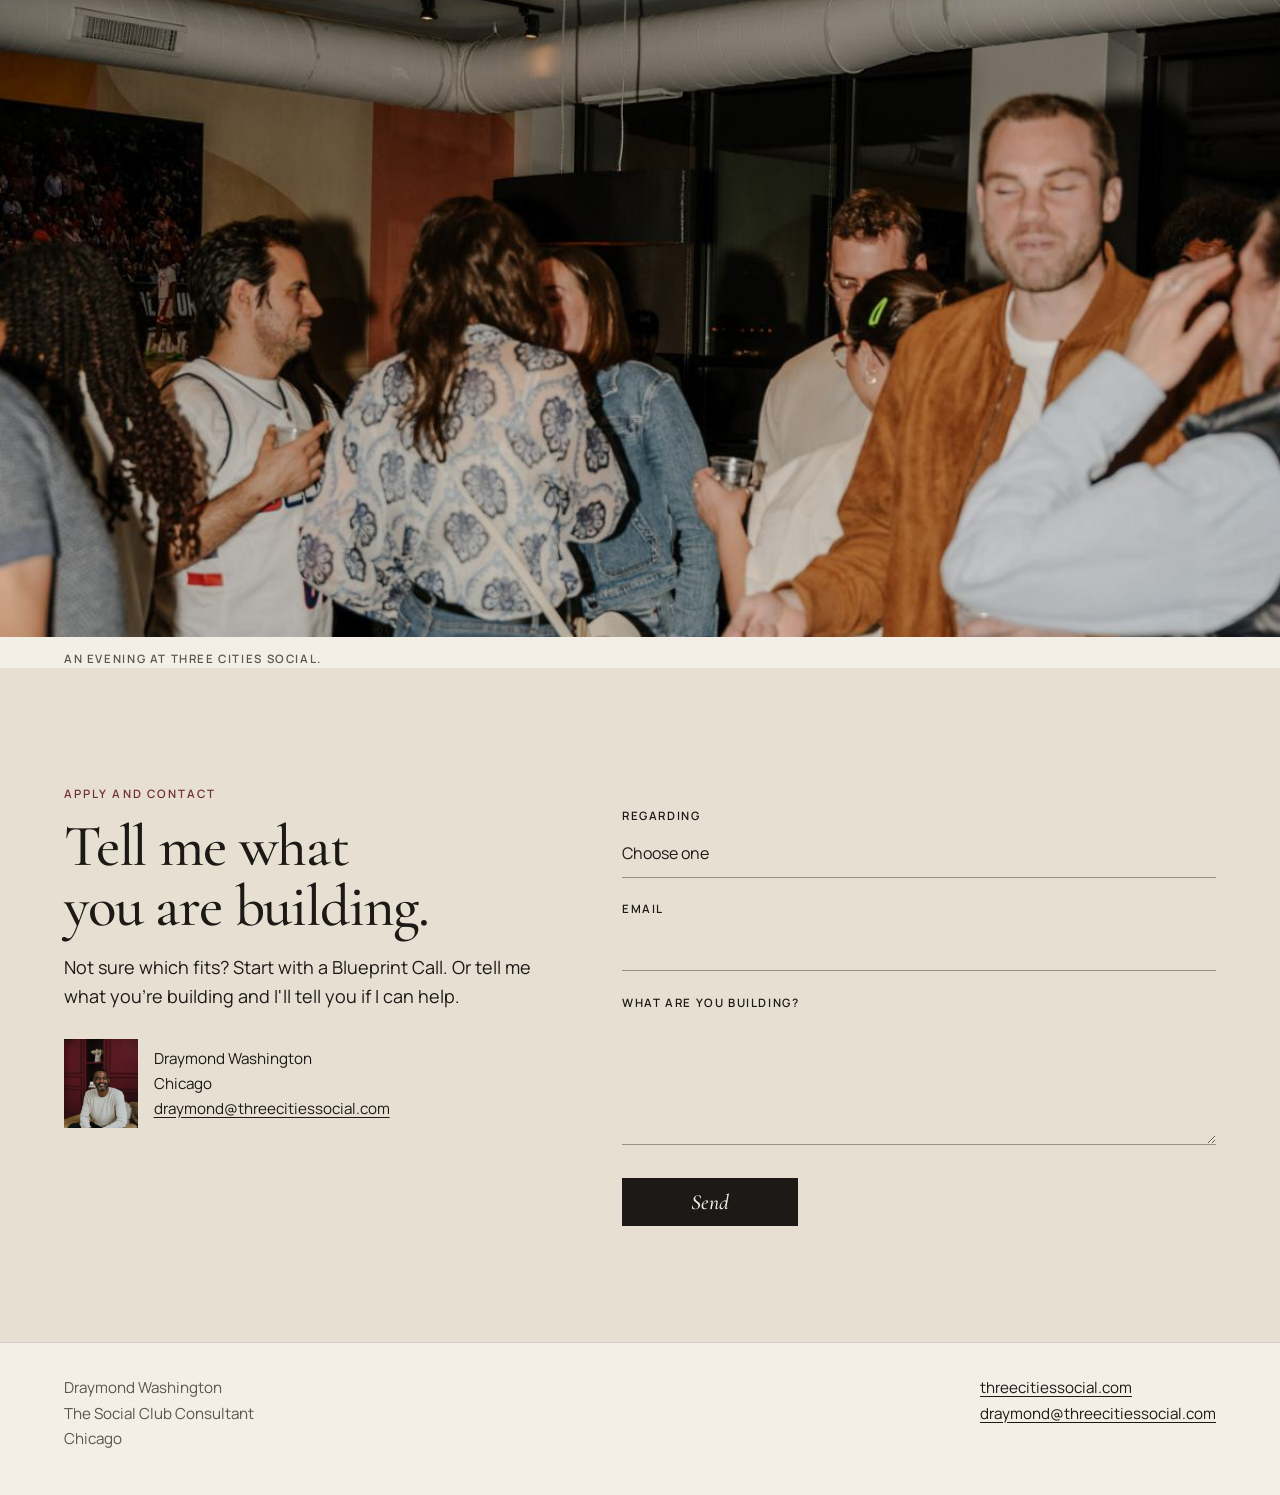
==== commit 04bcbd91: "Add 30-Day Check-In offer, rebuild intake form, fix subpage About nav" ====
--- a/index.html
+++ b/index.html
@@ -226,7 +226,7 @@
     <div class="wrap">
       <p class="kicker">Offers</p>
       <h2 id="offers-title">Work with me.</h2>
-      <p class="lede">Start with a Blueprint Call. The Operators Circle is for operators who want an ongoing group.</p>
+      <p class="lede">The Blueprint Call is where everyone starts. The Check-In keeps you honest. The Sprint and Operating Partner are for founders who want me in the room.</p>
 
       <article class="offer-featured" id="blueprint">
         <p class="kicker">Featured</p>
@@ -239,7 +239,20 @@
           <li>A written 30-day action plan within 48 hours</li>
         </ul>
         <p class="guarantee">If you do not leave with a clear next 30 days, the call is free.</p>
+        <p class="upsell">Want a second set of eyes at day 30? <a href="#check-in">Add the Check-In</a>.</p>
         <p><a class="button" href="https://buy.stripe.com/8x200j6pWc1J3TffLW8Zq0M">Book a Blueprint Call<span class="sr-only">, $350</span></a></p>
+      </article>
+
+      <article class="offer offer-solo" id="check-in">
+        <h3>The 30-Day Check-In</h3>
+        <p class="price">$150 for 30 minutes</p>
+        <p class="offer-lead">For Blueprint Call clients only.</p>
+        <ul>
+          <li>Review what moved and what didn’t on your 30-day plan</li>
+          <li>Fix the stuck points live</li>
+          <li>Reset the next 30 days</li>
+        </ul>
+        <p><a class="text-link" href="https://buy.stripe.com/fZu5kD01y9TBfBX9ny8Zq1i">Book the check-in<span class="sr-only">, 30-Day Check-In, $150</span></a></p>
       </article>
 
       <article class="offer offer-solo">
--- a/styles.css
+++ b/styles.css
@@ -1221,3 +1221,81 @@
 @media (forced-colors: active) {
   .button { border: 1px solid ButtonText; }
 }
+
+.upsell {
+  margin-top: 0.85rem;
+  font-size: 0.95rem;
+}
+
+.upsell a { text-underline-offset: 0.18em; }
+
+.offer-featured .upsell { color: rgba(243, 238, 230, 0.86); }
+
+.offer-featured .upsell a { color: var(--paper); }
+
+.form-section {
+  margin-top: 3rem;
+  padding-top: 1.6rem;
+  border-top: 1px solid var(--line);
+  font-family: var(--serif);
+  font-style: italic;
+  font-weight: 500;
+  font-size: clamp(1.7rem, 3.4vw, 2.2rem);
+  line-height: 1.1;
+}
+
+.form-section:first-of-type { margin-top: 2rem; }
+
+fieldset.checks {
+  border: 0;
+  margin: 1.35rem 0 0;
+  padding: 0;
+  min-width: 0;
+}
+
+fieldset.checks legend {
+  display: block;
+  padding: 0;
+  margin: 0 0 0.3rem;
+  font-size: 0.72rem;
+  font-weight: 600;
+  letter-spacing: 0.14em;
+  text-transform: uppercase;
+}
+
+fieldset.checks legend .hint {
+  display: block;
+  margin-top: 0.28rem;
+  font-size: 0.92rem;
+  font-weight: 400;
+  letter-spacing: 0;
+  text-transform: none;
+  color: var(--muted);
+  line-height: 1.45;
+}
+
+.check {
+  display: flex;
+  align-items: center;
+  gap: 0.75rem;
+  margin: 0;
+  padding: 0.55rem 0;
+  font-size: 1rem;
+  font-weight: 400;
+  letter-spacing: 0;
+  text-transform: none;
+  cursor: pointer;
+}
+
+.check input[type="checkbox"] {
+  width: 1.15rem;
+  height: 1.15rem;
+  flex: none;
+  appearance: auto;
+  accent-color: var(--burgundy);
+  border: 0;
+  padding: 0;
+  margin: 0;
+}
+
+.check:has(input:disabled) { color: var(--muted); cursor: default; }
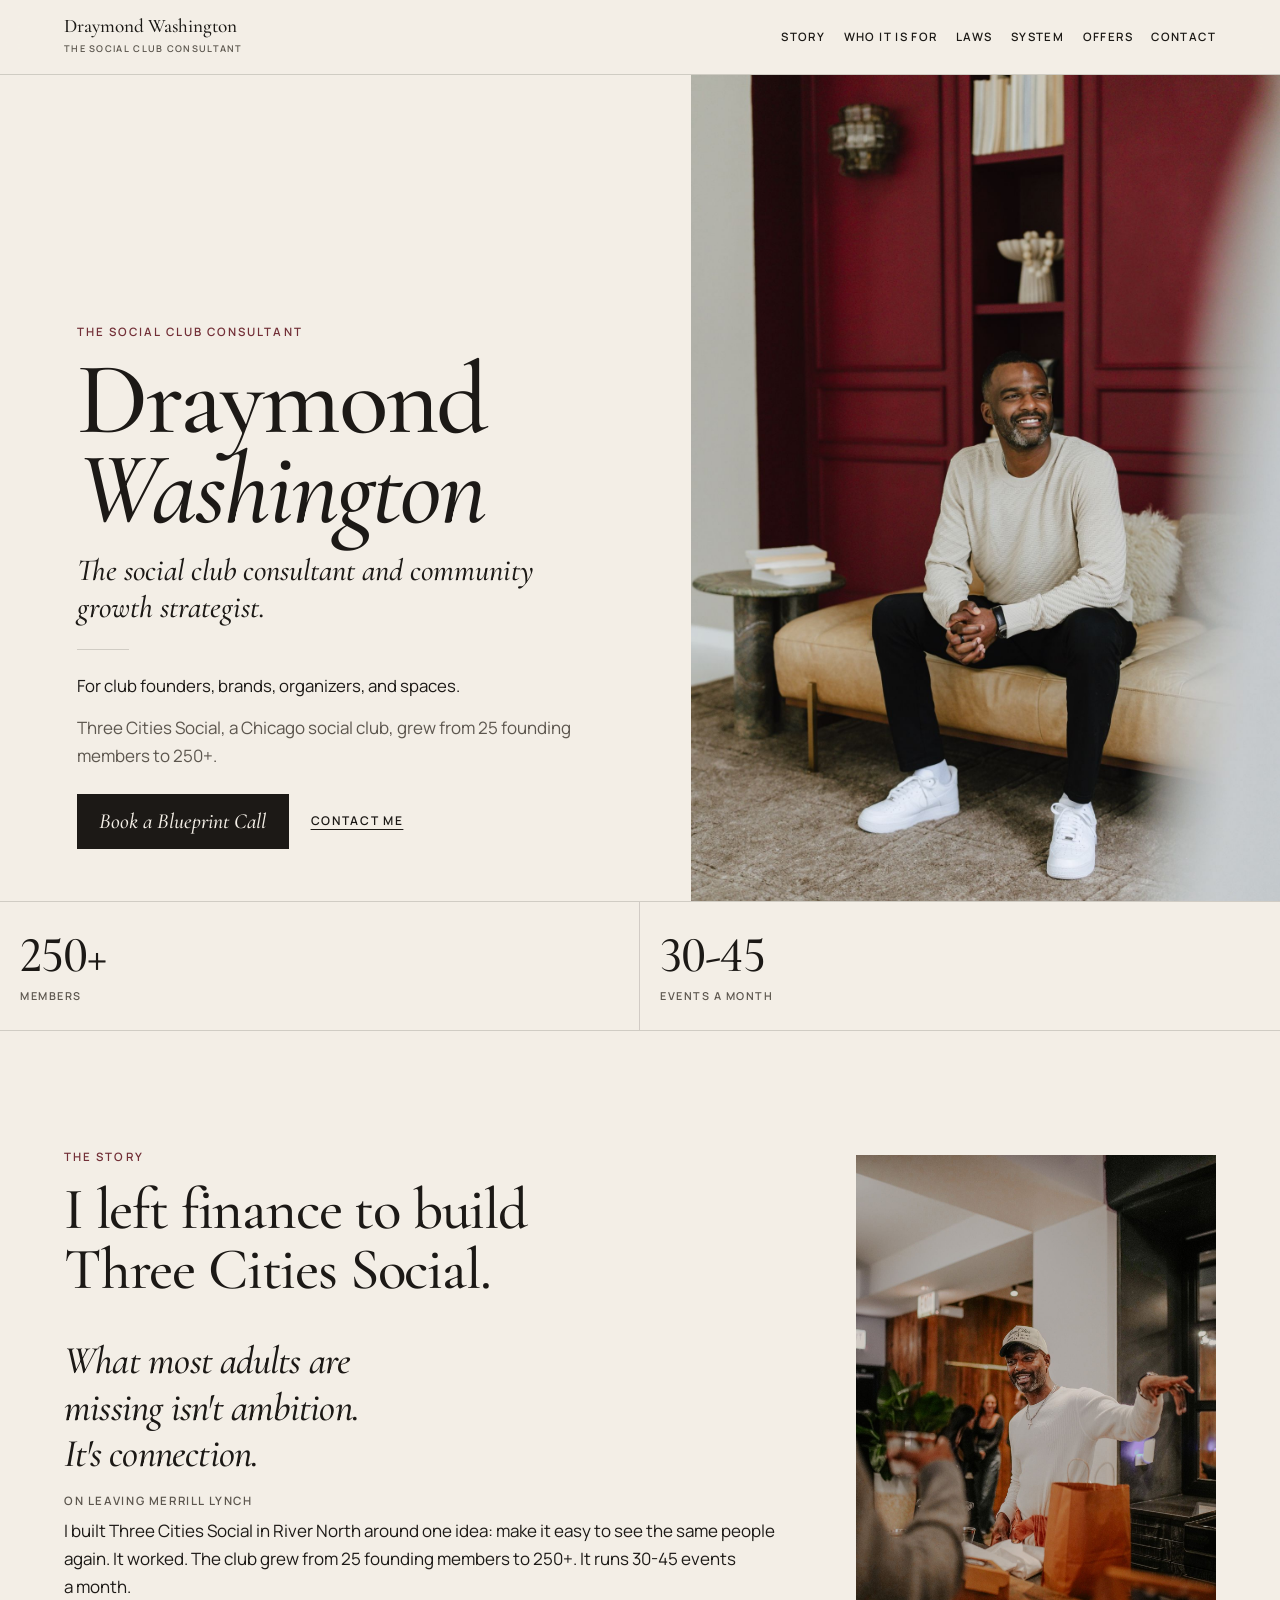
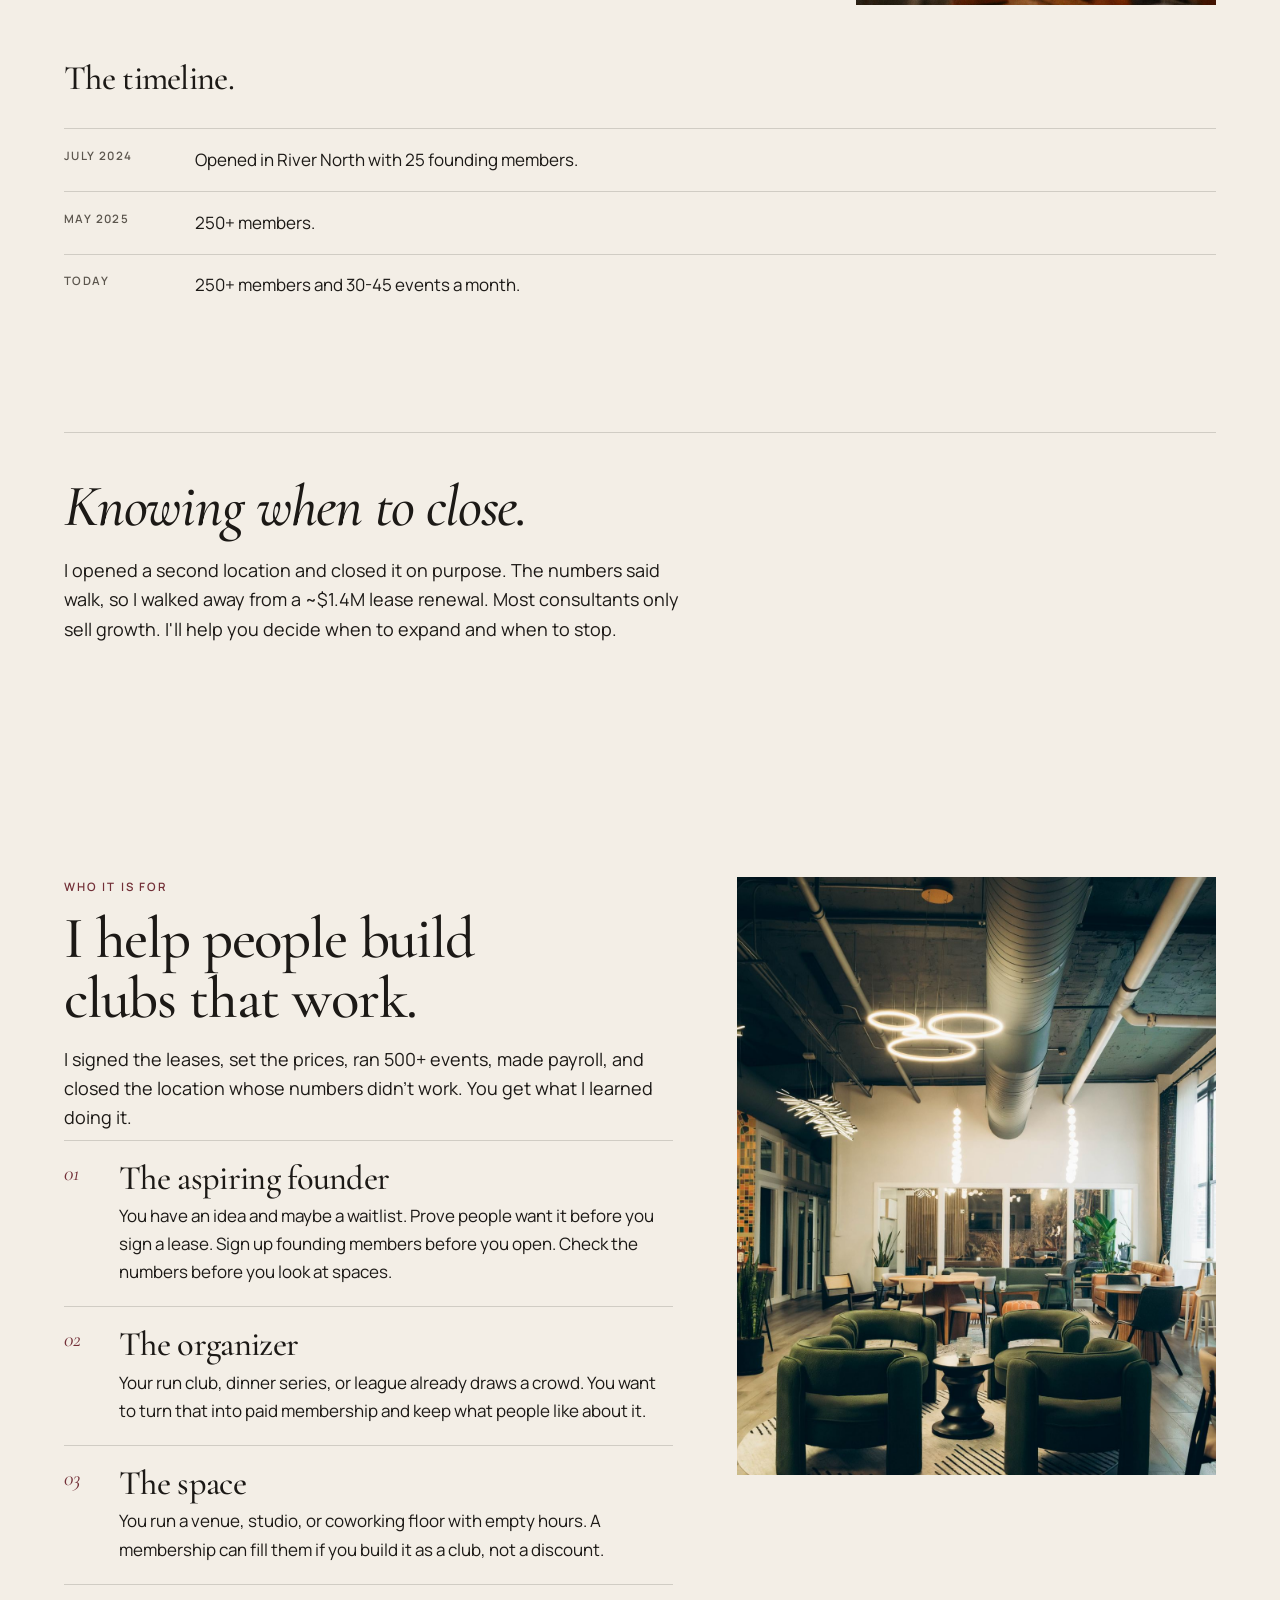
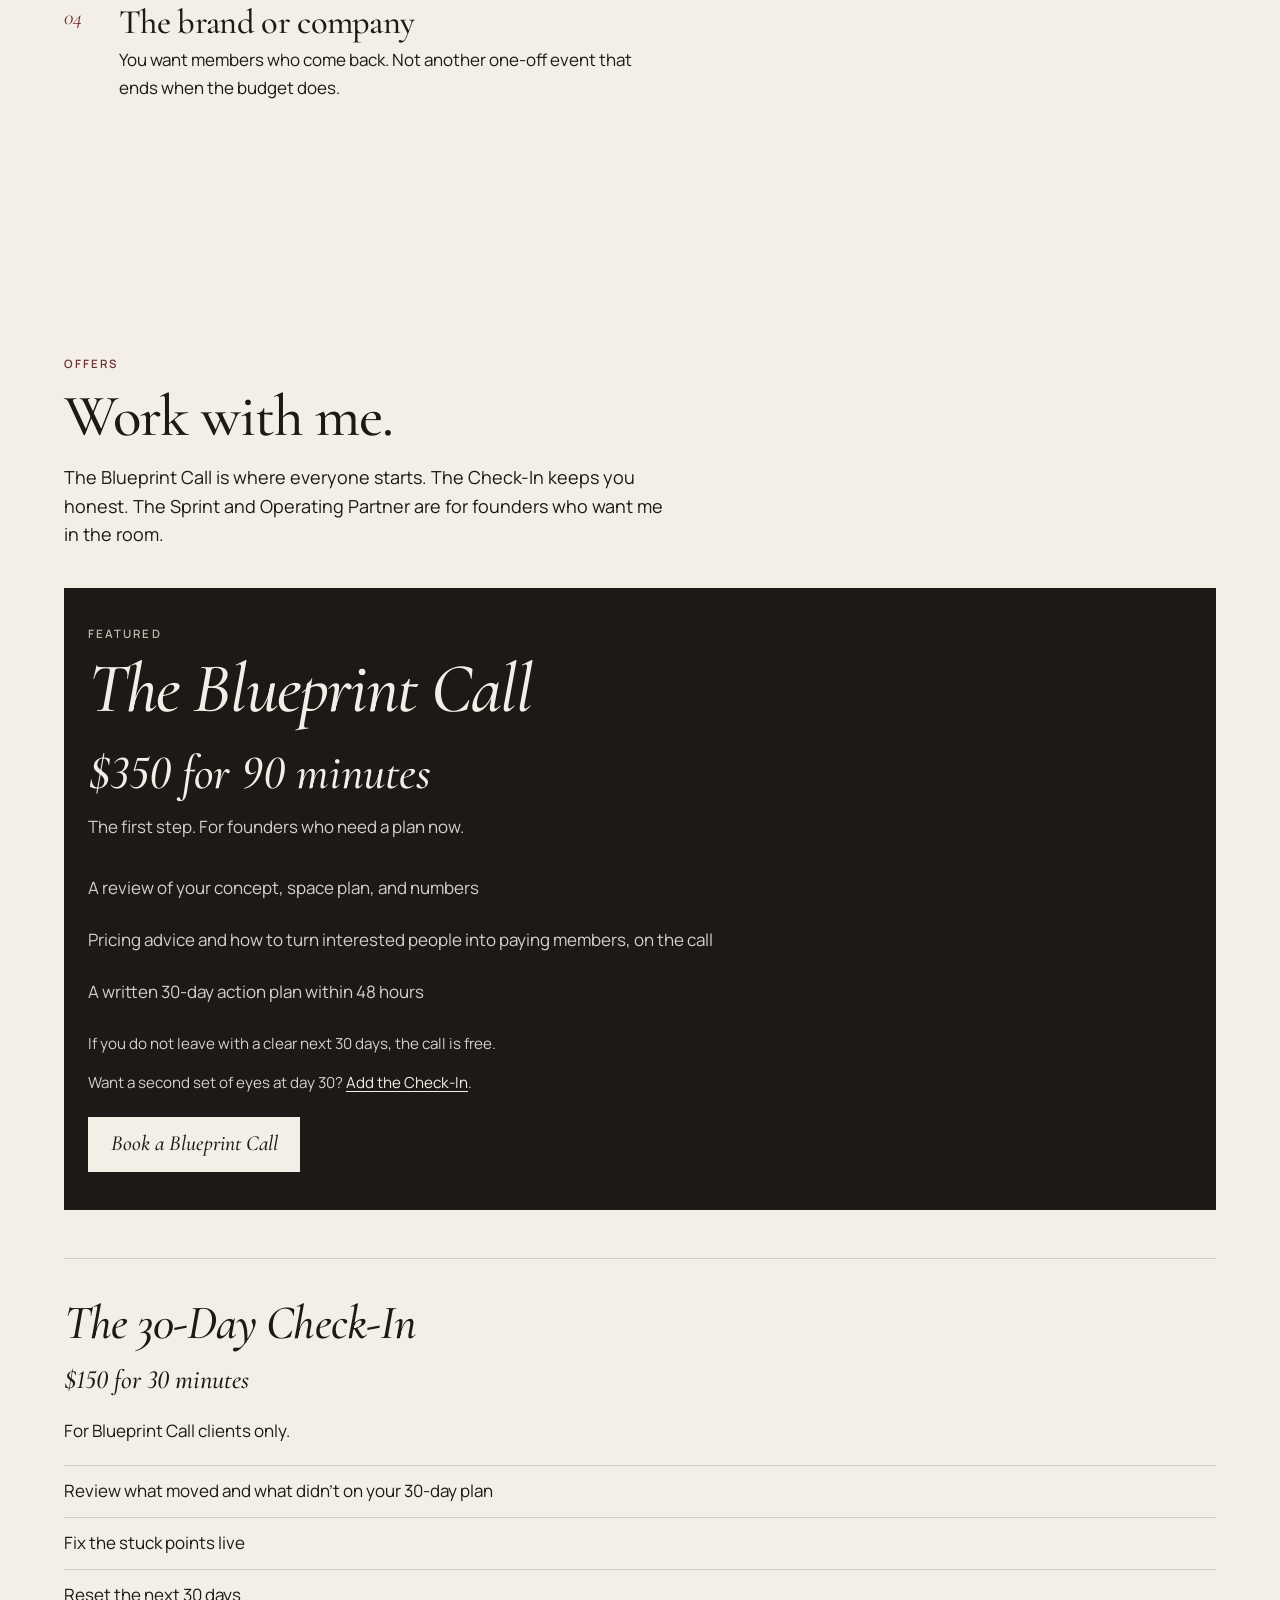
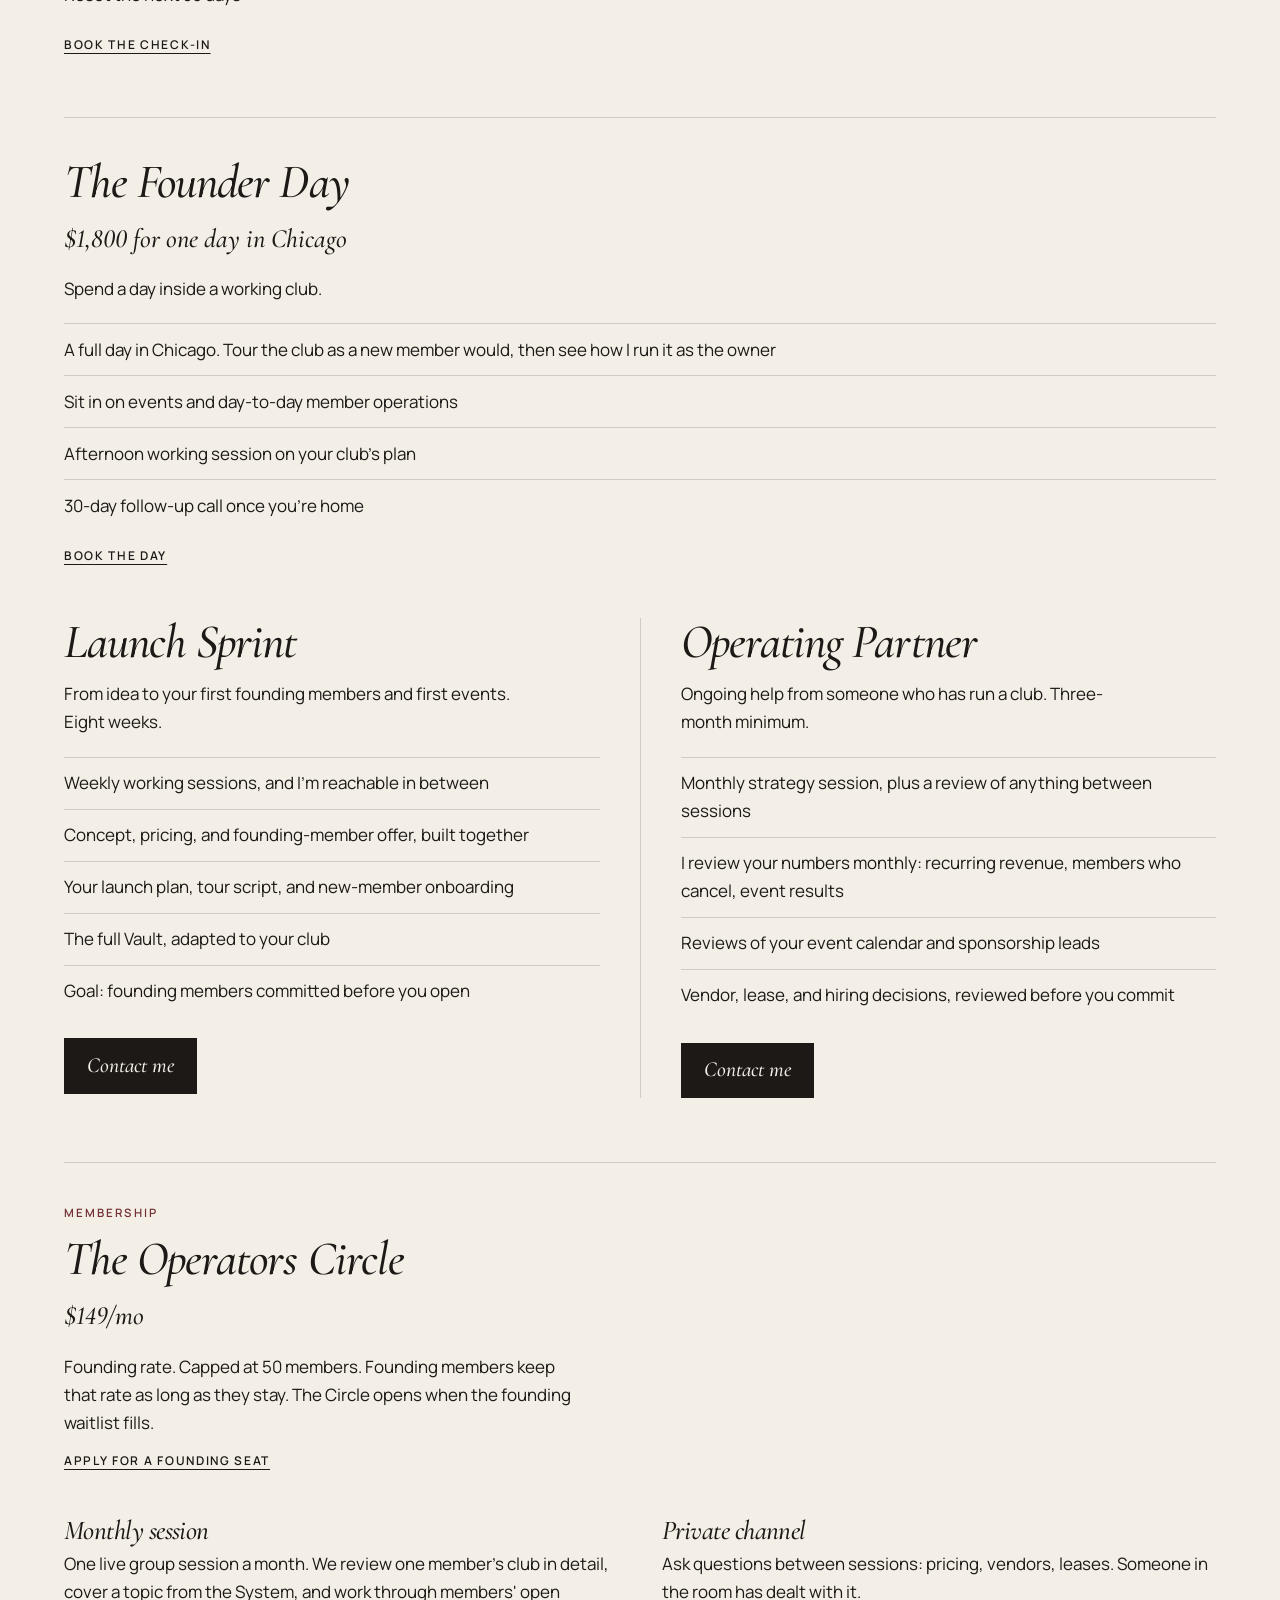
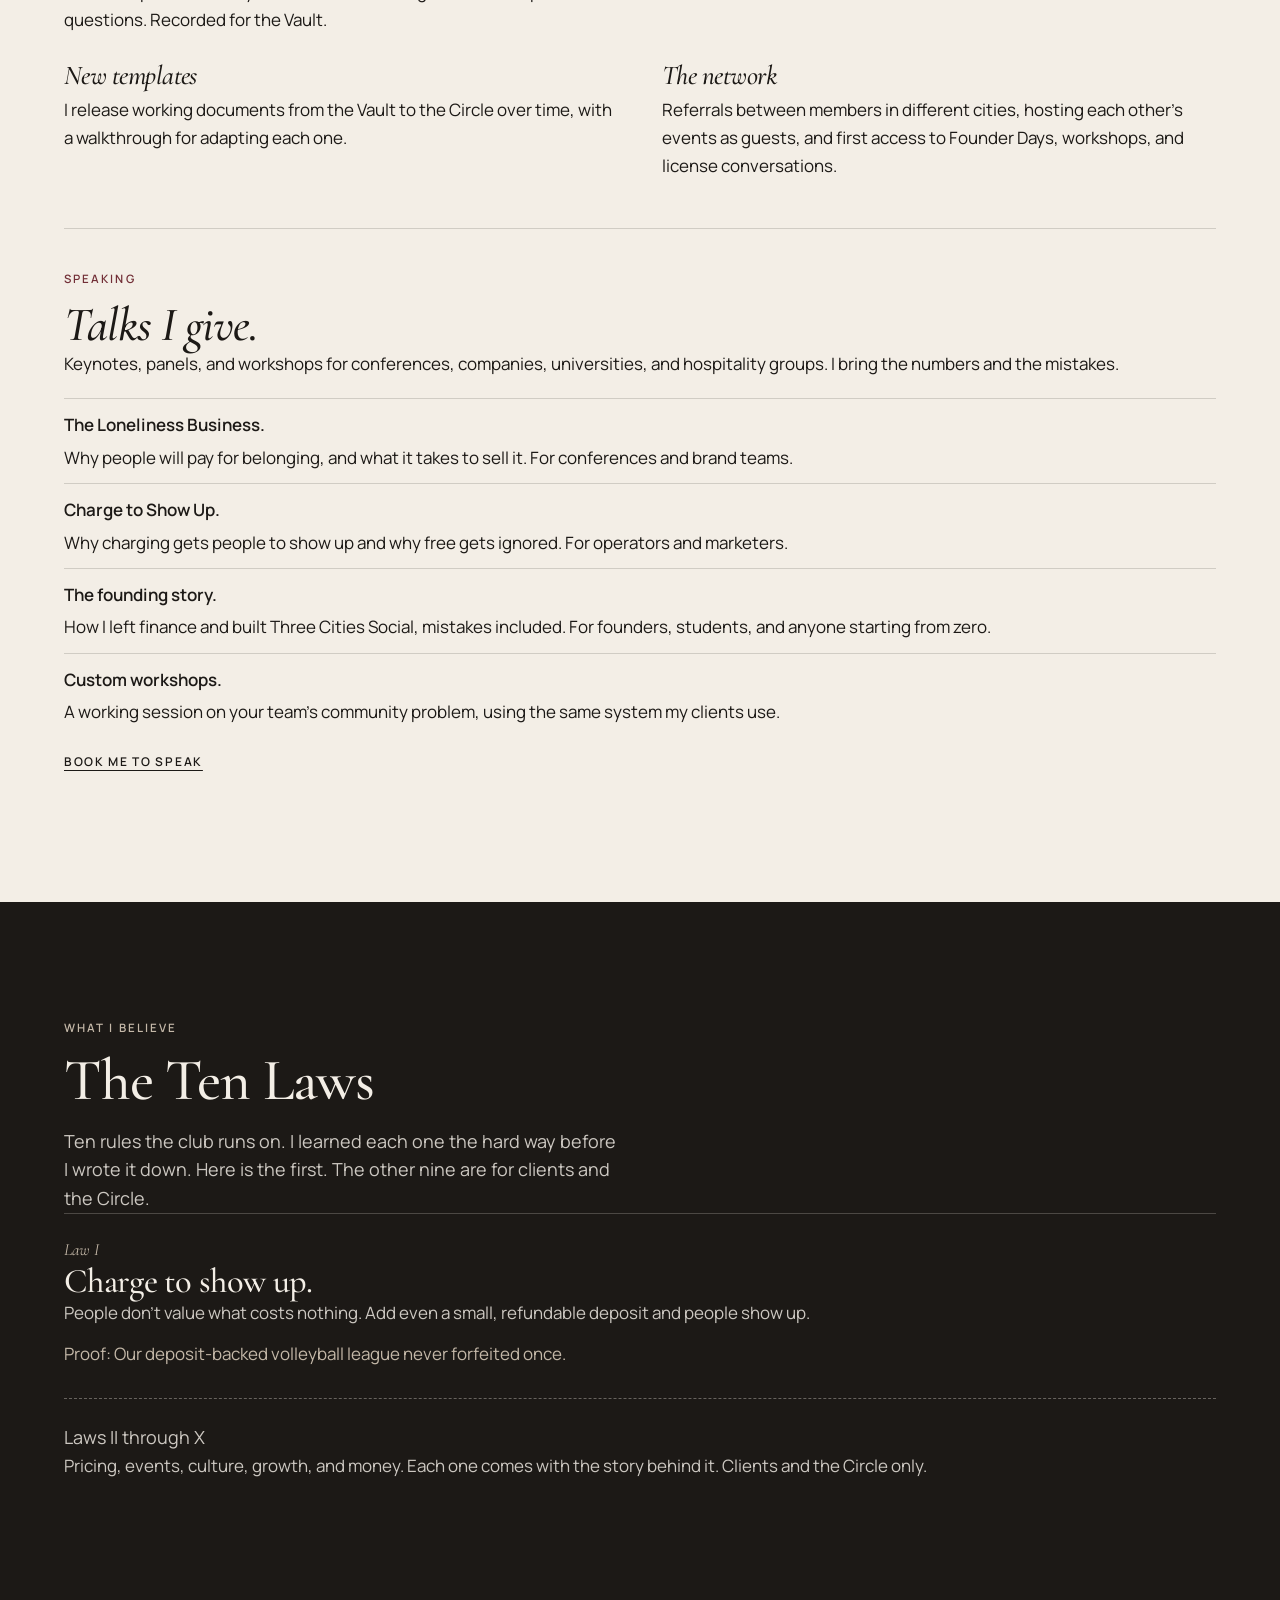
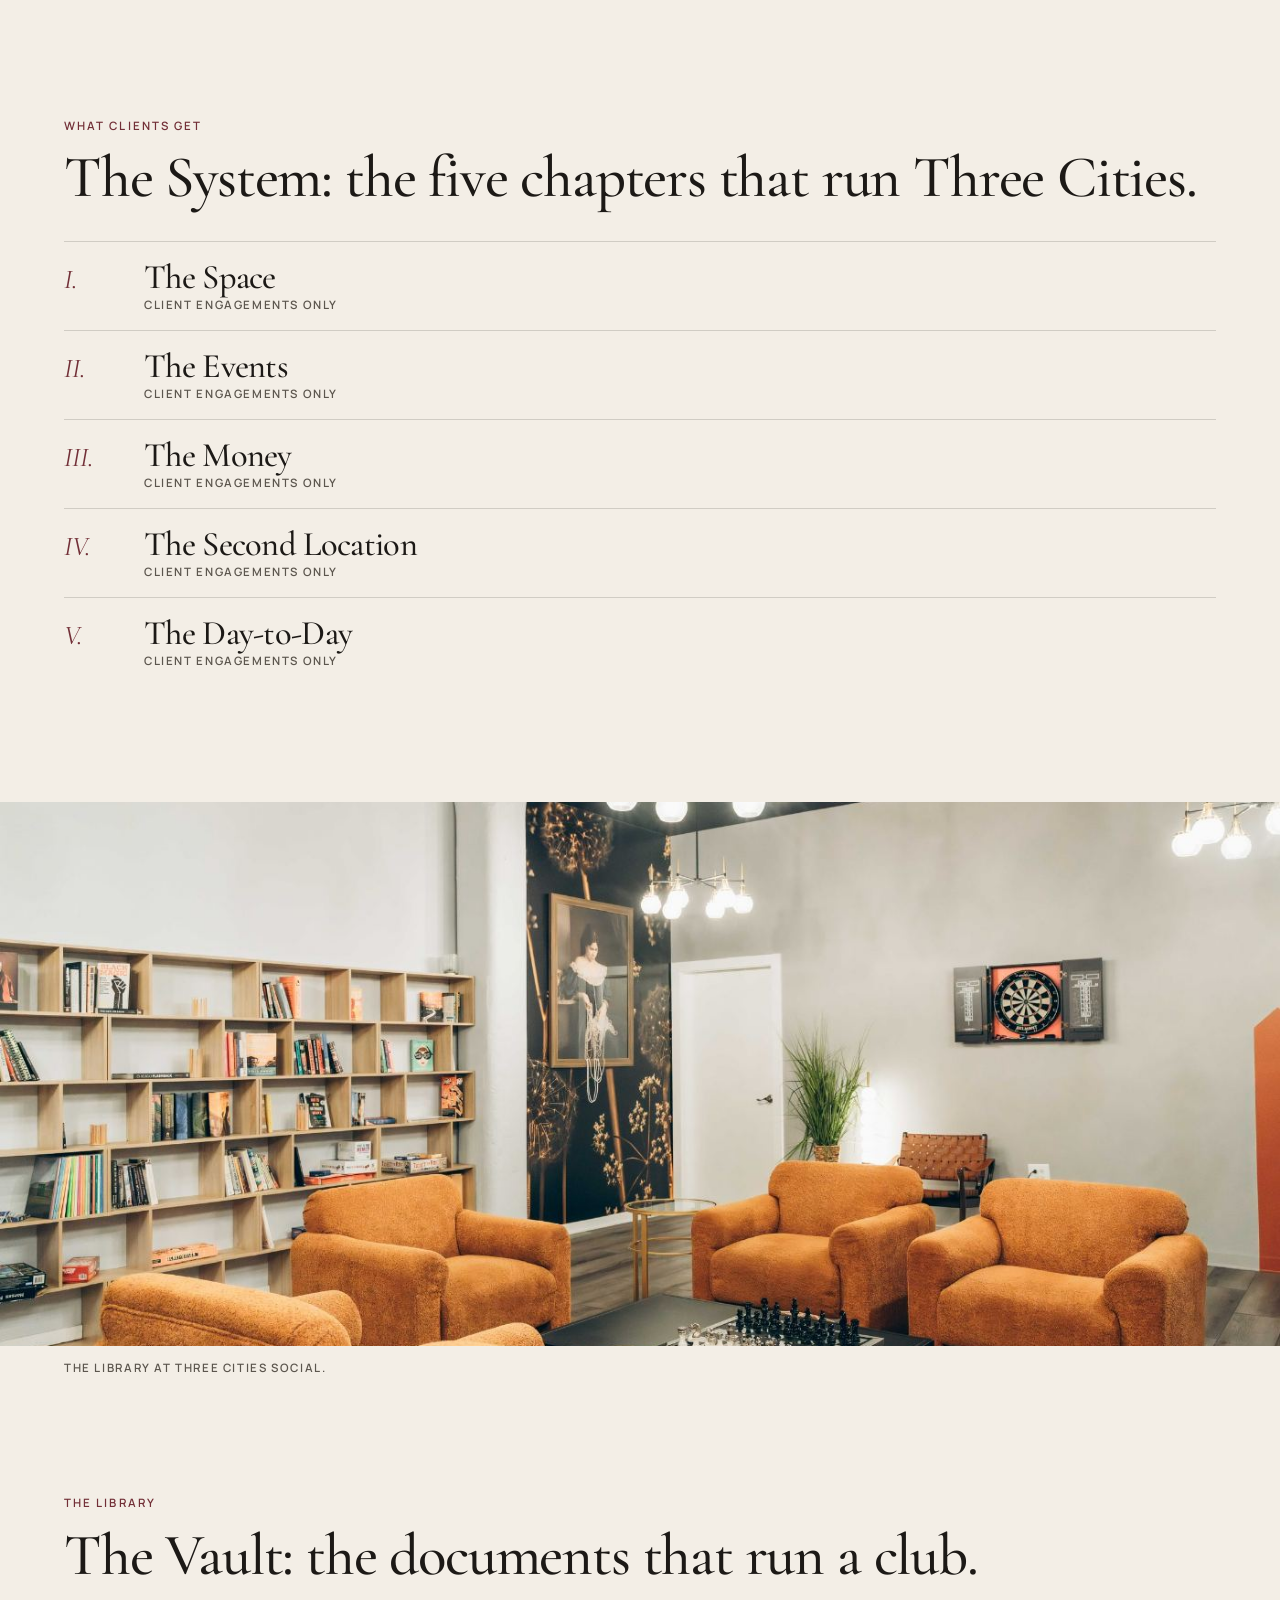
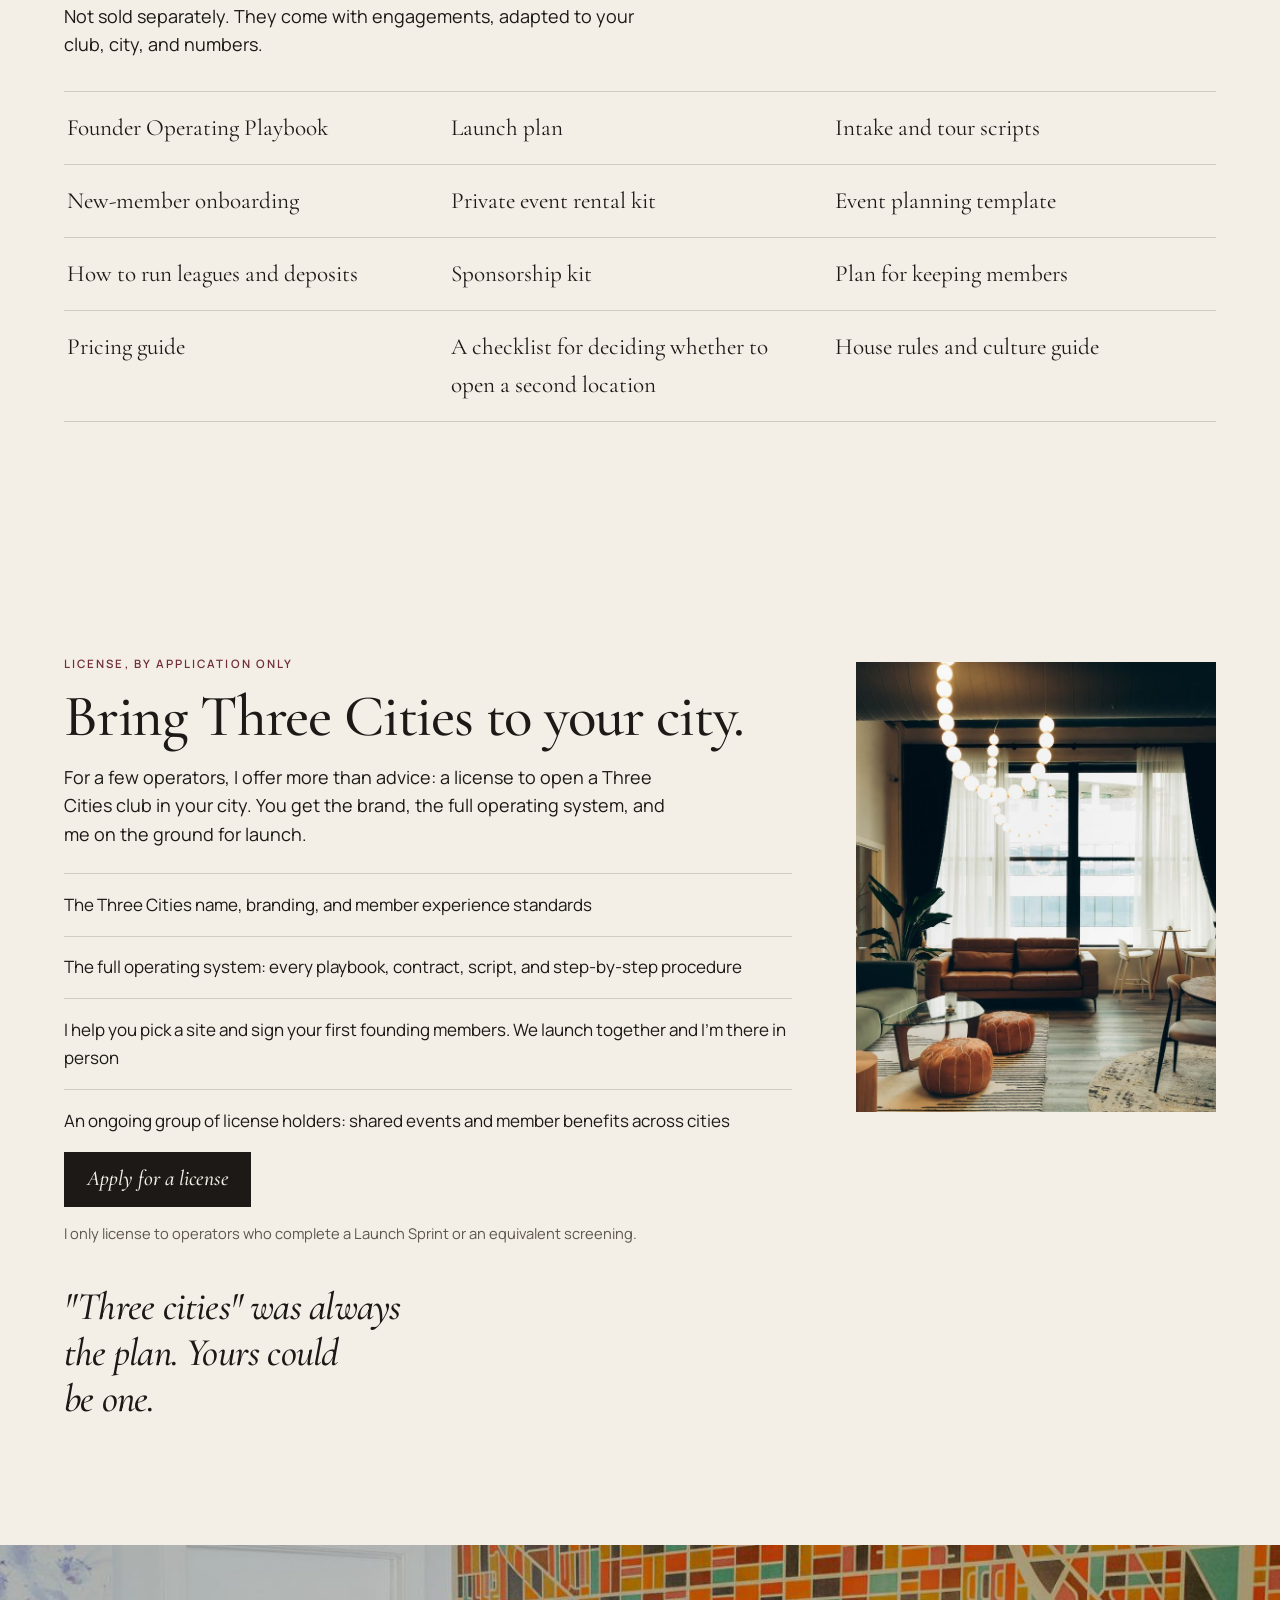
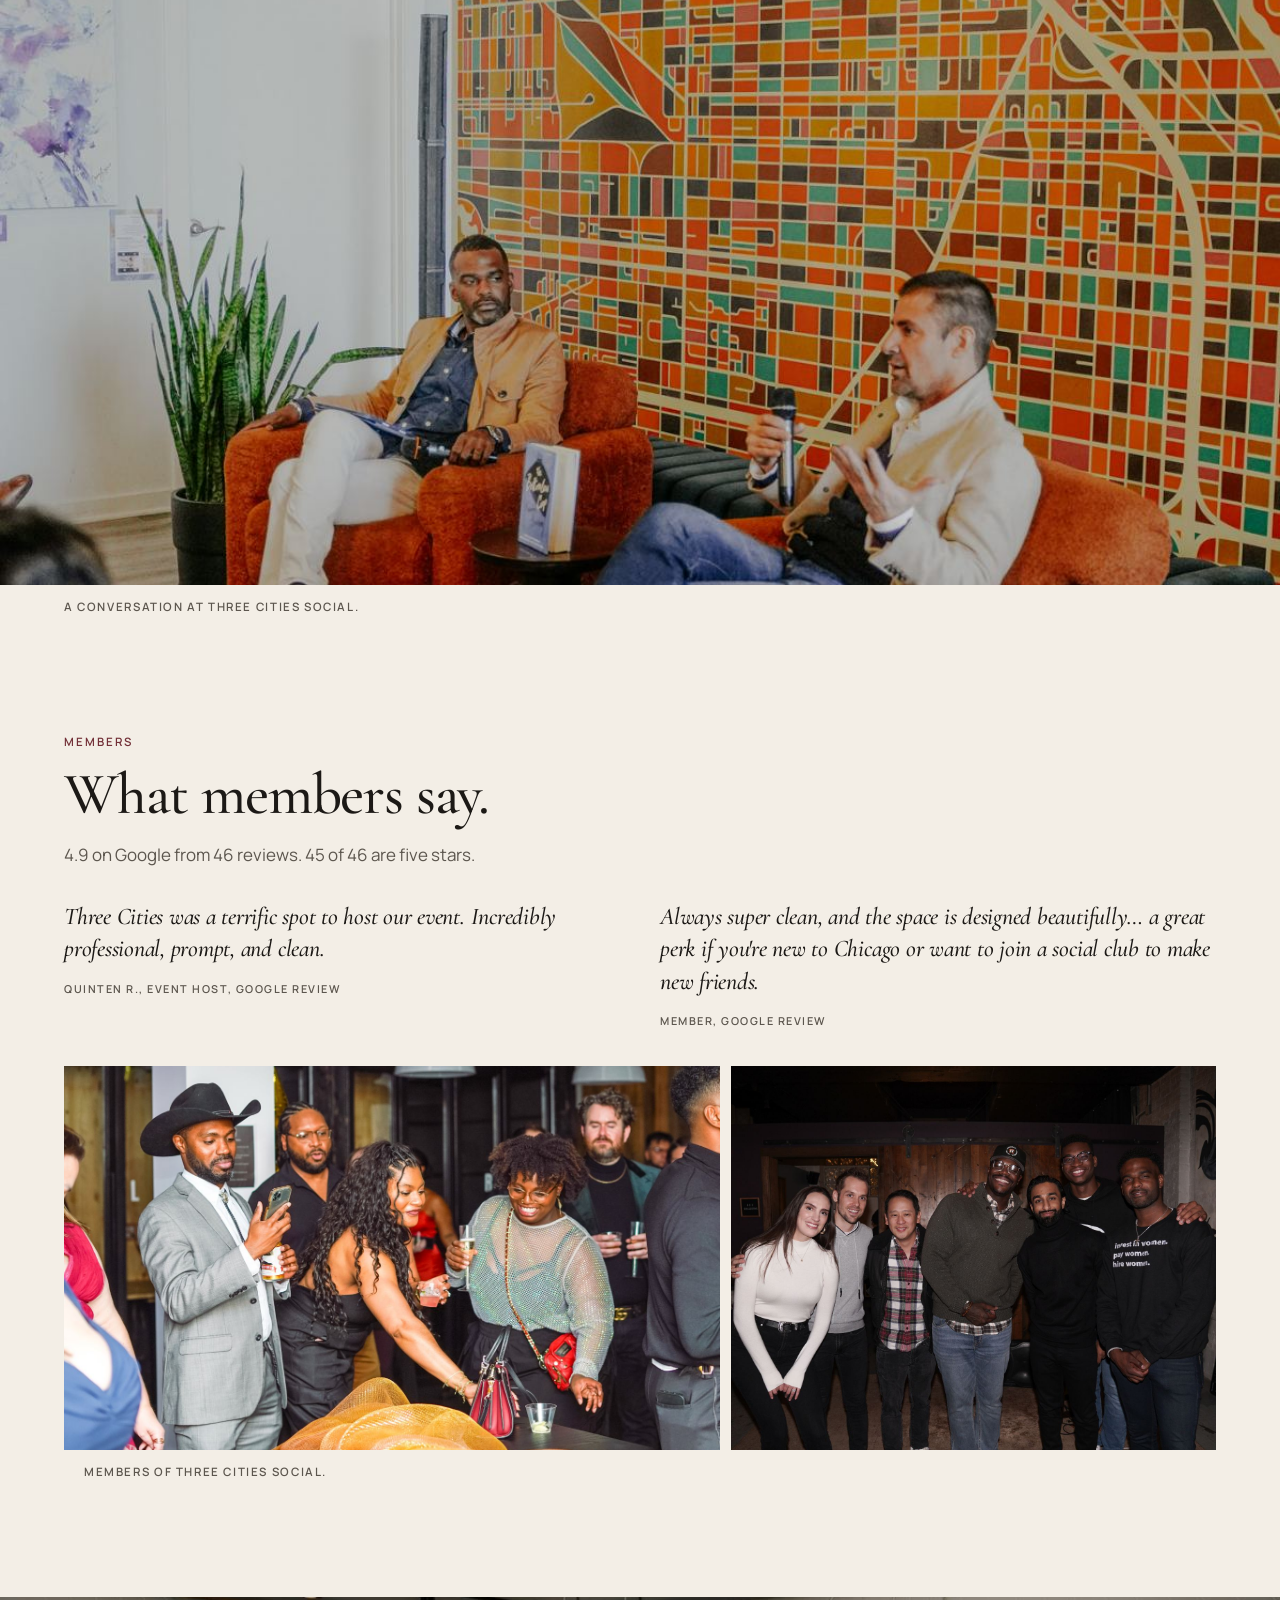
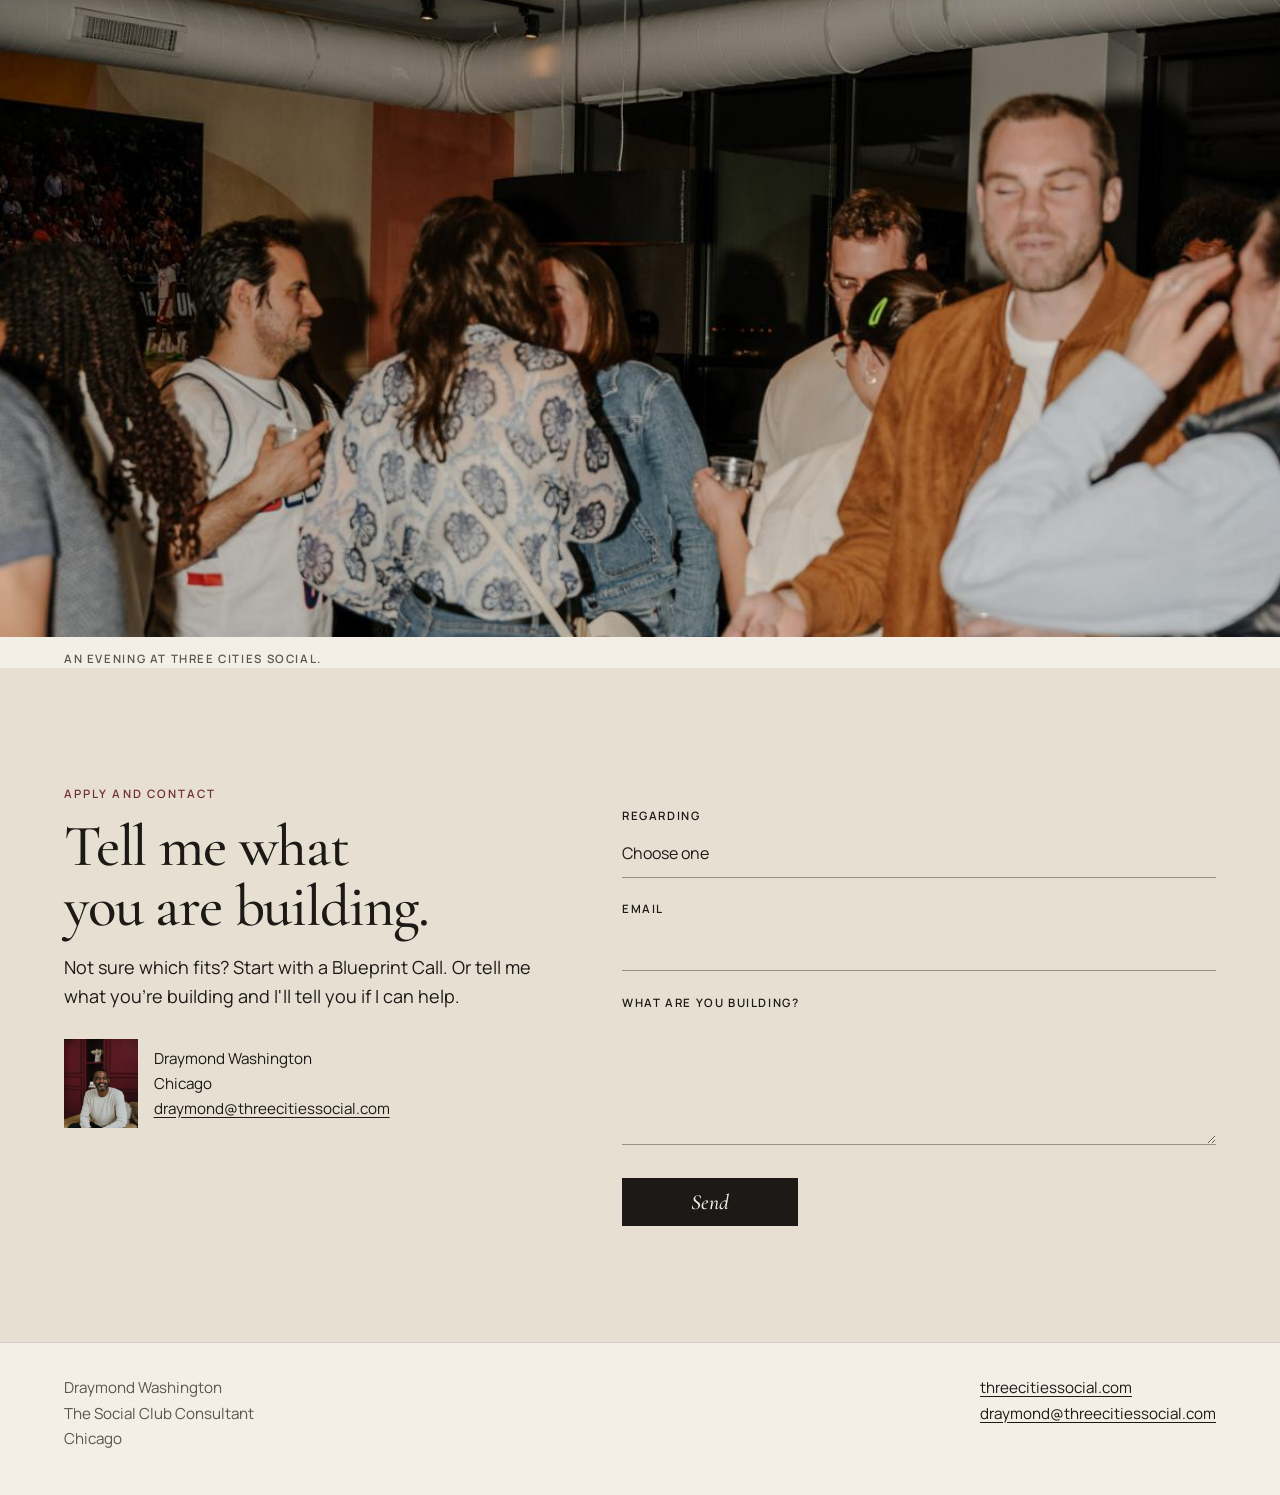
==== commit 027edaa5: "Law I proof: remove the kickball mention; rename System chapters in plain words" ====
--- a/index.html
+++ b/index.html
@@ -356,7 +356,7 @@
         <div class="num">Law I</div>
         <h3>Charge to show up.</h3>
         <p>People don't value what costs nothing. Add even a small, refundable deposit and people show up.</p>
-        <p class="receipt">Proof: Our free kickball team of 25 forfeited about 80% of its games. Our deposit-backed volleyball league never forfeited once. Same members.</p>
+        <p class="receipt">Proof: Our deposit-backed volleyball league never forfeited once.</p>
       </div>
       <div class="locked">
         <p class="lede">Laws II through X</p>
@@ -370,11 +370,11 @@
       <p class="kicker">What clients get</p>
       <h2 id="system-title">The System: the five chapters that run Three Cities.</h2>
       <ol class="sys-list">
-        <li><span class="num">I.</span><div><h3>The Container</h3><span class="chip-note">Client engagements only</span></div></li>
-        <li><span class="num">II.</span><div><h3>The Engine</h3><span class="chip-note">Client engagements only</span></div></li>
+        <li><span class="num">I.</span><div><h3>The Space</h3><span class="chip-note">Client engagements only</span></div></li>
+        <li><span class="num">II.</span><div><h3>The Events</h3><span class="chip-note">Client engagements only</span></div></li>
         <li><span class="num">III.</span><div><h3>The Money</h3><span class="chip-note">Client engagements only</span></div></li>
-        <li><span class="num">IV.</span><div><h3>The Second House</h3><span class="chip-note">Client engagements only</span></div></li>
-        <li><span class="num">V.</span><div><h3>The Operating System</h3><span class="chip-note">Client engagements only</span></div></li>
+        <li><span class="num">IV.</span><div><h3>The Second Location</h3><span class="chip-note">Client engagements only</span></div></li>
+        <li><span class="num">V.</span><div><h3>The Day-to-Day</h3><span class="chip-note">Client engagements only</span></div></li>
       </ol>
     </div>
   </section>
